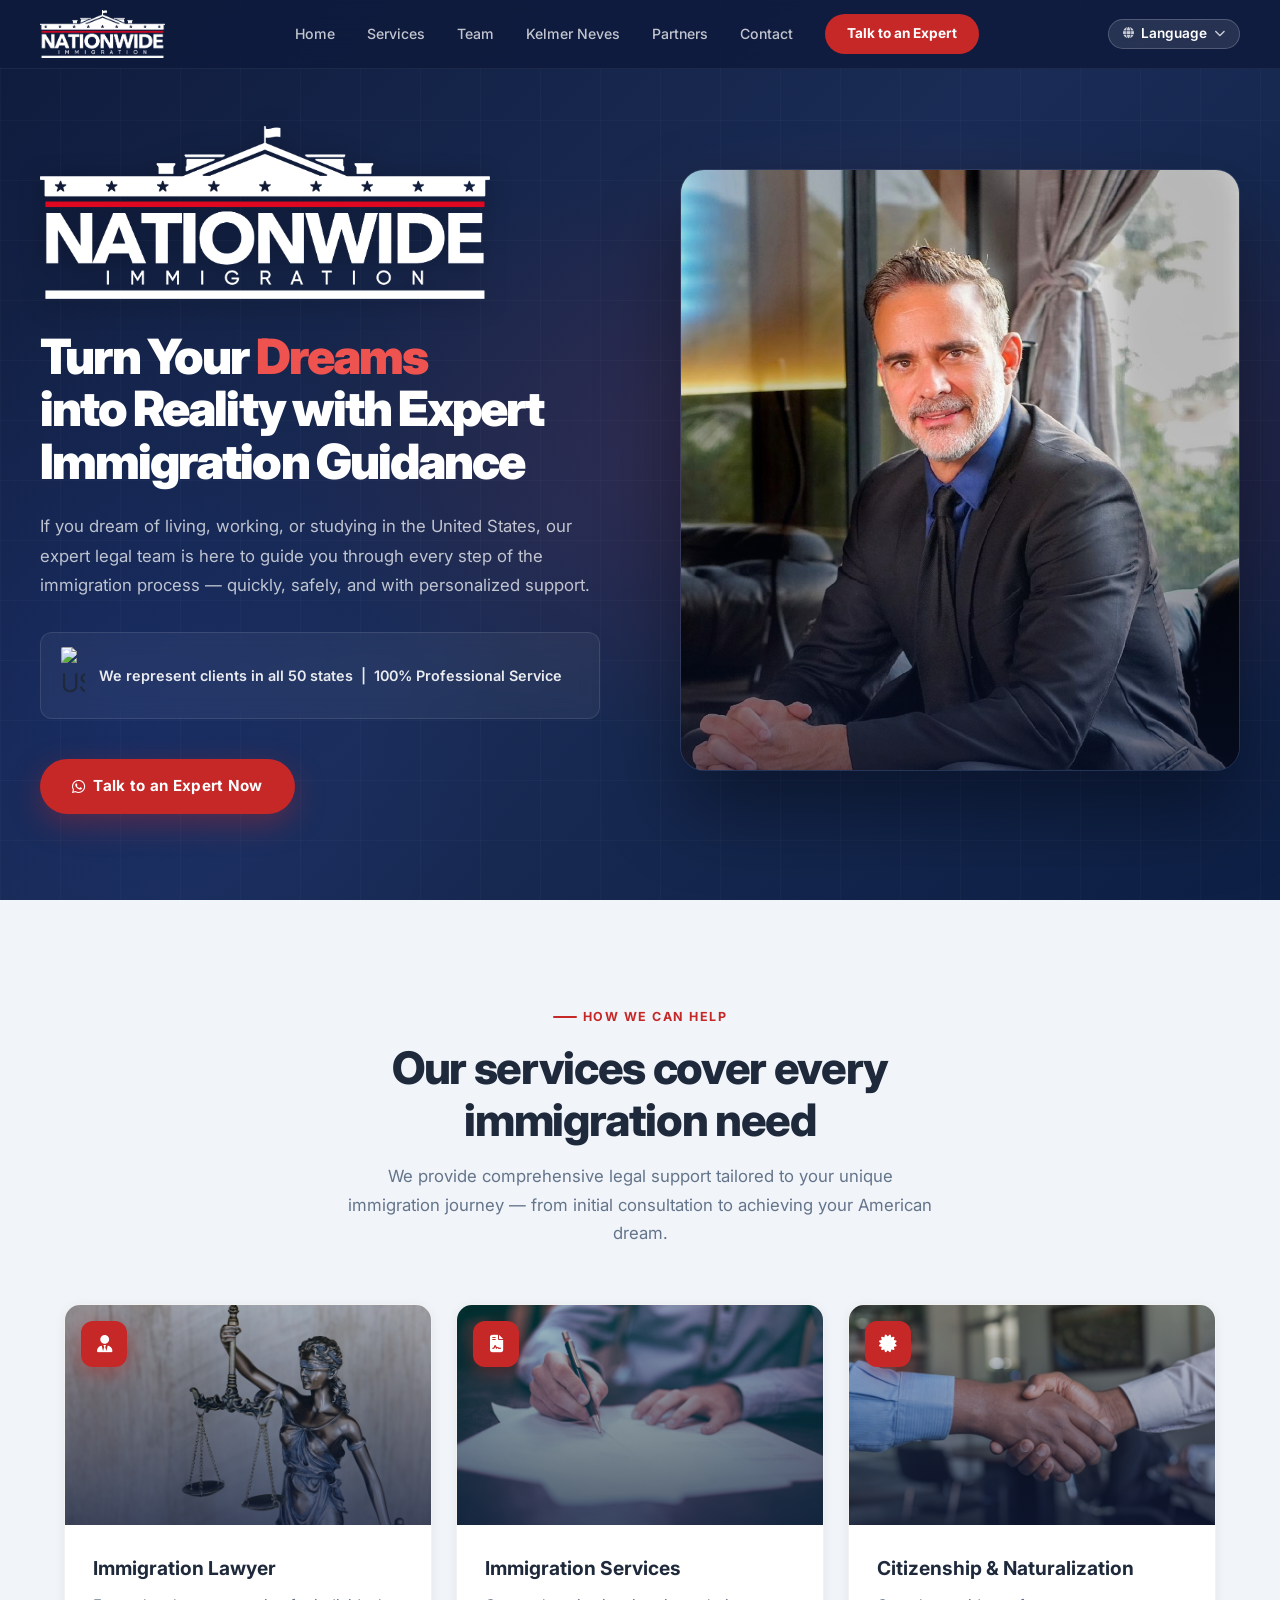
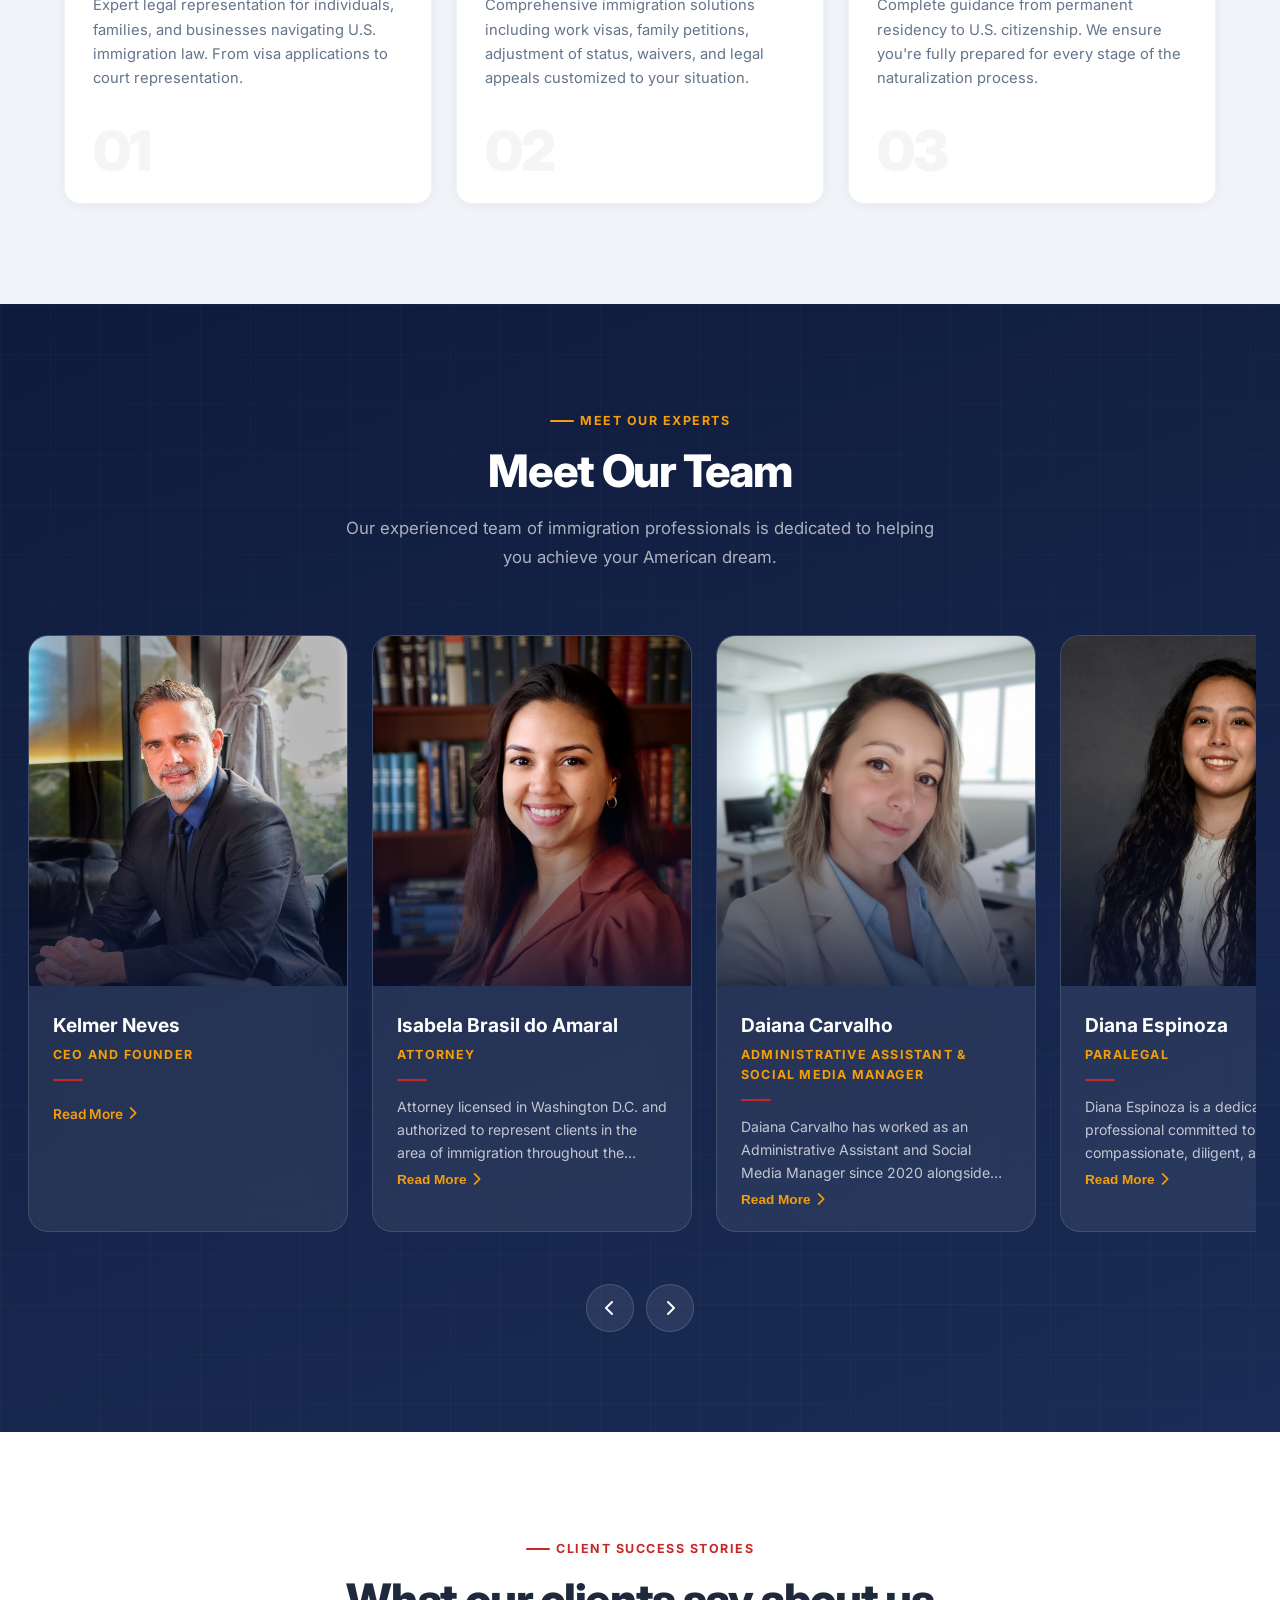
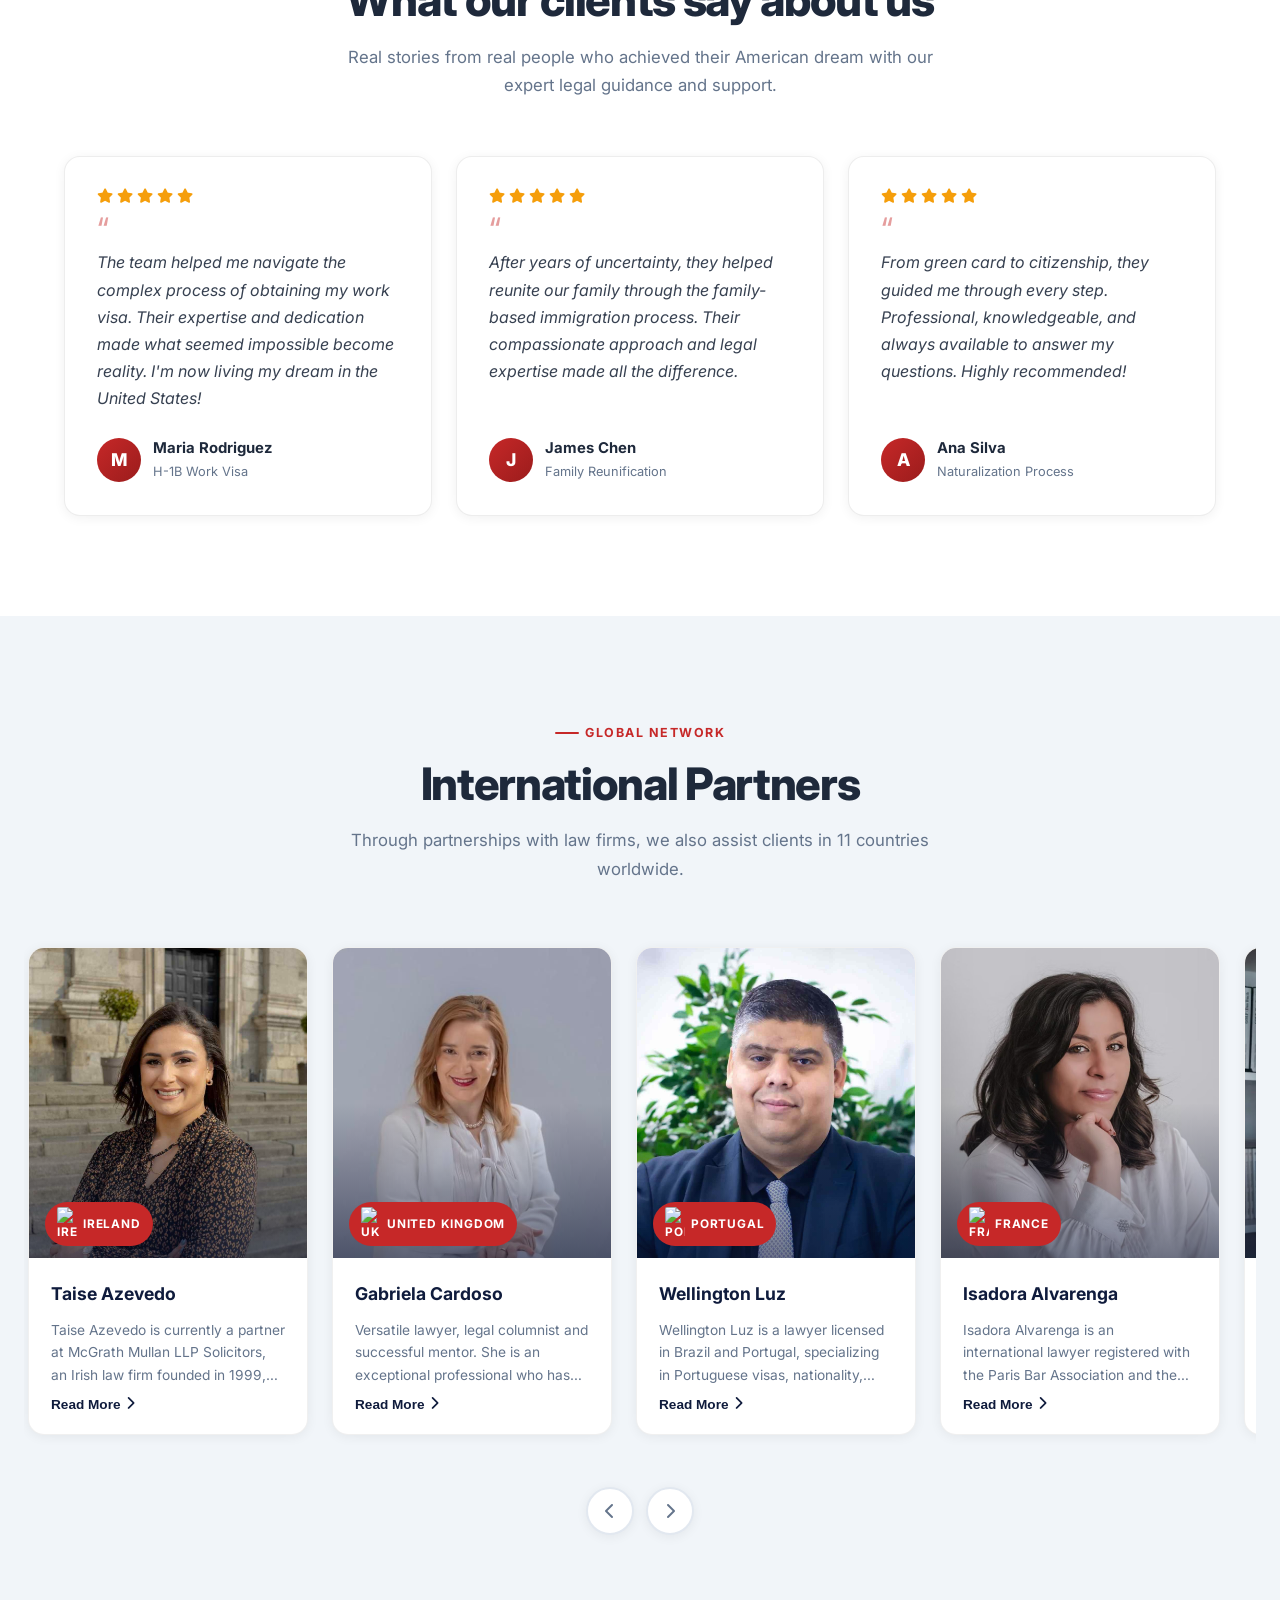
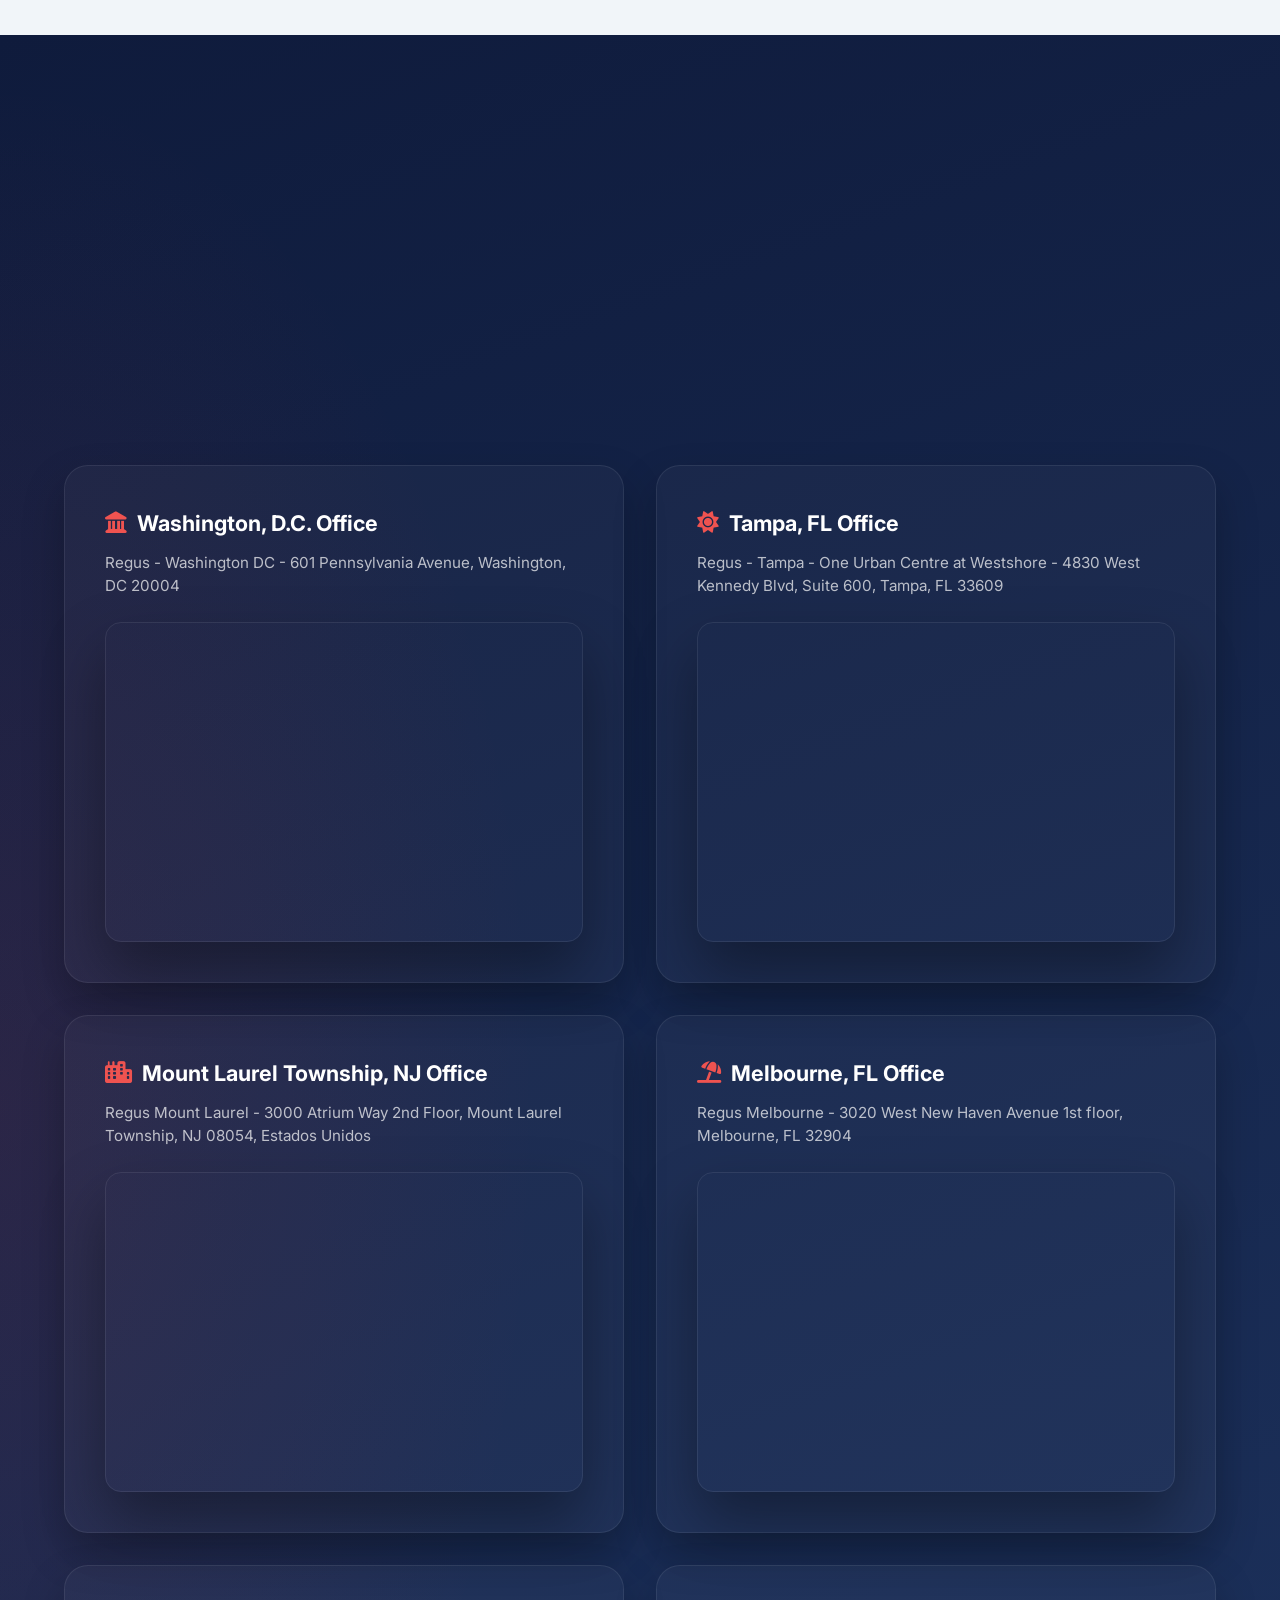
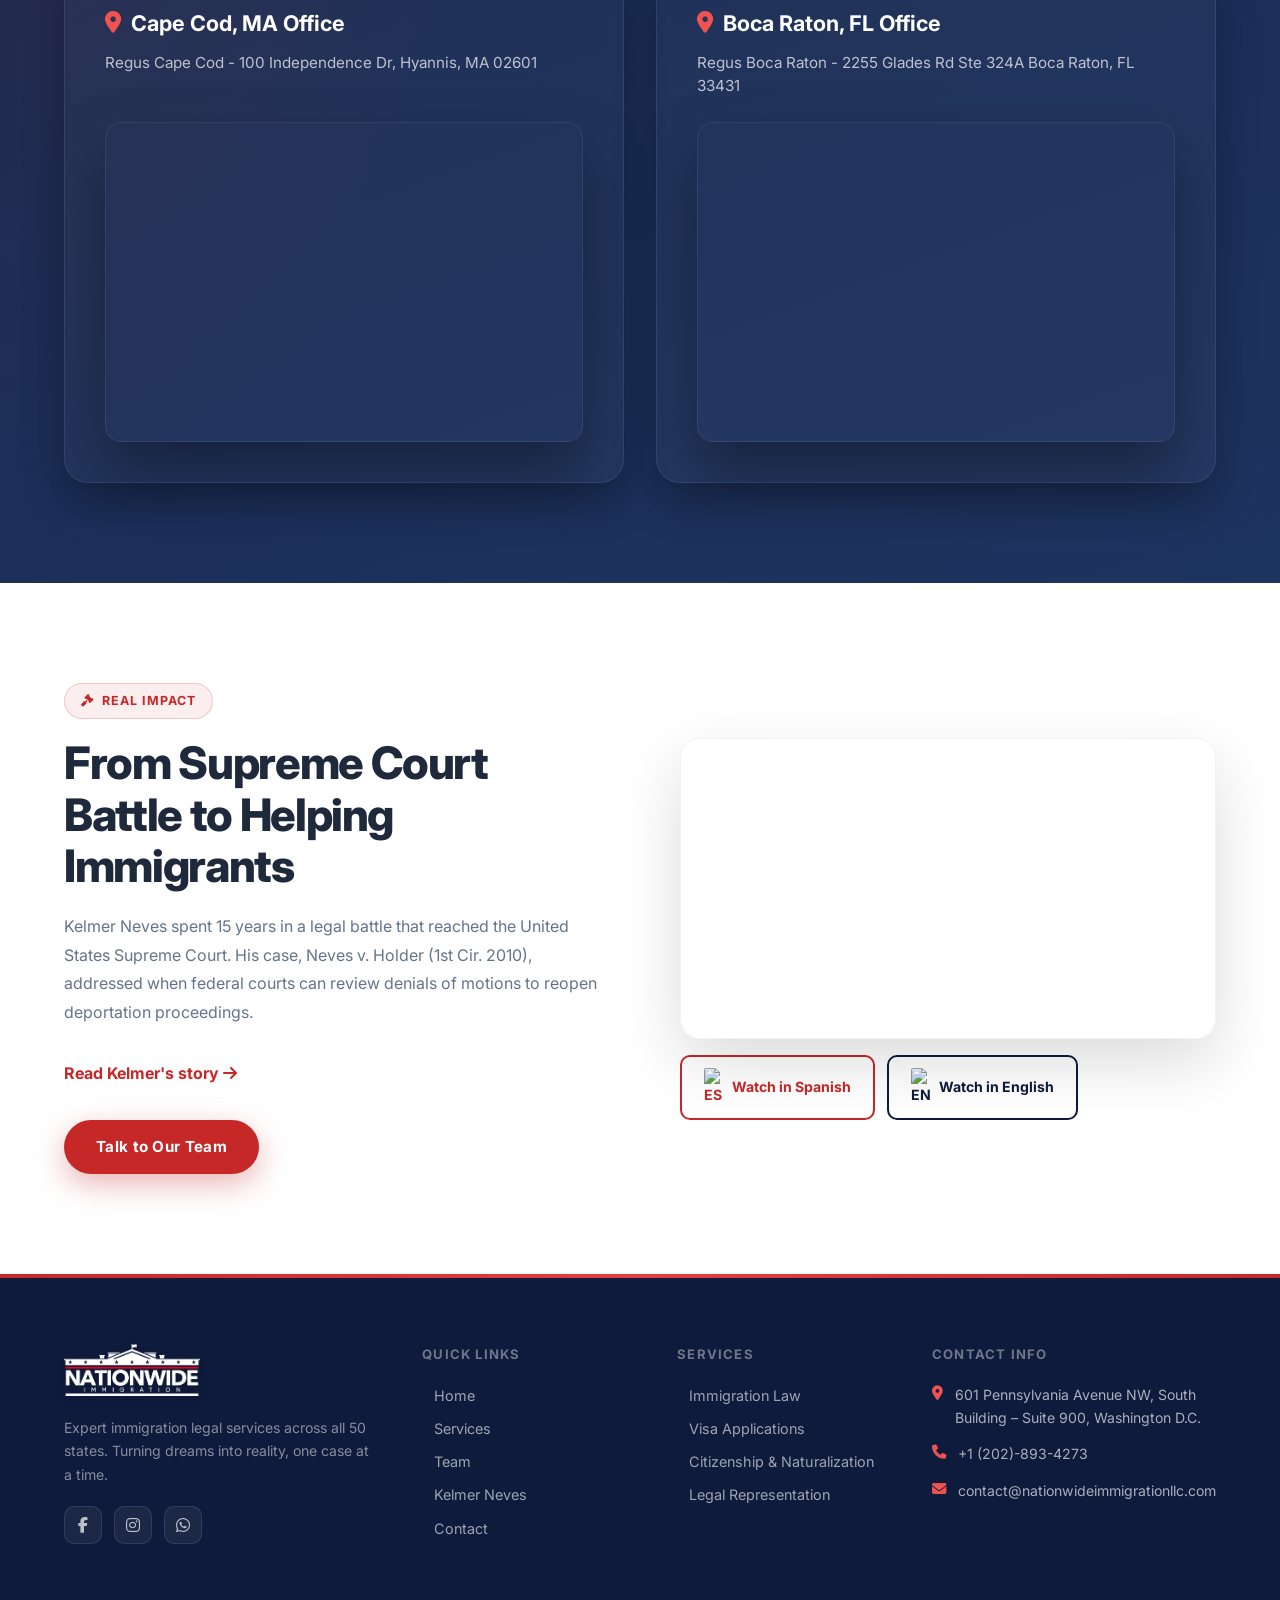
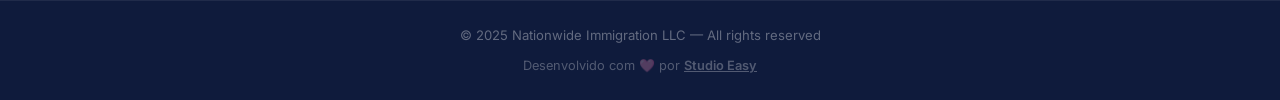
==== index.html @ 5fd37ba3 "Add files via upload" ====
<!DOCTYPE html>
<html lang="en">

<head>
  <meta charset="UTF-8">
  <!-- Meta Pixel Code -->
  <script>
    !function (f, b, e, v, n, t, s) {
      if (f.fbq) return; n = f.fbq = function () {
        n.callMethod ?
        n.callMethod.apply(n, arguments) : n.queue.push(arguments)
      };
      if (!f._fbq) f._fbq = n; n.push = n; n.loaded = !0; n.version = '2.0';
      n.queue = []; t = b.createElement(e); t.async = !0;
      t.src = v; s = b.getElementsByTagName(e)[0];
      s.parentNode.insertBefore(t, s)
    }(window, document, 'script',
      'https://connect.facebook.net/en_US/fbevents.js');
    fbq('init', '1195165865561232');
    fbq('track', 'PageView');
  </script>
  <!-- End Meta Pixel Code -->
  <!-- Google Tag Manager -->
  <script>(function (w, d, s, l, i) {
      w[l] = w[l] || []; w[l].push({
        'gtm.start':
          new Date().getTime(), event: 'gtm.js'
      }); var f = d.getElementsByTagName(s)[0],
        j = d.createElement(s), dl = l != 'dataLayer' ? '&l=' + l : ''; j.async = true; j.src =
          'https://www.googletagmanager.com/gtm.js?id=' + i + dl; f.parentNode.insertBefore(j, f);
    })(window, document, 'script', 'dataLayer', 'GTM-P5R3N7TF');</script>
  <!-- End Google Tag Manager -->
  <meta name="viewport" content="width=device-width, initial-scale=1.0">
  <title>Nationwide Immigration LLC</title>
  <link rel="preconnect" href="https://fonts.googleapis.com">
  <link rel="preconnect" href="https://fonts.gstatic.com" crossorigin>
  <link href="https://fonts.googleapis.com/css2?family=Inter:wght@300;400;500;600;700;800;900&display=swap"
    rel="stylesheet">
  <link rel="stylesheet" href="https://cdnjs.cloudflare.com/ajax/libs/font-awesome/6.5.0/css/all.min.css">

  <style>
    /* ─── RESET & BASE ─────────────────────────────────── */
    *,
    *::before,
    *::after {
      box-sizing: border-box;
      margin: 0;
      padding: 0;
    }

    :root {
      --red: #C62828;
      --red-dark: #9B1C1C;
      --red-light: #EF5350;
      --navy: #0F1B3C;
      --navy-mid: #1E3A5F;
      --slate: #1E293B;
      --muted: #64748B;
      --light: #F1F5F9;
      --white: #FFFFFF;
      --gold: #F59E0B;
      --radius: 16px;
      --shadow-sm: 0 2px 12px rgba(0, 0, 0, .06);
      --shadow-md: 0 8px 32px rgba(0, 0, 0, .10);
      --shadow-lg: 0 24px 64px rgba(0, 0, 0, .14);
      --transition: .35s cubic-bezier(.4, 0, .2, 1);
    }

    html {
      scroll-behavior: smooth;
    }

    body {
      font-family: 'Inter', sans-serif;
      background: var(--white);
      color: var(--slate);
      line-height: 1.6;
      -webkit-font-smoothing: antialiased;
    }

    img {
      display: block;
      max-width: 100%;
    }

    a {
      color: inherit;
      text-decoration: none;
    }

    ul {
      list-style: none;
    }

    /* ─── UTILITY ──────────────────────────────────────── */
    .container {
      max-width: 1200px;
      margin: 0 auto;
      padding: 0 24px;
    }

    .container--wide {
      max-width: 1400px;
      margin: 0 auto;
      padding: 0 24px;
    }

    .pill-label {
      display: inline-flex;
      align-items: center;
      gap: 6px;
      font-size: .78rem;
      font-weight: 700;
      letter-spacing: 1.5px;
      text-transform: uppercase;
      color: var(--red);
      margin-bottom: 1rem;
    }

    .pill-label::before {
      content: '';
      width: 24px;
      height: 2px;
      background: var(--red);
      border-radius: 2px;
    }

    .section-title {
      font-size: clamp(2rem, 4vw, 2.8rem);
      font-weight: 800;
      color: var(--slate);
      line-height: 1.15;
      letter-spacing: -.03em;
    }

    .section-title--white {
      color: var(--white);
    }

    .section-body {
      font-size: 1.05rem;
      color: var(--muted);
      line-height: 1.7;
      max-width: 600px;
    }

    /* ─── NAV ──────────────────────────────────────────── */
    .nav {
      position: fixed;
      top: 0;
      left: 0;
      right: 0;
      z-index: 100;
      padding: 0 24px;
      background: rgba(15, 27, 60, .85);
      backdrop-filter: blur(20px);
      -webkit-backdrop-filter: blur(20px);
      border-bottom: 1px solid rgba(255, 255, 255, .06);
      transition: var(--transition);
    }

    .nav__inner {
      max-width: 1200px;
      margin: 0 auto;
      display: flex;
      align-items: center;
      justify-content: space-between;
      height: 68px;
    }

    .nav__logo {
      font-size: 1.05rem;
      font-weight: 800;
      color: var(--white);
      letter-spacing: -.02em;
    }

    .nav__logo span {
      color: var(--red-light);
    }

    .nav__links {
      display: flex;
      align-items: center;
      gap: 2rem;
    }

    .nav__links a {
      font-size: .88rem;
      font-weight: 500;
      color: rgba(255, 255, 255, .75);
      transition: color .2s;
    }

    .nav__links a:hover {
      color: var(--white);
    }

    /* Translation Dropdown */
    #google_translate_element,
    .skiptranslate {
      display: none !important;
    }

    body {
      top: 0 !important;
    }

    .hero__logo {
      max-width: 450px;
      margin-bottom: 2rem;
      filter: drop-shadow(0 4px 12px rgba(0, 0, 0, 0.3));
      animation: fadeInDown 0.8s ease-out;
    }

    /* ── Language dropdown ─────────────────────────────── */
    .flag-icon {
      width: 20px;
      height: auto;
      vertical-align: middle;
      border-radius: 2px;
    }

    @keyframes fadeInDown {
      from {
        opacity: 0;
        transform: translateY(-10px);
      }

      to {
        opacity: 1;
        transform: translateY(0);
      }
    }

    .lang-dropdown {
      position: relative;
    }

    .lang-dropdown__toggle {
      background: rgba(255, 255, 255, .1);
      border: 1px solid rgba(255, 255, 255, .2);
      color: #fff;
      padding: 7px 14px;
      border-radius: 50px;
      font-family: inherit;
      font-size: 0.85rem;
      font-weight: 600;
      cursor: pointer;
      display: flex;
      align-items: center;
      gap: 7px;
      transition: all 0.2s;
      line-height: 1;
      white-space: nowrap;
    }

    .lang-dropdown__toggle:hover {
      background: rgba(255, 255, 255, .22);
    }

    .lang-dropdown__toggle i {
      font-size: .7rem;
      opacity: .75;
      transition: transform .2s;
    }

    .lang-dropdown.open .lang-dropdown__toggle i {
      transform: rotate(180deg);
    }

    .lang-dropdown__menu {
      display: none;
      position: absolute;
      top: calc(100% + 10px);
      right: 0;
      background: rgba(15, 27, 60, .96);
      backdrop-filter: blur(20px);
      border: 1px solid rgba(255, 255, 255, .12);
      border-radius: 14px;
      padding: 8px;
      min-width: 160px;
      box-shadow: 0 16px 40px rgba(0, 0, 0, .35);
      z-index: 200;
      animation: fadeInDown .2s ease;
    }

    .lang-dropdown.open .lang-dropdown__menu {
      display: block;
    }

    .lang-flag-btn {
      background: none;
      border: none;
      color: #fff;
      padding: 9px 12px;
      border-radius: 10px;
      font-family: inherit;
      font-size: 0.85rem;
      font-weight: 600;
      cursor: pointer;
      display: flex;
      align-items: center;
      gap: 9px;
      transition: background .15s;
      line-height: 1;
      width: 100%;
      text-align: left;
      white-space: nowrap;
    }

    .lang-flag-btn:hover {
      background: rgba(255, 255, 255, .12);
    }

    .lang-flag-btn.active {
      background: rgba(255, 255, 255, .18);
    }

    .nav__cta {
      background: var(--red);
      color: var(--white) !important;
      padding: 9px 22px;
      border-radius: 50px;
      font-weight: 700 !important;
      font-size: .85rem !important;
      transition: background .2s, transform .2s !important;
    }

    .nav__cta:hover {
      background: var(--red-dark) !important;
      transform: translateY(-1px);
    }

    @media (max-width: 768px) {
      .nav__links {
        display: none;
      }

      .nav__inner {
        padding: 0 10px;
        justify-content: space-between;
        position: relative;
      }

      .nav__logo {
        position: relative !important;
        left: auto !important;
        top: auto !important;
        transform: none !important;
        opacity: 1 !important;
        pointer-events: auto !important;
        display: flex !important;
        align-items: center;
        justify-content: flex-start;
      }

      .nav__logo img {
        height: 40px !important;
      }

      .lang-dropdown__menu {
        right: 0;
        left: auto;
      }
    }

    /* ─── HERO ─────────────────────────────────────────── */
    .hero {
      min-height: 100vh;
      background: linear-gradient(135deg, var(--navy) 0%, #1A2C55 50%, #0D1F44 100%);
      display: flex;
      flex-direction: column;
      justify-content: center;
      position: relative;
      overflow: hidden;
      padding: 100px 24px 60px;
    }

    /* animated gradient mesh */
    .hero::before {
      content: '';
      position: absolute;
      inset: 0;
      background:
        radial-gradient(ellipse 80% 60% at 70% 50%, rgba(198, 40, 40, .18) 0%, transparent 60%),
        radial-gradient(ellipse 50% 80% at 10% 80%, rgba(30, 64, 175, .2) 0%, transparent 60%);
      pointer-events: none;
    }

    /* grid lines */
    .hero::after {
      content: '';
      position: absolute;
      inset: 0;
      background-image:
        linear-gradient(rgba(255, 255, 255, .025) 1px, transparent 1px),
        linear-gradient(90deg, rgba(255, 255, 255, .025) 1px, transparent 1px);
      background-size: 60px 60px;
      pointer-events: none;
    }

    .hero__inner {
      max-width: 1200px;
      margin: 0 auto;
      display: grid;
      grid-template-columns: 1fr 1fr;
      gap: 5rem;
      align-items: center;
      position: relative;
      z-index: 2;
      width: 100%;
    }

    .hero__badge {
      display: inline-flex;
      align-items: center;
      gap: 10px;
      padding: 8px 18px;
      background: rgba(255, 255, 255, .06);
      border: 1px solid rgba(255, 255, 255, .12);
      border-radius: 50px;
      color: rgba(255, 255, 255, .8);
      font-size: .8rem;
      font-weight: 600;
      letter-spacing: .5px;
      margin-bottom: 1.5rem;
      backdrop-filter: blur(10px);
    }

    .hero__badge-dot {
      width: 8px;
      height: 8px;
      background: #4ADE80;
      border-radius: 50%;
      box-shadow: 0 0 0 3px rgba(74, 222, 128, .25);
      animation: pulse-dot 2s ease-in-out infinite;
    }

    @keyframes pulse-dot {

      0%,
      100% {
        box-shadow: 0 0 0 3px rgba(74, 222, 128, .25);
      }

      50% {
        box-shadow: 0 0 0 6px rgba(74, 222, 128, .1);
      }
    }

    .hero__title {
      font-size: clamp(2.1rem, 3.8vw, 3.2rem);
      font-weight: 900;
      line-height: 1.08;
      letter-spacing: -.04em;
      color: var(--white);
      margin-bottom: 1.5rem;
    }

    .hero__title .hl {
      color: var(--red-light);
    }

    .hero__desc {
      font-size: 1.05rem;
      color: rgba(255, 255, 255, .72);
      line-height: 1.75;
      max-width: 560px;
      margin-bottom: 2rem;
    }

    .hero__info-strip {
      display: flex;
      align-items: center;
      gap: 14px;
      padding: 14px 20px;
      background: rgba(255, 255, 255, .05);
      border: 1px solid rgba(255, 255, 255, .1);
      border-radius: 12px;
      margin-bottom: 2.5rem;
      backdrop-filter: blur(10px);
    }

    .hero__info-icon {
      font-size: 1.6rem;
      flex-shrink: 0;
    }

    .hero__info-text {
      font-size: .9rem;
      font-weight: 600;
      color: rgba(255, 255, 255, .9);
    }

    .hero__cta-row {
      display: flex;
      gap: 1rem;
      flex-wrap: wrap;
      align-items: center;
    }

    .btn {
      display: inline-flex;
      align-items: center;
      gap: 8px;
      padding: 15px 32px;
      border-radius: 50px;
      font-weight: 700;
      font-size: .95rem;
      letter-spacing: .3px;
      transition: var(--transition);
      cursor: pointer;
      border: none;
    }

    .btn--primary {
      background: var(--red);
      color: var(--white);
      box-shadow: 0 10px 30px rgba(198, 40, 40, .35);
    }

    .btn--primary:hover {
      background: var(--red-dark);
      transform: translateY(-2px);
      box-shadow: 0 16px 40px rgba(198, 40, 40, .45);
    }

    /* image side */
    .hero__visual {
      position: relative;
      animation: fadeSlideRight .9s .2s both ease-out;
    }

    @keyframes fadeSlideRight {
      from {
        opacity: 0;
        transform: translateX(40px);
      }

      to {
        opacity: 1;
        transform: translateX(0);
      }
    }

    .hero__img-wrap {
      border-radius: 24px;
      overflow: hidden;
      position: relative;
      box-shadow: 0 40px 80px rgba(0, 0, 0, .4);
      border: 1px solid rgba(255, 255, 255, .08);
    }

    .hero__img-wrap::after {
      content: '';
      position: absolute;
      inset: 0;
      background: linear-gradient(180deg, transparent 50%, rgba(10, 20, 50, .6) 100%);
      pointer-events: none;
    }

    .hero__img {
      width: 100%;
      height: 600px;
      object-fit: cover;
      object-position: center top;
    }

    /* floating stats cards */
    .hero__stat {
      position: absolute;
      background: rgba(255, 255, 255, .95);
      backdrop-filter: blur(12px);
      border-radius: 14px;
      padding: 14px 20px;
      box-shadow: 0 20px 40px rgba(0, 0, 0, .25);
      display: flex;
      align-items: center;
      gap: 12px;
    }

    .hero__stat--1 {
      bottom: 30px;
      left: -30px;
    }

    .hero__stat--2 {
      top: 40px;
      right: -20px;
    }

    .hero__stat-icon {
      width: 42px;
      height: 42px;
      border-radius: 10px;
      background: linear-gradient(135deg, var(--red), var(--red-dark));
      display: flex;
      align-items: center;
      justify-content: center;
      color: white;
      font-size: 1.1rem;
      flex-shrink: 0;
    }

    .hero__stat-num {
      font-size: 1.3rem;
      font-weight: 800;
      color: var(--slate);
      line-height: 1;
    }

    .hero__stat-label {
      font-size: .75rem;
      font-weight: 500;
      color: var(--muted);
    }

    @media (max-width: 1024px) {
      .hero__inner {
        grid-template-columns: 1fr;
        gap: 3rem;
        text-align: center;
      }

      .hero__logo {
        margin-left: auto;
        margin-right: auto;
        max-width: 280px;
      }

      .hero__desc {
        max-width: 100%;
      }

      .hero__cta-row {
        justify-content: center;
      }

      .hero__info-strip {
        text-align: left;
      }

      .hero__stat--1,
      .hero__stat--2 {
        display: none;
      }
    }

    @media (max-width: 640px) {
      .hero__img {
        height: 380px;
      }
    }

    /* ─── SERVICES ─────────────────────────────────────── */
    .services {
      padding: 100px 0;
      background: var(--light);
    }

    .services__header {
      text-align: center;
      margin-bottom: 56px;
    }

    .services__header .section-body {
      margin: 1rem auto 0;
    }

    .services__grid {
      display: grid;
      grid-template-columns: repeat(3, 1fr);
      gap: 24px;
    }

    .service-card {
      background: var(--white);
      border-radius: var(--radius);
      overflow: hidden;
      position: relative;
      box-shadow: var(--shadow-sm);
      border: 1px solid rgba(0, 0, 0, .05);
      transition: var(--transition);
      display: flex;
      flex-direction: column;
    }

    .service-card:hover {
      transform: translateY(-6px);
      box-shadow: var(--shadow-lg);
    }

    .service-card__img-wrap {
      position: relative;
      height: 220px;
      overflow: hidden;
    }

    .service-card__img-wrap img {
      width: 100%;
      height: 100%;
      object-fit: cover;
      transition: transform .5s ease;
    }

    .service-card:hover .service-card__img-wrap img {
      transform: scale(1.06);
    }

    .service-card__img-overlay {
      position: absolute;
      inset: 0;
      background: linear-gradient(180deg, rgba(15, 27, 60, .15) 0%, rgba(15, 27, 60, .7) 100%);
    }

    /* icon in corner of image */
    .service-card__badge {
      position: absolute;
      top: 16px;
      left: 16px;
      width: 46px;
      height: 46px;
      background: var(--red);
      border-radius: 12px;
      display: flex;
      align-items: center;
      justify-content: center;
      color: white;
      font-size: 1.1rem;
      box-shadow: 0 6px 20px rgba(198, 40, 40, .4);
    }

    .service-card__body {
      padding: 28px 28px 32px;
      flex: 1;
    }

    .service-card__title {
      font-size: 1.2rem;
      font-weight: 700;
      color: var(--slate);
      margin-bottom: 10px;
    }

    .service-card__desc {
      font-size: .92rem;
      color: var(--muted);
      line-height: 1.65;
    }

    .service-card__footer {
      padding: 0 28px 24px;
      display: flex;
      align-items: center;
      justify-content: space-between;
    }

    .service-card__link {
      font-size: .85rem;
      font-weight: 700;
      color: var(--red);
      display: flex;
      align-items: center;
      gap: 6px;
      transition: gap .2s;
    }

    .service-card:hover .service-card__link {
      gap: 10px;
    }

    .service-card__num {
      font-size: 3.5rem;
      font-weight: 900;
      color: rgba(0, 0, 0, .04);
      line-height: 1;
      letter-spacing: -.04em;
    }

    @media (max-width: 900px) {
      .services__grid {
        grid-template-columns: 1fr;
      }
    }

    @media (min-width: 640px) and (max-width: 900px) {
      .services__grid {
        grid-template-columns: 1fr 1fr;
      }
    }

    /* ─── TEAM ─────────────────────────────────────────── */
    .team {
      padding: 100px 0;
      background: linear-gradient(160deg, var(--navy) 0%, #1A2C55 100%);
      position: relative;
      overflow: hidden;
    }

    .team::before {
      content: '';
      position: absolute;
      inset: 0;
      background-image:
        linear-gradient(rgba(255, 255, 255, .02) 1px, transparent 1px),
        linear-gradient(90deg, rgba(255, 255, 255, .02) 1px, transparent 1px);
      background-size: 50px 50px;
      pointer-events: none;
    }

    .team__header {
      text-align: center;
      margin-bottom: 56px;
      position: relative;
      z-index: 2;
    }

    .team__header .pill-label {
      color: var(--gold);
    }

    .team__header .pill-label::before {
      background: var(--gold);
    }

    .team__header .section-body {
      color: rgba(255, 255, 255, .65);
      margin: 1rem auto 0;
    }

    .team__track-wrap {
      position: relative;
      z-index: 2;
    }

    .team__track {
      display: flex;
      gap: 24px;
      overflow-x: auto;
      padding: 8px 4px 20px;
      scroll-behavior: smooth;
      scrollbar-width: none;
      -ms-overflow-style: none;
    }

    .team__track::-webkit-scrollbar {
      display: none;
    }

    .team-card {
      min-width: 320px;
      background: rgba(255, 255, 255, .07);
      border: 1px solid rgba(255, 255, 255, .12);
      border-radius: 20px;
      overflow: hidden;
      transition: var(--transition);
      backdrop-filter: blur(16px);
    }

    .team-card:hover {
      background: rgba(255, 255, 255, .11);
      transform: translateY(-6px);
      box-shadow: 0 30px 60px rgba(0, 0, 0, .3);
    }

    .team-card__photo-wrap {
      position: relative;
      overflow: hidden;
    }

    .team-card__photo {
      width: 100%;
      height: 350px;
      object-fit: cover;
      object-position: center top;
      transition: transform .5s ease;
    }

    .team-card:hover .team-card__photo {
      transform: scale(1.05);
    }

    .team-card__photo-overlay {
      position: absolute;
      inset: 0;
      background: linear-gradient(180deg, transparent 40%, rgba(10, 20, 50, .8) 100%);
    }

    .team-card__body {
      padding: 24px;
    }

    .team-card__name {
      font-size: 1.2rem;
      font-weight: 700;
      color: var(--white);
      margin-bottom: 4px;
    }

    .team-card__role {
      font-size: .78rem;
      font-weight: 700;
      color: var(--gold);
      text-transform: uppercase;
      letter-spacing: 1.2px;
      margin-bottom: 14px;
    }

    .team-card__divider {
      width: 30px;
      height: 2px;
      background: var(--red);
      border-radius: 2px;
      margin-bottom: 14px;
    }

    .team-card__desc {
      font-size: .88rem;
      color: rgba(255, 255, 255, .72);
      line-height: 1.65;
    }

    .team-card__desc .description-short {
      display: none;
    }

    .team-card__desc .description-full {
      display: -webkit-box;
      -webkit-line-clamp: 3;
      -webkit-box-orient: vertical;
      overflow: hidden;
    }

    .team-card__desc.expanded .description-full {
      display: block;
      -webkit-line-clamp: unset;
      overflow: visible;
    }

    .read-more-btn {
      background: none;
      border: none;
      color: var(--gold);
      cursor: pointer;
      font-weight: 600;
      font-size: .85rem;
      padding: 8px 0 0;
      display: flex;
      align-items: center;
      gap: 5px;
      transition: gap .2s;
    }

    .read-more-btn:hover {
      gap: 8px;
    }

    .team__controls {
      display: flex;
      justify-content: center;
      gap: 12px;
      margin-top: 32px;
      position: relative;
      z-index: 2;
    }

    .carousel-btn {
      width: 48px;
      height: 48px;
      background: rgba(255, 255, 255, .08);
      border: 1px solid rgba(255, 255, 255, .15);
      border-radius: 50%;
      color: white;
      cursor: pointer;
      display: flex;
      align-items: center;
      justify-content: center;
      transition: var(--transition);
      font-size: 1rem;
    }

    .carousel-btn:hover {
      background: var(--gold);
      color: var(--navy);
      border-color: var(--gold);
      transform: scale(1.08);
    }

    /* ─── TESTIMONIALS ─────────────────────────────────── */
    .testimonials {
      padding: 100px 0;
      background: var(--white);
    }

    .testimonials__header {
      text-align: center;
      margin-bottom: 56px;
    }

    .testimonials__header .section-body {
      margin: 1rem auto 0;
    }

    .testimonials__grid {
      display: grid;
      grid-template-columns: repeat(3, 1fr);
      gap: 24px;
    }

    .testi-card {
      background: var(--white);
      border: 1px solid rgba(0, 0, 0, .07);
      border-radius: var(--radius);
      padding: 32px;
      display: flex;
      flex-direction: column;
      box-shadow: var(--shadow-sm);
      transition: var(--transition);
      position: relative;
      overflow: hidden;
    }

    .testi-card::before {
      content: '';
      position: absolute;
      top: 0;
      left: 0;
      right: 0;
      height: 3px;
      background: linear-gradient(90deg, var(--red), var(--red-light));
      transform: scaleX(0);
      transform-origin: left;
      transition: transform .4s ease;
    }

    .testi-card:hover {
      transform: translateY(-4px);
      box-shadow: var(--shadow-md);
    }

    .testi-card:hover::before {
      transform: scaleX(1);
    }

    .testi-card__stars {
      display: flex;
      gap: 4px;
      margin-bottom: 20px;
    }

    .testi-card__stars i {
      color: var(--gold);
      font-size: .9rem;
    }

    .testi-card__quote {
      font-size: 1rem;
      color: #374151;
      line-height: 1.7;
      font-style: italic;
      flex: 1;
      margin-bottom: 24px;
    }

    .testi-card__quote::before {
      content: '\201C';
      color: var(--red);
      font-size: 2.2rem;
      line-height: .4;
      font-style: normal;
      display: block;
      margin-bottom: 12px;
      opacity: .45;
    }

    .testi-card__author {
      display: flex;
      align-items: center;
      gap: 12px;
    }

    .testi-card__avatar {
      width: 44px;
      height: 44px;
      border-radius: 50%;
      background: linear-gradient(135deg, var(--red), var(--red-dark));
      display: flex;
      align-items: center;
      justify-content: center;
      color: white;
      font-weight: 800;
      font-size: 1.1rem;
      flex-shrink: 0;
    }

    .testi-card__name {
      font-weight: 700;
      font-size: .93rem;
      color: var(--slate);
    }

    .testi-card__case {
      font-size: .8rem;
      color: var(--muted);
      margin-top: 2px;
    }

    @media (max-width: 900px) {
      .testimonials__grid {
        grid-template-columns: 1fr;
      }
    }

    @media (min-width: 600px) and (max-width: 900px) {
      .testimonials__grid {
        grid-template-columns: 1fr 1fr;
      }
    }

    /* ─── PARTNERS ─────────────────────────────────────── */
    .partners {
      padding: 100px 0;
      background: var(--light);
    }

    .partners__header {
      text-align: center;
      margin-bottom: 56px;
    }

    .partners__header .section-body {
      margin: 1rem auto 0;
    }

    .partners__track {
      display: flex;
      gap: 24px;
      overflow-x: auto;
      padding: 8px 4px 20px;
      scroll-behavior: smooth;
      scrollbar-width: none;
      -ms-overflow-style: none;
    }

    .partners__track::-webkit-scrollbar {
      display: none;
    }

    .partner-card {
      min-width: 280px;
      background: var(--white);
      border-radius: var(--radius);
      overflow: hidden;
      border: 1px solid rgba(0, 0, 0, .06);
      box-shadow: var(--shadow-sm);
      transition: var(--transition);
    }

    .partner-card:hover {
      transform: translateY(-6px);
      box-shadow: var(--shadow-lg);
    }

    .partner-card__img-wrap {
      position: relative;
      overflow: hidden;
    }

    .partner-card__img {
      width: 100%;
      height: 310px;
      object-fit: cover;
      object-position: center top;
      transition: transform .5s ease;
    }

    .partner-card:hover .partner-card__img {
      transform: scale(1.05);
    }

    .partner-card__img-overlay {
      position: absolute;
      inset: 0;
      background: linear-gradient(180deg, transparent 50%, rgba(10, 20, 50, .55) 100%);
    }

    .partner-card__country {
      position: absolute;
      bottom: 12px;
      left: 16px;
      display: flex;
      align-items: center;
      gap: 6px;
      background: var(--red);
      color: white;
      font-size: .74rem;
      font-weight: 700;
      text-transform: uppercase;
      letter-spacing: .8px;
      padding: 5px 12px;
      border-radius: 50px;
    }

    .partner-card__body {
      padding: 22px;
    }

    .partner-card__name {
      font-size: 1.1rem;
      font-weight: 700;
      color: var(--navy);
      margin-bottom: 10px;
    }

    .partner-card__desc {
      font-size: .86rem;
      color: var(--muted);
      line-height: 1.65;
    }

    .partner-card__desc .description-short {
      display: none;
    }

    .partner-card__desc .description-full {
      display: -webkit-box;
      -webkit-line-clamp: 3;
      -webkit-box-orient: vertical;
      overflow: hidden;
    }

    .partner-card__desc.expanded .description-full {
      display: block;
      -webkit-line-clamp: unset;
      overflow: visible;
    }

    .partner-card .read-more-btn {
      color: var(--navy);
      padding-top: 10px;
    }

    .partner-card .read-more-btn:hover {
      color: var(--red);
    }

    .partners__controls {
      display: flex;
      justify-content: center;
      gap: 12px;
      margin-top: 32px;
    }

    .carousel-control-btn {
      width: 48px;
      height: 48px;
      background: var(--white);
      border: 2px solid #E2E8F0;
      border-radius: 50%;
      color: var(--muted);
      cursor: pointer;
      display: flex;
      align-items: center;
      justify-content: center;
      font-size: 1rem;
      transition: var(--transition);
      box-shadow: var(--shadow-sm);
    }

    .carousel-control-btn:hover {
      background: var(--navy);
      color: white;
      border-color: var(--navy);
      transform: scale(1.08);
    }

    /* ─── LOCATION ─────────────────────────────────────── */
    .location {
      padding: 100px 0;
      background: linear-gradient(160deg, var(--navy) 0%, #1E3460 100%);
      position: relative;
      overflow: hidden;
    }

    .location::before {
      content: '';
      position: absolute;
      inset: 0;
      background: radial-gradient(ellipse 70% 80% at 0% 50%, rgba(198, 40, 40, .12) 0%, transparent 60%);
      pointer-events: none;
    }

    .location__intro {
      text-align: center;
      max-width: 800px;
      margin: 0 auto 4rem auto;
      position: relative;
      z-index: 2;
    }

    .location__pill {
      color: var(--gold);
      margin-bottom: .8rem;
    }

    .location__pill::before {
      background: var(--gold);
    }

    .location__title {
      font-size: clamp(1.8rem, 3vw, 2.6rem);
      font-weight: 800;
      color: var(--white);
      line-height: 1.2;
      letter-spacing: -.03em;
      margin-bottom: 1rem;
    }

    .location__desc-main {
      color: rgba(255, 255, 255, .7);
      font-size: 1.05rem;
      line-height: 1.7;
      margin-bottom: 1.5rem;
    }

    .location__actions {
      display: flex;
      justify-content: center;
      margin-top: 1.5rem;
    }

    .location__grid {
      display: grid;
      grid-template-columns: 1fr 1fr;
      gap: 2rem;
      position: relative;
      z-index: 2;
    }

    .office-card {
      background: rgba(255, 255, 255, 0.03);
      border: 1px solid rgba(255, 255, 255, 0.08);
      border-radius: 24px;
      padding: 2.5rem;
      display: flex;
      flex-direction: column;
      gap: 1.5rem;
      box-shadow: 0 20px 40px rgba(0, 0, 0, 0.25);
      transition: transform 0.3s ease, border-color 0.3s ease, box-shadow 0.3s ease;
    }

    .office-card:hover {
      transform: translateY(-5px);
      border-color: rgba(198, 40, 40, 0.4);
      box-shadow: 0 25px 50px rgba(198, 40, 40, 0.15);
    }

    .office-card__info {
      display: flex;
      flex-direction: column;
      gap: 0.75rem;
    }

    .office-card__title {
      font-size: 1.35rem;
      font-weight: 700;
      color: var(--white);
      display: flex;
      align-items: center;
      gap: 0.6rem;
    }

    .office-card__title i {
      color: var(--red-light);
    }

    .office-card__address {
      color: rgba(255, 255, 255, 0.7);
      font-size: 0.95rem;
      line-height: 1.5;
    }

    .map-wrap {
      border-radius: 20px;
      overflow: hidden;
      box-shadow: 0 30px 60px rgba(0, 0, 0, .35);
      border: 1px solid rgba(255, 255, 255, .08);
      height: 420px;
    }

    .map-wrap iframe {
      width: 100%;
      height: 100%;
      border: 0;
      display: block;
    }

    .office-card .map-wrap {
      height: 320px;
      margin-top: auto;
      border-radius: 16px;
    }

    @media (max-width: 1100px) {
      .location__grid {
        grid-template-columns: 1fr 1fr;
      }
    }

    @media (max-width: 768px) {
      .location__grid {
        grid-template-columns: 1fr;
      }

      .office-card {
        padding: 1.8rem;
      }
    }

    /* ─── KELMER STORY ─────────────────────────────────── */
    .story {
      padding: 100px 0;
      background: var(--white);
    }

    .story__inner {
      display: grid;
      grid-template-columns: 1fr 1fr;
      gap: 5rem;
      align-items: center;
    }

    .story__badge {
      display: inline-flex;
      align-items: center;
      gap: 8px;
      background: rgba(198, 40, 40, .08);
      border: 1px solid rgba(198, 40, 40, .2);
      color: var(--red);
      font-size: .78rem;
      font-weight: 700;
      letter-spacing: 1px;
      text-transform: uppercase;
      padding: 7px 16px;
      border-radius: 50px;
      margin-bottom: 1.2rem;
    }

    .story__title {
      font-size: clamp(2rem, 3.5vw, 2.8rem);
      font-weight: 800;
      line-height: 1.15;
      letter-spacing: -.03em;
      color: var(--slate);
      margin-bottom: 1.2rem;
    }

    .story__text {
      font-size: 1rem;
      color: var(--muted);
      line-height: 1.8;
      margin-bottom: 2rem;
    }

    .story__video-wrap {
      border-radius: 20px;
      overflow: hidden;
      box-shadow: var(--shadow-lg);
      position: relative;
      aspect-ratio: 16/9;
      margin-bottom: 16px;
      border: 1px solid rgba(0, 0, 0, .05);
    }

    .story__video-wrap iframe {
      width: 100%;
      height: 100%;
      border: 0;
      display: block;
    }

    .story__lang-btns {
      display: flex;
      gap: 12px;
      flex-wrap: wrap;
    }

    .lang-btn {
      display: inline-flex;
      align-items: center;
      gap: 8px;
      padding: 11px 22px;
      border-radius: 10px;
      font-size: .88rem;
      font-weight: 700;
      border: 2px solid;
      transition: var(--transition);
    }

    .lang-btn--es {
      border-color: var(--red);
      color: var(--red);
    }

    .lang-btn--es:hover {
      background: var(--red);
      color: white;
      box-shadow: 0 8px 24px rgba(198, 40, 40, .3);
      transform: translateY(-2px);
    }

    .lang-btn--en {
      border-color: var(--navy);
      color: var(--navy);
    }

    .lang-btn--en:hover {
      background: var(--navy);
      color: white;
      box-shadow: 0 8px 24px rgba(15, 27, 60, .25);
      transform: translateY(-2px);
    }

    @media (max-width: 900px) {
      .story__inner {
        grid-template-columns: 1fr;
        gap: 3rem;
      }
    }

    /* ─── FOOTER ───────────────────────────────────────── */
    .footer {
      background: var(--navy);
      color: var(--white);
      padding: 70px 0 0;
      position: relative;
      overflow: hidden;
    }

    .footer::before {
      content: '';
      position: absolute;
      top: 0;
      left: 0;
      right: 0;
      height: 4px;
      background: linear-gradient(90deg, var(--red), #E53E3E, var(--red));
    }

    .footer__grid {
      display: grid;
      grid-template-columns: 1.5fr 1fr 1fr 1.2fr;
      gap: 3rem;
      margin-bottom: 56px;
    }

    .footer__brand {
      margin-bottom: 1.2rem;
    }

    .footer__brand-name {
      font-size: 1.15rem;
      font-weight: 800;
      color: var(--white);
      letter-spacing: -.02em;
      margin-bottom: 10px;
    }

    .footer__brand-name span {
      color: var(--red-light);
    }

    .footer__brand-desc {
      font-size: .88rem;
      color: rgba(255, 255, 255, .5);
      line-height: 1.65;
    }

    .footer__social {
      display: flex;
      gap: 12px;
      margin-top: 20px;
    }

    .footer__social a {
      width: 38px;
      height: 38px;
      background: rgba(255, 255, 255, .06);
      border: 1px solid rgba(255, 255, 255, .1);
      border-radius: 10px;
      display: flex;
      align-items: center;
      justify-content: center;
      color: rgba(255, 255, 255, .7);
      font-size: 1rem;
      transition: var(--transition);
    }

    .footer__social a:hover {
      background: var(--red);
      border-color: var(--red);
      color: white;
      transform: translateY(-2px);
    }

    .footer__col-title {
      font-size: .82rem;
      font-weight: 700;
      text-transform: uppercase;
      letter-spacing: 1.2px;
      color: rgba(255, 255, 255, .4);
      margin-bottom: 1.2rem;
    }

    .footer__links {
      display: flex;
      flex-direction: column;
      gap: 10px;
    }

    .footer__links a {
      font-size: .9rem;
      color: rgba(255, 255, 255, .6);
      transition: color .2s;
      display: flex;
      align-items: center;
      gap: 6px;
    }

    .footer__links a::before {
      content: '';
      width: 6px;
      height: 6px;
      border-radius: 50%;
      background: var(--red);
      opacity: 0;
      flex-shrink: 0;
      transition: opacity .2s;
    }

    .footer__links a:hover {
      color: white;
    }

    .footer__links a:hover::before {
      opacity: 1;
    }

    .footer__contact {
      display: flex;
      flex-direction: column;
      gap: 14px;
    }

    .footer__contact-item {
      display: flex;
      align-items: flex-start;
      gap: 12px;
      font-size: .88rem;
      color: rgba(255, 255, 255, .65);
      line-height: 1.6;
    }

    .footer__contact-item i {
      color: var(--red-light);
      font-size: .9rem;
      margin-top: 2px;
      flex-shrink: 0;
    }

    .footer__bottom {
      border-top: 1px solid rgba(255, 255, 255, .07);
      padding: 24px;
      text-align: center;
      font-size: .82rem;
      color: rgba(255, 255, 255, .35);
    }

    @media (max-width: 900px) {
      .footer__grid {
        grid-template-columns: 1fr 1fr;
        gap: 2rem;
      }
    }

    @media (max-width: 560px) {
      .footer__grid {
        grid-template-columns: 1fr;
      }
    }

    /* ─── SECTION DIVIDER / SHAPES ────────────────────── */
    .shape-divider {
      position: absolute;
      bottom: 0;
      left: 0;
      width: 100%;
      overflow: hidden;
      line-height: 0;
      transform: rotate(180deg);
    }

    .shape-divider svg {
      display: block;
    }

    /* ─── SCROLL REVEAL ────────────────────────────────── */
    .reveal {
      opacity: 0;
      transform: translateY(24px);
      transition: opacity .6s ease, transform .6s ease;
    }

    .reveal.visible {
      opacity: 1;
      transform: translateY(0);
    }
  </style>
</head>

<body>
  <!-- Google Tag Manager (noscript) -->
  <noscript><iframe src="https://www.googletagmanager.com/ns.html?id=GTM-P5R3N7TF" height="0" width="0"
      style="display:none;visibility:hidden"></iframe></noscript>
  <!-- End Google Tag Manager (noscript) -->

  <!-- Meta Pixel Code (noscript) -->
  <noscript><img height="1" width="1" style="display:none"
      src="https://www.facebook.com/tr?id=1195165865561232&ev=PageView&noscript=1" /></noscript>
  <!-- End Meta Pixel Code (noscript) -->

  <!-- ── NAV ──────────────────────────────────────────── -->
  <nav class="nav" id="mainNav">
    <div class="nav__inner">
      <a href="#home" class="nav__logo" id="navLogo"
        style="display:flex;align-items:center;opacity:0;pointer-events:none;transition:opacity 0.3s;"><img
          src="./assets/logo-claro-JfPpapNI.png" alt="Nationwide Immigration LLC" style="height: 48px; width: auto;"></a>
      <div class="nav__links">
        <a href="#home">Home</a>
        <a href="#services">Services</a>
        <a href="#team">Team</a>
        <a href="kelmer-neves/" class="kelmer-link">Kelmer Neves</a>
        <a href="#partners">Partners</a>
        <a href="#contact">Contact</a>
        <a href="https://api.whatsapp.com/send/?phone=12028934273&text=Ol%C3%A1%2C%20vim%20pelo%20site%20e%20gostaria%20de%20mais%20informa%C3%A7%C3%B5es%20sobre%20os%20servi%C3%A7os%20da%20Nationwide%20Immigration.&type=phone_number&app_absent=0"
          target="_blank" class="nav__cta">Talk to an Expert</a>
      </div>

      <div class="lang-dropdown" id="langDropdown">
        <button class="lang-dropdown__toggle" id="langDropdownToggle" onclick="toggleLangDropdown(event)">
          <i class="fas fa-globe"></i> Language <i class="fas fa-chevron-down"></i>
        </button>
        <div class="lang-dropdown__menu" id="langDropdownMenu">
          <button class="lang-flag-btn" id="langBtn-en"
            onclick="doGTranslate('en');closeLangDropdown();return false;"><img src="https://flagcdn.com/w20/us.png"
              class="flag-icon" alt="EN"> English</button>
          <button class="lang-flag-btn" id="langBtn-pt"
            onclick="doGTranslate('pt');closeLangDropdown();return false;"><img src="https://flagcdn.com/w20/br.png"
              class="flag-icon" alt="PT"> Português</button>
          <button class="lang-flag-btn" id="langBtn-es"
            onclick="doGTranslate('es');closeLangDropdown();return false;"><img src="https://flagcdn.com/w20/es.png"
              class="flag-icon" alt="ES"> Español</button>
          <button class="lang-flag-btn" id="langBtn-ko"
            onclick="doGTranslate('ko');closeLangDropdown();return false;"><img src="https://flagcdn.com/w20/kr.png"
              class="flag-icon" alt="KO"> 한국어</button>
          <button class="lang-flag-btn" id="langBtn-uk"
            onclick="doGTranslate('uk');closeLangDropdown();return false;"><img src="https://flagcdn.com/w20/ua.png"
              class="flag-icon" alt="UK"> Українська</button>
          <button class="lang-flag-btn" id="langBtn-ru"
            onclick="doGTranslate('ru');closeLangDropdown();return false;"><img src="https://flagcdn.com/w20/ru.png"
              class="flag-icon" alt="RU"> Русский</button>
        </div>
      </div>
    </div>
  </nav>


  <!-- ── HERO ─────────────────────────────────────────── -->
  <section id="home" class="hero">
    <div class="hero__inner">

      <div class="hero__content">
        <img src="./assets/logo-claro-JfPpapNI.png" alt="Nationwide Immigration LLC" class="hero__logo">

        <h1 class="hero__title">
          Turn Your <span class="hl">Dreams</span><br>into Reality with Expert<br>Immigration Guidance
        </h1>

        <p class="hero__desc">
          If you dream of living, working, or studying in the United States, our expert legal team is here to guide you
          through every step of the immigration process — quickly, safely, and with personalized support.
        </p>

        <div class="hero__info-strip">
          <div class="hero__info-icon"><img src="https://flagcdn.com/w40/us.png" style="width:24px; border-radius:2px;"
              alt="USA"></div>
          <div class="hero__info-text">We represent clients in all 50 states &nbsp;|&nbsp; 100% Professional Service
          </div>
        </div>

        <div class="hero__cta-row">
          <a href="https://api.whatsapp.com/send/?phone=12028934273&text=Ol%C3%A1%2C%20vim%20pelo%20site%20e%20gostaria%20de%20mais%20informa%C3%A7%C3%B5es%20sobre%20os%20servi%C3%A7os%20da%20Nationwide%20Immigration.&type=phone_number&app_absent=0"
            target="_blank" class="btn btn--primary">
            <i class="fab fa-whatsapp"></i> Talk to an Expert Now
          </a>
        </div>
      </div>

      <div class="hero__visual">
        <div class="hero__img-wrap">
          <img src="./assets/Design-sem-nome-26-CDtKVci0.png" alt="Immigration Expert" class="hero__img">
          <div class="hero__img-overlay"></div>
        </div>


      </div>

    </div>
  </section>


  <!-- ── SERVICES ─────────────────────────────────────── -->
  <section id="services" class="services">
    <div class="container">
      <div class="services__header reveal">
        <div class="pill-label">How We Can Help</div>
        <h2 class="section-title">Our services cover every<br>immigration need</h2>
        <p class="section-body">We provide comprehensive legal support tailored to your unique immigration journey —
          from initial consultation to achieving your American dream.</p>
      </div>

      <div class="services__grid">

        <div class="service-card reveal">
          <div class="service-card__img-wrap">
            <img src="./assets/photo-1589829545856-d10d557cf95f-BclKU2pF.jpg" alt="Immigration Lawyer">
            <div class="service-card__img-overlay"></div>
            <div class="service-card__badge"><i class="fas fa-user-tie"></i></div>
          </div>
          <div class="service-card__body">
            <h3 class="service-card__title">Immigration Lawyer</h3>
            <p class="service-card__desc">Expert legal representation for individuals, families, and businesses
              navigating U.S. immigration law. From visa applications to court representation.</p>
          </div>
          <div class="service-card__footer">
            <span class="service-card__num">01</span>
          </div>
        </div>

        <div class="service-card reveal">
          <div class="service-card__img-wrap">
            <img src="./assets/photo-1450101499163-c8848c66ca85-DFZ8oHeE.jpg" alt="Immigration Services">
            <div class="service-card__img-overlay"></div>
            <div class="service-card__badge"><i class="fas fa-file-contract"></i></div>
          </div>
          <div class="service-card__body">
            <h3 class="service-card__title">Immigration Services</h3>
            <p class="service-card__desc">Comprehensive immigration solutions including work visas, family petitions,
              adjustment of status, waivers, and legal appeals customized to your situation.</p>
          </div>
          <div class="service-card__footer">
            <span class="service-card__num">02</span>
          </div>
        </div>

        <div class="service-card reveal">
          <div class="service-card__img-wrap">
            <img src="./assets/photo-1521791136064-7986c2920216-CQXqHBzQ.jpg" alt="Citizenship">
            <div class="service-card__img-overlay"></div>
            <div class="service-card__badge"><i class="fas fa-certificate"></i></div>
          </div>
          <div class="service-card__body">
            <h3 class="service-card__title">Citizenship &amp; Naturalization</h3>
            <p class="service-card__desc">Complete guidance from permanent residency to U.S. citizenship. We ensure
              you're fully prepared for every stage of the naturalization process.</p>
          </div>
          <div class="service-card__footer">
            <span class="service-card__num">03</span>
          </div>
        </div>

      </div>
    </div>
  </section>


  <!-- ── TEAM ──────────────────────────────────────────── -->
  <section id="team" class="team">
    <div class="container--wide">
      <div class="team__header reveal">
        <div class="pill-label">Meet Our Experts</div>
        <h2 class="section-title section-title--white">Meet Our Team</h2>
        <p class="section-body">Our experienced team of immigration professionals is dedicated to helping you achieve
          your American dream.</p>
      </div>

      <div class="team__track-wrap">
        <div class="team__track" id="teamCarousel">

          <div class="team-card">
            <div class="team-card__photo-wrap">
              <img src="./assets/Design-sem-nome-26-CDtKVci0.png" alt="Kelmer Neves" class="team-card__photo">
              <div class="team-card__photo-overlay"></div>
            </div>
            <div class="team-card__body">
              <div class="team-card__name">Kelmer Neves</div>
              <div class="team-card__role">CEO and Founder</div>
              <div class="team-card__divider"></div>
              <div class="team-card__desc">
                <span class="description-short">Born in Cabo Frio, Rio de Janeiro, in 1976, Kelmer Neves immigrated to
                  the United States in 1999 and fought his case for 15 years (Neves v. Holder). He became a U.S. citizen
                  in 2019 and speaks English, Portuguese and Spanish.</span>
                <a class="read-more-btn kelmer-link" href="kelmer-neves/">Read More <i
                    class="fas fa-chevron-right"></i></a>
              </div>
            </div>
          </div>

          <div class="team-card isabela-card" data-gender="female">
            <div class="team-card__photo-wrap">
              <img src="./assets/WhatsApp-Image-2025-06-13-at-19.18.20-Co4E6ac6.jpeg" alt="Isabela Brasil do Amaral"
                class="team-card__photo">
              <div class="team-card__photo-overlay"></div>
            </div>
            <div class="team-card__body">
              <div class="team-card__name isabela-name">Isabela Brasil do Amaral</div>
              <div class="team-card__role isabela-role">Attorney</div>
              <div class="team-card__divider"></div>
              <div class="team-card__desc">
                <span class="description-short isabela-short">Attorney licensed in Washington D.C. and authorized to
                  represent clients in the area of immigration throughout the United States...</span>
                <span class="description-full isabela-full">Attorney licensed in Washington D.C. and authorized to
                  represent clients in the area of immigration throughout the United States. Isabela obtained her
                  bachelor's degree in law from UniChristys University in Fortaleza, Ceará and her master's degree from
                  the University of Dayton, Ohio.</span>
                <button class="read-more-btn" onclick="toggleDescription(this)">Read More <i
                    class="fas fa-chevron-right"></i></button>
              </div>
            </div>
          </div>

          <div class="team-card">
            <div class="team-card__photo-wrap">
              <img src="./assets/daiana-Cdcmc2Z7.jpeg" alt="Daiana Carvalho" class="team-card__photo"
                style="object-position: center 30%;">
              <div class="team-card__photo-overlay"></div>
            </div>
            <div class="team-card__body">
              <div class="team-card__name">Daiana Carvalho</div>
              <div class="team-card__role">Administrative Assistant &amp; Social Media Manager</div>
              <div class="team-card__divider"></div>
              <div class="team-card__desc">
                <span class="description-short">Daiana has worked as an Administrative Assistant and Social Media
                  Manager since 2020 alongside Kelmer Neves...</span>
                <span class="description-full">Daiana Carvalho has worked as an Administrative Assistant and Social
                  Media Manager since 2020 alongside Kelmer Neves. Over the years, she has actively collaborated with
                  the administrative and operational sectors, always valuing organization and agility in the company's
                  internal processes and social media. She works on planning, creating and managing publications,
                  campaigns and interactions on our digital channels, with the aim of strengthening the company's online
                  presence and contributing to the growth of our results. She specializes in customer service and works
                  to provide efficient and agile customer service. She is responsible for providing administrative
                  support, organizing internal documents and ensuring that processes and forms occur in an organized and
                  effective manner, thus contributing to the smooth running of the company. Daiana takes care of each
                  client, closely monitoring each stage of the immigration process.</span>
                <button class="read-more-btn" onclick="toggleDescription(this)">Read More <i
                    class="fas fa-chevron-right"></i></button>
              </div>
            </div>
          </div>

          <div class="team-card">
            <div class="team-card__photo-wrap">
              <img src="./assets/dianaespinoza-DC_gofhg.jpeg" alt="Diana Espinoza" class="team-card__photo">
              <div class="team-card__photo-overlay"></div>
            </div>
            <div class="team-card__body">
              <div class="team-card__name">Diana Espinoza</div>
              <div class="team-card__role">Paralegal</div>
              <div class="team-card__divider"></div>
              <div class="team-card__desc">
                <span class="description-short">Diana Espinoza is a dedicated legal professional committed to providing
                  compassionate, diligent, and effective representation to every client she serves...</span>
                <span class="description-full">Diana Espinoza is a dedicated legal professional committed to providing
                  compassionate, diligent, and effective representation to every client she serves. She holds two
                  bachelor's degrees in Public Service and Public Policy and in Justice Studies, earned in just four
                  years, and is pursuing a Master's degree in Public Policy to further strengthen her advocacy and
                  analytical skills. As the daughter of immigrants from Mexico, Diana was raised with a deep
                  appreciation for hard work, perseverance, and integrity. These values shape her approach to the law
                  and fuel her passion for civil rights, immigrant justice, and political advocacy. Diana understands
                  that legal challenges can be deeply personal and often overwhelming. She is committed to guiding
                  clients with empathy, clarity, and unwavering dedication, ensuring they feel supported and informed in
                  every step of the legal process. Her work is driven not only by a strong academic foundation, but by a
                  genuine desire to make a meaningful difference in the lives of those she represents.</span>
                <button class="read-more-btn" onclick="toggleDescription(this)">Read More <i
                    class="fas fa-chevron-right"></i></button>
              </div>
            </div>
          </div>

          <div class="team-card" data-gender="female">
            <div class="team-card__photo-wrap">
              <img src="./assets/Lei-yX3laZFd.jpeg" alt="Leidiene Maciel" class="team-card__photo">
              <div class="team-card__photo-overlay"></div>
            </div>
            <div class="team-card__body">
              <div class="team-card__name">Leidiene Maciel</div>
              <div class="team-card__role">Paralegal</div>
              <div class="team-card__divider"></div>
              <div class="team-card__desc">
                <span class="description-short">Leidiene Maciel is a dedicated paralegal with a passion for immigration
                  law and a strong commitment to helping individuals and families navigate the complexities of the U.S.
                  immigration system...</span>
                <span class="description-full">Leidiene Maciel is a dedicated paralegal with a passion for immigration
                  law and a strong commitment to helping individuals and families navigate the complexities of the U.S.
                  immigration system. With hands-on experience in immigration matters and exceptional attention to
                  detail, she provides legal support with professionalism, empathy, and integrity. Her experience
                  includes family-based petitions, adjustment of status applications, asylum cases, humanitarian visas,
                  VAWA petitions, SIJS matters, and other immigration-related processes. Fluent in Portuguese, English,
                  and Spanish, Leidiene effectively communicates with clients from diverse backgrounds and is committed
                  to ensuring they feel informed, supported, and understood throughout their legal journey. She believes
                  that every immigration case represents a unique life story and deserves personalized, compassionate
                  assistance. Her mission is to provide knowledgeable guidance and human-centered support, empowering
                  clients through every step of the immigration process.</span>
                <button class="read-more-btn" onclick="toggleDescription(this)">Read More <i
                    class="fas fa-chevron-right"></i></button>
              </div>
            </div>
          </div>

          <div class="team-card" data-gender="female">
            <div class="team-card__photo-wrap">
              <img src="./assets/Maria%20Claudia-Yfaw2xrB.jpeg" alt="Maria Claudia de Souza" class="team-card__photo">
              <div class="team-card__photo-overlay"></div>
            </div>
            <div class="team-card__body">
              <div class="team-card__name">Maria Claudia de Souza</div>
              <div class="team-card__role">Paralegal</div>
              <div class="team-card__divider"></div>
              <div class="team-card__desc">
                <span class="description-short">Maria Claudia de Souza is a dedicated paralegal with a passion for helping individuals and families navigate the U.S. immigration system. Originally from Brazil, she has spent many years assisting...</span>
                <span class="description-full">Maria Claudia de Souza is a dedicated paralegal with a passion for helping individuals and families navigate the U.S. immigration system. Originally from Brazil, she has spent many years assisting clients from diverse backgrounds with immigration matters, document preparation, translations, and case management.<br><br>As the founder of Ledger Life Solutions, Maria has built a reputation for providing compassionate, personalized support while guiding clients through complex legal processes. She is currently pursuing a degree in Legal Studies to further strengthen her legal knowledge and advocacy skills.<br><br>Fluent in English, Portuguese, and Spanish, Maria understands the challenges immigrants face because she has worked closely with individuals and families from diverse cultural backgrounds throughout her career. She believes every client deserves to be treated with dignity, respect, and honesty, and she is committed to ensuring they feel informed and supported every step of the way.<br><br>Maria’s combination of practical experience, dedication to client service, multilingual communication skills, and commitment to continued education allows her to provide exceptional support to attorneys and meaningful assistance to those seeking a better future in the U.S.</span>
                <button class="read-more-btn" onclick="toggleDescription(this)">Read More <i
                    class="fas fa-chevron-right"></i></button>
              </div>
            </div>
          </div>

          <div class="team-card" data-gender="female">
            <div class="team-card__photo-wrap">
              <img src="./assets/Jeniffer%20Rabello%20Doxsey-TRXc1YqO.jpeg" alt="Jeniffer Rabello Doxsey" class="team-card__photo">
              <div class="team-card__photo-overlay"></div>
            </div>
            <div class="team-card__body">
              <div class="team-card__name">Jeniffer Rabello Doxsey</div>
              <div class="team-card__role">Paralegal</div>
              <div class="team-card__divider"></div>
              <div class="team-card__desc">
                <span class="description-short">Jeniffer Rabello Doxsey is a lawyer and a graduate of Multivix University. She holds a specialization in Civil Procedural Law and is currently pursuing...</span>
                <span class="description-full">Jeniffer Rabello Doxsey is a lawyer and a graduate of Multivix University. She holds a specialization in Civil Procedural Law and is currently pursuing a Master of Laws (LL.M.) in International Law at Suffolk University Law School in Boston, Massachusetts.<br><br>Admitted to the Bar (OAB) in 2012, she continued her family's legacy by taking over the law firm, establishing a practice grounded in ethics, technical excellence, and a commitment to providing personalized, client-centered service.<br><br>Passionate about the legal profession, she believes that the law is a powerful tool for transforming lives, protecting rights, and promoting justice. Throughout her career, she has found that seeking legal solutions and advocating for her clients' interests is not merely a profession, but a true life purpose.<br><br>Characterized by dedication, responsibility, and a commitment to continuous professional development, Jeniffer combines the experience gained in Brazil with the international perspective developed during her studies in the United States. This enables her to provide strategic, up-to-date legal services focused on achieving results.<br><br>Her primary commitment is to use the law as an instrument of transformation, security, and justice for every individual who places their trust in her work.</span>
                <button class="read-more-btn" onclick="toggleDescription(this)">Read More <i
                    class="fas fa-chevron-right"></i></button>
              </div>
            </div>
          </div>

          <div class="team-card" data-gender="male">
            <div class="team-card__photo-wrap">
              <img src="./assets/Felipe%20Gallo-CSqqx2BH.jpeg" alt="Felipe Gallo" class="team-card__photo">
              <div class="team-card__photo-overlay"></div>
            </div>
            <div class="team-card__body">
              <div class="team-card__name">Felipe Gallo</div>
              <div class="team-card__role">Paralegal</div>
              <div class="team-card__divider"></div>
              <div class="team-card__desc">
                <span class="description-short">Felipe Gallo is a lawyer licensed in Brazil with over 20 years of experience. A graduate of the Rio de Janeiro State University (UERJ) Law School, he practices...</span>
                <span class="description-full">Felipe Gallo is a lawyer licensed in Brazil with over 20 years of experience. A graduate of the Rio de Janeiro State University (UERJ) Law School, he practices immigration law and specializes in EB-1 and EB-2 NIW visa petitions. Additionally, he has extensive experience in civil, real estate, corporate, and family law matters in Brazil.</span>
                <button class="read-more-btn" onclick="toggleDescription(this)">Read More <i
                    class="fas fa-chevron-right"></i></button>
              </div>
            </div>
          </div>

          <div class="team-card">
            <div class="team-card__photo-wrap">
              <img src="./assets/kyuinlee2-CpTJb2fR.jpeg" alt="KyuIn Lee" class="team-card__photo">
              <div class="team-card__photo-overlay"></div>
            </div>
            <div class="team-card__body">
              <div class="team-card__name">KyuIn Lee</div>
              <div class="team-card__role">Paralegal</div>
              <div class="team-card__divider"></div>
              <div class="team-card__desc">
                <span class="description-short">KyuIn Lee grew up watching her first generation immigrant parents
                  navigate the U.S. immigration system her entire childhood...</span>
                <span class="description-full">KyuIn Lee grew up watching her first generation immigrant parents
                  navigate the U.S. immigration system her entire childhood. Filing paperwork, studying for the
                  citizenship test, waiting, hoping, all while trying to raise a family in a new country, they were able
                  to achieve their goal, but KyuIn never lost sight of the hardships she witnessed her family go
                  through. This personal, direct experience led her to develop a strong passion in studying law. Raised
                  in southern Georgia and spending her teens in southern California, KyuIn came of age in diverse
                  immigrant and multi-cultural communities. She witnessed families’ troubles with the fear of
                  deportation, language barriers, and bureaucratic confusion kept neighbors from accessing basic rights.
                  At the same time, her family extends beyond South Korea. Having Korean-Guatemalan relatives in
                  Guatemala taught her that immigration is shared across the globe. Such experiences drive her
                  commitment and passion to help keep the law precise and just. KyuIn is a double major in Law, Public
                  Policy, and Society, and in Religious Studies, and intends to transfer to the University of Chicago
                  upon completing her two associates. Her academic work is rooted in questions of justice, belonging,
                  and institutional change. She brings prior experience with legal paperwork, equipping her with
                  necessary skills. Above all, KyuIn is driven by ambition and empathy. Her goal is to help others do
                  what her parents had the privilege of doing.</span>
                <button class="read-more-btn" onclick="toggleDescription(this)">Read More <i
                    class="fas fa-chevron-right"></i></button>
              </div>
            </div>
          </div>


          <div class="team-card">
            <div class="team-card__photo-wrap">
              <img src="./assets/Maksym%20Budiy-P_Mu_kyL.jpeg" alt="Maksym Budiy" class="team-card__photo">
              <div class="team-card__photo-overlay"></div>
            </div>
            <div class="team-card__body">
              <div class="team-card__name">Maksym Budiy</div>
              <div class="team-card__role">Paralegal</div>
              <div class="team-card__divider"></div>
              <div class="team-card__desc">
                <span class="description-short">Maksym Budiy is a highly motivated paralegal with a strong commitment to
                  justice and a deep understanding of the challenges faced by immigrants navigating the U.S. legal
                  system...</span>
                <span class="description-full">Maksym Budiy is a highly motivated paralegal with a strong commitment to
                  justice and a deep understanding of the challenges faced by immigrants navigating the U.S. legal
                  system. Drawing on his own experience as an immigrant, Maksym brings a unique perspective and genuine
                  empathy to his work. He is dedicated to providing thorough, accurate, and compassionate support to
                  every client, ensuring they feel informed and confident throughout each step of their immigration
                  journey.</span>
                <button class="read-more-btn" onclick="toggleDescription(this)">Read More <i
                    class="fas fa-chevron-right"></i></button>
              </div>
            </div>
          </div>





          <div class="team-card">
            <div class="team-card__photo-wrap">
              <img src="./assets/Kyrylo%20Busorgin-B9O-AHyx.jpeg" alt="Kyrylo Busorgin" class="team-card__photo">
              <div class="team-card__photo-overlay"></div>
            </div>
            <div class="team-card__body">
              <div class="team-card__name">Kyrylo Busorgin</div>
              <div class="team-card__role">Paralegal</div>
              <div class="team-card__divider"></div>
              <div class="team-card__desc">
                <span class="description-short">As a first-generation asylee from Ukraine, Kyrylo Busorgin is deeply
                  committed to helping newcomers navigate the U.S. immigration process...</span>
                <span class="description-full">As a first-generation asylee from Ukraine, Kyrylo Busorgin is deeply
                  committed to helping newcomers navigate the U.S. immigration process. Drawing on his own experience
                  completing rigorous paperwork, preparing for interviews, and navigating the various requirements of
                  the immigration system as a young adult, he brings a personal perspective and genuine empathy to his
                  work. This commitment is reflected in his studies as a pre-law student at Emory University in Atlanta,
                  GA, where he is pursuing Bachelor’s degrees in History and Philosophy, Politics, and Law (PPL).
                  Understanding that every immigration journey is deeply personal and often complex, he is dedicated to
                  providing holistic support that helps clients feel informed and confident throughout every stage of
                  the process.</span>
                <button class="read-more-btn" onclick="toggleDescription(this)">Read More <i
                    class="fas fa-chevron-right"></i></button>
              </div>
            </div>
          </div>

        </div>
      </div>

      <div class="team__controls">
        <button class="carousel-btn" onclick="scrollCarousel('left')"><i class="fas fa-chevron-left"></i></button>
        <button class="carousel-btn" onclick="scrollCarousel('right')"><i class="fas fa-chevron-right"></i></button>
      </div>
    </div>
  </section>


  <!-- ── TESTIMONIALS ──────────────────────────────────── -->
  <section id="testimonials" class="testimonials">
    <div class="container">
      <div class="testimonials__header reveal">
        <div class="pill-label">Client Success Stories</div>
        <h2 class="section-title">What our clients say about us</h2>
        <p class="section-body">Real stories from real people who achieved their American dream with our expert legal
          guidance and support.</p>
      </div>

      <div class="testimonials__grid">

        <div class="testi-card reveal">
          <div class="testi-card__stars">
            <i class="fas fa-star"></i><i class="fas fa-star"></i><i class="fas fa-star"></i>
            <i class="fas fa-star"></i><i class="fas fa-star"></i>
          </div>
          <p class="testi-card__quote">The team helped me navigate the complex process of obtaining my work visa. Their
            expertise and dedication made what seemed impossible become reality. I'm now living my dream in the United
            States!</p>
          <div class="testi-card__author">
            <div class="testi-card__avatar">M</div>
            <div>
              <div class="testi-card__name">Maria Rodriguez</div>
              <div class="testi-card__case">H-1B Work Visa</div>
            </div>
          </div>
        </div>

        <div class="testi-card reveal">
          <div class="testi-card__stars">
            <i class="fas fa-star"></i><i class="fas fa-star"></i><i class="fas fa-star"></i>
            <i class="fas fa-star"></i><i class="fas fa-star"></i>
          </div>
          <p class="testi-card__quote">After years of uncertainty, they helped reunite our family through the
            family-based immigration process. Their compassionate approach and legal expertise made all the difference.
          </p>
          <div class="testi-card__author">
            <div class="testi-card__avatar">J</div>
            <div>
              <div class="testi-card__name">James Chen</div>
              <div class="testi-card__case">Family Reunification</div>
            </div>
          </div>
        </div>

        <div class="testi-card reveal">
          <div class="testi-card__stars">
            <i class="fas fa-star"></i><i class="fas fa-star"></i><i class="fas fa-star"></i>
            <i class="fas fa-star"></i><i class="fas fa-star"></i>
          </div>
          <p class="testi-card__quote">From green card to citizenship, they guided me through every step. Professional,
            knowledgeable, and always available to answer my questions. Highly recommended!</p>
          <div class="testi-card__author">
            <div class="testi-card__avatar">A</div>
            <div>
              <div class="testi-card__name">Ana Silva</div>
              <div class="testi-card__case">Naturalization Process</div>
            </div>
          </div>
        </div>

      </div>
    </div>
  </section>


  <!-- ── PARTNERS ──────────────────────────────────────── -->
  <section id="partners" class="partners">
    <div class="container--wide">
      <div class="partners__header reveal">
        <div class="pill-label">Global Network</div>
        <h2 class="section-title">International Partners</h2>
        <p class="section-body">Through partnerships with law firms, we also assist clients in 11 countries worldwide.
        </p>
      </div>

      <div class="partners__track" id="partnersCarousel">

        <div class="partner-card" data-gender="female">
          <div class="partner-card__img-wrap">
            <img src="./assets/Design-sem-nome-Bwp5nS_j.jpg" alt="Taise Azevedo" class="partner-card__img">
            <div class="partner-card__img-overlay"></div>
            <div class="partner-card__country"><img src="https://flagcdn.com/w20/ie.png" class="flag-icon"
                alt="Ireland"> Ireland</div>
          </div>
          <div class="partner-card__body">
            <div class="partner-card__name">Taise Azevedo</div>
            <div class="partner-card__desc">
              <span class="description-short">Taise Azevedo is currently a partner at McGrath Mullan LLP Solicitors, an
                Irish law firm founded in 1999, which has become a cornerstone of legal expertise in Dublin...</span>
              <span class="description-full">Taise Azevedo is currently a partner at McGrath Mullan LLP Solicitors, an
                Irish law firm founded in 1999, which has become a cornerstone of legal expertise in Dublin. The firm
                offers a comprehensive range of legal services in both private and commercial law. With a team of ten
                experienced solicitors, they specialise in areas such as Immigration Law, Personal Injury, Commercial
                Property, Family Law, and Probate. Taise is a qualified lawyer in Brazil since 2017, in Portugal since
                2020, in Ireland since 2021 and in England and Wales since 2023. Taise specialises in Immigration Law.
                She is the Director of the Brazilian Lawyers Association (ABA) in Ireland since 2022. She is more than
                happy to discuss any immigration matters with clients in English or Portuguese. Taise is also the
                co-founder of a mentorship programme that assists other Brazilian lawyers to practise in Ireland and
                Europe (Passaporte Jurídico).</span>
              <button class="read-more-btn" onclick="togglePartnerDescription(this)">Read More <i
                  class="fas fa-chevron-right"></i></button>
            </div>
          </div>
        </div>

        <div class="partner-card" data-gender="female">
          <div class="partner-card__img-wrap">
            <img src="./assets/Design-sem-nome-24-Ck_dI7Fx.png" alt="Gabriela Cardoso" class="partner-card__img">
            <div class="partner-card__img-overlay"></div>
            <div class="partner-card__country"><img src="https://flagcdn.com/w20/gb.png" class="flag-icon" alt="UK">
              United Kingdom</div>
          </div>
          <div class="partner-card__body">
            <div class="partner-card__name">Gabriela Cardoso</div>
            <div class="partner-card__desc">
              <span class="description-short">Versatile lawyer, legal columnist and successful mentor with degrees in
                Business Administration, Accounting and Law in Brazil, also working in the United Kingdom...</span>
              <span class="description-full">Versatile lawyer, legal columnist and successful mentor. She is an
                exceptional professional who has paved a remarkable path in her career. With an impressive academic
                background, she holds degrees in Business Administration, Accounting and Law in Brazil. In addition, she
                works as a lawyer in the United Kingdom, standing out in the areas of Family and Succession Law, as well
                as in the English real estate market, where she is also a successful investor. Her constant search for
                improvement led her to obtain a postgraduate degree in Real Estate Law, further deepening her knowledge
                in an area crucial to her professional and investment activities. In addition to her achievements in the
                legal and real estate world, she is a legal columnist for Wise Magazine and Fama Magazine, contributing
                relevant analysis and content to the legal field. She also plays a key role as a mentor to lawyers who
                wish to follow in her footsteps and practice in Europe and the United Kingdom. Her guidance and
                experience are invaluable to those seeking to expand their careers internationally. In short, she is a
                versatile lawyer who excels in several areas of law, including family law, inheritance law, real estate
                law and immigration law. Her journey of success is inspiring, and her dedication to mentoring other
                professionals is commendable. She is an exemplary figure in the legal world and continues to leave a
                positive mark wherever she goes.</span>
              <button class="read-more-btn" onclick="togglePartnerDescription(this)">Read More <i
                  class="fas fa-chevron-right"></i></button>
            </div>
          </div>
        </div>

        <div class="partner-card">
          <div class="partner-card__img-wrap">
            <img src="./assets/Design-sem-nome-1-DBGmWyOJ.jpg" alt="Wellington Luz" class="partner-card__img">
            <div class="partner-card__img-overlay"></div>
            <div class="partner-card__country"><img src="https://flagcdn.com/w20/pt.png" class="flag-icon"
                alt="Portugal"> Portugal</div>
          </div>
          <div class="partner-card__body">
            <div class="partner-card__name">Wellington Luz</div>
            <div class="partner-card__desc">
              <span class="description-short">Wellington Luz is a lawyer licensed in Brazil and Portugal, specializing
                in Portuguese visas, nationality, marriage transcription, and immigrant legalization...</span>
              <span class="description-full">Wellington Luz is a lawyer licensed in Brazil and Portugal, specializing in
                Portuguese visas, nationality, marriage transcription, and immigrant legalization. His firm operates
                internationally, assisting clients with legal processes across borders.</span>
              <button class="read-more-btn" onclick="togglePartnerDescription(this)">Read More <i
                  class="fas fa-chevron-right"></i></button>
            </div>
          </div>
        </div>

        <div class="partner-card">
          <div class="partner-card__img-wrap">
            <img src="./assets/Design-sem-nome-22-B1570M6V.png" alt="Isadora Alvarenga" class="partner-card__img">
            <div class="partner-card__img-overlay"></div>
            <div class="partner-card__country"><img src="https://flagcdn.com/w20/fr.png" class="flag-icon" alt="France">
              France</div>
          </div>
          <div class="partner-card__body">
            <div class="partner-card__name">Isadora Alvarenga</div>
            <div class="partner-card__desc">
              <span class="description-short">Isadora Alvarenga is an international lawyer registered with the Paris Bar
                Association and the São Paulo Bar Association...</span>
              <span class="description-full">Isadora Alvarenga is an international lawyer registered with the Paris Bar
                Association and the São Paulo Bar Association. With a law degree from the University of São Paulo (USP)
                and a master's degree from the Sorbonne University, she has solid experience in both the Brazilian and
                French legal systems, and has also worked on cases of international importance. After working for
                renowned law firms in Paris and São Paulo, in 2021, Isadora founded her own firm in the heart of Paris,
                with the aim of offering personalized legal services to the Brazilian community and foreigners living in
                France. Her work stands out for its human approach and in-depth knowledge of transnational legal issues.
                Her practice focuses mainly on the areas of Foreigners' Law and Family Law. Among the services she
                offers are applications for visas and residence permits (titres de séjour), regularization processes,
                challenges to obligations to leave French territory, urgent measures and appeals in immigration cases,
                as well as divorce proceedings, custody disputes and alimony. Fluent in French, English and Portuguese,
                Isadora's mission is to make the law more accessible, clear and effective for her clients.</span>
              <button class="read-more-btn" onclick="togglePartnerDescription(this)">Read More <i
                  class="fas fa-chevron-right"></i></button>
            </div>
          </div>
        </div>

        <div class="partner-card">
          <div class="partner-card__img-wrap">
            <img src="./assets/Design-sem-nome-36-yFJ8VMa3.png" alt="Luciano Carrasqueira" class="partner-card__img">
            <div class="partner-card__img-overlay"></div>
            <div class="partner-card__country"><img src="https://flagcdn.com/w20/de.png" class="flag-icon"
                alt="Germany"> Germany</div>
          </div>
          <div class="partner-card__body">
            <div class="partner-card__name">Luciano Carrasqueira</div>
            <div class="partner-card__desc">
              <span class="description-short">Attorney Luciano Carrasqueira, licensed in Germany, Brazil, and Portugal,
                practices international, immigration, and labor law...</span>
              <span class="description-full">Attorney Luciano Carrasqueira, licensed in Germany, Brazil, and Portugal,
                practices international, immigration, and labor law. Since 2020, he has headed Kanzlei Carrasqueira, a
                Hamburg-based legal boutique focused on serving Brazilians and Portuguese-speaking clients in Europe, as
                well as German companies with interests in Brazil.</span>
              <button class="read-more-btn" onclick="togglePartnerDescription(this)">Read More <i
                  class="fas fa-chevron-right"></i></button>
            </div>
          </div>
        </div>

        <div class="partner-card">
          <div class="partner-card__img-wrap">
            <img src="./assets/Design-sem-nome-34-BAb22bk-.png" alt="Priscilla de Bruyn" class="partner-card__img">
            <div class="partner-card__img-overlay"></div>
            <div class="partner-card__country"><img src="https://flagcdn.com/w20/nl.png" class="flag-icon"
                alt="Netherlands"> Netherlands</div>
          </div>
          <div class="partner-card__body">
            <div class="partner-card__name">Priscilla de Bruyn</div>
            <div class="partner-card__desc">
              <span class="description-short">Priscilla de Bruyn is a lawyer licensed in Brazil and Portugal, with
                international experience in immigration and European law...</span>
              <span class="description-full">Priscilla de Bruyn is a lawyer licensed in Brazil and Portugal, with
                international experience in immigration and European law, having lived and worked in Brazil, the US, the
                UK, and the Netherlands. She is the founder of Lex Brasil Advogados and Lex Braxis, consultancy firms
                specializing in European law and immigration, guiding Brazilians and foreigners who wish to live, work,
                or establish businesses in the Netherlands and Portugal. With expertise in Technology Law and Data
                Privacy, and holding international certifications (CIPP/E, CIPM, FIP, CSPO), she combines global
                experience and a multicultural perspective to provide personalized and efficient legal solutions. She is
                pleased to assist clients with immigration matters in English, Portuguese, and Spanish.</span>
              <button class="read-more-btn" onclick="togglePartnerDescription(this)">Read More <i
                  class="fas fa-chevron-right"></i></button>
            </div>
          </div>
        </div>

        <div class="partner-card">
          <div class="partner-card__img-wrap">
            <img src="./assets/Design-sem-nome-23-DajsXjrz.png" alt="Raffaella Lauricella" class="partner-card__img">
            <div class="partner-card__img-overlay"></div>
            <div class="partner-card__country"><img src="https://flagcdn.com/w20/it.png" class="flag-icon" alt="Italy">
              Italy</div>
          </div>
          <div class="partner-card__body">
            <div class="partner-card__name">Raffaella Lauricella</div>
            <div class="partner-card__desc">
              <span class="description-short">Raffaella is a lawyer with consolidated experience in administrative law,
                military law, family law and immigration...</span>
              <span class="description-full">Raffaella is a lawyer with consolidated experience in administrative law,
                military law, family law and immigration. After a solid legal education and years of practice alongside
                public entities, companies and individuals, she have built a law firm oriented towards excellence, where
                precision, confidentiality and strategy are at the heart of every assignment. During her career, she has
                supported institutions such as ANCI, represented members of the Armed Forces in high-profile cases and
                provided assistance in delicate family and international mobility matters. She also offers targeted
                advice to public figures and institutional figures, taking care of every legal aspect with attention to
                reputational and personal implications. She works with a solid network of collaborators and
                professionals, ensuring timely and complete legal support throughout the national territory and in
                Europe. Her goal? To offer tailor-made solutions that don't just respond to a problem, but anticipate
                it.</span>
              <button class="read-more-btn" onclick="togglePartnerDescription(this)">Read More <i
                  class="fas fa-chevron-right"></i></button>
            </div>
          </div>
        </div>

        <div class="partner-card">
          <div class="partner-card__img-wrap">
            <img src="./assets/WhatsApp-Image-2025-06-12-at-20.25.57-CPse7NG1.jpeg" alt="Monica Fernandes"
              class="partner-card__img">
            <div class="partner-card__img-overlay"></div>
            <div class="partner-card__country"><img src="https://flagcdn.com/w20/au.png" class="flag-icon"
                alt="Australia"> Australia</div>
          </div>
          <div class="partner-card__body">
            <div class="partner-card__name">Monica Fernandes</div>
            <div class="partner-card__desc">
              <span class="description-short">Monica is a legal practitioner admitted to the Supreme Court of Queensland
                and the High Court of Australia...</span>
              <span class="description-full">Monica is a legal practitioner admitted to the Supreme Court of Queensland
                and the High Court of Australia. She holds a Bachelor of Laws (Honours), a Graduate Diploma of Legal
                Practice, a Graduate Certificate in Migration Law, as well as a Bachelor of Marketing and a Master's
                Degree in Marketing Communications. Monica is a solicitor associate with the firm. Monica acts in
                criminal legal matters in the Queensland Magistrates Court and instructs in District Court matters and
                in family law matters in the Federal Circuit and Family Court of Australia. Her experience includes
                prison visits, attending clients on arrest, bail submissions as well as commercial matters. Monica is
                also a registered migration agent (MARN 1463596) and an esteemed member of the Migration Institute of
                Australia and the Queensland Law Society. Since 2004, she has been dedicated to the field of Migration
                Law. Her expertise encompasses a wide range of Australian visa applications, including
                employer-sponsored visas, partner visas, family visas, general skilled migration visas, graduate visas,
                citizenship applications, student visas and court appeals.</span>
              <button class="read-more-btn" onclick="togglePartnerDescription(this)">Read More <i
                  class="fas fa-chevron-right"></i></button>
            </div>
          </div>
        </div>

        <div class="partner-card">
          <div class="partner-card__img-wrap">
            <img src="./assets/Design-sem-nome-3-BhjbNlXA.jpg" alt="Tetsuya Lida" class="partner-card__img">
            <div class="partner-card__img-overlay"></div>
            <div class="partner-card__country"><img src="https://flagcdn.com/w20/jp.png" class="flag-icon" alt="Japan">
              Japan</div>
          </div>
          <div class="partner-card__body">
            <div class="partner-card__name">Tetsuya Lida</div>
            <div class="partner-card__desc">
              <span class="description-short">After studying law at Waseda University, he worked in two Tokyo-based law
                firms. In 2004 he founded In Control Legal Support Services...</span>
              <span class="description-full">After studying law at Waseda University, he worked in two Tokyo-based law
                firms. In 2004. He founded In Control Legal Support Services, which focuses on legal support services
                for foreign businesses launching and managing businesses in Japan. He has assisted more than 500 foreign
                businesses in setting up subsidiaries/branches in Japan, acquiring various business licenses, and
                represented more than 10 thousands foreign nationals in obtaining a work visa. He is an advisor of
                foreign business support departments of some governmental/non-profit organizations, and also acts as a
                local director or representative in Japan for many foreign-owned subsidiaries/branches.</span>
              <button class="read-more-btn" onclick="togglePartnerDescription(this)">Read More <i
                  class="fas fa-chevron-right"></i></button>
            </div>
          </div>
        </div>

        <div class="partner-card" data-gender="female">
          <div class="partner-card__img-wrap">
            <img src="./assets/Design-sem-nome-33-Beylf_M-.png" alt="Patricia Martins" class="partner-card__img">
            <div class="partner-card__img-overlay"></div>
            <div class="partner-card__country"><img src="https://flagcdn.com/w20/ca.png" class="flag-icon" alt="Canada">
              Canada</div>
          </div>
          <div class="partner-card__body">
            <div class="partner-card__name">Patricia Martins</div>
            <div class="partner-card__desc">
              <span class="description-short">Licensed Brazilian lawyer registered with the Brazilian Bar Association
                (OAB) in 1994, with over 30 years of legal experience...</span>
              <span class="description-full">Patricia Martins Pereira — Licensed Brazilian lawyer registered with the
                Brazilian Bar Association (OAB) in 1994, with over 30 years of legal experience. She works as an
                International Legal Consultant in Canada, registered with the Canadian Bar Association in the province
                of Ontario, and with the Law Society of Canada since 2017. Patricia earned her Bachelor of Laws degree
                from the Catholic University of Goiânia - Goiás, an MBA (Master of Business Administration) from the
                Getulio Vargas Foundation, Goiânia, a postgraduate degree in the Immigration Consultant Certification
                Program from Humber College Toronto - Canada, and a postgraduate degree in the Paralegal Certification
                Program.</span>
              <button class="read-more-btn" onclick="togglePartnerDescription(this)">Read More <i
                  class="fas fa-chevron-right"></i></button>
            </div>
          </div>
        </div>

        <div class="partner-card">
          <div class="partner-card__img-wrap">
            <img src="./assets/Frame-22-1-ClTqhqrl.jpg" alt="Christiane Cavalcante" class="partner-card__img">
            <div class="partner-card__img-overlay"></div>
            <div class="partner-card__country"><img src="https://flagcdn.com/w20/es.png" class="flag-icon" alt="Spain">
              Spain</div>
          </div>
          <div class="partner-card__body">
            <div class="partner-card__name">Christiane Cavalcante</div>
            <div class="partner-card__desc">
              <span class="description-short">Christiane Cavalcante is a lawyer specializing in Immigration Law,
                focusing on residency, regularization, and mobility processes for Brazilians and foreigners in
                Spain...</span>
              <span class="description-full">Christiane Cavalcante is a lawyer specializing in Immigration Law, focusing
                on residency, regularization, and mobility processes for Brazilians and foreigners in Spain. With solid
                legal experience, strategic vision, and a humanized approach, she advises individuals and families at
                all stages of the immigration process, offering legal security, planning, and personalized solutions.
                She actively participates in international congresses and legislative updates, keeping her practice
                aligned with the constant changes in immigration law. Her work is guided by ethics, technical
                excellence, and a commitment to transforming life projects into real achievements, and her purpose is to
                provide legal peace of mind to those who choose to start over in another country.</span>
              <button class="read-more-btn" onclick="togglePartnerDescription(this)">Read More <i
                  class="fas fa-chevron-right"></i></button>
            </div>
          </div>
        </div>


      </div>

      <div class="partners__controls">
        <button class="carousel-control-btn" onclick="scrollPartnersCarousel('left')"><i
            class="fas fa-chevron-left"></i></button>
        <button class="carousel-control-btn" onclick="scrollPartnersCarousel('right')"><i
            class="fas fa-chevron-right"></i></button>
      </div>
    </div>
  </section>


  <section id="contact" class="location">
    <div class="container">

      <div class="location__intro reveal">
        <div class="pill-label location__pill">Our Offices</div>
        <h2 class="location__title">
          <i class="fas fa-map-marked-alt" style="color:var(--red-light);margin-right:.4rem;"></i>
          Visit Our U.S. Offices or Connect Online
        </h2>
        <p class="location__desc-main">Get personalized support in a comfortable, accessible environment — online or in
          person. Whether you prefer a face-to-face meeting at one of our offices or a virtual consultation, our team is
          ready to guide you wherever you are.</p>

        <div class="location__actions">
          <a href="https://api.whatsapp.com/send/?phone=12028934273&text=Ol%C3%A1%2C%20vim%20pelo%20site%20e%20gostaria%20de%20mais%20informa%C3%A7%C3%B5es%20sobre%20os%20servi%C3%A7os%20da%20Nationwide%20Immigration.&type=phone_number&app_absent=0"
            target="_blank" class="btn btn--primary">
            <i class="fab fa-whatsapp"></i> Schedule Your Consultation
          </a>
        </div>
      </div>

      <div class="location__grid">
        <!-- Office 1: Washington, D.C. -->
        <div class="office-card reveal">
          <div class="office-card__info">
            <h3 class="office-card__title">
              <i class="fas fa-landmark"></i> Washington, D.C. Office
            </h3>
            <p class="office-card__address">
              Regus - Washington DC - 601 Pennsylvania Avenue, Washington, DC 20004
            </p>
          </div>
          <div class="map-wrap">
            <iframe
              src="https://www.google.com/maps/embed?pb=!1m18!1m12!1m3!1d3105.341382856451!2d-77.02306728818625!3d38.893307971607015!2m3!1f0!2f0!3f0!3m2!1i1024!2i768!4f13.1!3m3!1m2!1s0x89b7b7cf31fc192f%3A0xb4d02f09e57a0dc1!2sRegus%20-%20Washington%20DC%20-%20601%20Pennsylvania%20Avenue!5e0!3m2!1spt-BR!2sbr!4v1749903561127!5m2!1spt-BR!2sbr"
              allowfullscreen="" loading="lazy" referrerpolicy="no-referrer-when-downgrade">
            </iframe>
          </div>
        </div>

        <!-- Office 2: Tampa, FL -->
        <div class="office-card reveal">
          <div class="office-card__info">
            <h3 class="office-card__title">
              <i class="fas fa-sun"></i> Tampa, FL Office
            </h3>
            <p class="office-card__address">
              Regus - Tampa - One Urban Centre at Westshore - 4830 West Kennedy Blvd, Suite 600, Tampa, FL 33609
            </p>
          </div>
          <div class="map-wrap">
            <iframe
              src="https://www.google.com/maps/embed?pb=!1m18!1m12!1m3!1d3524.398696884639!2d-82.52735762392762!3d27.94639991275997!2m3!1f0!2f0!3f0!3m2!1i1024!2i768!4f13.1!3m3!1m2!1s0x88c2c1c69994c653%3A0x6b447833214472f8!2sRegus%20-%20Tampa%2C%20One%20Urban%20Centre!5e0!3m2!1sen!2sus!4v1719324000000!5m2!1sen!2sus"
              allowfullscreen="" loading="lazy" referrerpolicy="no-referrer-when-downgrade">
            </iframe>
          </div>
        </div>

        <!-- Office 3: New Jersey -->
        <div class="office-card reveal">
          <div class="office-card__info">
            <h3 class="office-card__title">
              <i class="fas fa-city"></i> Mount Laurel Township, NJ Office
            </h3>
            <p class="office-card__address">
              Regus Mount Laurel - 3000 Atrium Way 2nd Floor, Mount Laurel Township, NJ 08054, Estados Unidos
            </p>
          </div>
          <div class="map-wrap">
            <iframe
              src="https://maps.google.com/maps?q=Regus%20Mount%20Laurel%20-%203000%20Atrium%20Way%2C%20Mt%20Laurel%20Township%2C%20NJ%2008054&t=&z=15&ie=UTF8&iwloc=&output=embed"
              allowfullscreen="" loading="lazy" referrerpolicy="no-referrer-when-downgrade">
            </iframe>
          </div>
        </div>

        <!-- Office 4: Melbourne, FL -->
        <div class="office-card reveal">
          <div class="office-card__info">
            <h3 class="office-card__title">
              <i class="fas fa-umbrella-beach"></i> Melbourne, FL Office
            </h3>
            <p class="office-card__address">
              Regus Melbourne - 3020 West New Haven Avenue 1st floor, Melbourne, FL 32904
            </p>
          </div>
          <div class="map-wrap">
            <iframe
              src="https://maps.google.com/maps?q=Regus%20Melbourne%20-%203020%20West%20New%20Haven%20Avenue%201st%20floor%2C%20Melbourne%2C%20FL%2032904&t=&z=15&ie=UTF8&iwloc=&output=embed"
              allowfullscreen="" loading="lazy" referrerpolicy="no-referrer-when-downgrade">
            </iframe>
          </div>
        </div>

        <!-- Office 5: Cape Cod, MA -->
        <div class="office-card reveal">
          <div class="office-card__info">
            <h3 class="office-card__title">
              <i class="fas fa-map-marker-alt"></i> Cape Cod, MA Office
            </h3>
            <p class="office-card__address">
              Regus Cape Cod - 100 Independence Dr, Hyannis, MA 02601
            </p>
          </div>
          <div class="map-wrap">
            <iframe
              src="https://maps.google.com/maps?q=100%20Independence%20Dr%2C%20Hyannis%2C%20MA%2002601&t=&z=15&ie=UTF8&iwloc=&output=embed"
              allowfullscreen="" loading="lazy" referrerpolicy="no-referrer-when-downgrade">
            </iframe>
          </div>
        </div>

        <!-- Office 6: Boca Raton, FL -->
        <div class="office-card reveal">
          <div class="office-card__info">
            <h3 class="office-card__title">
              <i class="fas fa-map-marker-alt"></i> Boca Raton, FL Office
            </h3>
            <p class="office-card__address">
              Regus Boca Raton - 2255 Glades Rd Ste 324A Boca Raton, FL 33431
            </p>
          </div>
          <div class="map-wrap">
            <iframe
              src="https://maps.google.com/maps?q=Regus%20Boca%20Raton%20-%202255%20Glades%20Rd%20Ste%20324A%20Boca%20Raton%2C%20FL%2033431&t=&z=15&ie=UTF8&iwloc=&output=embed"
              allowfullscreen="" loading="lazy" referrerpolicy="no-referrer-when-downgrade">
            </iframe>
          </div>
        </div>
      </div>

    </div>
  </section>


  <!-- ── STORY ─────────────────────────────────────────── -->
  <section class="story">
    <div class="container">
      <div class="story__inner">

        <div class="reveal">
          <div class="story__badge"><i class="fas fa-gavel"></i> Real Impact</div>
          <h2 class="story__title">From Supreme Court Battle to Helping Immigrants</h2>
          <p class="story__text">
            Kelmer Neves spent 15 years in a legal battle that reached the United States Supreme Court. His case,
            Neves v. Holder (1st Cir. 2010), addressed when federal courts can review denials of motions to reopen
            deportation proceedings.
          </p>
          <p class="story__text"><a href="kelmer-neves/" class="kelmer-link"
              style="color: var(--red); font-weight: 700;">Read Kelmer's story <i class="fas fa-arrow-right"></i></a></p>
          <a href="https://api.whatsapp.com/send/?phone=12028934273&text=Ol%C3%A1%2C%20vim%20pelo%20site%20e%20gostaria%20de%20mais%20informa%C3%A7%C3%B5es%20sobre%20os%20servi%C3%A7os%20da%20Nationwide%20Immigration.&type=phone_number&app_absent=0"
            target="_blank" class="btn btn--primary">
            Talk to Our Team
          </a>
        </div>

        <div class="reveal">
          <div class="story__video-wrap">
            <iframe src="https://www.youtube.com/embed/M-wQv9rGqvM?si=qzkKCS5bVSJzVpdT"
              title="Kelmer Neves Immigration Documentary"
              allow="accelerometer; autoplay; clipboard-write; encrypted-media; gyroscope; picture-in-picture; web-share"
              allowfullscreen></iframe>
          </div>
          <div class="story__lang-btns">
            <a href="https://www.youtube.com/watch?v=_vkMVYUb8Fg" target="_blank" class="lang-btn lang-btn--es">
              <img src="https://flagcdn.com/w20/es.png" class="flag-icon" alt="ES"> Watch in Spanish
            </a>
            <a href="https://www.youtube.com/watch?v=xyqzn3drIlQ" target="_blank" class="lang-btn lang-btn--en">
              <img src="https://flagcdn.com/w20/us.png" class="flag-icon" alt="EN"> Watch in English
            </a>
          </div>
        </div>

      </div>
    </div>
  </section>


  <!-- ── FOOTER ─────────────────────────────────────────── -->
  <footer class="footer">
    <div class="container">
      <div class="footer__grid">

        <div>
          <div class="footer__brand">
            <img src="./assets/logo-claro-JfPpapNI.png" alt="Nationwide Immigration LLC"
              style="height: 52px; width: auto; margin-bottom: 20px; filter: drop-shadow(0 2px 4px rgba(0,0,0,0.2));">
            <p class="footer__brand-desc">Expert immigration legal services across all 50 states. Turning dreams into
              reality, one case at a time.</p>
          </div>
          <div class="footer__social">
            <a href="https://www.facebook.com/imigrantespelomundo" target="_blank"><i class="fab fa-facebook-f"></i></a>
            <a href="https://www.instagram.com/nationwideimmigrationllc/" target="_blank"><i
                class="fab fa-instagram"></i></a>
            <a href="https://api.whatsapp.com/send/?phone=12028934273" target="_blank"><i
                class="fab fa-whatsapp"></i></a>
          </div>
        </div>

        <div>
          <div class="footer__col-title">Quick Links</div>
          <ul class="footer__links">
            <li><a href="#home">Home</a></li>
            <li><a href="#services">Services</a></li>
            <li><a href="#team">Team</a></li>
            <li><a href="kelmer-neves/" class="kelmer-link">Kelmer Neves</a></li>
            <li><a href="#contact">Contact</a></li>
          </ul>
        </div>

        <div>
          <div class="footer__col-title">Services</div>
          <ul class="footer__links">
            <li><a href="#">Immigration Law</a></li>
            <li><a href="#">Visa Applications</a></li>
            <li><a href="#">Citizenship &amp; Naturalization</a></li>
            <li><a href="#">Legal Representation</a></li>
          </ul>
        </div>

        <div>
          <div class="footer__col-title">Contact Info</div>
          <div class="footer__contact">
            <div class="footer__contact-item">
              <i class="fas fa-map-marker-alt"></i>
              <span>601 Pennsylvania Avenue NW, South Building – Suite 900, Washington D.C.</span>
            </div>
            <div class="footer__contact-item">
              <i class="fas fa-phone"></i>
              <span>+1 (202)-893-4273</span>
            </div>
            <div class="footer__contact-item">
              <i class="fas fa-envelope"></i>
              <span>contact@nationwideimmigrationllc.com</span>
            </div>
          </div>
        </div>

      </div>
    </div>
    <div class="footer__bottom">
      <div>&copy; 2025 Nationwide Immigration LLC — All rights reserved</div>
      <div style="margin-top: 10px; font-size: 0.8rem; opacity: 0.8;">
        Desenvolvido com 🩷 por <a href="https://studioeasy.com.br/" target="_blank"
          style="text-decoration: underline; font-weight: 600;">Studio Easy</a>
      </div>
    </div>
  </footer>


  <!-- ── SCRIPTS ────────────────────────────────────────── -->
  <script>
    // Language dropdown toggle
    function toggleLangDropdown(e) {
      e.stopPropagation();
      document.getElementById('langDropdown').classList.toggle('open');
    }
    function closeLangDropdown() {
      document.getElementById('langDropdown').classList.remove('open');
    }
    document.addEventListener('click', function (e) {
      const dd = document.getElementById('langDropdown');
      if (dd && !dd.contains(e.target)) dd.classList.remove('open');
    });

    // Highlight active language button
    (function () {
      const cookie = document.cookie.split('; ').find(r => r.startsWith('googtrans='));
      let activeLang = 'en';
      if (cookie) {
        const m = cookie.match(/\/en\/([a-z]+)/);
        if (m) activeLang = m[1];
      }
      document.addEventListener('DOMContentLoaded', function () {
        const btn = document.getElementById('langBtn-' + activeLang);
        if (btn) btn.classList.add('active');
      });
    })();
    // Toggle read more/less for team cards
    function toggleDescription(btn) {
      const desc = btn.closest('.team-card__desc') || btn.parentElement;
      const isExpanded = desc.classList.toggle('expanded');
      btn.innerHTML = isExpanded
        ? 'Read Less <i class="fas fa-chevron-up"></i>'
        : 'Read More <i class="fas fa-chevron-right"></i>';
    }

    // Toggle read more/less for partner cards
    function togglePartnerDescription(btn) {
      const desc = btn.closest('.partner-card__desc') || btn.parentElement;
      const isExpanded = desc.classList.toggle('expanded');
      btn.innerHTML = isExpanded
        ? 'Read Less <i class="fas fa-chevron-up"></i>'
        : 'Read More <i class="fas fa-chevron-right"></i>';
    }

    // Team carousel
    function scrollCarousel(dir) {
      const el = document.getElementById('teamCarousel');
      el.scrollBy({ left: dir === 'left' ? -344 : 344, behavior: 'smooth' });
    }

    // Partners carousel
    function scrollPartnersCarousel(dir) {
      const el = document.getElementById('partnersCarousel');
      el.scrollBy({ left: dir === 'left' ? -304 : 304, behavior: 'smooth' });
    }

    // Scroll reveal
    const observer = new IntersectionObserver((entries) => {
      entries.forEach(e => { if (e.isIntersecting) e.target.classList.add('visible'); });
    }, { threshold: 0.12 });
    document.querySelectorAll('.reveal').forEach(el => observer.observe(el));



    // Gender correction for PT
    function fixGender() {
      const cookie = document.cookie.split('; ').find(row => row.startsWith('googtrans='));
      const holdsPT = cookie && cookie.includes('/pt');

      if (holdsPT) {
        document.querySelectorAll('[data-gender="female"]').forEach(card => {
          // Fix team card roles: Advogado → Advogada
          const role = card.querySelector('.team-card__role');
          if (role && role.textContent.includes('Advogado')) {
            role.textContent = role.textContent.replace('Advogado', 'Advogada');
          }

          // Fix partner card descriptions: Advogado → Advogada, advogado → advogada
          const pDesc = card.querySelector('.partner-card__desc');
          if (pDesc) {
            const walker = document.createTreeWalker(pDesc, NodeFilter.SHOW_TEXT, null, false);
            let node;
            while (node = walker.nextNode()) {
              node.textContent = node.textContent
                .replace(/\bAdvogado\b/g, 'Advogada')
                .replace(/\badvogado\b/g, 'advogada')
                .replace(/\bsócio\b/gi, function (match) {
                  return match[0] === match[0].toUpperCase() ? 'Sócia' : 'sócia';
                });
            }
          }

          // Also fix partner card name area for role text
          const pBody = card.querySelector('.partner-card__body');
          if (pBody) {
            const walker2 = document.createTreeWalker(pBody, NodeFilter.SHOW_TEXT, null, false);
            let node2;
            while (node2 = walker2.nextNode()) {
              node2.textContent = node2.textContent
                .replace(/\bAdvogado\b/g, 'Advogada')
                .replace(/\badvogado\b/g, 'advogada')
                .replace(/\bsócio\b/gi, function (match) {
                  return match[0] === match[0].toUpperCase() ? 'Sócia' : 'sócia';
                });
            }
          }
        });
      }
    }

    // Fix Isabela's card text for Portuguese (female gender)
    const ISABELA_TRANSLATIONS = {
      en: {
        name: 'Isabela Brasil do Amaral',
        role: 'Attorney',
        short: 'Attorney licensed in Washington D.C. and authorized to represent clients in the area of immigration throughout the United States...',
        full: 'Attorney licensed in Washington D.C. and authorized to represent clients in the area of immigration throughout the United States. Isabela obtained her bachelor\'s degree in law from UniChristys University in Fortaleza, Ceará and her master\'s degree from the University of Dayton, Ohio.'
      },
      pt: {
        name: 'Isabela Brasil do Amaral',
        role: 'Advogada',
        short: 'Advogada licenciada em Washington D.C. e autorizada a representar clientes na área de imigração em todo os Estados Unidos...',
        full: 'Advogada licenciada em Washington D.C. e autorizada a representar clientes na área de imigração em todo os Estados Unidos. Isabela obteve sua graduação em direito pela Universidade UniChristus em Fortaleza, Ceará, e seu mestrado pela Universidade de Dayton, Ohio.'
      },
      es: {
        name: 'Isabela Brasil do Amaral',
        role: 'Abogada',
        short: 'Abogada licenciada en Washington D.C. y autorizada para representar clientes en el área de inmigración en todos los Estados Unidos...',
        full: 'Abogada licenciada en Washington D.C. y autorizada para representar clientes en el área de inmigración en todos los Estados Unidos. Isabela obtuvo su licenciatura en derecho por la Universidad UniChristus en Fortaleza, Ceará, y su maestría por la Universidad de Dayton, Ohio.'
      }
    };

    function fixIsabela() {
      const cookie = document.cookie.split('; ').find(r => r.startsWith('googtrans='));
      let lang = 'en';
      if (cookie) {
        const m = cookie.match(/\/en\/([a-z]+)/);
        if (m) lang = m[1];
      }
      const t = ISABELA_TRANSLATIONS[lang] || ISABELA_TRANSLATIONS['en'];
      const nameEl = document.querySelector('.isabela-name');
      const roleEl = document.querySelector('.isabela-role');
      const shortEl = document.querySelector('.isabela-short');
      const fullEl = document.querySelector('.isabela-full');
      if (nameEl) nameEl.textContent = t.name;
      if (roleEl) roleEl.textContent = t.role;
      if (shortEl) shortEl.textContent = t.short;
      if (fullEl) fullEl.textContent = t.full;
    }

    // Links "Kelmer Neves": PT e ES têm página fixa própria (as outras línguas usam a página em inglês)
    function fixKelmerLinks() {
      const cookie = document.cookie.split('; ').find(r => r.startsWith('googtrans='));
      const m = cookie && cookie.match(/\/en\/([a-z]+)/);
      const lang = m ? m[1] : 'en';
      const path = (lang === 'pt' || lang === 'es') ? lang + '/kelmer-neves/' : 'kelmer-neves/';
      document.querySelectorAll('.kelmer-link').forEach(a => {
        a.setAttribute('href', path);
        a.classList.add('notranslate');
      });
    }
    document.addEventListener('DOMContentLoaded', fixKelmerLinks);

    // Run once on load — no MutationObserver needed because doGTranslate()
    // always calls window.location.reload(), so the page is fresh on every
    // language switch and DOMContentLoaded fires again.
    document.addEventListener('DOMContentLoaded', () => {
      fixIsabela();
      fixGender();
    });

    // Update Nav on scroll
    window.addEventListener('scroll', () => {
      const nav = document.getElementById('mainNav');
      const navLogo = document.getElementById('navLogo');
      const isScrolled = window.scrollY > 120;

      nav.style.background = isScrolled ? 'rgba(15,27,60,.98)' : 'rgba(15,27,60,.85)';
      nav.style.backdropFilter = isScrolled ? 'blur(10px)' : 'blur(20px)';

      if (navLogo) {
        const isMobile = window.innerWidth <= 768;
        navLogo.style.opacity = isScrolled ? '1' : '0';
        navLogo.style.pointerEvents = isScrolled ? 'auto' : 'none';

        if (isMobile) {
          // For mobile, maintain normal position
          navLogo.style.transform = isScrolled ? 'translateX(0)' : 'translateX(-10px)';
        } else {
          // For desktop, use the original slide-in effect
          navLogo.style.transform = isScrolled ? 'translateX(0)' : 'translateX(-20px)';
        }
      }
    });
  </script>

  <div id="google_translate_element"></div>
  <script type="text/javascript">
    function googleTranslateElementInit() {
      new google.translate.TranslateElement({ pageLanguage: 'en', includedLanguages: 'en,pt,es,fa,ko,ar,uk,gu,zh-CN,ru', autoDisplay: false }, 'google_translate_element');
    }
    function doGTranslate(lang) {
      if (lang === 'en') {
        document.cookie = "googtrans=; expires=Thu, 01 Jan 1970 00:00:00 UTC; path=/;";
        if (window.location.hostname) document.cookie = "googtrans=; expires=Thu, 01 Jan 1970 00:00:00 UTC; path=/; domain=" + window.location.hostname;
      } else {
        document.cookie = "googtrans=/en/" + lang + "; path=/";
        if (window.location.hostname) document.cookie = "googtrans=/en/" + lang + "; path=/; domain=" + window.location.hostname;
      }
      window.location.reload();
    }
  </script>
  <script type="text/javascript"
    src="https://translate.google.com/translate_a/element.js?cb=googleTranslateElementInit"></script>
</body>

</html>
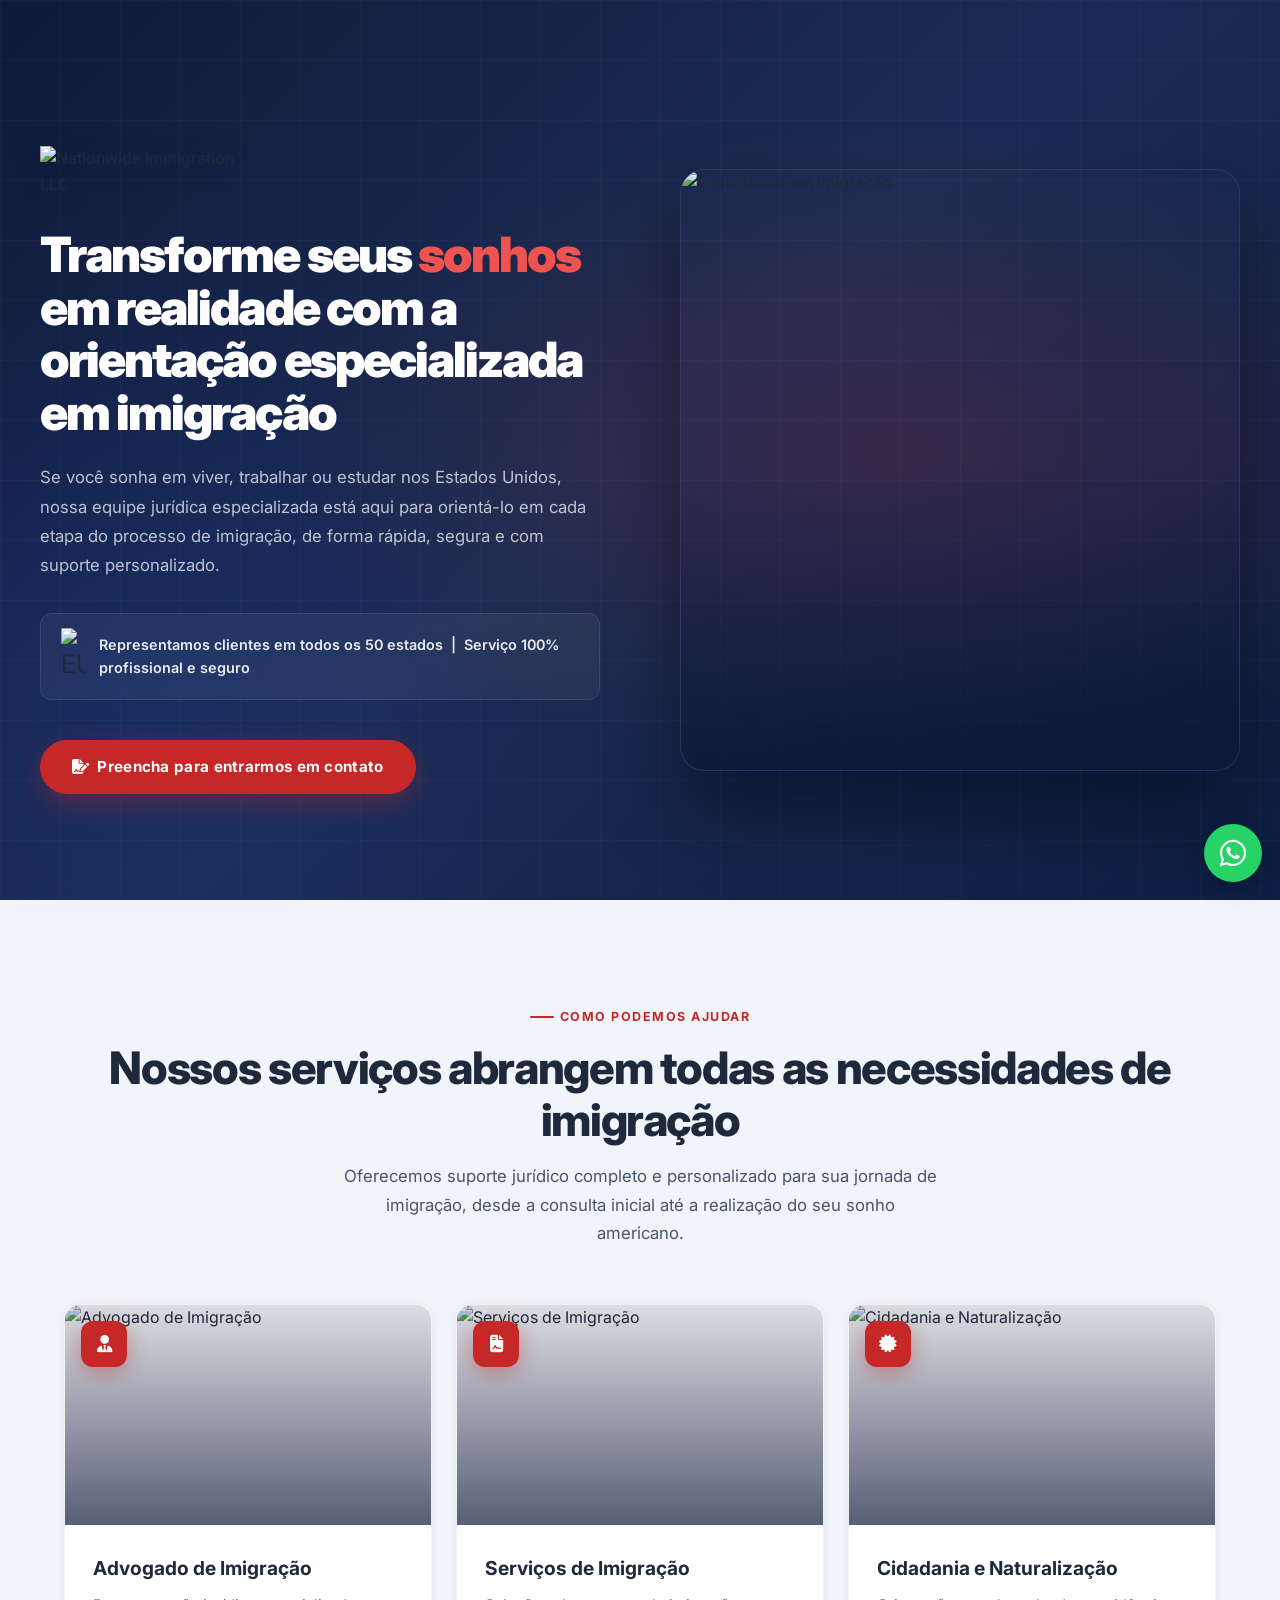
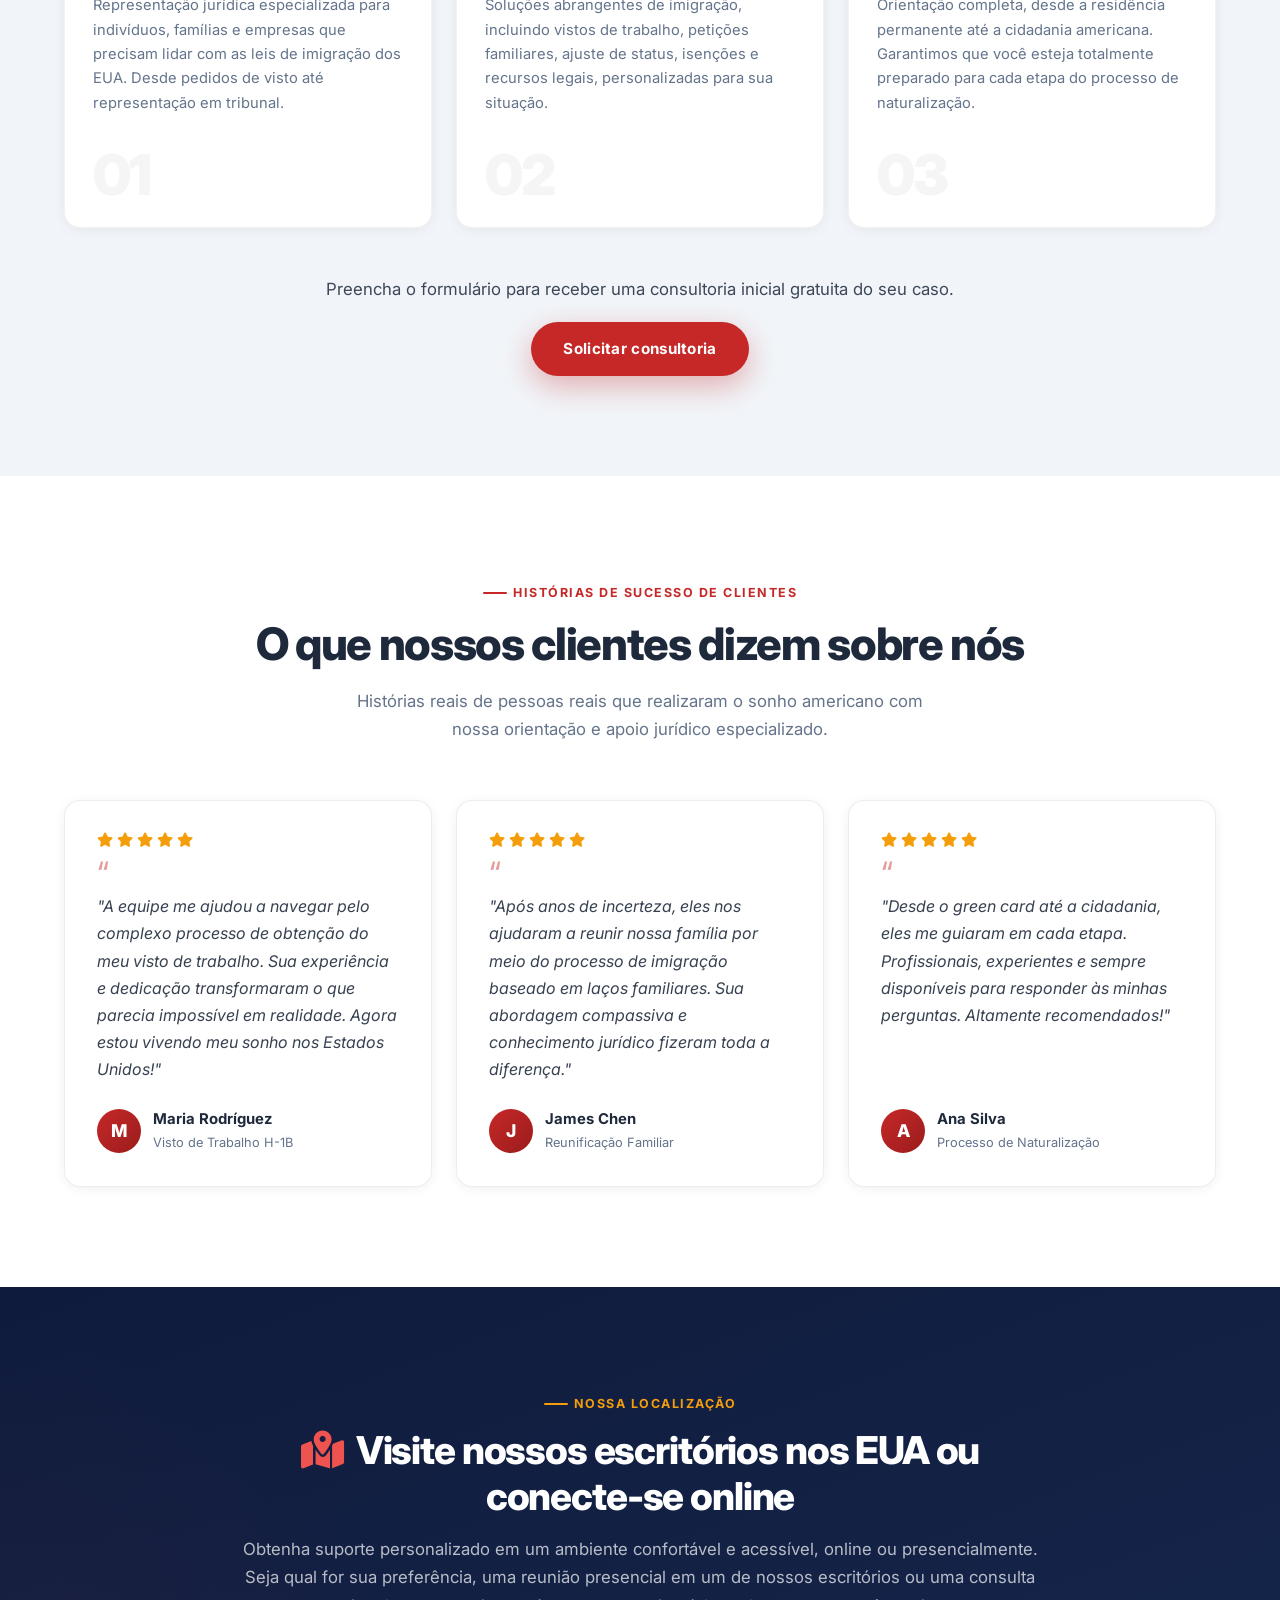
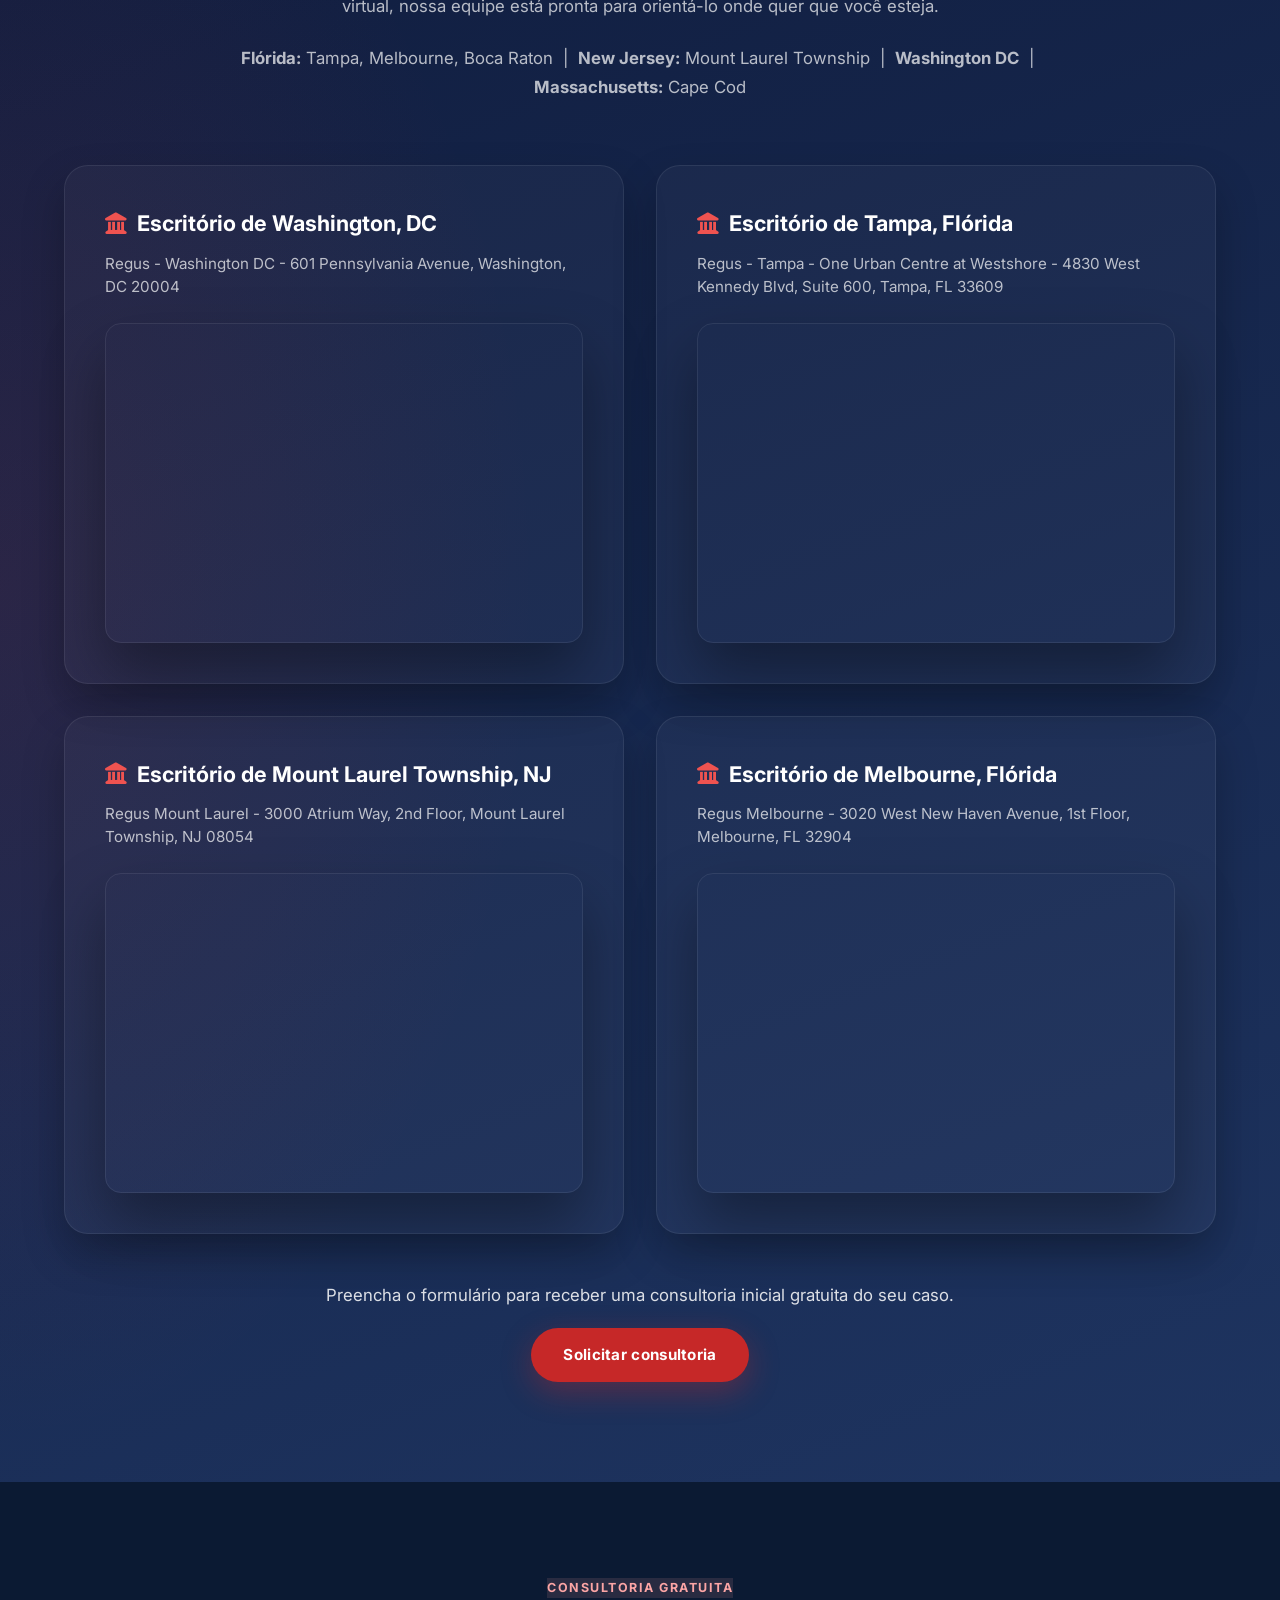
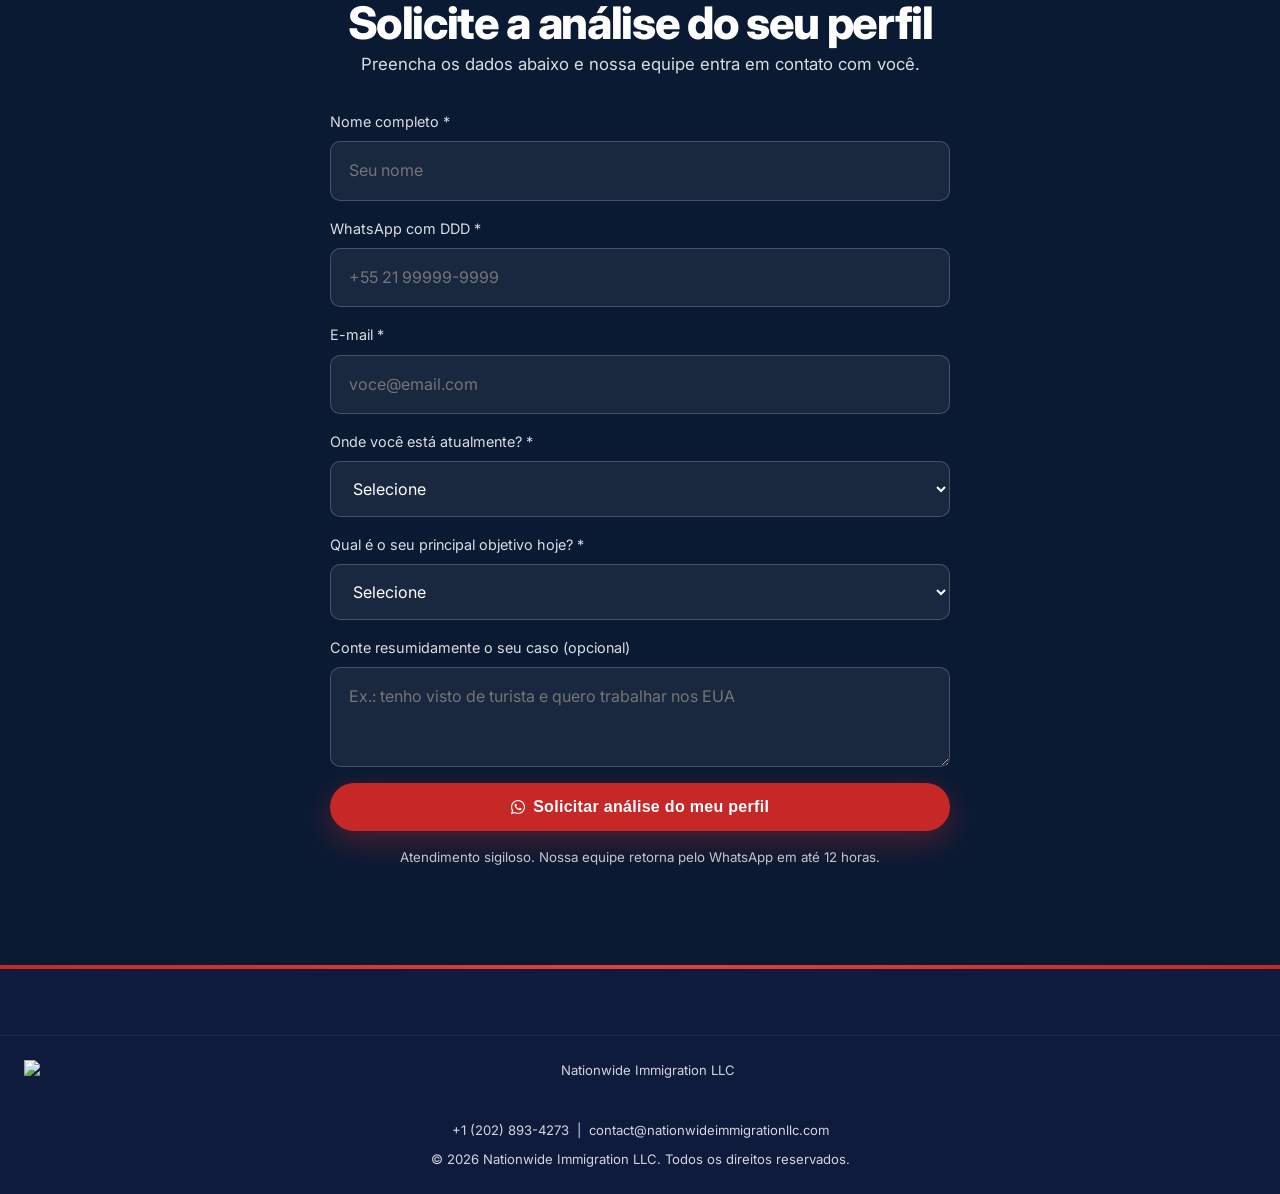
==== commit a5eb8f3b: "Add files via upload" ====
--- a/index.html
+++ b/index.html
@@ -1,3045 +1,1761 @@
-<!DOCTYPE html>
-<html lang="en">
-
-<head>
-  <meta charset="UTF-8">
-  <!-- Meta Pixel Code -->
-  <script>
-    !function (f, b, e, v, n, t, s) {
-      if (f.fbq) return; n = f.fbq = function () {
-        n.callMethod ?
-        n.callMethod.apply(n, arguments) : n.queue.push(arguments)
-      };
-      if (!f._fbq) f._fbq = n; n.push = n; n.loaded = !0; n.version = '2.0';
-      n.queue = []; t = b.createElement(e); t.async = !0;
-      t.src = v; s = b.getElementsByTagName(e)[0];
-      s.parentNode.insertBefore(t, s)
-    }(window, document, 'script',
-      'https://connect.facebook.net/en_US/fbevents.js');
-    fbq('init', '1195165865561232');
-    fbq('track', 'PageView');
-  </script>
-  <!-- End Meta Pixel Code -->
-  <!-- Google Tag Manager -->
-  <script>(function (w, d, s, l, i) {
-      w[l] = w[l] || []; w[l].push({
-        'gtm.start':
-          new Date().getTime(), event: 'gtm.js'
-      }); var f = d.getElementsByTagName(s)[0],
-        j = d.createElement(s), dl = l != 'dataLayer' ? '&l=' + l : ''; j.async = true; j.src =
-          'https://www.googletagmanager.com/gtm.js?id=' + i + dl; f.parentNode.insertBefore(j, f);
-    })(window, document, 'script', 'dataLayer', 'GTM-P5R3N7TF');</script>
-  <!-- End Google Tag Manager -->
-  <meta name="viewport" content="width=device-width, initial-scale=1.0">
-  <title>Nationwide Immigration LLC</title>
-  <link rel="preconnect" href="https://fonts.googleapis.com">
-  <link rel="preconnect" href="https://fonts.gstatic.com" crossorigin>
-  <link href="https://fonts.googleapis.com/css2?family=Inter:wght@300;400;500;600;700;800;900&display=swap"
-    rel="stylesheet">
-  <link rel="stylesheet" href="https://cdnjs.cloudflare.com/ajax/libs/font-awesome/6.5.0/css/all.min.css">
-
-  <style>
-    /* ─── RESET & BASE ─────────────────────────────────── */
-    *,
-    *::before,
-    *::after {
-      box-sizing: border-box;
-      margin: 0;
-      padding: 0;
-    }
-
-    :root {
-      --red: #C62828;
-      --red-dark: #9B1C1C;
-      --red-light: #EF5350;
-      --navy: #0F1B3C;
-      --navy-mid: #1E3A5F;
-      --slate: #1E293B;
-      --muted: #64748B;
-      --light: #F1F5F9;
-      --white: #FFFFFF;
-      --gold: #F59E0B;
-      --radius: 16px;
-      --shadow-sm: 0 2px 12px rgba(0, 0, 0, .06);
-      --shadow-md: 0 8px 32px rgba(0, 0, 0, .10);
-      --shadow-lg: 0 24px 64px rgba(0, 0, 0, .14);
-      --transition: .35s cubic-bezier(.4, 0, .2, 1);
-    }
-
-    html {
-      scroll-behavior: smooth;
-    }
-
-    body {
-      font-family: 'Inter', sans-serif;
-      background: var(--white);
-      color: var(--slate);
-      line-height: 1.6;
-      -webkit-font-smoothing: antialiased;
-    }
-
-    img {
-      display: block;
-      max-width: 100%;
-    }
-
-    a {
-      color: inherit;
-      text-decoration: none;
-    }
-
-    ul {
-      list-style: none;
-    }
-
-    /* ─── UTILITY ──────────────────────────────────────── */
-    .container {
-      max-width: 1200px;
-      margin: 0 auto;
-      padding: 0 24px;
-    }
-
-    .container--wide {
-      max-width: 1400px;
-      margin: 0 auto;
-      padding: 0 24px;
-    }
-
-    .pill-label {
-      display: inline-flex;
-      align-items: center;
-      gap: 6px;
-      font-size: .78rem;
-      font-weight: 700;
-      letter-spacing: 1.5px;
-      text-transform: uppercase;
-      color: var(--red);
-      margin-bottom: 1rem;
-    }
-
-    .pill-label::before {
-      content: '';
-      width: 24px;
-      height: 2px;
-      background: var(--red);
-      border-radius: 2px;
-    }
-
-    .section-title {
-      font-size: clamp(2rem, 4vw, 2.8rem);
-      font-weight: 800;
-      color: var(--slate);
-      line-height: 1.15;
-      letter-spacing: -.03em;
-    }
-
-    .section-title--white {
-      color: var(--white);
-    }
-
-    .section-body {
-      font-size: 1.05rem;
-      color: var(--muted);
-      line-height: 1.7;
-      max-width: 600px;
-    }
-
-    /* ─── NAV ──────────────────────────────────────────── */
-    .nav {
-      position: fixed;
-      top: 0;
-      left: 0;
-      right: 0;
-      z-index: 100;
-      padding: 0 24px;
-      background: rgba(15, 27, 60, .85);
-      backdrop-filter: blur(20px);
-      -webkit-backdrop-filter: blur(20px);
-      border-bottom: 1px solid rgba(255, 255, 255, .06);
-      transition: var(--transition);
-    }
-
-    .nav__inner {
-      max-width: 1200px;
-      margin: 0 auto;
-      display: flex;
-      align-items: center;
-      justify-content: space-between;
-      height: 68px;
-    }
-
-    .nav__logo {
-      font-size: 1.05rem;
-      font-weight: 800;
-      color: var(--white);
-      letter-spacing: -.02em;
-    }
-
-    .nav__logo span {
-      color: var(--red-light);
-    }
-
-    .nav__links {
-      display: flex;
-      align-items: center;
-      gap: 2rem;
-    }
-
-    .nav__links a {
-      font-size: .88rem;
-      font-weight: 500;
-      color: rgba(255, 255, 255, .75);
-      transition: color .2s;
-    }
-
-    .nav__links a:hover {
-      color: var(--white);
-    }
-
-    /* Translation Dropdown */
-    #google_translate_element,
-    .skiptranslate {
-      display: none !important;
-    }
-
-    body {
-      top: 0 !important;
-    }
-
-    .hero__logo {
-      max-width: 450px;
-      margin-bottom: 2rem;
-      filter: drop-shadow(0 4px 12px rgba(0, 0, 0, 0.3));
-      animation: fadeInDown 0.8s ease-out;
-    }
-
-    /* ── Language dropdown ─────────────────────────────── */
-    .flag-icon {
-      width: 20px;
-      height: auto;
-      vertical-align: middle;
-      border-radius: 2px;
-    }
-
-    @keyframes fadeInDown {
-      from {
-        opacity: 0;
-        transform: translateY(-10px);
-      }
-
-      to {
-        opacity: 1;
-        transform: translateY(0);
-      }
-    }
-
-    .lang-dropdown {
-      position: relative;
-    }
-
-    .lang-dropdown__toggle {
-      background: rgba(255, 255, 255, .1);
-      border: 1px solid rgba(255, 255, 255, .2);
-      color: #fff;
-      padding: 7px 14px;
-      border-radius: 50px;
-      font-family: inherit;
-      font-size: 0.85rem;
-      font-weight: 600;
-      cursor: pointer;
-      display: flex;
-      align-items: center;
-      gap: 7px;
-      transition: all 0.2s;
-      line-height: 1;
-      white-space: nowrap;
-    }
-
-    .lang-dropdown__toggle:hover {
-      background: rgba(255, 255, 255, .22);
-    }
-
-    .lang-dropdown__toggle i {
-      font-size: .7rem;
-      opacity: .75;
-      transition: transform .2s;
-    }
-
-    .lang-dropdown.open .lang-dropdown__toggle i {
-      transform: rotate(180deg);
-    }
-
-    .lang-dropdown__menu {
-      display: none;
-      position: absolute;
-      top: calc(100% + 10px);
-      right: 0;
-      background: rgba(15, 27, 60, .96);
-      backdrop-filter: blur(20px);
-      border: 1px solid rgba(255, 255, 255, .12);
-      border-radius: 14px;
-      padding: 8px;
-      min-width: 160px;
-      box-shadow: 0 16px 40px rgba(0, 0, 0, .35);
-      z-index: 200;
-      animation: fadeInDown .2s ease;
-    }
-
-    .lang-dropdown.open .lang-dropdown__menu {
-      display: block;
-    }
-
-    .lang-flag-btn {
-      background: none;
-      border: none;
-      color: #fff;
-      padding: 9px 12px;
-      border-radius: 10px;
-      font-family: inherit;
-      font-size: 0.85rem;
-      font-weight: 600;
-      cursor: pointer;
-      display: flex;
-      align-items: center;
-      gap: 9px;
-      transition: background .15s;
-      line-height: 1;
-      width: 100%;
-      text-align: left;
-      white-space: nowrap;
-    }
-
-    .lang-flag-btn:hover {
-      background: rgba(255, 255, 255, .12);
-    }
-
-    .lang-flag-btn.active {
-      background: rgba(255, 255, 255, .18);
-    }
-
-    .nav__cta {
-      background: var(--red);
-      color: var(--white) !important;
-      padding: 9px 22px;
-      border-radius: 50px;
-      font-weight: 700 !important;
-      font-size: .85rem !important;
-      transition: background .2s, transform .2s !important;
-    }
-
-    .nav__cta:hover {
-      background: var(--red-dark) !important;
-      transform: translateY(-1px);
-    }
-
-    @media (max-width: 768px) {
-      .nav__links {
-        display: none;
-      }
-
-      .nav__inner {
-        padding: 0 10px;
-        justify-content: space-between;
-        position: relative;
-      }
-
-      .nav__logo {
-        position: relative !important;
-        left: auto !important;
-        top: auto !important;
-        transform: none !important;
-        opacity: 1 !important;
-        pointer-events: auto !important;
-        display: flex !important;
-        align-items: center;
-        justify-content: flex-start;
-      }
-
-      .nav__logo img {
-        height: 40px !important;
-      }
-
-      .lang-dropdown__menu {
-        right: 0;
-        left: auto;
-      }
-    }
-
-    /* ─── HERO ─────────────────────────────────────────── */
-    .hero {
-      min-height: 100vh;
-      background: linear-gradient(135deg, var(--navy) 0%, #1A2C55 50%, #0D1F44 100%);
-      display: flex;
-      flex-direction: column;
-      justify-content: center;
-      position: relative;
-      overflow: hidden;
-      padding: 100px 24px 60px;
-    }
-
-    /* animated gradient mesh */
-    .hero::before {
-      content: '';
-      position: absolute;
-      inset: 0;
-      background:
-        radial-gradient(ellipse 80% 60% at 70% 50%, rgba(198, 40, 40, .18) 0%, transparent 60%),
-        radial-gradient(ellipse 50% 80% at 10% 80%, rgba(30, 64, 175, .2) 0%, transparent 60%);
-      pointer-events: none;
-    }
-
-    /* grid lines */
-    .hero::after {
-      content: '';
-      position: absolute;
-      inset: 0;
-      background-image:
-        linear-gradient(rgba(255, 255, 255, .025) 1px, transparent 1px),
-        linear-gradient(90deg, rgba(255, 255, 255, .025) 1px, transparent 1px);
-      background-size: 60px 60px;
-      pointer-events: none;
-    }
-
-    .hero__inner {
-      max-width: 1200px;
-      margin: 0 auto;
-      display: grid;
-      grid-template-columns: 1fr 1fr;
-      gap: 5rem;
-      align-items: center;
-      position: relative;
-      z-index: 2;
-      width: 100%;
-    }
-
-    .hero__badge {
-      display: inline-flex;
-      align-items: center;
-      gap: 10px;
-      padding: 8px 18px;
-      background: rgba(255, 255, 255, .06);
-      border: 1px solid rgba(255, 255, 255, .12);
-      border-radius: 50px;
-      color: rgba(255, 255, 255, .8);
-      font-size: .8rem;
-      font-weight: 600;
-      letter-spacing: .5px;
-      margin-bottom: 1.5rem;
-      backdrop-filter: blur(10px);
-    }
-
-    .hero__badge-dot {
-      width: 8px;
-      height: 8px;
-      background: #4ADE80;
-      border-radius: 50%;
-      box-shadow: 0 0 0 3px rgba(74, 222, 128, .25);
-      animation: pulse-dot 2s ease-in-out infinite;
-    }
-
-    @keyframes pulse-dot {
-
-      0%,
-      100% {
-        box-shadow: 0 0 0 3px rgba(74, 222, 128, .25);
-      }
-
-      50% {
-        box-shadow: 0 0 0 6px rgba(74, 222, 128, .1);
-      }
-    }
-
-    .hero__title {
-      font-size: clamp(2.1rem, 3.8vw, 3.2rem);
-      font-weight: 900;
-      line-height: 1.08;
-      letter-spacing: -.04em;
-      color: var(--white);
-      margin-bottom: 1.5rem;
-    }
-
-    .hero__title .hl {
-      color: var(--red-light);
-    }
-
-    .hero__desc {
-      font-size: 1.05rem;
-      color: rgba(255, 255, 255, .72);
-      line-height: 1.75;
-      max-width: 560px;
-      margin-bottom: 2rem;
-    }
-
-    .hero__info-strip {
-      display: flex;
-      align-items: center;
-      gap: 14px;
-      padding: 14px 20px;
-      background: rgba(255, 255, 255, .05);
-      border: 1px solid rgba(255, 255, 255, .1);
-      border-radius: 12px;
-      margin-bottom: 2.5rem;
-      backdrop-filter: blur(10px);
-    }
-
-    .hero__info-icon {
-      font-size: 1.6rem;
-      flex-shrink: 0;
-    }
-
-    .hero__info-text {
-      font-size: .9rem;
-      font-weight: 600;
-      color: rgba(255, 255, 255, .9);
-    }
-
-    .hero__cta-row {
-      display: flex;
-      gap: 1rem;
-      flex-wrap: wrap;
-      align-items: center;
-    }
-
-    .btn {
-      display: inline-flex;
-      align-items: center;
-      gap: 8px;
-      padding: 15px 32px;
-      border-radius: 50px;
-      font-weight: 700;
-      font-size: .95rem;
-      letter-spacing: .3px;
-      transition: var(--transition);
-      cursor: pointer;
-      border: none;
-    }
-
-    .btn--primary {
-      background: var(--red);
-      color: var(--white);
-      box-shadow: 0 10px 30px rgba(198, 40, 40, .35);
-    }
-
-    .btn--primary:hover {
-      background: var(--red-dark);
-      transform: translateY(-2px);
-      box-shadow: 0 16px 40px rgba(198, 40, 40, .45);
-    }
-
-    /* image side */
-    .hero__visual {
-      position: relative;
-      animation: fadeSlideRight .9s .2s both ease-out;
-    }
-
-    @keyframes fadeSlideRight {
-      from {
-        opacity: 0;
-        transform: translateX(40px);
-      }
-
-      to {
-        opacity: 1;
-        transform: translateX(0);
-      }
-    }
-
-    .hero__img-wrap {
-      border-radius: 24px;
-      overflow: hidden;
-      position: relative;
-      box-shadow: 0 40px 80px rgba(0, 0, 0, .4);
-      border: 1px solid rgba(255, 255, 255, .08);
-    }
-
-    .hero__img-wrap::after {
-      content: '';
-      position: absolute;
-      inset: 0;
-      background: linear-gradient(180deg, transparent 50%, rgba(10, 20, 50, .6) 100%);
-      pointer-events: none;
-    }
-
-    .hero__img {
-      width: 100%;
-      height: 600px;
-      object-fit: cover;
-      object-position: center top;
-    }
-
-    /* floating stats cards */
-    .hero__stat {
-      position: absolute;
-      background: rgba(255, 255, 255, .95);
-      backdrop-filter: blur(12px);
-      border-radius: 14px;
-      padding: 14px 20px;
-      box-shadow: 0 20px 40px rgba(0, 0, 0, .25);
-      display: flex;
-      align-items: center;
-      gap: 12px;
-    }
-
-    .hero__stat--1 {
-      bottom: 30px;
-      left: -30px;
-    }
-
-    .hero__stat--2 {
-      top: 40px;
-      right: -20px;
-    }
-
-    .hero__stat-icon {
-      width: 42px;
-      height: 42px;
-      border-radius: 10px;
-      background: linear-gradient(135deg, var(--red), var(--red-dark));
-      display: flex;
-      align-items: center;
-      justify-content: center;
-      color: white;
-      font-size: 1.1rem;
-      flex-shrink: 0;
-    }
-
-    .hero__stat-num {
-      font-size: 1.3rem;
-      font-weight: 800;
-      color: var(--slate);
-      line-height: 1;
-    }
-
-    .hero__stat-label {
-      font-size: .75rem;
-      font-weight: 500;
-      color: var(--muted);
-    }
-
-    @media (max-width: 1024px) {
-      .hero__inner {
-        grid-template-columns: 1fr;
-        gap: 3rem;
-        text-align: center;
-      }
-
-      .hero__logo {
-        margin-left: auto;
-        margin-right: auto;
-        max-width: 280px;
-      }
-
-      .hero__desc {
-        max-width: 100%;
-      }
-
-      .hero__cta-row {
-        justify-content: center;
-      }
-
-      .hero__info-strip {
-        text-align: left;
-      }
-
-      .hero__stat--1,
-      .hero__stat--2 {
-        display: none;
-      }
-    }
-
-    @media (max-width: 640px) {
-      .hero__img {
-        height: 380px;
-      }
-    }
-
-    /* ─── SERVICES ─────────────────────────────────────── */
-    .services {
-      padding: 100px 0;
-      background: var(--light);
-    }
-
-    .services__header {
-      text-align: center;
-      margin-bottom: 56px;
-    }
-
-    .services__header .section-body {
-      margin: 1rem auto 0;
-    }
-
-    .services__grid {
-      display: grid;
-      grid-template-columns: repeat(3, 1fr);
-      gap: 24px;
-    }
-
-    .service-card {
-      background: var(--white);
-      border-radius: var(--radius);
-      overflow: hidden;
-      position: relative;
-      box-shadow: var(--shadow-sm);
-      border: 1px solid rgba(0, 0, 0, .05);
-      transition: var(--transition);
-      display: flex;
-      flex-direction: column;
-    }
-
-    .service-card:hover {
-      transform: translateY(-6px);
-      box-shadow: var(--shadow-lg);
-    }
-
-    .service-card__img-wrap {
-      position: relative;
-      height: 220px;
-      overflow: hidden;
-    }
-
-    .service-card__img-wrap img {
-      width: 100%;
-      height: 100%;
-      object-fit: cover;
-      transition: transform .5s ease;
-    }
-
-    .service-card:hover .service-card__img-wrap img {
-      transform: scale(1.06);
-    }
-
-    .service-card__img-overlay {
-      position: absolute;
-      inset: 0;
-      background: linear-gradient(180deg, rgba(15, 27, 60, .15) 0%, rgba(15, 27, 60, .7) 100%);
-    }
-
-    /* icon in corner of image */
-    .service-card__badge {
-      position: absolute;
-      top: 16px;
-      left: 16px;
-      width: 46px;
-      height: 46px;
-      background: var(--red);
-      border-radius: 12px;
-      display: flex;
-      align-items: center;
-      justify-content: center;
-      color: white;
-      font-size: 1.1rem;
-      box-shadow: 0 6px 20px rgba(198, 40, 40, .4);
-    }
-
-    .service-card__body {
-      padding: 28px 28px 32px;
-      flex: 1;
-    }
-
-    .service-card__title {
-      font-size: 1.2rem;
-      font-weight: 700;
-      color: var(--slate);
-      margin-bottom: 10px;
-    }
-
-    .service-card__desc {
-      font-size: .92rem;
-      color: var(--muted);
-      line-height: 1.65;
-    }
-
-    .service-card__footer {
-      padding: 0 28px 24px;
-      display: flex;
-      align-items: center;
-      justify-content: space-between;
-    }
-
-    .service-card__link {
-      font-size: .85rem;
-      font-weight: 700;
-      color: var(--red);
-      display: flex;
-      align-items: center;
-      gap: 6px;
-      transition: gap .2s;
-    }
-
-    .service-card:hover .service-card__link {
-      gap: 10px;
-    }
-
-    .service-card__num {
-      font-size: 3.5rem;
-      font-weight: 900;
-      color: rgba(0, 0, 0, .04);
-      line-height: 1;
-      letter-spacing: -.04em;
-    }
-
-    @media (max-width: 900px) {
-      .services__grid {
-        grid-template-columns: 1fr;
-      }
-    }
-
-    @media (min-width: 640px) and (max-width: 900px) {
-      .services__grid {
-        grid-template-columns: 1fr 1fr;
-      }
-    }
-
-    /* ─── TEAM ─────────────────────────────────────────── */
-    .team {
-      padding: 100px 0;
-      background: linear-gradient(160deg, var(--navy) 0%, #1A2C55 100%);
-      position: relative;
-      overflow: hidden;
-    }
-
-    .team::before {
-      content: '';
-      position: absolute;
-      inset: 0;
-      background-image:
-        linear-gradient(rgba(255, 255, 255, .02) 1px, transparent 1px),
-        linear-gradient(90deg, rgba(255, 255, 255, .02) 1px, transparent 1px);
-      background-size: 50px 50px;
-      pointer-events: none;
-    }
-
-    .team__header {
-      text-align: center;
-      margin-bottom: 56px;
-      position: relative;
-      z-index: 2;
-    }
-
-    .team__header .pill-label {
-      color: var(--gold);
-    }
-
-    .team__header .pill-label::before {
-      background: var(--gold);
-    }
-
-    .team__header .section-body {
-      color: rgba(255, 255, 255, .65);
-      margin: 1rem auto 0;
-    }
-
-    .team__track-wrap {
-      position: relative;
-      z-index: 2;
-    }
-
-    .team__track {
-      display: flex;
-      gap: 24px;
-      overflow-x: auto;
-      padding: 8px 4px 20px;
-      scroll-behavior: smooth;
-      scrollbar-width: none;
-      -ms-overflow-style: none;
-    }
-
-    .team__track::-webkit-scrollbar {
-      display: none;
-    }
-
-    .team-card {
-      min-width: 320px;
-      background: rgba(255, 255, 255, .07);
-      border: 1px solid rgba(255, 255, 255, .12);
-      border-radius: 20px;
-      overflow: hidden;
-      transition: var(--transition);
-      backdrop-filter: blur(16px);
-    }
-
-    .team-card:hover {
-      background: rgba(255, 255, 255, .11);
-      transform: translateY(-6px);
-      box-shadow: 0 30px 60px rgba(0, 0, 0, .3);
-    }
-
-    .team-card__photo-wrap {
-      position: relative;
-      overflow: hidden;
-    }
-
-    .team-card__photo {
-      width: 100%;
-      height: 350px;
-      object-fit: cover;
-      object-position: center top;
-      transition: transform .5s ease;
-    }
-
-    .team-card:hover .team-card__photo {
-      transform: scale(1.05);
-    }
-
-    .team-card__photo-overlay {
-      position: absolute;
-      inset: 0;
-      background: linear-gradient(180deg, transparent 40%, rgba(10, 20, 50, .8) 100%);
-    }
-
-    .team-card__body {
-      padding: 24px;
-    }
-
-    .team-card__name {
-      font-size: 1.2rem;
-      font-weight: 700;
-      color: var(--white);
-      margin-bottom: 4px;
-    }
-
-    .team-card__role {
-      font-size: .78rem;
-      font-weight: 700;
-      color: var(--gold);
-      text-transform: uppercase;
-      letter-spacing: 1.2px;
-      margin-bottom: 14px;
-    }
-
-    .team-card__divider {
-      width: 30px;
-      height: 2px;
-      background: var(--red);
-      border-radius: 2px;
-      margin-bottom: 14px;
-    }
-
-    .team-card__desc {
-      font-size: .88rem;
-      color: rgba(255, 255, 255, .72);
-      line-height: 1.65;
-    }
-
-    .team-card__desc .description-short {
-      display: none;
-    }
-
-    .team-card__desc .description-full {
-      display: -webkit-box;
-      -webkit-line-clamp: 3;
-      -webkit-box-orient: vertical;
-      overflow: hidden;
-    }
-
-    .team-card__desc.expanded .description-full {
-      display: block;
-      -webkit-line-clamp: unset;
-      overflow: visible;
-    }
-
-    .read-more-btn {
-      background: none;
-      border: none;
-      color: var(--gold);
-      cursor: pointer;
-      font-weight: 600;
-      font-size: .85rem;
-      padding: 8px 0 0;
-      display: flex;
-      align-items: center;
-      gap: 5px;
-      transition: gap .2s;
-    }
-
-    .read-more-btn:hover {
-      gap: 8px;
-    }
-
-    .team__controls {
-      display: flex;
-      justify-content: center;
-      gap: 12px;
-      margin-top: 32px;
-      position: relative;
-      z-index: 2;
-    }
-
-    .carousel-btn {
-      width: 48px;
-      height: 48px;
-      background: rgba(255, 255, 255, .08);
-      border: 1px solid rgba(255, 255, 255, .15);
-      border-radius: 50%;
-      color: white;
-      cursor: pointer;
-      display: flex;
-      align-items: center;
-      justify-content: center;
-      transition: var(--transition);
-      font-size: 1rem;
-    }
-
-    .carousel-btn:hover {
-      background: var(--gold);
-      color: var(--navy);
-      border-color: var(--gold);
-      transform: scale(1.08);
-    }
-
-    /* ─── TESTIMONIALS ─────────────────────────────────── */
-    .testimonials {
-      padding: 100px 0;
-      background: var(--white);
-    }
-
-    .testimonials__header {
-      text-align: center;
-      margin-bottom: 56px;
-    }
-
-    .testimonials__header .section-body {
-      margin: 1rem auto 0;
-    }
-
-    .testimonials__grid {
-      display: grid;
-      grid-template-columns: repeat(3, 1fr);
-      gap: 24px;
-    }
-
-    .testi-card {
-      background: var(--white);
-      border: 1px solid rgba(0, 0, 0, .07);
-      border-radius: var(--radius);
-      padding: 32px;
-      display: flex;
-      flex-direction: column;
-      box-shadow: var(--shadow-sm);
-      transition: var(--transition);
-      position: relative;
-      overflow: hidden;
-    }
-
-    .testi-card::before {
-      content: '';
-      position: absolute;
-      top: 0;
-      left: 0;
-      right: 0;
-      height: 3px;
-      background: linear-gradient(90deg, var(--red), var(--red-light));
-      transform: scaleX(0);
-      transform-origin: left;
-      transition: transform .4s ease;
-    }
-
-    .testi-card:hover {
-      transform: translateY(-4px);
-      box-shadow: var(--shadow-md);
-    }
-
-    .testi-card:hover::before {
-      transform: scaleX(1);
-    }
-
-    .testi-card__stars {
-      display: flex;
-      gap: 4px;
-      margin-bottom: 20px;
-    }
-
-    .testi-card__stars i {
-      color: var(--gold);
-      font-size: .9rem;
-    }
-
-    .testi-card__quote {
-      font-size: 1rem;
-      color: #374151;
-      line-height: 1.7;
-      font-style: italic;
-      flex: 1;
-      margin-bottom: 24px;
-    }
-
-    .testi-card__quote::before {
-      content: '\201C';
-      color: var(--red);
-      font-size: 2.2rem;
-      line-height: .4;
-      font-style: normal;
-      display: block;
-      margin-bottom: 12px;
-      opacity: .45;
-    }
-
-    .testi-card__author {
-      display: flex;
-      align-items: center;
-      gap: 12px;
-    }
-
-    .testi-card__avatar {
-      width: 44px;
-      height: 44px;
-      border-radius: 50%;
-      background: linear-gradient(135deg, var(--red), var(--red-dark));
-      display: flex;
-      align-items: center;
-      justify-content: center;
-      color: white;
-      font-weight: 800;
-      font-size: 1.1rem;
-      flex-shrink: 0;
-    }
-
-    .testi-card__name {
-      font-weight: 700;
-      font-size: .93rem;
-      color: var(--slate);
-    }
-
-    .testi-card__case {
-      font-size: .8rem;
-      color: var(--muted);
-      margin-top: 2px;
-    }
-
-    @media (max-width: 900px) {
-      .testimonials__grid {
-        grid-template-columns: 1fr;
-      }
-    }
-
-    @media (min-width: 600px) and (max-width: 900px) {
-      .testimonials__grid {
-        grid-template-columns: 1fr 1fr;
-      }
-    }
-
-    /* ─── PARTNERS ─────────────────────────────────────── */
-    .partners {
-      padding: 100px 0;
-      background: var(--light);
-    }
-
-    .partners__header {
-      text-align: center;
-      margin-bottom: 56px;
-    }
-
-    .partners__header .section-body {
-      margin: 1rem auto 0;
-    }
-
-    .partners__track {
-      display: flex;
-      gap: 24px;
-      overflow-x: auto;
-      padding: 8px 4px 20px;
-      scroll-behavior: smooth;
-      scrollbar-width: none;
-      -ms-overflow-style: none;
-    }
-
-    .partners__track::-webkit-scrollbar {
-      display: none;
-    }
-
-    .partner-card {
-      min-width: 280px;
-      background: var(--white);
-      border-radius: var(--radius);
-      overflow: hidden;
-      border: 1px solid rgba(0, 0, 0, .06);
-      box-shadow: var(--shadow-sm);
-      transition: var(--transition);
-    }
-
-    .partner-card:hover {
-      transform: translateY(-6px);
-      box-shadow: var(--shadow-lg);
-    }
-
-    .partner-card__img-wrap {
-      position: relative;
-      overflow: hidden;
-    }
-
-    .partner-card__img {
-      width: 100%;
-      height: 310px;
-      object-fit: cover;
-      object-position: center top;
-      transition: transform .5s ease;
-    }
-
-    .partner-card:hover .partner-card__img {
-      transform: scale(1.05);
-    }
-
-    .partner-card__img-overlay {
-      position: absolute;
-      inset: 0;
-      background: linear-gradient(180deg, transparent 50%, rgba(10, 20, 50, .55) 100%);
-    }
-
-    .partner-card__country {
-      position: absolute;
-      bottom: 12px;
-      left: 16px;
-      display: flex;
-      align-items: center;
-      gap: 6px;
-      background: var(--red);
-      color: white;
-      font-size: .74rem;
-      font-weight: 700;
-      text-transform: uppercase;
-      letter-spacing: .8px;
-      padding: 5px 12px;
-      border-radius: 50px;
-    }
-
-    .partner-card__body {
-      padding: 22px;
-    }
-
-    .partner-card__name {
-      font-size: 1.1rem;
-      font-weight: 700;
-      color: var(--navy);
-      margin-bottom: 10px;
-    }
-
-    .partner-card__desc {
-      font-size: .86rem;
-      color: var(--muted);
-      line-height: 1.65;
-    }
-
-    .partner-card__desc .description-short {
-      display: none;
-    }
-
-    .partner-card__desc .description-full {
-      display: -webkit-box;
-      -webkit-line-clamp: 3;
-      -webkit-box-orient: vertical;
-      overflow: hidden;
-    }
-
-    .partner-card__desc.expanded .description-full {
-      display: block;
-      -webkit-line-clamp: unset;
-      overflow: visible;
-    }
-
-    .partner-card .read-more-btn {
-      color: var(--navy);
-      padding-top: 10px;
-    }
-
-    .partner-card .read-more-btn:hover {
-      color: var(--red);
-    }
-
-    .partners__controls {
-      display: flex;
-      justify-content: center;
-      gap: 12px;
-      margin-top: 32px;
-    }
-
-    .carousel-control-btn {
-      width: 48px;
-      height: 48px;
-      background: var(--white);
-      border: 2px solid #E2E8F0;
-      border-radius: 50%;
-      color: var(--muted);
-      cursor: pointer;
-      display: flex;
-      align-items: center;
-      justify-content: center;
-      font-size: 1rem;
-      transition: var(--transition);
-      box-shadow: var(--shadow-sm);
-    }
-
-    .carousel-control-btn:hover {
-      background: var(--navy);
-      color: white;
-      border-color: var(--navy);
-      transform: scale(1.08);
-    }
-
-    /* ─── LOCATION ─────────────────────────────────────── */
-    .location {
-      padding: 100px 0;
-      background: linear-gradient(160deg, var(--navy) 0%, #1E3460 100%);
-      position: relative;
-      overflow: hidden;
-    }
-
-    .location::before {
-      content: '';
-      position: absolute;
-      inset: 0;
-      background: radial-gradient(ellipse 70% 80% at 0% 50%, rgba(198, 40, 40, .12) 0%, transparent 60%);
-      pointer-events: none;
-    }
-
-    .location__intro {
-      text-align: center;
-      max-width: 800px;
-      margin: 0 auto 4rem auto;
-      position: relative;
-      z-index: 2;
-    }
-
-    .location__pill {
-      color: var(--gold);
-      margin-bottom: .8rem;
-    }
-
-    .location__pill::before {
-      background: var(--gold);
-    }
-
-    .location__title {
-      font-size: clamp(1.8rem, 3vw, 2.6rem);
-      font-weight: 800;
-      color: var(--white);
-      line-height: 1.2;
-      letter-spacing: -.03em;
-      margin-bottom: 1rem;
-    }
-
-    .location__desc-main {
-      color: rgba(255, 255, 255, .7);
-      font-size: 1.05rem;
-      line-height: 1.7;
-      margin-bottom: 1.5rem;
-    }
-
-    .location__actions {
-      display: flex;
-      justify-content: center;
-      margin-top: 1.5rem;
-    }
-
-    .location__grid {
-      display: grid;
-      grid-template-columns: 1fr 1fr;
-      gap: 2rem;
-      position: relative;
-      z-index: 2;
-    }
-
-    .office-card {
-      background: rgba(255, 255, 255, 0.03);
-      border: 1px solid rgba(255, 255, 255, 0.08);
-      border-radius: 24px;
-      padding: 2.5rem;
-      display: flex;
-      flex-direction: column;
-      gap: 1.5rem;
-      box-shadow: 0 20px 40px rgba(0, 0, 0, 0.25);
-      transition: transform 0.3s ease, border-color 0.3s ease, box-shadow 0.3s ease;
-    }
-
-    .office-card:hover {
-      transform: translateY(-5px);
-      border-color: rgba(198, 40, 40, 0.4);
-      box-shadow: 0 25px 50px rgba(198, 40, 40, 0.15);
-    }
-
-    .office-card__info {
-      display: flex;
-      flex-direction: column;
-      gap: 0.75rem;
-    }
-
-    .office-card__title {
-      font-size: 1.35rem;
-      font-weight: 700;
-      color: var(--white);
-      display: flex;
-      align-items: center;
-      gap: 0.6rem;
-    }
-
-    .office-card__title i {
-      color: var(--red-light);
-    }
-
-    .office-card__address {
-      color: rgba(255, 255, 255, 0.7);
-      font-size: 0.95rem;
-      line-height: 1.5;
-    }
-
-    .map-wrap {
-      border-radius: 20px;
-      overflow: hidden;
-      box-shadow: 0 30px 60px rgba(0, 0, 0, .35);
-      border: 1px solid rgba(255, 255, 255, .08);
-      height: 420px;
-    }
-
-    .map-wrap iframe {
-      width: 100%;
-      height: 100%;
-      border: 0;
-      display: block;
-    }
-
-    .office-card .map-wrap {
-      height: 320px;
-      margin-top: auto;
-      border-radius: 16px;
-    }
-
-    @media (max-width: 1100px) {
-      .location__grid {
-        grid-template-columns: 1fr 1fr;
-      }
-    }
-
-    @media (max-width: 768px) {
-      .location__grid {
-        grid-template-columns: 1fr;
-      }
-
-      .office-card {
-        padding: 1.8rem;
-      }
-    }
-
-    /* ─── KELMER STORY ─────────────────────────────────── */
-    .story {
-      padding: 100px 0;
-      background: var(--white);
-    }
-
-    .story__inner {
-      display: grid;
-      grid-template-columns: 1fr 1fr;
-      gap: 5rem;
-      align-items: center;
-    }
-
-    .story__badge {
-      display: inline-flex;
-      align-items: center;
-      gap: 8px;
-      background: rgba(198, 40, 40, .08);
-      border: 1px solid rgba(198, 40, 40, .2);
-      color: var(--red);
-      font-size: .78rem;
-      font-weight: 700;
-      letter-spacing: 1px;
-      text-transform: uppercase;
-      padding: 7px 16px;
-      border-radius: 50px;
-      margin-bottom: 1.2rem;
-    }
-
-    .story__title {
-      font-size: clamp(2rem, 3.5vw, 2.8rem);
-      font-weight: 800;
-      line-height: 1.15;
-      letter-spacing: -.03em;
-      color: var(--slate);
-      margin-bottom: 1.2rem;
-    }
-
-    .story__text {
-      font-size: 1rem;
-      color: var(--muted);
-      line-height: 1.8;
-      margin-bottom: 2rem;
-    }
-
-    .story__video-wrap {
-      border-radius: 20px;
-      overflow: hidden;
-      box-shadow: var(--shadow-lg);
-      position: relative;
-      aspect-ratio: 16/9;
-      margin-bottom: 16px;
-      border: 1px solid rgba(0, 0, 0, .05);
-    }
-
-    .story__video-wrap iframe {
-      width: 100%;
-      height: 100%;
-      border: 0;
-      display: block;
-    }
-
-    .story__lang-btns {
-      display: flex;
-      gap: 12px;
-      flex-wrap: wrap;
-    }
-
-    .lang-btn {
-      display: inline-flex;
-      align-items: center;
-      gap: 8px;
-      padding: 11px 22px;
-      border-radius: 10px;
-      font-size: .88rem;
-      font-weight: 700;
-      border: 2px solid;
-      transition: var(--transition);
-    }
-
-    .lang-btn--es {
-      border-color: var(--red);
-      color: var(--red);
-    }
-
-    .lang-btn--es:hover {
-      background: var(--red);
-      color: white;
-      box-shadow: 0 8px 24px rgba(198, 40, 40, .3);
-      transform: translateY(-2px);
-    }
-
-    .lang-btn--en {
-      border-color: var(--navy);
-      color: var(--navy);
-    }
-
-    .lang-btn--en:hover {
-      background: var(--navy);
-      color: white;
-      box-shadow: 0 8px 24px rgba(15, 27, 60, .25);
-      transform: translateY(-2px);
-    }
-
-    @media (max-width: 900px) {
-      .story__inner {
-        grid-template-columns: 1fr;
-        gap: 3rem;
-      }
-    }
-
-    /* ─── FOOTER ───────────────────────────────────────── */
-    .footer {
-      background: var(--navy);
-      color: var(--white);
-      padding: 70px 0 0;
-      position: relative;
-      overflow: hidden;
-    }
-
-    .footer::before {
-      content: '';
-      position: absolute;
-      top: 0;
-      left: 0;
-      right: 0;
-      height: 4px;
-      background: linear-gradient(90deg, var(--red), #E53E3E, var(--red));
-    }
-
-    .footer__grid {
-      display: grid;
-      grid-template-columns: 1.5fr 1fr 1fr 1.2fr;
-      gap: 3rem;
-      margin-bottom: 56px;
-    }
-
-    .footer__brand {
-      margin-bottom: 1.2rem;
-    }
-
-    .footer__brand-name {
-      font-size: 1.15rem;
-      font-weight: 800;
-      color: var(--white);
-      letter-spacing: -.02em;
-      margin-bottom: 10px;
-    }
-
-    .footer__brand-name span {
-      color: var(--red-light);
-    }
-
-    .footer__brand-desc {
-      font-size: .88rem;
-      color: rgba(255, 255, 255, .5);
-      line-height: 1.65;
-    }
-
-    .footer__social {
-      display: flex;
-      gap: 12px;
-      margin-top: 20px;
-    }
-
-    .footer__social a {
-      width: 38px;
-      height: 38px;
-      background: rgba(255, 255, 255, .06);
-      border: 1px solid rgba(255, 255, 255, .1);
-      border-radius: 10px;
-      display: flex;
-      align-items: center;
-      justify-content: center;
-      color: rgba(255, 255, 255, .7);
-      font-size: 1rem;
-      transition: var(--transition);
-    }
-
-    .footer__social a:hover {
-      background: var(--red);
-      border-color: var(--red);
-      color: white;
-      transform: translateY(-2px);
-    }
-
-    .footer__col-title {
-      font-size: .82rem;
-      font-weight: 700;
-      text-transform: uppercase;
-      letter-spacing: 1.2px;
-      color: rgba(255, 255, 255, .4);
-      margin-bottom: 1.2rem;
-    }
-
-    .footer__links {
-      display: flex;
-      flex-direction: column;
-      gap: 10px;
-    }
-
-    .footer__links a {
-      font-size: .9rem;
-      color: rgba(255, 255, 255, .6);
-      transition: color .2s;
-      display: flex;
-      align-items: center;
-      gap: 6px;
-    }
-
-    .footer__links a::before {
-      content: '';
-      width: 6px;
-      height: 6px;
-      border-radius: 50%;
-      background: var(--red);
-      opacity: 0;
-      flex-shrink: 0;
-      transition: opacity .2s;
-    }
-
-    .footer__links a:hover {
-      color: white;
-    }
-
-    .footer__links a:hover::before {
-      opacity: 1;
-    }
-
-    .footer__contact {
-      display: flex;
-      flex-direction: column;
-      gap: 14px;
-    }
-
-    .footer__contact-item {
-      display: flex;
-      align-items: flex-start;
-      gap: 12px;
-      font-size: .88rem;
-      color: rgba(255, 255, 255, .65);
-      line-height: 1.6;
-    }
-
-    .footer__contact-item i {
-      color: var(--red-light);
-      font-size: .9rem;
-      margin-top: 2px;
-      flex-shrink: 0;
-    }
-
-    .footer__bottom {
-      border-top: 1px solid rgba(255, 255, 255, .07);
-      padding: 24px;
-      text-align: center;
-      font-size: .82rem;
-      color: rgba(255, 255, 255, .35);
-    }
-
-    @media (max-width: 900px) {
-      .footer__grid {
-        grid-template-columns: 1fr 1fr;
-        gap: 2rem;
-      }
-    }
-
-    @media (max-width: 560px) {
-      .footer__grid {
-        grid-template-columns: 1fr;
-      }
-    }
-
-    /* ─── SECTION DIVIDER / SHAPES ────────────────────── */
-    .shape-divider {
-      position: absolute;
-      bottom: 0;
-      left: 0;
-      width: 100%;
-      overflow: hidden;
-      line-height: 0;
-      transform: rotate(180deg);
-    }
-
-    .shape-divider svg {
-      display: block;
-    }
-
-    /* ─── SCROLL REVEAL ────────────────────────────────── */
-    .reveal {
-      opacity: 0;
-      transform: translateY(24px);
-      transition: opacity .6s ease, transform .6s ease;
-    }
-
-    .reveal.visible {
-      opacity: 1;
-      transform: translateY(0);
-    }
-  </style>
-</head>
-
-<body>
-  <!-- Google Tag Manager (noscript) -->
-  <noscript><iframe src="https://www.googletagmanager.com/ns.html?id=GTM-P5R3N7TF" height="0" width="0"
-      style="display:none;visibility:hidden"></iframe></noscript>
-  <!-- End Google Tag Manager (noscript) -->
-
-  <!-- Meta Pixel Code (noscript) -->
-  <noscript><img height="1" width="1" style="display:none"
-      src="https://www.facebook.com/tr?id=1195165865561232&ev=PageView&noscript=1" /></noscript>
-  <!-- End Meta Pixel Code (noscript) -->
-
-  <!-- ── NAV ──────────────────────────────────────────── -->
-  <nav class="nav" id="mainNav">
-    <div class="nav__inner">
-      <a href="#home" class="nav__logo" id="navLogo"
-        style="display:flex;align-items:center;opacity:0;pointer-events:none;transition:opacity 0.3s;"><img
-          src="./assets/logo-claro-JfPpapNI.png" alt="Nationwide Immigration LLC" style="height: 48px; width: auto;"></a>
-      <div class="nav__links">
-        <a href="#home">Home</a>
-        <a href="#services">Services</a>
-        <a href="#team">Team</a>
-        <a href="kelmer-neves/" class="kelmer-link">Kelmer Neves</a>
-        <a href="#partners">Partners</a>
-        <a href="#contact">Contact</a>
-        <a href="https://api.whatsapp.com/send/?phone=12028934273&text=Ol%C3%A1%2C%20vim%20pelo%20site%20e%20gostaria%20de%20mais%20informa%C3%A7%C3%B5es%20sobre%20os%20servi%C3%A7os%20da%20Nationwide%20Immigration.&type=phone_number&app_absent=0"
-          target="_blank" class="nav__cta">Talk to an Expert</a>
-      </div>
-
-      <div class="lang-dropdown" id="langDropdown">
-        <button class="lang-dropdown__toggle" id="langDropdownToggle" onclick="toggleLangDropdown(event)">
-          <i class="fas fa-globe"></i> Language <i class="fas fa-chevron-down"></i>
-        </button>
-        <div class="lang-dropdown__menu" id="langDropdownMenu">
-          <button class="lang-flag-btn" id="langBtn-en"
-            onclick="doGTranslate('en');closeLangDropdown();return false;"><img src="https://flagcdn.com/w20/us.png"
-              class="flag-icon" alt="EN"> English</button>
-          <button class="lang-flag-btn" id="langBtn-pt"
-            onclick="doGTranslate('pt');closeLangDropdown();return false;"><img src="https://flagcdn.com/w20/br.png"
-              class="flag-icon" alt="PT"> Português</button>
-          <button class="lang-flag-btn" id="langBtn-es"
-            onclick="doGTranslate('es');closeLangDropdown();return false;"><img src="https://flagcdn.com/w20/es.png"
-              class="flag-icon" alt="ES"> Español</button>
-          <button class="lang-flag-btn" id="langBtn-ko"
-            onclick="doGTranslate('ko');closeLangDropdown();return false;"><img src="https://flagcdn.com/w20/kr.png"
-              class="flag-icon" alt="KO"> 한국어</button>
-          <button class="lang-flag-btn" id="langBtn-uk"
-            onclick="doGTranslate('uk');closeLangDropdown();return false;"><img src="https://flagcdn.com/w20/ua.png"
-              class="flag-icon" alt="UK"> Українська</button>
-          <button class="lang-flag-btn" id="langBtn-ru"
-            onclick="doGTranslate('ru');closeLangDropdown();return false;"><img src="https://flagcdn.com/w20/ru.png"
-              class="flag-icon" alt="RU"> Русский</button>
-        </div>
-      </div>
-    </div>
-  </nav>
-
-
-  <!-- ── HERO ─────────────────────────────────────────── -->
-  <section id="home" class="hero">
-    <div class="hero__inner">
-
-      <div class="hero__content">
-        <img src="./assets/logo-claro-JfPpapNI.png" alt="Nationwide Immigration LLC" class="hero__logo">
-
-        <h1 class="hero__title">
-          Turn Your <span class="hl">Dreams</span><br>into Reality with Expert<br>Immigration Guidance
-        </h1>
-
-        <p class="hero__desc">
-          If you dream of living, working, or studying in the United States, our expert legal team is here to guide you
-          through every step of the immigration process — quickly, safely, and with personalized support.
-        </p>
-
-        <div class="hero__info-strip">
-          <div class="hero__info-icon"><img src="https://flagcdn.com/w40/us.png" style="width:24px; border-radius:2px;"
-              alt="USA"></div>
-          <div class="hero__info-text">We represent clients in all 50 states &nbsp;|&nbsp; 100% Professional Service
-          </div>
-        </div>
-
-        <div class="hero__cta-row">
-          <a href="https://api.whatsapp.com/send/?phone=12028934273&text=Ol%C3%A1%2C%20vim%20pelo%20site%20e%20gostaria%20de%20mais%20informa%C3%A7%C3%B5es%20sobre%20os%20servi%C3%A7os%20da%20Nationwide%20Immigration.&type=phone_number&app_absent=0"
-            target="_blank" class="btn btn--primary">
-            <i class="fab fa-whatsapp"></i> Talk to an Expert Now
-          </a>
-        </div>
-      </div>
-
-      <div class="hero__visual">
-        <div class="hero__img-wrap">
-          <img src="./assets/Design-sem-nome-26-CDtKVci0.png" alt="Immigration Expert" class="hero__img">
-          <div class="hero__img-overlay"></div>
-        </div>
-
-
-      </div>
-
-    </div>
-  </section>
-
-
-  <!-- ── SERVICES ─────────────────────────────────────── -->
-  <section id="services" class="services">
-    <div class="container">
-      <div class="services__header reveal">
-        <div class="pill-label">How We Can Help</div>
-        <h2 class="section-title">Our services cover every<br>immigration need</h2>
-        <p class="section-body">We provide comprehensive legal support tailored to your unique immigration journey —
-          from initial consultation to achieving your American dream.</p>
-      </div>
-
-      <div class="services__grid">
-
-        <div class="service-card reveal">
-          <div class="service-card__img-wrap">
-            <img src="./assets/photo-1589829545856-d10d557cf95f-BclKU2pF.jpg" alt="Immigration Lawyer">
-            <div class="service-card__img-overlay"></div>
-            <div class="service-card__badge"><i class="fas fa-user-tie"></i></div>
-          </div>
-          <div class="service-card__body">
-            <h3 class="service-card__title">Immigration Lawyer</h3>
-            <p class="service-card__desc">Expert legal representation for individuals, families, and businesses
-              navigating U.S. immigration law. From visa applications to court representation.</p>
-          </div>
-          <div class="service-card__footer">
-            <span class="service-card__num">01</span>
-          </div>
-        </div>
-
-        <div class="service-card reveal">
-          <div class="service-card__img-wrap">
-            <img src="./assets/photo-1450101499163-c8848c66ca85-DFZ8oHeE.jpg" alt="Immigration Services">
-            <div class="service-card__img-overlay"></div>
-            <div class="service-card__badge"><i class="fas fa-file-contract"></i></div>
-          </div>
-          <div class="service-card__body">
-            <h3 class="service-card__title">Immigration Services</h3>
-            <p class="service-card__desc">Comprehensive immigration solutions including work visas, family petitions,
-              adjustment of status, waivers, and legal appeals customized to your situation.</p>
-          </div>
-          <div class="service-card__footer">
-            <span class="service-card__num">02</span>
-          </div>
-        </div>
-
-        <div class="service-card reveal">
-          <div class="service-card__img-wrap">
-            <img src="./assets/photo-1521791136064-7986c2920216-CQXqHBzQ.jpg" alt="Citizenship">
-            <div class="service-card__img-overlay"></div>
-            <div class="service-card__badge"><i class="fas fa-certificate"></i></div>
-          </div>
-          <div class="service-card__body">
-            <h3 class="service-card__title">Citizenship &amp; Naturalization</h3>
-            <p class="service-card__desc">Complete guidance from permanent residency to U.S. citizenship. We ensure
-              you're fully prepared for every stage of the naturalization process.</p>
-          </div>
-          <div class="service-card__footer">
-            <span class="service-card__num">03</span>
-          </div>
-        </div>
-
-      </div>
-    </div>
-  </section>
-
-
-  <!-- ── TEAM ──────────────────────────────────────────── -->
-  <section id="team" class="team">
-    <div class="container--wide">
-      <div class="team__header reveal">
-        <div class="pill-label">Meet Our Experts</div>
-        <h2 class="section-title section-title--white">Meet Our Team</h2>
-        <p class="section-body">Our experienced team of immigration professionals is dedicated to helping you achieve
-          your American dream.</p>
-      </div>
-
-      <div class="team__track-wrap">
-        <div class="team__track" id="teamCarousel">
-
-          <div class="team-card">
-            <div class="team-card__photo-wrap">
-              <img src="./assets/Design-sem-nome-26-CDtKVci0.png" alt="Kelmer Neves" class="team-card__photo">
-              <div class="team-card__photo-overlay"></div>
-            </div>
-            <div class="team-card__body">
-              <div class="team-card__name">Kelmer Neves</div>
-              <div class="team-card__role">CEO and Founder</div>
-              <div class="team-card__divider"></div>
-              <div class="team-card__desc">
-                <span class="description-short">Born in Cabo Frio, Rio de Janeiro, in 1976, Kelmer Neves immigrated to
-                  the United States in 1999 and fought his case for 15 years (Neves v. Holder). He became a U.S. citizen
-                  in 2019 and speaks English, Portuguese and Spanish.</span>
-                <a class="read-more-btn kelmer-link" href="kelmer-neves/">Read More <i
-                    class="fas fa-chevron-right"></i></a>
-              </div>
-            </div>
-          </div>
-
-          <div class="team-card isabela-card" data-gender="female">
-            <div class="team-card__photo-wrap">
-              <img src="./assets/WhatsApp-Image-2025-06-13-at-19.18.20-Co4E6ac6.jpeg" alt="Isabela Brasil do Amaral"
-                class="team-card__photo">
-              <div class="team-card__photo-overlay"></div>
-            </div>
-            <div class="team-card__body">
-              <div class="team-card__name isabela-name">Isabela Brasil do Amaral</div>
-              <div class="team-card__role isabela-role">Attorney</div>
-              <div class="team-card__divider"></div>
-              <div class="team-card__desc">
-                <span class="description-short isabela-short">Attorney licensed in Washington D.C. and authorized to
-                  represent clients in the area of immigration throughout the United States...</span>
-                <span class="description-full isabela-full">Attorney licensed in Washington D.C. and authorized to
-                  represent clients in the area of immigration throughout the United States. Isabela obtained her
-                  bachelor's degree in law from UniChristys University in Fortaleza, Ceará and her master's degree from
-                  the University of Dayton, Ohio.</span>
-                <button class="read-more-btn" onclick="toggleDescription(this)">Read More <i
-                    class="fas fa-chevron-right"></i></button>
-              </div>
-            </div>
-          </div>
-
-          <div class="team-card">
-            <div class="team-card__photo-wrap">
-              <img src="./assets/daiana-Cdcmc2Z7.jpeg" alt="Daiana Carvalho" class="team-card__photo"
-                style="object-position: center 30%;">
-              <div class="team-card__photo-overlay"></div>
-            </div>
-            <div class="team-card__body">
-              <div class="team-card__name">Daiana Carvalho</div>
-              <div class="team-card__role">Administrative Assistant &amp; Social Media Manager</div>
-              <div class="team-card__divider"></div>
-              <div class="team-card__desc">
-                <span class="description-short">Daiana has worked as an Administrative Assistant and Social Media
-                  Manager since 2020 alongside Kelmer Neves...</span>
-                <span class="description-full">Daiana Carvalho has worked as an Administrative Assistant and Social
-                  Media Manager since 2020 alongside Kelmer Neves. Over the years, she has actively collaborated with
-                  the administrative and operational sectors, always valuing organization and agility in the company's
-                  internal processes and social media. She works on planning, creating and managing publications,
-                  campaigns and interactions on our digital channels, with the aim of strengthening the company's online
-                  presence and contributing to the growth of our results. She specializes in customer service and works
-                  to provide efficient and agile customer service. She is responsible for providing administrative
-                  support, organizing internal documents and ensuring that processes and forms occur in an organized and
-                  effective manner, thus contributing to the smooth running of the company. Daiana takes care of each
-                  client, closely monitoring each stage of the immigration process.</span>
-                <button class="read-more-btn" onclick="toggleDescription(this)">Read More <i
-                    class="fas fa-chevron-right"></i></button>
-              </div>
-            </div>
-          </div>
-
-          <div class="team-card">
-            <div class="team-card__photo-wrap">
-              <img src="./assets/dianaespinoza-DC_gofhg.jpeg" alt="Diana Espinoza" class="team-card__photo">
-              <div class="team-card__photo-overlay"></div>
-            </div>
-            <div class="team-card__body">
-              <div class="team-card__name">Diana Espinoza</div>
-              <div class="team-card__role">Paralegal</div>
-              <div class="team-card__divider"></div>
-              <div class="team-card__desc">
-                <span class="description-short">Diana Espinoza is a dedicated legal professional committed to providing
-                  compassionate, diligent, and effective representation to every client she serves...</span>
-                <span class="description-full">Diana Espinoza is a dedicated legal professional committed to providing
-                  compassionate, diligent, and effective representation to every client she serves. She holds two
-                  bachelor's degrees in Public Service and Public Policy and in Justice Studies, earned in just four
-                  years, and is pursuing a Master's degree in Public Policy to further strengthen her advocacy and
-                  analytical skills. As the daughter of immigrants from Mexico, Diana was raised with a deep
-                  appreciation for hard work, perseverance, and integrity. These values shape her approach to the law
-                  and fuel her passion for civil rights, immigrant justice, and political advocacy. Diana understands
-                  that legal challenges can be deeply personal and often overwhelming. She is committed to guiding
-                  clients with empathy, clarity, and unwavering dedication, ensuring they feel supported and informed in
-                  every step of the legal process. Her work is driven not only by a strong academic foundation, but by a
-                  genuine desire to make a meaningful difference in the lives of those she represents.</span>
-                <button class="read-more-btn" onclick="toggleDescription(this)">Read More <i
-                    class="fas fa-chevron-right"></i></button>
-              </div>
-            </div>
-          </div>
-
-          <div class="team-card" data-gender="female">
-            <div class="team-card__photo-wrap">
-              <img src="./assets/Lei-yX3laZFd.jpeg" alt="Leidiene Maciel" class="team-card__photo">
-              <div class="team-card__photo-overlay"></div>
-            </div>
-            <div class="team-card__body">
-              <div class="team-card__name">Leidiene Maciel</div>
-              <div class="team-card__role">Paralegal</div>
-              <div class="team-card__divider"></div>
-              <div class="team-card__desc">
-                <span class="description-short">Leidiene Maciel is a dedicated paralegal with a passion for immigration
-                  law and a strong commitment to helping individuals and families navigate the complexities of the U.S.
-                  immigration system...</span>
-                <span class="description-full">Leidiene Maciel is a dedicated paralegal with a passion for immigration
-                  law and a strong commitment to helping individuals and families navigate the complexities of the U.S.
-                  immigration system. With hands-on experience in immigration matters and exceptional attention to
-                  detail, she provides legal support with professionalism, empathy, and integrity. Her experience
-                  includes family-based petitions, adjustment of status applications, asylum cases, humanitarian visas,
-                  VAWA petitions, SIJS matters, and other immigration-related processes. Fluent in Portuguese, English,
-                  and Spanish, Leidiene effectively communicates with clients from diverse backgrounds and is committed
-                  to ensuring they feel informed, supported, and understood throughout their legal journey. She believes
-                  that every immigration case represents a unique life story and deserves personalized, compassionate
-                  assistance. Her mission is to provide knowledgeable guidance and human-centered support, empowering
-                  clients through every step of the immigration process.</span>
-                <button class="read-more-btn" onclick="toggleDescription(this)">Read More <i
-                    class="fas fa-chevron-right"></i></button>
-              </div>
-            </div>
-          </div>
-
-          <div class="team-card" data-gender="female">
-            <div class="team-card__photo-wrap">
-              <img src="./assets/Maria%20Claudia-Yfaw2xrB.jpeg" alt="Maria Claudia de Souza" class="team-card__photo">
-              <div class="team-card__photo-overlay"></div>
-            </div>
-            <div class="team-card__body">
-              <div class="team-card__name">Maria Claudia de Souza</div>
-              <div class="team-card__role">Paralegal</div>
-              <div class="team-card__divider"></div>
-              <div class="team-card__desc">
-                <span class="description-short">Maria Claudia de Souza is a dedicated paralegal with a passion for helping individuals and families navigate the U.S. immigration system. Originally from Brazil, she has spent many years assisting...</span>
-                <span class="description-full">Maria Claudia de Souza is a dedicated paralegal with a passion for helping individuals and families navigate the U.S. immigration system. Originally from Brazil, she has spent many years assisting clients from diverse backgrounds with immigration matters, document preparation, translations, and case management.<br><br>As the founder of Ledger Life Solutions, Maria has built a reputation for providing compassionate, personalized support while guiding clients through complex legal processes. She is currently pursuing a degree in Legal Studies to further strengthen her legal knowledge and advocacy skills.<br><br>Fluent in English, Portuguese, and Spanish, Maria understands the challenges immigrants face because she has worked closely with individuals and families from diverse cultural backgrounds throughout her career. She believes every client deserves to be treated with dignity, respect, and honesty, and she is committed to ensuring they feel informed and supported every step of the way.<br><br>Maria’s combination of practical experience, dedication to client service, multilingual communication skills, and commitment to continued education allows her to provide exceptional support to attorneys and meaningful assistance to those seeking a better future in the U.S.</span>
-                <button class="read-more-btn" onclick="toggleDescription(this)">Read More <i
-                    class="fas fa-chevron-right"></i></button>
-              </div>
-            </div>
-          </div>
-
-          <div class="team-card" data-gender="female">
-            <div class="team-card__photo-wrap">
-              <img src="./assets/Jeniffer%20Rabello%20Doxsey-TRXc1YqO.jpeg" alt="Jeniffer Rabello Doxsey" class="team-card__photo">
-              <div class="team-card__photo-overlay"></div>
-            </div>
-            <div class="team-card__body">
-              <div class="team-card__name">Jeniffer Rabello Doxsey</div>
-              <div class="team-card__role">Paralegal</div>
-              <div class="team-card__divider"></div>
-              <div class="team-card__desc">
-                <span class="description-short">Jeniffer Rabello Doxsey is a lawyer and a graduate of Multivix University. She holds a specialization in Civil Procedural Law and is currently pursuing...</span>
-                <span class="description-full">Jeniffer Rabello Doxsey is a lawyer and a graduate of Multivix University. She holds a specialization in Civil Procedural Law and is currently pursuing a Master of Laws (LL.M.) in International Law at Suffolk University Law School in Boston, Massachusetts.<br><br>Admitted to the Bar (OAB) in 2012, she continued her family's legacy by taking over the law firm, establishing a practice grounded in ethics, technical excellence, and a commitment to providing personalized, client-centered service.<br><br>Passionate about the legal profession, she believes that the law is a powerful tool for transforming lives, protecting rights, and promoting justice. Throughout her career, she has found that seeking legal solutions and advocating for her clients' interests is not merely a profession, but a true life purpose.<br><br>Characterized by dedication, responsibility, and a commitment to continuous professional development, Jeniffer combines the experience gained in Brazil with the international perspective developed during her studies in the United States. This enables her to provide strategic, up-to-date legal services focused on achieving results.<br><br>Her primary commitment is to use the law as an instrument of transformation, security, and justice for every individual who places their trust in her work.</span>
-                <button class="read-more-btn" onclick="toggleDescription(this)">Read More <i
-                    class="fas fa-chevron-right"></i></button>
-              </div>
-            </div>
-          </div>
-
-          <div class="team-card" data-gender="male">
-            <div class="team-card__photo-wrap">
-              <img src="./assets/Felipe%20Gallo-CSqqx2BH.jpeg" alt="Felipe Gallo" class="team-card__photo">
-              <div class="team-card__photo-overlay"></div>
-            </div>
-            <div class="team-card__body">
-              <div class="team-card__name">Felipe Gallo</div>
-              <div class="team-card__role">Paralegal</div>
-              <div class="team-card__divider"></div>
-              <div class="team-card__desc">
-                <span class="description-short">Felipe Gallo is a lawyer licensed in Brazil with over 20 years of experience. A graduate of the Rio de Janeiro State University (UERJ) Law School, he practices...</span>
-                <span class="description-full">Felipe Gallo is a lawyer licensed in Brazil with over 20 years of experience. A graduate of the Rio de Janeiro State University (UERJ) Law School, he practices immigration law and specializes in EB-1 and EB-2 NIW visa petitions. Additionally, he has extensive experience in civil, real estate, corporate, and family law matters in Brazil.</span>
-                <button class="read-more-btn" onclick="toggleDescription(this)">Read More <i
-                    class="fas fa-chevron-right"></i></button>
-              </div>
-            </div>
-          </div>
-
-          <div class="team-card">
-            <div class="team-card__photo-wrap">
-              <img src="./assets/kyuinlee2-CpTJb2fR.jpeg" alt="KyuIn Lee" class="team-card__photo">
-              <div class="team-card__photo-overlay"></div>
-            </div>
-            <div class="team-card__body">
-              <div class="team-card__name">KyuIn Lee</div>
-              <div class="team-card__role">Paralegal</div>
-              <div class="team-card__divider"></div>
-              <div class="team-card__desc">
-                <span class="description-short">KyuIn Lee grew up watching her first generation immigrant parents
-                  navigate the U.S. immigration system her entire childhood...</span>
-                <span class="description-full">KyuIn Lee grew up watching her first generation immigrant parents
-                  navigate the U.S. immigration system her entire childhood. Filing paperwork, studying for the
-                  citizenship test, waiting, hoping, all while trying to raise a family in a new country, they were able
-                  to achieve their goal, but KyuIn never lost sight of the hardships she witnessed her family go
-                  through. This personal, direct experience led her to develop a strong passion in studying law. Raised
-                  in southern Georgia and spending her teens in southern California, KyuIn came of age in diverse
-                  immigrant and multi-cultural communities. She witnessed families’ troubles with the fear of
-                  deportation, language barriers, and bureaucratic confusion kept neighbors from accessing basic rights.
-                  At the same time, her family extends beyond South Korea. Having Korean-Guatemalan relatives in
-                  Guatemala taught her that immigration is shared across the globe. Such experiences drive her
-                  commitment and passion to help keep the law precise and just. KyuIn is a double major in Law, Public
-                  Policy, and Society, and in Religious Studies, and intends to transfer to the University of Chicago
-                  upon completing her two associates. Her academic work is rooted in questions of justice, belonging,
-                  and institutional change. She brings prior experience with legal paperwork, equipping her with
-                  necessary skills. Above all, KyuIn is driven by ambition and empathy. Her goal is to help others do
-                  what her parents had the privilege of doing.</span>
-                <button class="read-more-btn" onclick="toggleDescription(this)">Read More <i
-                    class="fas fa-chevron-right"></i></button>
-              </div>
-            </div>
-          </div>
-
-
-          <div class="team-card">
-            <div class="team-card__photo-wrap">
-              <img src="./assets/Maksym%20Budiy-P_Mu_kyL.jpeg" alt="Maksym Budiy" class="team-card__photo">
-              <div class="team-card__photo-overlay"></div>
-            </div>
-            <div class="team-card__body">
-              <div class="team-card__name">Maksym Budiy</div>
-              <div class="team-card__role">Paralegal</div>
-              <div class="team-card__divider"></div>
-              <div class="team-card__desc">
-                <span class="description-short">Maksym Budiy is a highly motivated paralegal with a strong commitment to
-                  justice and a deep understanding of the challenges faced by immigrants navigating the U.S. legal
-                  system...</span>
-                <span class="description-full">Maksym Budiy is a highly motivated paralegal with a strong commitment to
-                  justice and a deep understanding of the challenges faced by immigrants navigating the U.S. legal
-                  system. Drawing on his own experience as an immigrant, Maksym brings a unique perspective and genuine
-                  empathy to his work. He is dedicated to providing thorough, accurate, and compassionate support to
-                  every client, ensuring they feel informed and confident throughout each step of their immigration
-                  journey.</span>
-                <button class="read-more-btn" onclick="toggleDescription(this)">Read More <i
-                    class="fas fa-chevron-right"></i></button>
-              </div>
-            </div>
-          </div>
-
-
-
-
-
-          <div class="team-card">
-            <div class="team-card__photo-wrap">
-              <img src="./assets/Kyrylo%20Busorgin-B9O-AHyx.jpeg" alt="Kyrylo Busorgin" class="team-card__photo">
-              <div class="team-card__photo-overlay"></div>
-            </div>
-            <div class="team-card__body">
-              <div class="team-card__name">Kyrylo Busorgin</div>
-              <div class="team-card__role">Paralegal</div>
-              <div class="team-card__divider"></div>
-              <div class="team-card__desc">
-                <span class="description-short">As a first-generation asylee from Ukraine, Kyrylo Busorgin is deeply
-                  committed to helping newcomers navigate the U.S. immigration process...</span>
-                <span class="description-full">As a first-generation asylee from Ukraine, Kyrylo Busorgin is deeply
-                  committed to helping newcomers navigate the U.S. immigration process. Drawing on his own experience
-                  completing rigorous paperwork, preparing for interviews, and navigating the various requirements of
-                  the immigration system as a young adult, he brings a personal perspective and genuine empathy to his
-                  work. This commitment is reflected in his studies as a pre-law student at Emory University in Atlanta,
-                  GA, where he is pursuing Bachelor’s degrees in History and Philosophy, Politics, and Law (PPL).
-                  Understanding that every immigration journey is deeply personal and often complex, he is dedicated to
-                  providing holistic support that helps clients feel informed and confident throughout every stage of
-                  the process.</span>
-                <button class="read-more-btn" onclick="toggleDescription(this)">Read More <i
-                    class="fas fa-chevron-right"></i></button>
-              </div>
-            </div>
-          </div>
-
-        </div>
-      </div>
-
-      <div class="team__controls">
-        <button class="carousel-btn" onclick="scrollCarousel('left')"><i class="fas fa-chevron-left"></i></button>
-        <button class="carousel-btn" onclick="scrollCarousel('right')"><i class="fas fa-chevron-right"></i></button>
-      </div>
-    </div>
-  </section>
-
-
-  <!-- ── TESTIMONIALS ──────────────────────────────────── -->
-  <section id="testimonials" class="testimonials">
-    <div class="container">
-      <div class="testimonials__header reveal">
-        <div class="pill-label">Client Success Stories</div>
-        <h2 class="section-title">What our clients say about us</h2>
-        <p class="section-body">Real stories from real people who achieved their American dream with our expert legal
-          guidance and support.</p>
-      </div>
-
-      <div class="testimonials__grid">
-
-        <div class="testi-card reveal">
-          <div class="testi-card__stars">
-            <i class="fas fa-star"></i><i class="fas fa-star"></i><i class="fas fa-star"></i>
-            <i class="fas fa-star"></i><i class="fas fa-star"></i>
-          </div>
-          <p class="testi-card__quote">The team helped me navigate the complex process of obtaining my work visa. Their
-            expertise and dedication made what seemed impossible become reality. I'm now living my dream in the United
-            States!</p>
-          <div class="testi-card__author">
-            <div class="testi-card__avatar">M</div>
-            <div>
-              <div class="testi-card__name">Maria Rodriguez</div>
-              <div class="testi-card__case">H-1B Work Visa</div>
-            </div>
-          </div>
-        </div>
-
-        <div class="testi-card reveal">
-          <div class="testi-card__stars">
-            <i class="fas fa-star"></i><i class="fas fa-star"></i><i class="fas fa-star"></i>
-            <i class="fas fa-star"></i><i class="fas fa-star"></i>
-          </div>
-          <p class="testi-card__quote">After years of uncertainty, they helped reunite our family through the
-            family-based immigration process. Their compassionate approach and legal expertise made all the difference.
-          </p>
-          <div class="testi-card__author">
-            <div class="testi-card__avatar">J</div>
-            <div>
-              <div class="testi-card__name">James Chen</div>
-              <div class="testi-card__case">Family Reunification</div>
-            </div>
-          </div>
-        </div>
-
-        <div class="testi-card reveal">
-          <div class="testi-card__stars">
-            <i class="fas fa-star"></i><i class="fas fa-star"></i><i class="fas fa-star"></i>
-            <i class="fas fa-star"></i><i class="fas fa-star"></i>
-          </div>
-          <p class="testi-card__quote">From green card to citizenship, they guided me through every step. Professional,
-            knowledgeable, and always available to answer my questions. Highly recommended!</p>
-          <div class="testi-card__author">
-            <div class="testi-card__avatar">A</div>
-            <div>
-              <div class="testi-card__name">Ana Silva</div>
-              <div class="testi-card__case">Naturalization Process</div>
-            </div>
-          </div>
-        </div>
-
-      </div>
-    </div>
-  </section>
-
-
-  <!-- ── PARTNERS ──────────────────────────────────────── -->
-  <section id="partners" class="partners">
-    <div class="container--wide">
-      <div class="partners__header reveal">
-        <div class="pill-label">Global Network</div>
-        <h2 class="section-title">International Partners</h2>
-        <p class="section-body">Through partnerships with law firms, we also assist clients in 11 countries worldwide.
-        </p>
-      </div>
-
-      <div class="partners__track" id="partnersCarousel">
-
-        <div class="partner-card" data-gender="female">
-          <div class="partner-card__img-wrap">
-            <img src="./assets/Design-sem-nome-Bwp5nS_j.jpg" alt="Taise Azevedo" class="partner-card__img">
-            <div class="partner-card__img-overlay"></div>
-            <div class="partner-card__country"><img src="https://flagcdn.com/w20/ie.png" class="flag-icon"
-                alt="Ireland"> Ireland</div>
-          </div>
-          <div class="partner-card__body">
-            <div class="partner-card__name">Taise Azevedo</div>
-            <div class="partner-card__desc">
-              <span class="description-short">Taise Azevedo is currently a partner at McGrath Mullan LLP Solicitors, an
-                Irish law firm founded in 1999, which has become a cornerstone of legal expertise in Dublin...</span>
-              <span class="description-full">Taise Azevedo is currently a partner at McGrath Mullan LLP Solicitors, an
-                Irish law firm founded in 1999, which has become a cornerstone of legal expertise in Dublin. The firm
-                offers a comprehensive range of legal services in both private and commercial law. With a team of ten
-                experienced solicitors, they specialise in areas such as Immigration Law, Personal Injury, Commercial
-                Property, Family Law, and Probate. Taise is a qualified lawyer in Brazil since 2017, in Portugal since
-                2020, in Ireland since 2021 and in England and Wales since 2023. Taise specialises in Immigration Law.
-                She is the Director of the Brazilian Lawyers Association (ABA) in Ireland since 2022. She is more than
-                happy to discuss any immigration matters with clients in English or Portuguese. Taise is also the
-                co-founder of a mentorship programme that assists other Brazilian lawyers to practise in Ireland and
-                Europe (Passaporte Jurídico).</span>
-              <button class="read-more-btn" onclick="togglePartnerDescription(this)">Read More <i
-                  class="fas fa-chevron-right"></i></button>
-            </div>
-          </div>
-        </div>
-
-        <div class="partner-card" data-gender="female">
-          <div class="partner-card__img-wrap">
-            <img src="./assets/Design-sem-nome-24-Ck_dI7Fx.png" alt="Gabriela Cardoso" class="partner-card__img">
-            <div class="partner-card__img-overlay"></div>
-            <div class="partner-card__country"><img src="https://flagcdn.com/w20/gb.png" class="flag-icon" alt="UK">
-              United Kingdom</div>
-          </div>
-          <div class="partner-card__body">
-            <div class="partner-card__name">Gabriela Cardoso</div>
-            <div class="partner-card__desc">
-              <span class="description-short">Versatile lawyer, legal columnist and successful mentor with degrees in
-                Business Administration, Accounting and Law in Brazil, also working in the United Kingdom...</span>
-              <span class="description-full">Versatile lawyer, legal columnist and successful mentor. She is an
-                exceptional professional who has paved a remarkable path in her career. With an impressive academic
-                background, she holds degrees in Business Administration, Accounting and Law in Brazil. In addition, she
-                works as a lawyer in the United Kingdom, standing out in the areas of Family and Succession Law, as well
-                as in the English real estate market, where she is also a successful investor. Her constant search for
-                improvement led her to obtain a postgraduate degree in Real Estate Law, further deepening her knowledge
-                in an area crucial to her professional and investment activities. In addition to her achievements in the
-                legal and real estate world, she is a legal columnist for Wise Magazine and Fama Magazine, contributing
-                relevant analysis and content to the legal field. She also plays a key role as a mentor to lawyers who
-                wish to follow in her footsteps and practice in Europe and the United Kingdom. Her guidance and
-                experience are invaluable to those seeking to expand their careers internationally. In short, she is a
-                versatile lawyer who excels in several areas of law, including family law, inheritance law, real estate
-                law and immigration law. Her journey of success is inspiring, and her dedication to mentoring other
-                professionals is commendable. She is an exemplary figure in the legal world and continues to leave a
-                positive mark wherever she goes.</span>
-              <button class="read-more-btn" onclick="togglePartnerDescription(this)">Read More <i
-                  class="fas fa-chevron-right"></i></button>
-            </div>
-          </div>
-        </div>
-
-        <div class="partner-card">
-          <div class="partner-card__img-wrap">
-            <img src="./assets/Design-sem-nome-1-DBGmWyOJ.jpg" alt="Wellington Luz" class="partner-card__img">
-            <div class="partner-card__img-overlay"></div>
-            <div class="partner-card__country"><img src="https://flagcdn.com/w20/pt.png" class="flag-icon"
-                alt="Portugal"> Portugal</div>
-          </div>
-          <div class="partner-card__body">
-            <div class="partner-card__name">Wellington Luz</div>
-            <div class="partner-card__desc">
-              <span class="description-short">Wellington Luz is a lawyer licensed in Brazil and Portugal, specializing
-                in Portuguese visas, nationality, marriage transcription, and immigrant legalization...</span>
-              <span class="description-full">Wellington Luz is a lawyer licensed in Brazil and Portugal, specializing in
-                Portuguese visas, nationality, marriage transcription, and immigrant legalization. His firm operates
-                internationally, assisting clients with legal processes across borders.</span>
-              <button class="read-more-btn" onclick="togglePartnerDescription(this)">Read More <i
-                  class="fas fa-chevron-right"></i></button>
-            </div>
-          </div>
-        </div>
-
-        <div class="partner-card">
-          <div class="partner-card__img-wrap">
-            <img src="./assets/Design-sem-nome-22-B1570M6V.png" alt="Isadora Alvarenga" class="partner-card__img">
-            <div class="partner-card__img-overlay"></div>
-            <div class="partner-card__country"><img src="https://flagcdn.com/w20/fr.png" class="flag-icon" alt="France">
-              France</div>
-          </div>
-          <div class="partner-card__body">
-            <div class="partner-card__name">Isadora Alvarenga</div>
-            <div class="partner-card__desc">
-              <span class="description-short">Isadora Alvarenga is an international lawyer registered with the Paris Bar
-                Association and the São Paulo Bar Association...</span>
-              <span class="description-full">Isadora Alvarenga is an international lawyer registered with the Paris Bar
-                Association and the São Paulo Bar Association. With a law degree from the University of São Paulo (USP)
-                and a master's degree from the Sorbonne University, she has solid experience in both the Brazilian and
-                French legal systems, and has also worked on cases of international importance. After working for
-                renowned law firms in Paris and São Paulo, in 2021, Isadora founded her own firm in the heart of Paris,
-                with the aim of offering personalized legal services to the Brazilian community and foreigners living in
-                France. Her work stands out for its human approach and in-depth knowledge of transnational legal issues.
-                Her practice focuses mainly on the areas of Foreigners' Law and Family Law. Among the services she
-                offers are applications for visas and residence permits (titres de séjour), regularization processes,
-                challenges to obligations to leave French territory, urgent measures and appeals in immigration cases,
-                as well as divorce proceedings, custody disputes and alimony. Fluent in French, English and Portuguese,
-                Isadora's mission is to make the law more accessible, clear and effective for her clients.</span>
-              <button class="read-more-btn" onclick="togglePartnerDescription(this)">Read More <i
-                  class="fas fa-chevron-right"></i></button>
-            </div>
-          </div>
-        </div>
-
-        <div class="partner-card">
-          <div class="partner-card__img-wrap">
-            <img src="./assets/Design-sem-nome-36-yFJ8VMa3.png" alt="Luciano Carrasqueira" class="partner-card__img">
-            <div class="partner-card__img-overlay"></div>
-            <div class="partner-card__country"><img src="https://flagcdn.com/w20/de.png" class="flag-icon"
-                alt="Germany"> Germany</div>
-          </div>
-          <div class="partner-card__body">
-            <div class="partner-card__name">Luciano Carrasqueira</div>
-            <div class="partner-card__desc">
-              <span class="description-short">Attorney Luciano Carrasqueira, licensed in Germany, Brazil, and Portugal,
-                practices international, immigration, and labor law...</span>
-              <span class="description-full">Attorney Luciano Carrasqueira, licensed in Germany, Brazil, and Portugal,
-                practices international, immigration, and labor law. Since 2020, he has headed Kanzlei Carrasqueira, a
-                Hamburg-based legal boutique focused on serving Brazilians and Portuguese-speaking clients in Europe, as
-                well as German companies with interests in Brazil.</span>
-              <button class="read-more-btn" onclick="togglePartnerDescription(this)">Read More <i
-                  class="fas fa-chevron-right"></i></button>
-            </div>
-          </div>
-        </div>
-
-        <div class="partner-card">
-          <div class="partner-card__img-wrap">
-            <img src="./assets/Design-sem-nome-34-BAb22bk-.png" alt="Priscilla de Bruyn" class="partner-card__img">
-            <div class="partner-card__img-overlay"></div>
-            <div class="partner-card__country"><img src="https://flagcdn.com/w20/nl.png" class="flag-icon"
-                alt="Netherlands"> Netherlands</div>
-          </div>
-          <div class="partner-card__body">
-            <div class="partner-card__name">Priscilla de Bruyn</div>
-            <div class="partner-card__desc">
-              <span class="description-short">Priscilla de Bruyn is a lawyer licensed in Brazil and Portugal, with
-                international experience in immigration and European law...</span>
-              <span class="description-full">Priscilla de Bruyn is a lawyer licensed in Brazil and Portugal, with
-                international experience in immigration and European law, having lived and worked in Brazil, the US, the
-                UK, and the Netherlands. She is the founder of Lex Brasil Advogados and Lex Braxis, consultancy firms
-                specializing in European law and immigration, guiding Brazilians and foreigners who wish to live, work,
-                or establish businesses in the Netherlands and Portugal. With expertise in Technology Law and Data
-                Privacy, and holding international certifications (CIPP/E, CIPM, FIP, CSPO), she combines global
-                experience and a multicultural perspective to provide personalized and efficient legal solutions. She is
-                pleased to assist clients with immigration matters in English, Portuguese, and Spanish.</span>
-              <button class="read-more-btn" onclick="togglePartnerDescription(this)">Read More <i
-                  class="fas fa-chevron-right"></i></button>
-            </div>
-          </div>
-        </div>
-
-        <div class="partner-card">
-          <div class="partner-card__img-wrap">
-            <img src="./assets/Design-sem-nome-23-DajsXjrz.png" alt="Raffaella Lauricella" class="partner-card__img">
-            <div class="partner-card__img-overlay"></div>
-            <div class="partner-card__country"><img src="https://flagcdn.com/w20/it.png" class="flag-icon" alt="Italy">
-              Italy</div>
-          </div>
-          <div class="partner-card__body">
-            <div class="partner-card__name">Raffaella Lauricella</div>
-            <div class="partner-card__desc">
-              <span class="description-short">Raffaella is a lawyer with consolidated experience in administrative law,
-                military law, family law and immigration...</span>
-              <span class="description-full">Raffaella is a lawyer with consolidated experience in administrative law,
-                military law, family law and immigration. After a solid legal education and years of practice alongside
-                public entities, companies and individuals, she have built a law firm oriented towards excellence, where
-                precision, confidentiality and strategy are at the heart of every assignment. During her career, she has
-                supported institutions such as ANCI, represented members of the Armed Forces in high-profile cases and
-                provided assistance in delicate family and international mobility matters. She also offers targeted
-                advice to public figures and institutional figures, taking care of every legal aspect with attention to
-                reputational and personal implications. She works with a solid network of collaborators and
-                professionals, ensuring timely and complete legal support throughout the national territory and in
-                Europe. Her goal? To offer tailor-made solutions that don't just respond to a problem, but anticipate
-                it.</span>
-              <button class="read-more-btn" onclick="togglePartnerDescription(this)">Read More <i
-                  class="fas fa-chevron-right"></i></button>
-            </div>
-          </div>
-        </div>
-
-        <div class="partner-card">
-          <div class="partner-card__img-wrap">
-            <img src="./assets/WhatsApp-Image-2025-06-12-at-20.25.57-CPse7NG1.jpeg" alt="Monica Fernandes"
-              class="partner-card__img">
-            <div class="partner-card__img-overlay"></div>
-            <div class="partner-card__country"><img src="https://flagcdn.com/w20/au.png" class="flag-icon"
-                alt="Australia"> Australia</div>
-          </div>
-          <div class="partner-card__body">
-            <div class="partner-card__name">Monica Fernandes</div>
-            <div class="partner-card__desc">
-              <span class="description-short">Monica is a legal practitioner admitted to the Supreme Court of Queensland
-                and the High Court of Australia...</span>
-              <span class="description-full">Monica is a legal practitioner admitted to the Supreme Court of Queensland
-                and the High Court of Australia. She holds a Bachelor of Laws (Honours), a Graduate Diploma of Legal
-                Practice, a Graduate Certificate in Migration Law, as well as a Bachelor of Marketing and a Master's
-                Degree in Marketing Communications. Monica is a solicitor associate with the firm. Monica acts in
-                criminal legal matters in the Queensland Magistrates Court and instructs in District Court matters and
-                in family law matters in the Federal Circuit and Family Court of Australia. Her experience includes
-                prison visits, attending clients on arrest, bail submissions as well as commercial matters. Monica is
-                also a registered migration agent (MARN 1463596) and an esteemed member of the Migration Institute of
-                Australia and the Queensland Law Society. Since 2004, she has been dedicated to the field of Migration
-                Law. Her expertise encompasses a wide range of Australian visa applications, including
-                employer-sponsored visas, partner visas, family visas, general skilled migration visas, graduate visas,
-                citizenship applications, student visas and court appeals.</span>
-              <button class="read-more-btn" onclick="togglePartnerDescription(this)">Read More <i
-                  class="fas fa-chevron-right"></i></button>
-            </div>
-          </div>
-        </div>
-
-        <div class="partner-card">
-          <div class="partner-card__img-wrap">
-            <img src="./assets/Design-sem-nome-3-BhjbNlXA.jpg" alt="Tetsuya Lida" class="partner-card__img">
-            <div class="partner-card__img-overlay"></div>
-            <div class="partner-card__country"><img src="https://flagcdn.com/w20/jp.png" class="flag-icon" alt="Japan">
-              Japan</div>
-          </div>
-          <div class="partner-card__body">
-            <div class="partner-card__name">Tetsuya Lida</div>
-            <div class="partner-card__desc">
-              <span class="description-short">After studying law at Waseda University, he worked in two Tokyo-based law
-                firms. In 2004 he founded In Control Legal Support Services...</span>
-              <span class="description-full">After studying law at Waseda University, he worked in two Tokyo-based law
-                firms. In 2004. He founded In Control Legal Support Services, which focuses on legal support services
-                for foreign businesses launching and managing businesses in Japan. He has assisted more than 500 foreign
-                businesses in setting up subsidiaries/branches in Japan, acquiring various business licenses, and
-                represented more than 10 thousands foreign nationals in obtaining a work visa. He is an advisor of
-                foreign business support departments of some governmental/non-profit organizations, and also acts as a
-                local director or representative in Japan for many foreign-owned subsidiaries/branches.</span>
-              <button class="read-more-btn" onclick="togglePartnerDescription(this)">Read More <i
-                  class="fas fa-chevron-right"></i></button>
-            </div>
-          </div>
-        </div>
-
-        <div class="partner-card" data-gender="female">
-          <div class="partner-card__img-wrap">
-            <img src="./assets/Design-sem-nome-33-Beylf_M-.png" alt="Patricia Martins" class="partner-card__img">
-            <div class="partner-card__img-overlay"></div>
-            <div class="partner-card__country"><img src="https://flagcdn.com/w20/ca.png" class="flag-icon" alt="Canada">
-              Canada</div>
-          </div>
-          <div class="partner-card__body">
-            <div class="partner-card__name">Patricia Martins</div>
-            <div class="partner-card__desc">
-              <span class="description-short">Licensed Brazilian lawyer registered with the Brazilian Bar Association
-                (OAB) in 1994, with over 30 years of legal experience...</span>
-              <span class="description-full">Patricia Martins Pereira — Licensed Brazilian lawyer registered with the
-                Brazilian Bar Association (OAB) in 1994, with over 30 years of legal experience. She works as an
-                International Legal Consultant in Canada, registered with the Canadian Bar Association in the province
-                of Ontario, and with the Law Society of Canada since 2017. Patricia earned her Bachelor of Laws degree
-                from the Catholic University of Goiânia - Goiás, an MBA (Master of Business Administration) from the
-                Getulio Vargas Foundation, Goiânia, a postgraduate degree in the Immigration Consultant Certification
-                Program from Humber College Toronto - Canada, and a postgraduate degree in the Paralegal Certification
-                Program.</span>
-              <button class="read-more-btn" onclick="togglePartnerDescription(this)">Read More <i
-                  class="fas fa-chevron-right"></i></button>
-            </div>
-          </div>
-        </div>
-
-        <div class="partner-card">
-          <div class="partner-card__img-wrap">
-            <img src="./assets/Frame-22-1-ClTqhqrl.jpg" alt="Christiane Cavalcante" class="partner-card__img">
-            <div class="partner-card__img-overlay"></div>
-            <div class="partner-card__country"><img src="https://flagcdn.com/w20/es.png" class="flag-icon" alt="Spain">
-              Spain</div>
-          </div>
-          <div class="partner-card__body">
-            <div class="partner-card__name">Christiane Cavalcante</div>
-            <div class="partner-card__desc">
-              <span class="description-short">Christiane Cavalcante is a lawyer specializing in Immigration Law,
-                focusing on residency, regularization, and mobility processes for Brazilians and foreigners in
-                Spain...</span>
-              <span class="description-full">Christiane Cavalcante is a lawyer specializing in Immigration Law, focusing
-                on residency, regularization, and mobility processes for Brazilians and foreigners in Spain. With solid
-                legal experience, strategic vision, and a humanized approach, she advises individuals and families at
-                all stages of the immigration process, offering legal security, planning, and personalized solutions.
-                She actively participates in international congresses and legislative updates, keeping her practice
-                aligned with the constant changes in immigration law. Her work is guided by ethics, technical
-                excellence, and a commitment to transforming life projects into real achievements, and her purpose is to
-                provide legal peace of mind to those who choose to start over in another country.</span>
-              <button class="read-more-btn" onclick="togglePartnerDescription(this)">Read More <i
-                  class="fas fa-chevron-right"></i></button>
-            </div>
-          </div>
-        </div>
-
-
-      </div>
-
-      <div class="partners__controls">
-        <button class="carousel-control-btn" onclick="scrollPartnersCarousel('left')"><i
-            class="fas fa-chevron-left"></i></button>
-        <button class="carousel-control-btn" onclick="scrollPartnersCarousel('right')"><i
-            class="fas fa-chevron-right"></i></button>
-      </div>
-    </div>
-  </section>
-
-
-  <section id="contact" class="location">
-    <div class="container">
-
-      <div class="location__intro reveal">
-        <div class="pill-label location__pill">Our Offices</div>
-        <h2 class="location__title">
-          <i class="fas fa-map-marked-alt" style="color:var(--red-light);margin-right:.4rem;"></i>
-          Visit Our U.S. Offices or Connect Online
-        </h2>
-        <p class="location__desc-main">Get personalized support in a comfortable, accessible environment — online or in
-          person. Whether you prefer a face-to-face meeting at one of our offices or a virtual consultation, our team is
-          ready to guide you wherever you are.</p>
-
-        <div class="location__actions">
-          <a href="https://api.whatsapp.com/send/?phone=12028934273&text=Ol%C3%A1%2C%20vim%20pelo%20site%20e%20gostaria%20de%20mais%20informa%C3%A7%C3%B5es%20sobre%20os%20servi%C3%A7os%20da%20Nationwide%20Immigration.&type=phone_number&app_absent=0"
-            target="_blank" class="btn btn--primary">
-            <i class="fab fa-whatsapp"></i> Schedule Your Consultation
-          </a>
-        </div>
-      </div>
-
-      <div class="location__grid">
-        <!-- Office 1: Washington, D.C. -->
-        <div class="office-card reveal">
-          <div class="office-card__info">
-            <h3 class="office-card__title">
-              <i class="fas fa-landmark"></i> Washington, D.C. Office
-            </h3>
-            <p class="office-card__address">
-              Regus - Washington DC - 601 Pennsylvania Avenue, Washington, DC 20004
-            </p>
-          </div>
-          <div class="map-wrap">
-            <iframe
-              src="https://www.google.com/maps/embed?pb=!1m18!1m12!1m3!1d3105.341382856451!2d-77.02306728818625!3d38.893307971607015!2m3!1f0!2f0!3f0!3m2!1i1024!2i768!4f13.1!3m3!1m2!1s0x89b7b7cf31fc192f%3A0xb4d02f09e57a0dc1!2sRegus%20-%20Washington%20DC%20-%20601%20Pennsylvania%20Avenue!5e0!3m2!1spt-BR!2sbr!4v1749903561127!5m2!1spt-BR!2sbr"
-              allowfullscreen="" loading="lazy" referrerpolicy="no-referrer-when-downgrade">
-            </iframe>
-          </div>
-        </div>
-
-        <!-- Office 2: Tampa, FL -->
-        <div class="office-card reveal">
-          <div class="office-card__info">
-            <h3 class="office-card__title">
-              <i class="fas fa-sun"></i> Tampa, FL Office
-            </h3>
-            <p class="office-card__address">
-              Regus - Tampa - One Urban Centre at Westshore - 4830 West Kennedy Blvd, Suite 600, Tampa, FL 33609
-            </p>
-          </div>
-          <div class="map-wrap">
-            <iframe
-              src="https://www.google.com/maps/embed?pb=!1m18!1m12!1m3!1d3524.398696884639!2d-82.52735762392762!3d27.94639991275997!2m3!1f0!2f0!3f0!3m2!1i1024!2i768!4f13.1!3m3!1m2!1s0x88c2c1c69994c653%3A0x6b447833214472f8!2sRegus%20-%20Tampa%2C%20One%20Urban%20Centre!5e0!3m2!1sen!2sus!4v1719324000000!5m2!1sen!2sus"
-              allowfullscreen="" loading="lazy" referrerpolicy="no-referrer-when-downgrade">
-            </iframe>
-          </div>
-        </div>
-
-        <!-- Office 3: New Jersey -->
-        <div class="office-card reveal">
-          <div class="office-card__info">
-            <h3 class="office-card__title">
-              <i class="fas fa-city"></i> Mount Laurel Township, NJ Office
-            </h3>
-            <p class="office-card__address">
-              Regus Mount Laurel - 3000 Atrium Way 2nd Floor, Mount Laurel Township, NJ 08054, Estados Unidos
-            </p>
-          </div>
-          <div class="map-wrap">
-            <iframe
-              src="https://maps.google.com/maps?q=Regus%20Mount%20Laurel%20-%203000%20Atrium%20Way%2C%20Mt%20Laurel%20Township%2C%20NJ%2008054&t=&z=15&ie=UTF8&iwloc=&output=embed"
-              allowfullscreen="" loading="lazy" referrerpolicy="no-referrer-when-downgrade">
-            </iframe>
-          </div>
-        </div>
-
-        <!-- Office 4: Melbourne, FL -->
-        <div class="office-card reveal">
-          <div class="office-card__info">
-            <h3 class="office-card__title">
-              <i class="fas fa-umbrella-beach"></i> Melbourne, FL Office
-            </h3>
-            <p class="office-card__address">
-              Regus Melbourne - 3020 West New Haven Avenue 1st floor, Melbourne, FL 32904
-            </p>
-          </div>
-          <div class="map-wrap">
-            <iframe
-              src="https://maps.google.com/maps?q=Regus%20Melbourne%20-%203020%20West%20New%20Haven%20Avenue%201st%20floor%2C%20Melbourne%2C%20FL%2032904&t=&z=15&ie=UTF8&iwloc=&output=embed"
-              allowfullscreen="" loading="lazy" referrerpolicy="no-referrer-when-downgrade">
-            </iframe>
-          </div>
-        </div>
-
-        <!-- Office 5: Cape Cod, MA -->
-        <div class="office-card reveal">
-          <div class="office-card__info">
-            <h3 class="office-card__title">
-              <i class="fas fa-map-marker-alt"></i> Cape Cod, MA Office
-            </h3>
-            <p class="office-card__address">
-              Regus Cape Cod - 100 Independence Dr, Hyannis, MA 02601
-            </p>
-          </div>
-          <div class="map-wrap">
-            <iframe
-              src="https://maps.google.com/maps?q=100%20Independence%20Dr%2C%20Hyannis%2C%20MA%2002601&t=&z=15&ie=UTF8&iwloc=&output=embed"
-              allowfullscreen="" loading="lazy" referrerpolicy="no-referrer-when-downgrade">
-            </iframe>
-          </div>
-        </div>
-
-        <!-- Office 6: Boca Raton, FL -->
-        <div class="office-card reveal">
-          <div class="office-card__info">
-            <h3 class="office-card__title">
-              <i class="fas fa-map-marker-alt"></i> Boca Raton, FL Office
-            </h3>
-            <p class="office-card__address">
-              Regus Boca Raton - 2255 Glades Rd Ste 324A Boca Raton, FL 33431
-            </p>
-          </div>
-          <div class="map-wrap">
-            <iframe
-              src="https://maps.google.com/maps?q=Regus%20Boca%20Raton%20-%202255%20Glades%20Rd%20Ste%20324A%20Boca%20Raton%2C%20FL%2033431&t=&z=15&ie=UTF8&iwloc=&output=embed"
-              allowfullscreen="" loading="lazy" referrerpolicy="no-referrer-when-downgrade">
-            </iframe>
-          </div>
-        </div>
-      </div>
-
-    </div>
-  </section>
-
-
-  <!-- ── STORY ─────────────────────────────────────────── -->
-  <section class="story">
-    <div class="container">
-      <div class="story__inner">
-
-        <div class="reveal">
-          <div class="story__badge"><i class="fas fa-gavel"></i> Real Impact</div>
-          <h2 class="story__title">From Supreme Court Battle to Helping Immigrants</h2>
-          <p class="story__text">
-            Kelmer Neves spent 15 years in a legal battle that reached the United States Supreme Court. His case,
-            Neves v. Holder (1st Cir. 2010), addressed when federal courts can review denials of motions to reopen
-            deportation proceedings.
-          </p>
-          <p class="story__text"><a href="kelmer-neves/" class="kelmer-link"
-              style="color: var(--red); font-weight: 700;">Read Kelmer's story <i class="fas fa-arrow-right"></i></a></p>
-          <a href="https://api.whatsapp.com/send/?phone=12028934273&text=Ol%C3%A1%2C%20vim%20pelo%20site%20e%20gostaria%20de%20mais%20informa%C3%A7%C3%B5es%20sobre%20os%20servi%C3%A7os%20da%20Nationwide%20Immigration.&type=phone_number&app_absent=0"
-            target="_blank" class="btn btn--primary">
-            Talk to Our Team
-          </a>
-        </div>
-
-        <div class="reveal">
-          <div class="story__video-wrap">
-            <iframe src="https://www.youtube.com/embed/M-wQv9rGqvM?si=qzkKCS5bVSJzVpdT"
-              title="Kelmer Neves Immigration Documentary"
-              allow="accelerometer; autoplay; clipboard-write; encrypted-media; gyroscope; picture-in-picture; web-share"
-              allowfullscreen></iframe>
-          </div>
-          <div class="story__lang-btns">
-            <a href="https://www.youtube.com/watch?v=_vkMVYUb8Fg" target="_blank" class="lang-btn lang-btn--es">
-              <img src="https://flagcdn.com/w20/es.png" class="flag-icon" alt="ES"> Watch in Spanish
-            </a>
-            <a href="https://www.youtube.com/watch?v=xyqzn3drIlQ" target="_blank" class="lang-btn lang-btn--en">
-              <img src="https://flagcdn.com/w20/us.png" class="flag-icon" alt="EN"> Watch in English
-            </a>
-          </div>
-        </div>
-
-      </div>
-    </div>
-  </section>
-
-
-  <!-- ── FOOTER ─────────────────────────────────────────── -->
-  <footer class="footer">
-    <div class="container">
-      <div class="footer__grid">
-
-        <div>
-          <div class="footer__brand">
-            <img src="./assets/logo-claro-JfPpapNI.png" alt="Nationwide Immigration LLC"
-              style="height: 52px; width: auto; margin-bottom: 20px; filter: drop-shadow(0 2px 4px rgba(0,0,0,0.2));">
-            <p class="footer__brand-desc">Expert immigration legal services across all 50 states. Turning dreams into
-              reality, one case at a time.</p>
-          </div>
-          <div class="footer__social">
-            <a href="https://www.facebook.com/imigrantespelomundo" target="_blank"><i class="fab fa-facebook-f"></i></a>
-            <a href="https://www.instagram.com/nationwideimmigrationllc/" target="_blank"><i
-                class="fab fa-instagram"></i></a>
-            <a href="https://api.whatsapp.com/send/?phone=12028934273" target="_blank"><i
-                class="fab fa-whatsapp"></i></a>
-          </div>
-        </div>
-
-        <div>
-          <div class="footer__col-title">Quick Links</div>
-          <ul class="footer__links">
-            <li><a href="#home">Home</a></li>
-            <li><a href="#services">Services</a></li>
-            <li><a href="#team">Team</a></li>
-            <li><a href="kelmer-neves/" class="kelmer-link">Kelmer Neves</a></li>
-            <li><a href="#contact">Contact</a></li>
-          </ul>
-        </div>
-
-        <div>
-          <div class="footer__col-title">Services</div>
-          <ul class="footer__links">
-            <li><a href="#">Immigration Law</a></li>
-            <li><a href="#">Visa Applications</a></li>
-            <li><a href="#">Citizenship &amp; Naturalization</a></li>
-            <li><a href="#">Legal Representation</a></li>
-          </ul>
-        </div>
-
-        <div>
-          <div class="footer__col-title">Contact Info</div>
-          <div class="footer__contact">
-            <div class="footer__contact-item">
-              <i class="fas fa-map-marker-alt"></i>
-              <span>601 Pennsylvania Avenue NW, South Building – Suite 900, Washington D.C.</span>
-            </div>
-            <div class="footer__contact-item">
-              <i class="fas fa-phone"></i>
-              <span>+1 (202)-893-4273</span>
-            </div>
-            <div class="footer__contact-item">
-              <i class="fas fa-envelope"></i>
-              <span>contact@nationwideimmigrationllc.com</span>
-            </div>
-          </div>
-        </div>
-
-      </div>
-    </div>
-    <div class="footer__bottom">
-      <div>&copy; 2025 Nationwide Immigration LLC — All rights reserved</div>
-      <div style="margin-top: 10px; font-size: 0.8rem; opacity: 0.8;">
-        Desenvolvido com 🩷 por <a href="https://studioeasy.com.br/" target="_blank"
-          style="text-decoration: underline; font-weight: 600;">Studio Easy</a>
-      </div>
-    </div>
-  </footer>
-
-
-  <!-- ── SCRIPTS ────────────────────────────────────────── -->
-  <script>
-    // Language dropdown toggle
-    function toggleLangDropdown(e) {
-      e.stopPropagation();
-      document.getElementById('langDropdown').classList.toggle('open');
-    }
-    function closeLangDropdown() {
-      document.getElementById('langDropdown').classList.remove('open');
-    }
-    document.addEventListener('click', function (e) {
-      const dd = document.getElementById('langDropdown');
-      if (dd && !dd.contains(e.target)) dd.classList.remove('open');
-    });
-
-    // Highlight active language button
-    (function () {
-      const cookie = document.cookie.split('; ').find(r => r.startsWith('googtrans='));
-      let activeLang = 'en';
-      if (cookie) {
-        const m = cookie.match(/\/en\/([a-z]+)/);
-        if (m) activeLang = m[1];
-      }
-      document.addEventListener('DOMContentLoaded', function () {
-        const btn = document.getElementById('langBtn-' + activeLang);
-        if (btn) btn.classList.add('active');
-      });
-    })();
-    // Toggle read more/less for team cards
-    function toggleDescription(btn) {
-      const desc = btn.closest('.team-card__desc') || btn.parentElement;
-      const isExpanded = desc.classList.toggle('expanded');
-      btn.innerHTML = isExpanded
-        ? 'Read Less <i class="fas fa-chevron-up"></i>'
-        : 'Read More <i class="fas fa-chevron-right"></i>';
-    }
-
-    // Toggle read more/less for partner cards
-    function togglePartnerDescription(btn) {
-      const desc = btn.closest('.partner-card__desc') || btn.parentElement;
-      const isExpanded = desc.classList.toggle('expanded');
-      btn.innerHTML = isExpanded
-        ? 'Read Less <i class="fas fa-chevron-up"></i>'
-        : 'Read More <i class="fas fa-chevron-right"></i>';
-    }
-
-    // Team carousel
-    function scrollCarousel(dir) {
-      const el = document.getElementById('teamCarousel');
-      el.scrollBy({ left: dir === 'left' ? -344 : 344, behavior: 'smooth' });
-    }
-
-    // Partners carousel
-    function scrollPartnersCarousel(dir) {
-      const el = document.getElementById('partnersCarousel');
-      el.scrollBy({ left: dir === 'left' ? -304 : 304, behavior: 'smooth' });
-    }
-
-    // Scroll reveal
-    const observer = new IntersectionObserver((entries) => {
-      entries.forEach(e => { if (e.isIntersecting) e.target.classList.add('visible'); });
-    }, { threshold: 0.12 });
-    document.querySelectorAll('.reveal').forEach(el => observer.observe(el));
-
-
-
-    // Gender correction for PT
-    function fixGender() {
-      const cookie = document.cookie.split('; ').find(row => row.startsWith('googtrans='));
-      const holdsPT = cookie && cookie.includes('/pt');
-
-      if (holdsPT) {
-        document.querySelectorAll('[data-gender="female"]').forEach(card => {
-          // Fix team card roles: Advogado → Advogada
-          const role = card.querySelector('.team-card__role');
-          if (role && role.textContent.includes('Advogado')) {
-            role.textContent = role.textContent.replace('Advogado', 'Advogada');
-          }
-
-          // Fix partner card descriptions: Advogado → Advogada, advogado → advogada
-          const pDesc = card.querySelector('.partner-card__desc');
-          if (pDesc) {
-            const walker = document.createTreeWalker(pDesc, NodeFilter.SHOW_TEXT, null, false);
-            let node;
-            while (node = walker.nextNode()) {
-              node.textContent = node.textContent
-                .replace(/\bAdvogado\b/g, 'Advogada')
-                .replace(/\badvogado\b/g, 'advogada')
-                .replace(/\bsócio\b/gi, function (match) {
-                  return match[0] === match[0].toUpperCase() ? 'Sócia' : 'sócia';
-                });
-            }
-          }
-
-          // Also fix partner card name area for role text
-          const pBody = card.querySelector('.partner-card__body');
-          if (pBody) {
-            const walker2 = document.createTreeWalker(pBody, NodeFilter.SHOW_TEXT, null, false);
-            let node2;
-            while (node2 = walker2.nextNode()) {
-              node2.textContent = node2.textContent
-                .replace(/\bAdvogado\b/g, 'Advogada')
-                .replace(/\badvogado\b/g, 'advogada')
-                .replace(/\bsócio\b/gi, function (match) {
-                  return match[0] === match[0].toUpperCase() ? 'Sócia' : 'sócia';
-                });
-            }
-          }
-        });
-      }
-    }
-
-    // Fix Isabela's card text for Portuguese (female gender)
-    const ISABELA_TRANSLATIONS = {
-      en: {
-        name: 'Isabela Brasil do Amaral',
-        role: 'Attorney',
-        short: 'Attorney licensed in Washington D.C. and authorized to represent clients in the area of immigration throughout the United States...',
-        full: 'Attorney licensed in Washington D.C. and authorized to represent clients in the area of immigration throughout the United States. Isabela obtained her bachelor\'s degree in law from UniChristys University in Fortaleza, Ceará and her master\'s degree from the University of Dayton, Ohio.'
-      },
-      pt: {
-        name: 'Isabela Brasil do Amaral',
-        role: 'Advogada',
-        short: 'Advogada licenciada em Washington D.C. e autorizada a representar clientes na área de imigração em todo os Estados Unidos...',
-        full: 'Advogada licenciada em Washington D.C. e autorizada a representar clientes na área de imigração em todo os Estados Unidos. Isabela obteve sua graduação em direito pela Universidade UniChristus em Fortaleza, Ceará, e seu mestrado pela Universidade de Dayton, Ohio.'
-      },
-      es: {
-        name: 'Isabela Brasil do Amaral',
-        role: 'Abogada',
-        short: 'Abogada licenciada en Washington D.C. y autorizada para representar clientes en el área de inmigración en todos los Estados Unidos...',
-        full: 'Abogada licenciada en Washington D.C. y autorizada para representar clientes en el área de inmigración en todos los Estados Unidos. Isabela obtuvo su licenciatura en derecho por la Universidad UniChristus en Fortaleza, Ceará, y su maestría por la Universidad de Dayton, Ohio.'
-      }
-    };
-
-    function fixIsabela() {
-      const cookie = document.cookie.split('; ').find(r => r.startsWith('googtrans='));
-      let lang = 'en';
-      if (cookie) {
-        const m = cookie.match(/\/en\/([a-z]+)/);
-        if (m) lang = m[1];
-      }
-      const t = ISABELA_TRANSLATIONS[lang] || ISABELA_TRANSLATIONS['en'];
-      const nameEl = document.querySelector('.isabela-name');
-      const roleEl = document.querySelector('.isabela-role');
-      const shortEl = document.querySelector('.isabela-short');
-      const fullEl = document.querySelector('.isabela-full');
-      if (nameEl) nameEl.textContent = t.name;
-      if (roleEl) roleEl.textContent = t.role;
-      if (shortEl) shortEl.textContent = t.short;
-      if (fullEl) fullEl.textContent = t.full;
-    }
-
-    // Links "Kelmer Neves": PT e ES têm página fixa própria (as outras línguas usam a página em inglês)
-    function fixKelmerLinks() {
-      const cookie = document.cookie.split('; ').find(r => r.startsWith('googtrans='));
-      const m = cookie && cookie.match(/\/en\/([a-z]+)/);
-      const lang = m ? m[1] : 'en';
-      const path = (lang === 'pt' || lang === 'es') ? lang + '/kelmer-neves/' : 'kelmer-neves/';
-      document.querySelectorAll('.kelmer-link').forEach(a => {
-        a.setAttribute('href', path);
-        a.classList.add('notranslate');
-      });
-    }
-    document.addEventListener('DOMContentLoaded', fixKelmerLinks);
-
-    // Run once on load — no MutationObserver needed because doGTranslate()
-    // always calls window.location.reload(), so the page is fresh on every
-    // language switch and DOMContentLoaded fires again.
-    document.addEventListener('DOMContentLoaded', () => {
-      fixIsabela();
-      fixGender();
-    });
-
-    // Update Nav on scroll
-    window.addEventListener('scroll', () => {
-      const nav = document.getElementById('mainNav');
-      const navLogo = document.getElementById('navLogo');
-      const isScrolled = window.scrollY > 120;
-
-      nav.style.background = isScrolled ? 'rgba(15,27,60,.98)' : 'rgba(15,27,60,.85)';
-      nav.style.backdropFilter = isScrolled ? 'blur(10px)' : 'blur(20px)';
-
-      if (navLogo) {
-        const isMobile = window.innerWidth <= 768;
-        navLogo.style.opacity = isScrolled ? '1' : '0';
-        navLogo.style.pointerEvents = isScrolled ? 'auto' : 'none';
-
-        if (isMobile) {
-          // For mobile, maintain normal position
-          navLogo.style.transform = isScrolled ? 'translateX(0)' : 'translateX(-10px)';
-        } else {
-          // For desktop, use the original slide-in effect
-          navLogo.style.transform = isScrolled ? 'translateX(0)' : 'translateX(-20px)';
-        }
-      }
-    });
-  </script>
-
-  <div id="google_translate_element"></div>
-  <script type="text/javascript">
-    function googleTranslateElementInit() {
-      new google.translate.TranslateElement({ pageLanguage: 'en', includedLanguages: 'en,pt,es,fa,ko,ar,uk,gu,zh-CN,ru', autoDisplay: false }, 'google_translate_element');
-    }
-    function doGTranslate(lang) {
-      if (lang === 'en') {
-        document.cookie = "googtrans=; expires=Thu, 01 Jan 1970 00:00:00 UTC; path=/;";
-        if (window.location.hostname) document.cookie = "googtrans=; expires=Thu, 01 Jan 1970 00:00:00 UTC; path=/; domain=" + window.location.hostname;
-      } else {
-        document.cookie = "googtrans=/en/" + lang + "; path=/";
-        if (window.location.hostname) document.cookie = "googtrans=/en/" + lang + "; path=/; domain=" + window.location.hostname;
-      }
-      window.location.reload();
-    }
-  </script>
-  <script type="text/javascript"
-    src="https://translate.google.com/translate_a/element.js?cb=googleTranslateElementInit"></script>
-</body>
-
-</html>+<!DOCTYPE html>
+<html lang="pt-BR"><head><meta charset="UTF-8">
+<!-- Meta Pixel Code -->
+  <script>
+    !function (f, b, e, v, n, t, s) {
+      if (f.fbq) return; n = f.fbq = function () {
+        n.callMethod ?
+        n.callMethod.apply(n, arguments) : n.queue.push(arguments)
+      };
+      if (!f._fbq) f._fbq = n; n.push = n; n.loaded = !0; n.version = '2.0';
+      n.queue = []; t = b.createElement(e); t.async = !0;
+      t.src = v; s = b.getElementsByTagName(e)[0];
+      s.parentNode.insertBefore(t, s)
+    }(window, document, 'script',
+      'https://connect.facebook.net/en_US/fbevents.js');
+    fbq('init', '1195165865561232');
+    fbq('track', 'PageView');
+  </script>
+  <!-- End Meta Pixel Code -->
+  <!-- Google Tag Manager -->
+  <script>(function (w, d, s, l, i) {
+      w[l] = w[l] || []; w[l].push({
+        'gtm.start':
+          new Date().getTime(), event: 'gtm.js'
+      }); var f = d.getElementsByTagName(s)[0],
+        j = d.createElement(s), dl = l != 'dataLayer' ? '&l=' + l : ''; j.async = true; j.src =
+          'https://www.googletagmanager.com/gtm.js?id=' + i + dl; f.parentNode.insertBefore(j, f);
+    })(window, document, 'script', 'dataLayer', 'GTM-P5R3N7TF');</script>
+  <!-- End Google Tag Manager -->
+<meta name="viewport" content="width=device-width, initial-scale=1.0">
+<title>Nationwide Immigration | Consultoria gratuita em imigração</title>
+<meta name="description" content="Orientação jurídica especializada em imigração nos EUA. Atendemos clientes nos 50 estados. Solicite sua consultoria inicial gratuita.">
+<link rel="preconnect" href="https://fonts.googleapis.com"><link rel="preconnect" href="https://fonts.gstatic.com" crossorigin>
+<link href="https://fonts.googleapis.com/css2?family=Inter:wght@300;400;500;600;700;800;900&display=swap" rel="stylesheet">
+<link rel="stylesheet" href="https://cdnjs.cloudflare.com/ajax/libs/font-awesome/6.5.0/css/all.min.css">
+<style>
+    /* ─── RESET & BASE ─────────────────────────────────── */
+    *,
+    *::before,
+    *::after {
+      box-sizing: border-box;
+      margin: 0;
+      padding: 0;
+    }
+
+    :root {
+      --red: #C62828;
+      --red-dark: #9B1C1C;
+      --red-light: #EF5350;
+      --navy: #0F1B3C;
+      --navy-mid: #1E3A5F;
+      --slate: #1E293B;
+      --muted: #64748B;
+      --light: #F1F5F9;
+      --white: #FFFFFF;
+      --gold: #F59E0B;
+      --radius: 16px;
+      --shadow-sm: 0 2px 12px rgba(0, 0, 0, .06);
+      --shadow-md: 0 8px 32px rgba(0, 0, 0, .10);
+      --shadow-lg: 0 24px 64px rgba(0, 0, 0, .14);
+      --transition: .35s cubic-bezier(.4, 0, .2, 1);
+    }
+
+    html {
+      scroll-behavior: smooth;
+    }
+
+    body {
+      font-family: 'Inter', sans-serif;
+      background: var(--white);
+      color: var(--slate);
+      line-height: 1.6;
+      -webkit-font-smoothing: antialiased;
+    }
+
+    img {
+      display: block;
+      max-width: 100%;
+    }
+
+    a {
+      color: inherit;
+      text-decoration: none;
+    }
+
+    ul {
+      list-style: none;
+    }
+
+    /* ─── UTILITY ──────────────────────────────────────── */
+    .container {
+      max-width: 1200px;
+      margin: 0 auto;
+      padding: 0 24px;
+    }
+
+    .container--wide {
+      max-width: 1400px;
+      margin: 0 auto;
+      padding: 0 24px;
+    }
+
+    .pill-label {
+      display: inline-flex;
+      align-items: center;
+      gap: 6px;
+      font-size: .78rem;
+      font-weight: 700;
+      letter-spacing: 1.5px;
+      text-transform: uppercase;
+      color: var(--red);
+      margin-bottom: 1rem;
+    }
+
+    .pill-label::before {
+      content: '';
+      width: 24px;
+      height: 2px;
+      background: var(--red);
+      border-radius: 2px;
+    }
+
+    .section-title {
+      font-size: clamp(2rem, 4vw, 2.8rem);
+      font-weight: 800;
+      color: var(--slate);
+      line-height: 1.15;
+      letter-spacing: -.03em;
+    }
+
+    .section-title--white {
+      color: var(--white);
+    }
+
+    .section-body {
+      font-size: 1.05rem;
+      color: var(--muted);
+      line-height: 1.7;
+      max-width: 600px;
+    }
+
+    /* ─── NAV ──────────────────────────────────────────── */
+    .nav {
+      position: fixed;
+      top: 0;
+      left: 0;
+      right: 0;
+      z-index: 100;
+      padding: 0 24px;
+      background: rgba(15, 27, 60, .85);
+      backdrop-filter: blur(20px);
+      -webkit-backdrop-filter: blur(20px);
+      border-bottom: 1px solid rgba(255, 255, 255, .06);
+      transition: var(--transition);
+    }
+
+    .nav__inner {
+      max-width: 1200px;
+      margin: 0 auto;
+      display: flex;
+      align-items: center;
+      justify-content: space-between;
+      height: 68px;
+    }
+
+    .nav__logo {
+      font-size: 1.05rem;
+      font-weight: 800;
+      color: var(--white);
+      letter-spacing: -.02em;
+    }
+
+    .nav__logo span {
+      color: var(--red-light);
+    }
+
+    .nav__links {
+      display: flex;
+      align-items: center;
+      gap: 2rem;
+    }
+
+    .nav__links a {
+      font-size: .88rem;
+      font-weight: 500;
+      color: rgba(255, 255, 255, .75);
+      transition: color .2s;
+    }
+
+    .nav__links a:hover {
+      color: var(--white);
+    }
+
+    /* Translation Dropdown */
+    #google_translate_element,
+    .skiptranslate {
+      display: none !important;
+    }
+
+    body {
+      top: 0 !important;
+    }
+
+    .hero__logo {
+      max-width: 450px;
+      margin-bottom: 2rem;
+      filter: drop-shadow(0 4px 12px rgba(0, 0, 0, 0.3));
+      animation: fadeInDown 0.8s ease-out;
+    }
+
+    /* ── Language dropdown ─────────────────────────────── */
+    .flag-icon {
+      width: 20px;
+      height: auto;
+      vertical-align: middle;
+      border-radius: 2px;
+    }
+
+    @keyframes fadeInDown {
+      from {
+        opacity: 0;
+        transform: translateY(-10px);
+      }
+
+      to {
+        opacity: 1;
+        transform: translateY(0);
+      }
+    }
+
+    /* Seletor de idioma: três botões sempre visíveis (mesmo visual das páginas do Kelmer) */
+    .lang-switch {
+      display: flex;
+      gap: 4px;
+      margin-left: 1.2rem;
+    }
+
+    .lang-flag-btn {
+      background: none;
+      border: none;
+      color: rgba(255, 255, 255, .65);
+      padding: 6px 10px;
+      border-radius: 8px;
+      font-family: inherit;
+      font-size: .78rem;
+      font-weight: 600;
+      cursor: pointer;
+      display: inline-flex;
+      align-items: center;
+      gap: 6px;
+      transition: background .15s, color .15s;
+      line-height: 1;
+      white-space: nowrap;
+    }
+
+    .lang-flag-btn:hover {
+      color: #fff;
+      background: rgba(255, 255, 255, .06);
+    }
+
+    .lang-flag-btn.active {
+      color: #fff;
+      background: rgba(255, 255, 255, .12);
+    }
+
+    .nav__cta {
+      background: var(--red);
+      color: var(--white) !important;
+      padding: 9px 22px;
+      border-radius: 50px;
+      font-weight: 700 !important;
+      font-size: .85rem !important;
+      transition: background .2s, transform .2s !important;
+    }
+
+    .nav__cta:hover {
+      background: var(--red-dark) !important;
+      transform: translateY(-1px);
+    }
+
+    @media (max-width: 768px) {
+      .nav__links {
+        display: none;
+      }
+
+      .nav__inner {
+        padding: 0 10px;
+        justify-content: space-between;
+        position: relative;
+      }
+
+      .nav__logo {
+        position: relative !important;
+        left: auto !important;
+        top: auto !important;
+        transform: none !important;
+        opacity: 1 !important;
+        pointer-events: auto !important;
+        display: flex !important;
+        align-items: center;
+        justify-content: flex-start;
+      }
+
+      .nav__logo img {
+        height: 40px !important;
+      }
+
+      /* No celular, só as bandeiras */
+      .lang-flag-btn span {
+        display: none;
+      }
+
+      .lang-flag-btn {
+        padding: 6px 7px;
+      }
+
+      .lang-flag-btn .flag-icon {
+        width: 22px;
+      }
+    }
+
+    /* ─── HERO ─────────────────────────────────────────── */
+    .hero {
+      min-height: 100vh;
+      background: linear-gradient(135deg, var(--navy) 0%, #1A2C55 50%, #0D1F44 100%);
+      display: flex;
+      flex-direction: column;
+      justify-content: center;
+      position: relative;
+      overflow: hidden;
+      padding: 100px 24px 60px;
+    }
+
+    /* animated gradient mesh */
+    .hero::before {
+      content: '';
+      position: absolute;
+      inset: 0;
+      background:
+        radial-gradient(ellipse 80% 60% at 70% 50%, rgba(198, 40, 40, .18) 0%, transparent 60%),
+        radial-gradient(ellipse 50% 80% at 10% 80%, rgba(30, 64, 175, .2) 0%, transparent 60%);
+      pointer-events: none;
+    }
+
+    /* grid lines */
+    .hero::after {
+      content: '';
+      position: absolute;
+      inset: 0;
+      background-image:
+        linear-gradient(rgba(255, 255, 255, .025) 1px, transparent 1px),
+        linear-gradient(90deg, rgba(255, 255, 255, .025) 1px, transparent 1px);
+      background-size: 60px 60px;
+      pointer-events: none;
+    }
+
+    .hero__inner {
+      max-width: 1200px;
+      margin: 0 auto;
+      display: grid;
+      grid-template-columns: 1fr 1fr;
+      gap: 5rem;
+      align-items: center;
+      position: relative;
+      z-index: 2;
+      width: 100%;
+    }
+
+    .hero__badge {
+      display: inline-flex;
+      align-items: center;
+      gap: 10px;
+      padding: 8px 18px;
+      background: rgba(255, 255, 255, .06);
+      border: 1px solid rgba(255, 255, 255, .12);
+      border-radius: 50px;
+      color: rgba(255, 255, 255, .8);
+      font-size: .8rem;
+      font-weight: 600;
+      letter-spacing: .5px;
+      margin-bottom: 1.5rem;
+      backdrop-filter: blur(10px);
+    }
+
+    .hero__badge-dot {
+      width: 8px;
+      height: 8px;
+      background: #4ADE80;
+      border-radius: 50%;
+      box-shadow: 0 0 0 3px rgba(74, 222, 128, .25);
+      animation: pulse-dot 2s ease-in-out infinite;
+    }
+
+    @keyframes pulse-dot {
+
+      0%,
+      100% {
+        box-shadow: 0 0 0 3px rgba(74, 222, 128, .25);
+      }
+
+      50% {
+        box-shadow: 0 0 0 6px rgba(74, 222, 128, .1);
+      }
+    }
+
+    .hero__title {
+      font-size: clamp(2.1rem, 3.8vw, 3.2rem);
+      font-weight: 900;
+      line-height: 1.08;
+      letter-spacing: -.04em;
+      color: var(--white);
+      margin-bottom: 1.5rem;
+    }
+
+    .hero__title .hl {
+      color: var(--red-light);
+    }
+
+    .hero__desc {
+      font-size: 1.05rem;
+      color: rgba(255, 255, 255, .72);
+      line-height: 1.75;
+      max-width: 560px;
+      margin-bottom: 2rem;
+    }
+
+    .hero__info-strip {
+      display: flex;
+      align-items: center;
+      gap: 14px;
+      padding: 14px 20px;
+      background: rgba(255, 255, 255, .05);
+      border: 1px solid rgba(255, 255, 255, .1);
+      border-radius: 12px;
+      margin-bottom: 2.5rem;
+      backdrop-filter: blur(10px);
+    }
+
+    .hero__info-icon {
+      font-size: 1.6rem;
+      flex-shrink: 0;
+    }
+
+    .hero__info-text {
+      font-size: .9rem;
+      font-weight: 600;
+      color: rgba(255, 255, 255, .9);
+    }
+
+    .hero__cta-row {
+      display: flex;
+      gap: 1rem;
+      flex-wrap: wrap;
+      align-items: center;
+    }
+
+    .btn {
+      display: inline-flex;
+      align-items: center;
+      gap: 8px;
+      padding: 15px 32px;
+      border-radius: 50px;
+      font-weight: 700;
+      font-size: .95rem;
+      letter-spacing: .3px;
+      transition: var(--transition);
+      cursor: pointer;
+      border: none;
+    }
+
+    .btn--primary {
+      background: var(--red);
+      color: var(--white);
+      box-shadow: 0 10px 30px rgba(198, 40, 40, .35);
+    }
+
+    .btn--primary:hover {
+      background: var(--red-dark);
+      transform: translateY(-2px);
+      box-shadow: 0 16px 40px rgba(198, 40, 40, .45);
+    }
+
+    /* image side */
+    .hero__visual {
+      position: relative;
+      animation: fadeSlideRight .9s .2s both ease-out;
+    }
+
+    @keyframes fadeSlideRight {
+      from {
+        opacity: 0;
+        transform: translateX(40px);
+      }
+
+      to {
+        opacity: 1;
+        transform: translateX(0);
+      }
+    }
+
+    .hero__img-wrap {
+      border-radius: 24px;
+      overflow: hidden;
+      position: relative;
+      box-shadow: 0 40px 80px rgba(0, 0, 0, .4);
+      border: 1px solid rgba(255, 255, 255, .08);
+    }
+
+    .hero__img-wrap::after {
+      content: '';
+      position: absolute;
+      inset: 0;
+      background: linear-gradient(180deg, transparent 50%, rgba(10, 20, 50, .6) 100%);
+      pointer-events: none;
+    }
+
+    .hero__img {
+      width: 100%;
+      height: 600px;
+      object-fit: cover;
+      object-position: center top;
+    }
+
+    /* floating stats cards */
+    .hero__stat {
+      position: absolute;
+      background: rgba(255, 255, 255, .95);
+      backdrop-filter: blur(12px);
+      border-radius: 14px;
+      padding: 14px 20px;
+      box-shadow: 0 20px 40px rgba(0, 0, 0, .25);
+      display: flex;
+      align-items: center;
+      gap: 12px;
+    }
+
+    .hero__stat--1 {
+      bottom: 30px;
+      left: -30px;
+    }
+
+    .hero__stat--2 {
+      top: 40px;
+      right: -20px;
+    }
+
+    .hero__stat-icon {
+      width: 42px;
+      height: 42px;
+      border-radius: 10px;
+      background: linear-gradient(135deg, var(--red), var(--red-dark));
+      display: flex;
+      align-items: center;
+      justify-content: center;
+      color: white;
+      font-size: 1.1rem;
+      flex-shrink: 0;
+    }
+
+    .hero__stat-num {
+      font-size: 1.3rem;
+      font-weight: 800;
+      color: var(--slate);
+      line-height: 1;
+    }
+
+    .hero__stat-label {
+      font-size: .75rem;
+      font-weight: 500;
+      color: var(--muted);
+    }
+
+    @media (max-width: 1024px) {
+      .hero__inner {
+        grid-template-columns: 1fr;
+        gap: 3rem;
+        text-align: center;
+      }
+
+      .hero__logo {
+        margin-left: auto;
+        margin-right: auto;
+        max-width: 280px;
+      }
+
+      .hero__desc {
+        max-width: 100%;
+      }
+
+      .hero__cta-row {
+        justify-content: center;
+      }
+
+      .hero__info-strip {
+        text-align: left;
+      }
+
+      .hero__stat--1,
+      .hero__stat--2 {
+        display: none;
+      }
+    }
+
+    @media (max-width: 640px) {
+      .hero__img {
+        height: 380px;
+      }
+    }
+
+    /* ─── SERVICES ─────────────────────────────────────── */
+    .services {
+      padding: 100px 0;
+      background: var(--light);
+    }
+
+    .services__header {
+      text-align: center;
+      margin-bottom: 56px;
+    }
+
+    .services__header .section-body {
+      margin: 1rem auto 0;
+    }
+
+    .services__grid {
+      display: grid;
+      grid-template-columns: repeat(3, 1fr);
+      gap: 24px;
+    }
+
+    .service-card {
+      background: var(--white);
+      border-radius: var(--radius);
+      overflow: hidden;
+      position: relative;
+      box-shadow: var(--shadow-sm);
+      border: 1px solid rgba(0, 0, 0, .05);
+      transition: var(--transition);
+      display: flex;
+      flex-direction: column;
+    }
+
+    .service-card:hover {
+      transform: translateY(-6px);
+      box-shadow: var(--shadow-lg);
+    }
+
+    .service-card__img-wrap {
+      position: relative;
+      height: 220px;
+      overflow: hidden;
+    }
+
+    .service-card__img-wrap img {
+      width: 100%;
+      height: 100%;
+      object-fit: cover;
+      transition: transform .5s ease;
+    }
+
+    .service-card:hover .service-card__img-wrap img {
+      transform: scale(1.06);
+    }
+
+    .service-card__img-overlay {
+      position: absolute;
+      inset: 0;
+      background: linear-gradient(180deg, rgba(15, 27, 60, .15) 0%, rgba(15, 27, 60, .7) 100%);
+    }
+
+    /* icon in corner of image */
+    .service-card__badge {
+      position: absolute;
+      top: 16px;
+      left: 16px;
+      width: 46px;
+      height: 46px;
+      background: var(--red);
+      border-radius: 12px;
+      display: flex;
+      align-items: center;
+      justify-content: center;
+      color: white;
+      font-size: 1.1rem;
+      box-shadow: 0 6px 20px rgba(198, 40, 40, .4);
+    }
+
+    .service-card__body {
+      padding: 28px 28px 32px;
+      flex: 1;
+    }
+
+    .service-card__title {
+      font-size: 1.2rem;
+      font-weight: 700;
+      color: var(--slate);
+      margin-bottom: 10px;
+    }
+
+    .service-card__desc {
+      font-size: .92rem;
+      color: var(--muted);
+      line-height: 1.65;
+    }
+
+    .service-card__footer {
+      padding: 0 28px 24px;
+      display: flex;
+      align-items: center;
+      justify-content: space-between;
+    }
+
+    .service-card__link {
+      font-size: .85rem;
+      font-weight: 700;
+      color: var(--red);
+      display: flex;
+      align-items: center;
+      gap: 6px;
+      transition: gap .2s;
+    }
+
+    .service-card:hover .service-card__link {
+      gap: 10px;
+    }
+
+    .service-card__num {
+      font-size: 3.5rem;
+      font-weight: 900;
+      color: rgba(0, 0, 0, .04);
+      line-height: 1;
+      letter-spacing: -.04em;
+    }
+
+    @media (max-width: 900px) {
+      .services__grid {
+        grid-template-columns: 1fr;
+      }
+    }
+
+    @media (min-width: 640px) and (max-width: 900px) {
+      .services__grid {
+        grid-template-columns: 1fr 1fr;
+      }
+    }
+
+    /* ─── TEAM ─────────────────────────────────────────── */
+    .team {
+      padding: 100px 0;
+      background: linear-gradient(160deg, var(--navy) 0%, #1A2C55 100%);
+      position: relative;
+      overflow: hidden;
+    }
+
+    .team::before {
+      content: '';
+      position: absolute;
+      inset: 0;
+      background-image:
+        linear-gradient(rgba(255, 255, 255, .02) 1px, transparent 1px),
+        linear-gradient(90deg, rgba(255, 255, 255, .02) 1px, transparent 1px);
+      background-size: 50px 50px;
+      pointer-events: none;
+    }
+
+    .team__header {
+      text-align: center;
+      margin-bottom: 56px;
+      position: relative;
+      z-index: 2;
+    }
+
+    .team__header .pill-label {
+      color: var(--gold);
+    }
+
+    .team__header .pill-label::before {
+      background: var(--gold);
+    }
+
+    .team__header .section-body {
+      color: rgba(255, 255, 255, .65);
+      margin: 1rem auto 0;
+    }
+
+    .team__track-wrap {
+      position: relative;
+      z-index: 2;
+    }
+
+    .team__track {
+      display: flex;
+      gap: 24px;
+      overflow-x: auto;
+      padding: 8px 4px 20px;
+      scroll-behavior: smooth;
+      scrollbar-width: none;
+      -ms-overflow-style: none;
+    }
+
+    .team__track::-webkit-scrollbar {
+      display: none;
+    }
+
+    .team-card {
+      min-width: 320px;
+      background: rgba(255, 255, 255, .07);
+      border: 1px solid rgba(255, 255, 255, .12);
+      border-radius: 20px;
+      overflow: hidden;
+      transition: var(--transition);
+      backdrop-filter: blur(16px);
+    }
+
+    .team-card:hover {
+      background: rgba(255, 255, 255, .11);
+      transform: translateY(-6px);
+      box-shadow: 0 30px 60px rgba(0, 0, 0, .3);
+    }
+
+    .team-card__photo-wrap {
+      position: relative;
+      overflow: hidden;
+    }
+
+    .team-card__photo {
+      width: 100%;
+      height: 350px;
+      object-fit: cover;
+      object-position: center top;
+      transition: transform .5s ease;
+    }
+
+    .team-card:hover .team-card__photo {
+      transform: scale(1.05);
+    }
+
+    .team-card__photo-overlay {
+      position: absolute;
+      inset: 0;
+      background: linear-gradient(180deg, transparent 40%, rgba(10, 20, 50, .8) 100%);
+    }
+
+    .team-card__body {
+      padding: 24px;
+    }
+
+    .team-card__name {
+      font-size: 1.2rem;
+      font-weight: 700;
+      color: var(--white);
+      margin-bottom: 4px;
+    }
+
+    .team-card__role {
+      font-size: .78rem;
+      font-weight: 700;
+      color: var(--gold);
+      text-transform: uppercase;
+      letter-spacing: 1.2px;
+      margin-bottom: 14px;
+    }
+
+    .team-card__divider {
+      width: 30px;
+      height: 2px;
+      background: var(--red);
+      border-radius: 2px;
+      margin-bottom: 14px;
+    }
+
+    .team-card__desc {
+      font-size: .88rem;
+      color: rgba(255, 255, 255, .72);
+      line-height: 1.65;
+    }
+
+    .team-card__desc .description-short {
+      display: none;
+    }
+
+    .team-card__desc .description-full {
+      display: -webkit-box;
+      -webkit-line-clamp: 3;
+      -webkit-box-orient: vertical;
+      overflow: hidden;
+    }
+
+    .team-card__desc.expanded .description-full {
+      display: block;
+      -webkit-line-clamp: unset;
+      overflow: visible;
+    }
+
+    .read-more-btn {
+      background: none;
+      border: none;
+      color: var(--gold);
+      cursor: pointer;
+      font-weight: 600;
+      font-size: .85rem;
+      padding: 8px 0 0;
+      display: flex;
+      align-items: center;
+      gap: 5px;
+      transition: gap .2s;
+    }
+
+    .read-more-btn:hover {
+      gap: 8px;
+    }
+
+    .team__controls {
+      display: flex;
+      justify-content: center;
+      gap: 12px;
+      margin-top: 32px;
+      position: relative;
+      z-index: 2;
+    }
+
+    .carousel-btn {
+      width: 48px;
+      height: 48px;
+      background: rgba(255, 255, 255, .08);
+      border: 1px solid rgba(255, 255, 255, .15);
+      border-radius: 50%;
+      color: white;
+      cursor: pointer;
+      display: flex;
+      align-items: center;
+      justify-content: center;
+      transition: var(--transition);
+      font-size: 1rem;
+    }
+
+    .carousel-btn:hover {
+      background: var(--gold);
+      color: var(--navy);
+      border-color: var(--gold);
+      transform: scale(1.08);
+    }
+
+    /* ─── TESTIMONIALS ─────────────────────────────────── */
+    .testimonials {
+      padding: 100px 0;
+      background: var(--white);
+    }
+
+    .testimonials__header {
+      text-align: center;
+      margin-bottom: 56px;
+    }
+
+    .testimonials__header .section-body {
+      margin: 1rem auto 0;
+    }
+
+    .testimonials__grid {
+      display: grid;
+      grid-template-columns: repeat(3, 1fr);
+      gap: 24px;
+    }
+
+    .testi-card {
+      background: var(--white);
+      border: 1px solid rgba(0, 0, 0, .07);
+      border-radius: var(--radius);
+      padding: 32px;
+      display: flex;
+      flex-direction: column;
+      box-shadow: var(--shadow-sm);
+      transition: var(--transition);
+      position: relative;
+      overflow: hidden;
+    }
+
+    .testi-card::before {
+      content: '';
+      position: absolute;
+      top: 0;
+      left: 0;
+      right: 0;
+      height: 3px;
+      background: linear-gradient(90deg, var(--red), var(--red-light));
+      transform: scaleX(0);
+      transform-origin: left;
+      transition: transform .4s ease;
+    }
+
+    .testi-card:hover {
+      transform: translateY(-4px);
+      box-shadow: var(--shadow-md);
+    }
+
+    .testi-card:hover::before {
+      transform: scaleX(1);
+    }
+
+    .testi-card__stars {
+      display: flex;
+      gap: 4px;
+      margin-bottom: 20px;
+    }
+
+    .testi-card__stars i {
+      color: var(--gold);
+      font-size: .9rem;
+    }
+
+    .testi-card__quote {
+      font-size: 1rem;
+      color: #374151;
+      line-height: 1.7;
+      font-style: italic;
+      flex: 1;
+      margin-bottom: 24px;
+    }
+
+    .testi-card__quote::before {
+      content: '\201C';
+      color: var(--red);
+      font-size: 2.2rem;
+      line-height: .4;
+      font-style: normal;
+      display: block;
+      margin-bottom: 12px;
+      opacity: .45;
+    }
+
+    .testi-card__author {
+      display: flex;
+      align-items: center;
+      gap: 12px;
+    }
+
+    .testi-card__avatar {
+      width: 44px;
+      height: 44px;
+      border-radius: 50%;
+      background: linear-gradient(135deg, var(--red), var(--red-dark));
+      display: flex;
+      align-items: center;
+      justify-content: center;
+      color: white;
+      font-weight: 800;
+      font-size: 1.1rem;
+      flex-shrink: 0;
+    }
+
+    .testi-card__name {
+      font-weight: 700;
+      font-size: .93rem;
+      color: var(--slate);
+    }
+
+    .testi-card__case {
+      font-size: .8rem;
+      color: var(--muted);
+      margin-top: 2px;
+    }
+
+    @media (max-width: 900px) {
+      .testimonials__grid {
+        grid-template-columns: 1fr;
+      }
+    }
+
+    @media (min-width: 600px) and (max-width: 900px) {
+      .testimonials__grid {
+        grid-template-columns: 1fr 1fr;
+      }
+    }
+
+    /* ─── PARTNERS ─────────────────────────────────────── */
+    .partners {
+      padding: 100px 0;
+      background: var(--light);
+    }
+
+    .partners__header {
+      text-align: center;
+      margin-bottom: 56px;
+    }
+
+    .partners__header .section-body {
+      margin: 1rem auto 0;
+    }
+
+    .partners__track {
+      display: flex;
+      gap: 24px;
+      overflow-x: auto;
+      padding: 8px 4px 20px;
+      scroll-behavior: smooth;
+      scrollbar-width: none;
+      -ms-overflow-style: none;
+    }
+
+    .partners__track::-webkit-scrollbar {
+      display: none;
+    }
+
+    .partner-card {
+      min-width: 280px;
+      background: var(--white);
+      border-radius: var(--radius);
+      overflow: hidden;
+      border: 1px solid rgba(0, 0, 0, .06);
+      box-shadow: var(--shadow-sm);
+      transition: var(--transition);
+    }
+
+    .partner-card:hover {
+      transform: translateY(-6px);
+      box-shadow: var(--shadow-lg);
+    }
+
+    .partner-card__img-wrap {
+      position: relative;
+      overflow: hidden;
+    }
+
+    .partner-card__img {
+      width: 100%;
+      height: 310px;
+      object-fit: cover;
+      object-position: center top;
+      transition: transform .5s ease;
+    }
+
+    .partner-card:hover .partner-card__img {
+      transform: scale(1.05);
+    }
+
+    .partner-card__img-overlay {
+      position: absolute;
+      inset: 0;
+      background: linear-gradient(180deg, transparent 50%, rgba(10, 20, 50, .55) 100%);
+    }
+
+    .partner-card__country {
+      position: absolute;
+      bottom: 12px;
+      left: 16px;
+      display: flex;
+      align-items: center;
+      gap: 6px;
+      background: var(--red);
+      color: white;
+      font-size: .74rem;
+      font-weight: 700;
+      text-transform: uppercase;
+      letter-spacing: .8px;
+      padding: 5px 12px;
+      border-radius: 50px;
+    }
+
+    .partner-card__body {
+      padding: 22px;
+    }
+
+    .partner-card__name {
+      font-size: 1.1rem;
+      font-weight: 700;
+      color: var(--navy);
+      margin-bottom: 10px;
+    }
+
+    .partner-card__desc {
+      font-size: .86rem;
+      color: var(--muted);
+      line-height: 1.65;
+    }
+
+    .partner-card__desc .description-short {
+      display: none;
+    }
+
+    .partner-card__desc .description-full {
+      display: -webkit-box;
+      -webkit-line-clamp: 3;
+      -webkit-box-orient: vertical;
+      overflow: hidden;
+    }
+
+    .partner-card__desc.expanded .description-full {
+      display: block;
+      -webkit-line-clamp: unset;
+      overflow: visible;
+    }
+
+    .partner-card .read-more-btn {
+      color: var(--navy);
+      padding-top: 10px;
+    }
+
+    .partner-card .read-more-btn:hover {
+      color: var(--red);
+    }
+
+    .partners__controls {
+      display: flex;
+      justify-content: center;
+      gap: 12px;
+      margin-top: 32px;
+    }
+
+    .carousel-control-btn {
+      width: 48px;
+      height: 48px;
+      background: var(--white);
+      border: 2px solid #E2E8F0;
+      border-radius: 50%;
+      color: var(--muted);
+      cursor: pointer;
+      display: flex;
+      align-items: center;
+      justify-content: center;
+      font-size: 1rem;
+      transition: var(--transition);
+      box-shadow: var(--shadow-sm);
+    }
+
+    .carousel-control-btn:hover {
+      background: var(--navy);
+      color: white;
+      border-color: var(--navy);
+      transform: scale(1.08);
+    }
+
+    /* ─── LOCATION ─────────────────────────────────────── */
+    .location {
+      padding: 100px 0;
+      background: linear-gradient(160deg, var(--navy) 0%, #1E3460 100%);
+      position: relative;
+      overflow: hidden;
+    }
+
+    .location::before {
+      content: '';
+      position: absolute;
+      inset: 0;
+      background: radial-gradient(ellipse 70% 80% at 0% 50%, rgba(198, 40, 40, .12) 0%, transparent 60%);
+      pointer-events: none;
+    }
+
+    .location__intro {
+      text-align: center;
+      max-width: 800px;
+      margin: 0 auto 4rem auto;
+      position: relative;
+      z-index: 2;
+    }
+
+    .location__pill {
+      color: var(--gold);
+      margin-bottom: .8rem;
+    }
+
+    .location__pill::before {
+      background: var(--gold);
+    }
+
+    .location__title {
+      font-size: clamp(1.8rem, 3vw, 2.6rem);
+      font-weight: 800;
+      color: var(--white);
+      line-height: 1.2;
+      letter-spacing: -.03em;
+      margin-bottom: 1rem;
+    }
+
+    .location__desc-main {
+      color: rgba(255, 255, 255, .7);
+      font-size: 1.05rem;
+      line-height: 1.7;
+      margin-bottom: 1.5rem;
+    }
+
+    .location__actions {
+      display: flex;
+      justify-content: center;
+      margin-top: 1.5rem;
+    }
+
+    .location__grid {
+      display: grid;
+      grid-template-columns: 1fr 1fr;
+      gap: 2rem;
+      position: relative;
+      z-index: 2;
+    }
+
+    .office-card {
+      background: rgba(255, 255, 255, 0.03);
+      border: 1px solid rgba(255, 255, 255, 0.08);
+      border-radius: 24px;
+      padding: 2.5rem;
+      display: flex;
+      flex-direction: column;
+      gap: 1.5rem;
+      box-shadow: 0 20px 40px rgba(0, 0, 0, 0.25);
+      transition: transform 0.3s ease, border-color 0.3s ease, box-shadow 0.3s ease;
+    }
+
+    .office-card:hover {
+      transform: translateY(-5px);
+      border-color: rgba(198, 40, 40, 0.4);
+      box-shadow: 0 25px 50px rgba(198, 40, 40, 0.15);
+    }
+
+    .office-card__info {
+      display: flex;
+      flex-direction: column;
+      gap: 0.75rem;
+    }
+
+    .office-card__title {
+      font-size: 1.35rem;
+      font-weight: 700;
+      color: var(--white);
+      display: flex;
+      align-items: center;
+      gap: 0.6rem;
+    }
+
+    .office-card__title i {
+      color: var(--red-light);
+    }
+
+    .office-card__address {
+      color: rgba(255, 255, 255, 0.7);
+      font-size: 0.95rem;
+      line-height: 1.5;
+    }
+
+    .map-wrap {
+      border-radius: 20px;
+      overflow: hidden;
+      box-shadow: 0 30px 60px rgba(0, 0, 0, .35);
+      border: 1px solid rgba(255, 255, 255, .08);
+      height: 420px;
+    }
+
+    .map-wrap iframe {
+      width: 100%;
+      height: 100%;
+      border: 0;
+      display: block;
+    }
+
+    .office-card .map-wrap {
+      height: 320px;
+      margin-top: auto;
+      border-radius: 16px;
+    }
+
+    @media (max-width: 1100px) {
+      .location__grid {
+        grid-template-columns: 1fr 1fr;
+      }
+    }
+
+    @media (max-width: 768px) {
+      .location__grid {
+        grid-template-columns: 1fr;
+      }
+
+      .office-card {
+        padding: 1.8rem;
+      }
+    }
+
+    /* ─── KELMER STORY ─────────────────────────────────── */
+    .story {
+      padding: 100px 0;
+      background: var(--white);
+    }
+
+    .story__inner {
+      display: grid;
+      grid-template-columns: 1fr 1fr;
+      gap: 5rem;
+      align-items: center;
+    }
+
+    .story__badge {
+      display: inline-flex;
+      align-items: center;
+      gap: 8px;
+      background: rgba(198, 40, 40, .08);
+      border: 1px solid rgba(198, 40, 40, .2);
+      color: var(--red);
+      font-size: .78rem;
+      font-weight: 700;
+      letter-spacing: 1px;
+      text-transform: uppercase;
+      padding: 7px 16px;
+      border-radius: 50px;
+      margin-bottom: 1.2rem;
+    }
+
+    .story__title {
+      font-size: clamp(2rem, 3.5vw, 2.8rem);
+      font-weight: 800;
+      line-height: 1.15;
+      letter-spacing: -.03em;
+      color: var(--slate);
+      margin-bottom: 1.2rem;
+    }
+
+    .story__text {
+      font-size: 1rem;
+      color: var(--muted);
+      line-height: 1.8;
+      margin-bottom: 2rem;
+    }
+
+    .story__video-wrap {
+      border-radius: 20px;
+      overflow: hidden;
+      box-shadow: var(--shadow-lg);
+      position: relative;
+      aspect-ratio: 16/9;
+      margin-bottom: 16px;
+      border: 1px solid rgba(0, 0, 0, .05);
+    }
+
+    .story__video-wrap iframe {
+      width: 100%;
+      height: 100%;
+      border: 0;
+      display: block;
+    }
+
+    .story__lang-btns {
+      display: flex;
+      gap: 12px;
+      flex-wrap: wrap;
+    }
+
+    .lang-btn {
+      display: inline-flex;
+      align-items: center;
+      gap: 8px;
+      padding: 11px 22px;
+      border-radius: 10px;
+      font-size: .88rem;
+      font-weight: 700;
+      border: 2px solid;
+      transition: var(--transition);
+    }
+
+    .lang-btn--es {
+      border-color: var(--red);
+      color: var(--red);
+    }
+
+    .lang-btn--es:hover {
+      background: var(--red);
+      color: white;
+      box-shadow: 0 8px 24px rgba(198, 40, 40, .3);
+      transform: translateY(-2px);
+    }
+
+    .lang-btn--en {
+      border-color: var(--navy);
+      color: var(--navy);
+    }
+
+    .lang-btn--en:hover {
+      background: var(--navy);
+      color: white;
+      box-shadow: 0 8px 24px rgba(15, 27, 60, .25);
+      transform: translateY(-2px);
+    }
+
+    @media (max-width: 900px) {
+      .story__inner {
+        grid-template-columns: 1fr;
+        gap: 3rem;
+      }
+    }
+
+    /* ─── FOOTER ───────────────────────────────────────── */
+    .footer {
+      background: var(--navy);
+      color: var(--white);
+      padding: 70px 0 0;
+      position: relative;
+      overflow: hidden;
+    }
+
+    .footer::before {
+      content: '';
+      position: absolute;
+      top: 0;
+      left: 0;
+      right: 0;
+      height: 4px;
+      background: linear-gradient(90deg, var(--red), #E53E3E, var(--red));
+    }
+
+    .footer__grid {
+      display: grid;
+      grid-template-columns: 1.5fr 1fr 1fr 1.2fr;
+      gap: 3rem;
+      margin-bottom: 56px;
+    }
+
+    .footer__brand {
+      margin-bottom: 1.2rem;
+    }
+
+    .footer__brand-name {
+      font-size: 1.15rem;
+      font-weight: 800;
+      color: var(--white);
+      letter-spacing: -.02em;
+      margin-bottom: 10px;
+    }
+
+    .footer__brand-name span {
+      color: var(--red-light);
+    }
+
+    .footer__brand-desc {
+      font-size: .88rem;
+      color: rgba(255, 255, 255, .5);
+      line-height: 1.65;
+    }
+
+    .footer__social {
+      display: flex;
+      gap: 12px;
+      margin-top: 20px;
+    }
+
+    .footer__social a {
+      width: 38px;
+      height: 38px;
+      background: rgba(255, 255, 255, .06);
+      border: 1px solid rgba(255, 255, 255, .1);
+      border-radius: 10px;
+      display: flex;
+      align-items: center;
+      justify-content: center;
+      color: rgba(255, 255, 255, .7);
+      font-size: 1rem;
+      transition: var(--transition);
+    }
+
+    .footer__social a:hover {
+      background: var(--red);
+      border-color: var(--red);
+      color: white;
+      transform: translateY(-2px);
+    }
+
+    .footer__col-title {
+      font-size: .82rem;
+      font-weight: 700;
+      text-transform: uppercase;
+      letter-spacing: 1.2px;
+      color: rgba(255, 255, 255, .4);
+      margin-bottom: 1.2rem;
+    }
+
+    .footer__links {
+      display: flex;
+      flex-direction: column;
+      gap: 10px;
+    }
+
+    .footer__links a {
+      font-size: .9rem;
+      color: rgba(255, 255, 255, .6);
+      transition: color .2s;
+      display: flex;
+      align-items: center;
+      gap: 6px;
+    }
+
+    .footer__links a::before {
+      content: '';
+      width: 6px;
+      height: 6px;
+      border-radius: 50%;
+      background: var(--red);
+      opacity: 0;
+      flex-shrink: 0;
+      transition: opacity .2s;
+    }
+
+    .footer__links a:hover {
+      color: white;
+    }
+
+    .footer__links a:hover::before {
+      opacity: 1;
+    }
+
+    .footer__contact {
+      display: flex;
+      flex-direction: column;
+      gap: 14px;
+    }
+
+    .footer__contact-item {
+      display: flex;
+      align-items: flex-start;
+      gap: 12px;
+      font-size: .88rem;
+      color: rgba(255, 255, 255, .65);
+      line-height: 1.6;
+    }
+
+    .footer__contact-item i {
+      color: var(--red-light);
+      font-size: .9rem;
+      margin-top: 2px;
+      flex-shrink: 0;
+    }
+
+    .footer__bottom {
+      border-top: 1px solid rgba(255, 255, 255, .07);
+      padding: 24px;
+      text-align: center;
+      font-size: .82rem;
+      color: rgba(255, 255, 255, .35);
+    }
+
+    @media (max-width: 900px) {
+      .footer__grid {
+        grid-template-columns: 1fr 1fr;
+        gap: 2rem;
+      }
+    }
+
+    @media (max-width: 560px) {
+      .footer__grid {
+        grid-template-columns: 1fr;
+      }
+    }
+
+    /* ─── SECTION DIVIDER / SHAPES ────────────────────── */
+    .shape-divider {
+      position: absolute;
+      bottom: 0;
+      left: 0;
+      width: 100%;
+      overflow: hidden;
+      line-height: 0;
+      transform: rotate(180deg);
+    }
+
+    .shape-divider svg {
+      display: block;
+    }
+
+    /* ─── SCROLL REVEAL ────────────────────────────────── */
+    .reveal {
+      opacity: 0;
+      transform: translateY(24px);
+      transition: opacity .6s ease, transform .6s ease;
+    }
+
+    .reveal.visible {
+      opacity: 1;
+      transform: translateY(0);
+    }
+  </style>
+<style>
+.lp-cta{text-align:center;margin-top:3rem}.lp-cta p{margin-bottom:1.2rem;font-size:1.05rem;opacity:.85}
+.lp-form-sec{padding:6rem 0;background:#0b1a33;color:#fff;scroll-margin-top:0}
+.lp-form{max-width:620px;margin:2rem auto 0;display:grid;gap:1rem}
+.lp-form label{font-size:.9rem;opacity:.85;margin-bottom:-.5rem}
+.lp-form input,.lp-form select,.lp-form textarea{width:100%;padding:1rem 1.1rem;border-radius:10px;border:1px solid rgba(255,255,255,.2);background:rgba(255,255,255,.06);color:#fff;font:inherit;font-size:16px}
+.lp-form select option{color:#000}.lp-form textarea{min-height:100px;resize:vertical}
+.lp-form .btn{justify-content:center;border:0;cursor:pointer;font-size:1rem;width:100%}
+.lp-form input:focus-visible,.lp-form select:focus-visible,.lp-form textarea:focus-visible{outline:3px solid #f87171;outline-offset:2px;border-color:#fff}
+.lp-form .touched:invalid{border-color:#f87171;background:rgba(248,113,113,.08)}
+.lp-form small{text-align:center;opacity:.75}
+.lp-form-sec .section-title,.lp-form-sec .section-body{color:#fff;text-align:center}
+.lp-wa{position:fixed;right:18px;bottom:18px;width:58px;height:58px;border-radius:50%;background:#25d366;color:#fff;display:grid;place-items:center;font-size:30px;z-index:99;box-shadow:0 6px 20px rgba(0,0,0,.25)}
+.lp-ok{display:none;text-align:center;padding:2rem;border-radius:12px;background:rgba(37,211,102,.12);margin-top:1.5rem}
+.lp-form-sec .container{text-align:center}.lp-form-sec .section-body{margin:0 auto;opacity:.85}.lp-form{text-align:left}.lp-cta .btn{display:inline-flex}.location .lp-cta p{color:rgba(255,255,255,.85);opacity:1}
+.services .section-body{color:#475569}.lp-form-sec .pill-label{color:#fca5a5;background:rgba(252,165,165,.12)}.footer__bottom,.footer__bottom div{color:rgba(255,255,255,.82)!important;opacity:1!important}
+.hero__logo{max-width:225px!important}@media(max-width:768px){.hero__logo{max-width:140px!important}}
+.reveal{opacity:1!important;transform:none!important}
+</style></head><body>
+<!-- Google Tag Manager (noscript) -->
+  <noscript><iframe src="https://www.googletagmanager.com/ns.html?id=GTM-P5R3N7TF" height="0" width="0"
+      style="display:none;visibility:hidden"></iframe></noscript>
+  <!-- End Google Tag Manager (noscript) -->
+
+  <!-- Meta Pixel Code (noscript) -->
+  <noscript><img height="1" width="1" style="display:none"
+      src="https://www.facebook.com/tr?id=1195165865561232&ev=PageView&noscript=1" /></noscript>
+  <!-- End Meta Pixel Code (noscript) -->
+
+<section id="home" class="hero"><div class="hero__inner"><div class="hero__content">
+<img src="img/logo-claro.png" alt="Nationwide Immigration LLC" class="hero__logo">
+<h1 class="hero__title">Transforme seus <span class="hl">sonhos</span> em realidade com a orientação especializada em imigração</h1>
+<p class="hero__desc">Se você sonha em viver, trabalhar ou estudar nos Estados Unidos, nossa equipe jurídica especializada está aqui para orientá-lo em cada etapa do processo de imigração, de forma rápida, segura e com suporte personalizado.</p>
+<div class="hero__info-strip"><div class="hero__info-icon"><img src="https://flagcdn.com/w40/us.png" style="width:24px;border-radius:2px" alt="EUA"></div><div class="hero__info-text">Representamos clientes em todos os 50 estados &nbsp;|&nbsp; Serviço 100% profissional e seguro</div></div>
+<div class="hero__cta-row"><a href="#form" class="btn btn--primary"><i class="fas fa-file-signature"></i> Preencha para entrarmos em contato</a></div>
+</div><div class="hero__visual"><div class="hero__img-wrap"><img src="img/Design-sem-nome-26.png" alt="Especialista em imigração" class="hero__img"><div class="hero__img-overlay"></div></div></div></div></section>
+
+<section id="services" class="services"><div class="container"><div class="services__header reveal"><div class="pill-label">Como podemos ajudar</div><h2 class="section-title">Nossos serviços abrangem todas as necessidades de imigração</h2><p class="section-body">Oferecemos suporte jurídico completo e personalizado para sua jornada de imigração, desde a consulta inicial até a realização do seu sonho americano.</p></div>
+<div class="services__grid">
+<div class="service-card reveal"><div class="service-card__img-wrap"><img src="img/photo-1589829545856-d10d557cf95f.jpg" alt="Advogado de Imigração" loading="lazy"><div class="service-card__img-overlay"></div><div class="service-card__badge"><i class="fas fa-user-tie" aria-hidden="true"></i></div></div><div class="service-card__body"><h3 class="service-card__title">Advogado de Imigração</h3><p class="service-card__desc">Representação jurídica especializada para indivíduos, famílias e empresas que precisam lidar com as leis de imigração dos EUA. Desde pedidos de visto até representação em tribunal.</p></div><div class="service-card__footer"><span class="service-card__num">01</span></div></div>
+<div class="service-card reveal"><div class="service-card__img-wrap"><img src="img/photo-1450101499163-c8848c66ca85.jpg" alt="Serviços de Imigração" loading="lazy"><div class="service-card__img-overlay"></div><div class="service-card__badge"><i class="fas fa-file-contract" aria-hidden="true"></i></div></div><div class="service-card__body"><h3 class="service-card__title">Serviços de Imigração</h3><p class="service-card__desc">Soluções abrangentes de imigração, incluindo vistos de trabalho, petições familiares, ajuste de status, isenções e recursos legais, personalizadas para sua situação.</p></div><div class="service-card__footer"><span class="service-card__num">02</span></div></div>
+<div class="service-card reveal"><div class="service-card__img-wrap"><img src="img/photo-1521791136064-7986c2920216.jpg" alt="Cidadania e Naturalização" loading="lazy"><div class="service-card__img-overlay"></div><div class="service-card__badge"><i class="fas fa-certificate" aria-hidden="true"></i></div></div><div class="service-card__body"><h3 class="service-card__title">Cidadania e Naturalização</h3><p class="service-card__desc">Orientação completa, desde a residência permanente até a cidadania americana. Garantimos que você esteja totalmente preparado para cada etapa do processo de naturalização.</p></div><div class="service-card__footer"><span class="service-card__num">03</span></div></div>
+</div><div class="lp-cta reveal"><p>Preencha o formulário para receber uma consultoria inicial gratuita do seu caso.</p><a href="#form" class="btn btn--primary">Solicitar consultoria</a></div></div></section>
+
+<section id="testimonials" class="testimonials"><div class="container"><div class="testimonials__header reveal"><div class="pill-label">Histórias de sucesso de clientes</div><h2 class="section-title">O que nossos clientes dizem sobre nós</h2><p class="section-body">Histórias reais de pessoas reais que realizaram o sonho americano com nossa orientação e apoio jurídico especializado.</p></div>
+<div class="testimonials__grid">
+<div class="testi-card reveal"><div class="testi-card__stars"><i class="fas fa-star"></i><i class="fas fa-star"></i><i class="fas fa-star"></i><i class="fas fa-star"></i><i class="fas fa-star"></i></div><p class="testi-card__quote">"A equipe me ajudou a navegar pelo complexo processo de obtenção do meu visto de trabalho. Sua experiência e dedicação transformaram o que parecia impossível em realidade. Agora estou vivendo meu sonho nos Estados Unidos!"</p><div class="testi-card__author"><div class="testi-card__avatar">M</div><div><div class="testi-card__name">Maria Rodríguez</div><div class="testi-card__case">Visto de Trabalho H-1B</div></div></div></div>
+<div class="testi-card reveal"><div class="testi-card__stars"><i class="fas fa-star"></i><i class="fas fa-star"></i><i class="fas fa-star"></i><i class="fas fa-star"></i><i class="fas fa-star"></i></div><p class="testi-card__quote">"Após anos de incerteza, eles nos ajudaram a reunir nossa família por meio do processo de imigração baseado em laços familiares. Sua abordagem compassiva e conhecimento jurídico fizeram toda a diferença."</p><div class="testi-card__author"><div class="testi-card__avatar">J</div><div><div class="testi-card__name">James Chen</div><div class="testi-card__case">Reunificação Familiar</div></div></div></div>
+<div class="testi-card reveal"><div class="testi-card__stars"><i class="fas fa-star"></i><i class="fas fa-star"></i><i class="fas fa-star"></i><i class="fas fa-star"></i><i class="fas fa-star"></i></div><p class="testi-card__quote">"Desde o green card até a cidadania, eles me guiaram em cada etapa. Profissionais, experientes e sempre disponíveis para responder às minhas perguntas. Altamente recomendados!"</p><div class="testi-card__author"><div class="testi-card__avatar">A</div><div><div class="testi-card__name">Ana Silva</div><div class="testi-card__case">Processo de Naturalização</div></div></div></div>
+</div></div></section>
+
+<section id="contact" class="location"><div class="container"><div class="location__intro reveal"><div class="pill-label location__pill">Nossa localização</div>
+<h2 class="location__title"><i class="fas fa-map-marked-alt" style="color:var(--red-light);margin-right:.4rem"></i> Visite nossos escritórios nos EUA ou conecte-se online</h2>
+<p class="location__desc-main">Obtenha suporte personalizado em um ambiente confortável e acessível, online ou presencialmente. Seja qual for sua preferência, uma reunião presencial em um de nossos escritórios ou uma consulta virtual, nossa equipe está pronta para orientá-lo onde quer que você esteja.</p>
+<p class="location__desc-main" style="margin-top:.8rem"><strong>Flórida:</strong> Tampa, Melbourne, Boca Raton &nbsp;|&nbsp; <strong>New Jersey:</strong> Mount Laurel Township &nbsp;|&nbsp; <strong>Washington DC</strong> &nbsp;|&nbsp; <strong>Massachusetts:</strong> Cape Cod</p></div>
+<div class="location__grid">
+<div class="office-card reveal"><div class="office-card__info"><h3 class="office-card__title"><i class="fas fa-landmark" aria-hidden="true"></i> Escritório de Washington, DC</h3><p class="office-card__address">Regus - Washington DC - 601 Pennsylvania Avenue, Washington, DC 20004</p></div><div class="map-wrap"><iframe title="Mapa: Escritório de Washington, DC" src="https://maps.google.com/maps?q=Regus%20-%20Washington%20DC%20-%20601%20Pennsylvania%20Avenue%2C%20Washington%2C%20DC%2020004&z=15&output=embed" loading="lazy" referrerpolicy="no-referrer-when-downgrade"></iframe></div></div>
+<div class="office-card reveal"><div class="office-card__info"><h3 class="office-card__title"><i class="fas fa-landmark" aria-hidden="true"></i> Escritório de Tampa, Flórida</h3><p class="office-card__address">Regus - Tampa - One Urban Centre at Westshore - 4830 West Kennedy Blvd, Suite 600, Tampa, FL 33609</p></div><div class="map-wrap"><iframe title="Mapa: Escritório de Tampa, Flórida" src="https://maps.google.com/maps?q=Regus%20-%20Tampa%20-%20One%20Urban%20Centre%20at%20Westshore%20-%204830%20West%20Kennedy%20Blvd%2C%20Suite%20600%2C%20Tampa%2C%20FL%2033609&z=15&output=embed" loading="lazy" referrerpolicy="no-referrer-when-downgrade"></iframe></div></div>
+<div class="office-card reveal"><div class="office-card__info"><h3 class="office-card__title"><i class="fas fa-landmark" aria-hidden="true"></i> Escritório de Mount Laurel Township, NJ</h3><p class="office-card__address">Regus Mount Laurel - 3000 Atrium Way, 2nd Floor, Mount Laurel Township, NJ 08054</p></div><div class="map-wrap"><iframe title="Mapa: Escritório de Mount Laurel Township, NJ" src="https://maps.google.com/maps?q=Regus%20Mount%20Laurel%20-%203000%20Atrium%20Way%2C%202nd%20Floor%2C%20Mount%20Laurel%20Township%2C%20NJ%2008054&z=15&output=embed" loading="lazy" referrerpolicy="no-referrer-when-downgrade"></iframe></div></div>
+<div class="office-card reveal"><div class="office-card__info"><h3 class="office-card__title"><i class="fas fa-landmark" aria-hidden="true"></i> Escritório de Melbourne, Flórida</h3><p class="office-card__address">Regus Melbourne - 3020 West New Haven Avenue, 1st Floor, Melbourne, FL 32904</p></div><div class="map-wrap"><iframe title="Mapa: Escritório de Melbourne, Flórida" src="https://maps.google.com/maps?q=Regus%20Melbourne%20-%203020%20West%20New%20Haven%20Avenue%2C%201st%20Floor%2C%20Melbourne%2C%20FL%2032904&z=15&output=embed" loading="lazy" referrerpolicy="no-referrer-when-downgrade"></iframe></div></div>
+</div><div class="lp-cta reveal"><p>Preencha o formulário para receber uma consultoria inicial gratuita do seu caso.</p><a href="#form" class="btn btn--primary">Solicitar consultoria</a></div></div></section>
+
+<section id="form" class="lp-form-sec"><div class="container"><div class="pill-label" style="margin:0 auto;display:table">Consultoria gratuita</div>
+<h2 class="section-title">Solicite a análise do seu perfil</h2><p class="section-body">Preencha os dados abaixo e nossa equipe entra em contato com você.</p>
+<form class="lp-form" id="lpForm">
+<label for="f-nome">Nome completo *</label><input id="f-nome" name="Nome" placeholder="Seu nome" required autocomplete="name">
+<label for="f-wa">WhatsApp com DDD *</label><input id="f-wa" name="WhatsApp" pattern="[0-9+()\s-]{8,}" type="tel" inputmode="numeric" placeholder="+55 21 99999-9999" required autocomplete="tel">
+<label for="f-mail">E-mail *</label><input id="f-mail" name="E-mail" type="email" placeholder="voce@email.com" required autocomplete="email">
+<label for="loc">Onde você está atualmente? *</label><select name="Localização" id="loc" required><option value="">Selecione</option><option>Já estou nos EUA</option><option>Estou no Brasil</option></select>
+<label for="uf" id="ufl" style="display:none">Em qual estado? *</label><select name="Estado" id="uf" style="display:none"><option value="">Selecione o estado</option><option>Alabama</option><option>Alasca</option><option>Arizona</option><option>Arkansas</option><option>Califórnia</option><option>Carolina do Norte</option><option>Carolina do Sul</option><option>Colorado</option><option>Connecticut</option><option>Dakota do Norte</option><option>Dakota do Sul</option><option>Delaware</option><option>Flórida</option><option>Geórgia</option><option>Havaí</option><option>Idaho</option><option>Illinois</option><option>Indiana</option><option>Iowa</option><option>Kansas</option><option>Kentucky</option><option>Louisiana</option><option>Maine</option><option>Maryland</option><option>Massachusetts</option><option>Michigan</option><option>Minnesota</option><option>Mississippi</option><option>Missouri</option><option>Montana</option><option>Nebraska</option><option>Nevada</option><option>New Hampshire</option><option>New Jersey</option><option>Nova York</option><option>Novo México</option><option>Ohio</option><option>Oklahoma</option><option>Oregon</option><option>Pensilvânia</option><option>Rhode Island</option><option>Tennessee</option><option>Texas</option><option>Utah</option><option>Vermont</option><option>Virgínia</option><option>Virgínia Ocidental</option><option>Washington</option><option>Washington DC</option><option>Wisconsin</option><option>Wyoming</option></select>
+<label for="f-obj">Qual é o seu principal objetivo hoje? *</label><select id="f-obj" name="Objetivo" required><option value="">Selecione</option><option>Morar definitivamente (Green Card / Residência)</option><option>Trabalhar ou empreender no exterior</option><option>Estudar ou fazer intercâmbio</option><option>Reunificação familiar / Casamento</option><option>Regularização ou problemas com visto atual</option><option>Ainda não sei / Preciso de orientação geral</option></select>
+<label for="f-caso">Conte resumidamente o seu caso (opcional)</label><textarea id="f-caso" name="Caso" placeholder="Ex.: tenho visto de turista e quero trabalhar nos EUA" maxlength="600"></textarea>
+<button class="btn btn--primary" type="submit"><i class="fab fa-whatsapp"></i> Solicitar análise do meu perfil</button>
+<small>Atendimento sigiloso. Nossa equipe retorna pelo WhatsApp em até 12 horas.</small>
+</form>
+<div class="lp-ok" id="lpOk"><h3>Recebemos seus dados!</h3><p>Se o WhatsApp não abriu, <a id="lpOkLink" href="https://api.whatsapp.com/send/?phone=12028934273" target="_blank" style="text-decoration:underline">clique aqui</a> para enviar sua mensagem.</p></div>
+</div></section>
+
+<footer class="footer"><div class="footer__bottom"><img src="img/logo-claro.png" alt="Nationwide Immigration LLC" style="height:46px;margin-bottom:14px"><div>+1 (202) 893-4273 &nbsp;|&nbsp; contact@nationwideimmigrationllc.com</div><div style="margin-top:8px">&copy; 2026 Nationwide Immigration LLC. Todos os direitos reservados.</div></div></footer>
+<a class="lp-wa" href="https://api.whatsapp.com/send/?phone=12028934273" target="_blank" aria-label="WhatsApp"><i class="fab fa-whatsapp"></i></a>
+<script>
+var loc=document.getElementById('loc'),uf=document.getElementById('uf');
+loc.addEventListener('change',function(){var u=this.value==='Já estou nos EUA';uf.style.display=document.getElementById('ufl').style.display=u?'':'none';uf.required=u;if(!u)uf.value='';});
+document.querySelectorAll('#lpForm input,#lpForm select').forEach(function(el){el.addEventListener('blur',function(){el.classList.add('touched')})});
+document.getElementById('lpForm').addEventListener('submit',function(e){e.preventDefault();var f=new FormData(this),t='Olá! Vim pela landing page e quero a análise do meu perfil.\n';f.forEach(function(v,k){if(v)t+='\n'+k+': '+v});
+try{fbq('track','Lead');(window.dataLayer=window.dataLayer||[]).push({event:'lp_lead'})}catch(_){}
+var url='https://api.whatsapp.com/send/?phone=12028934273&text='+encodeURIComponent(t);document.getElementById('lpOkLink').href=url;this.style.display='none';document.getElementById('lpOk').style.display='block';window.open(url,'_blank');});
+</script></body></html>
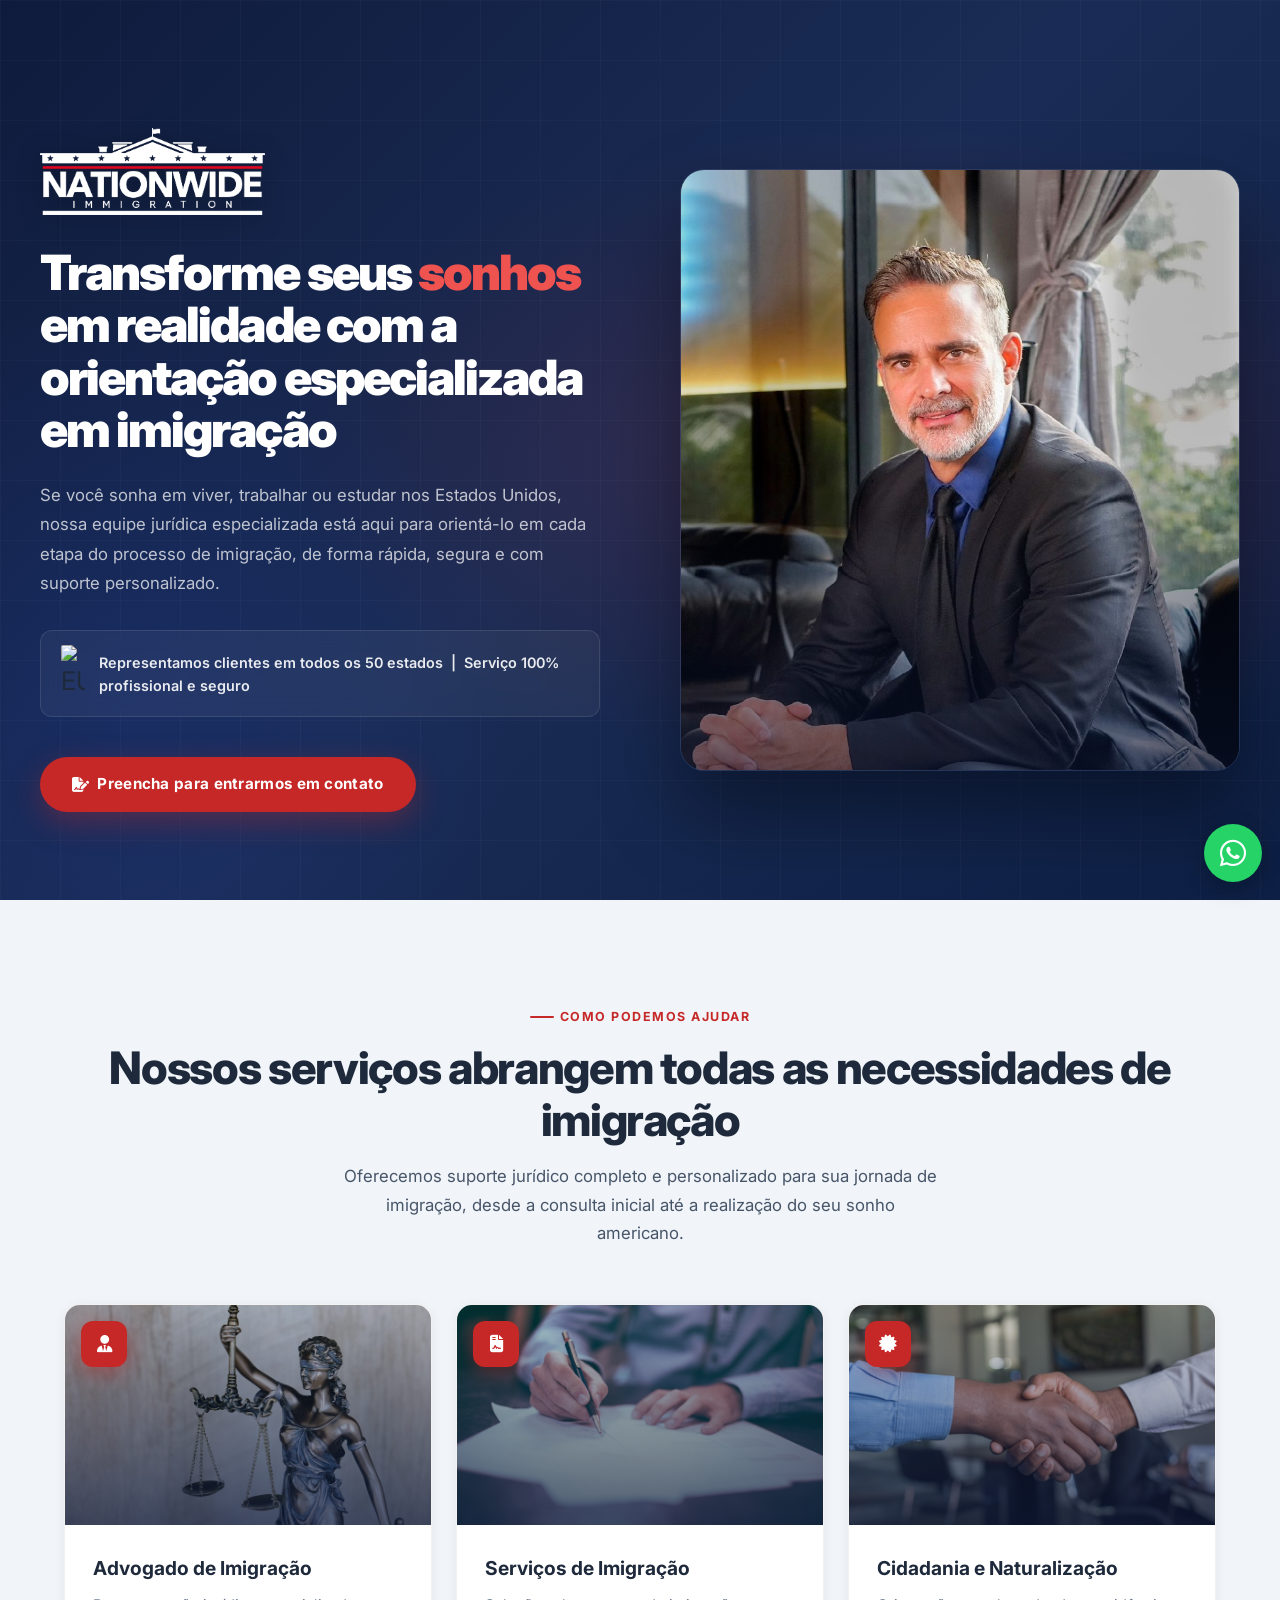
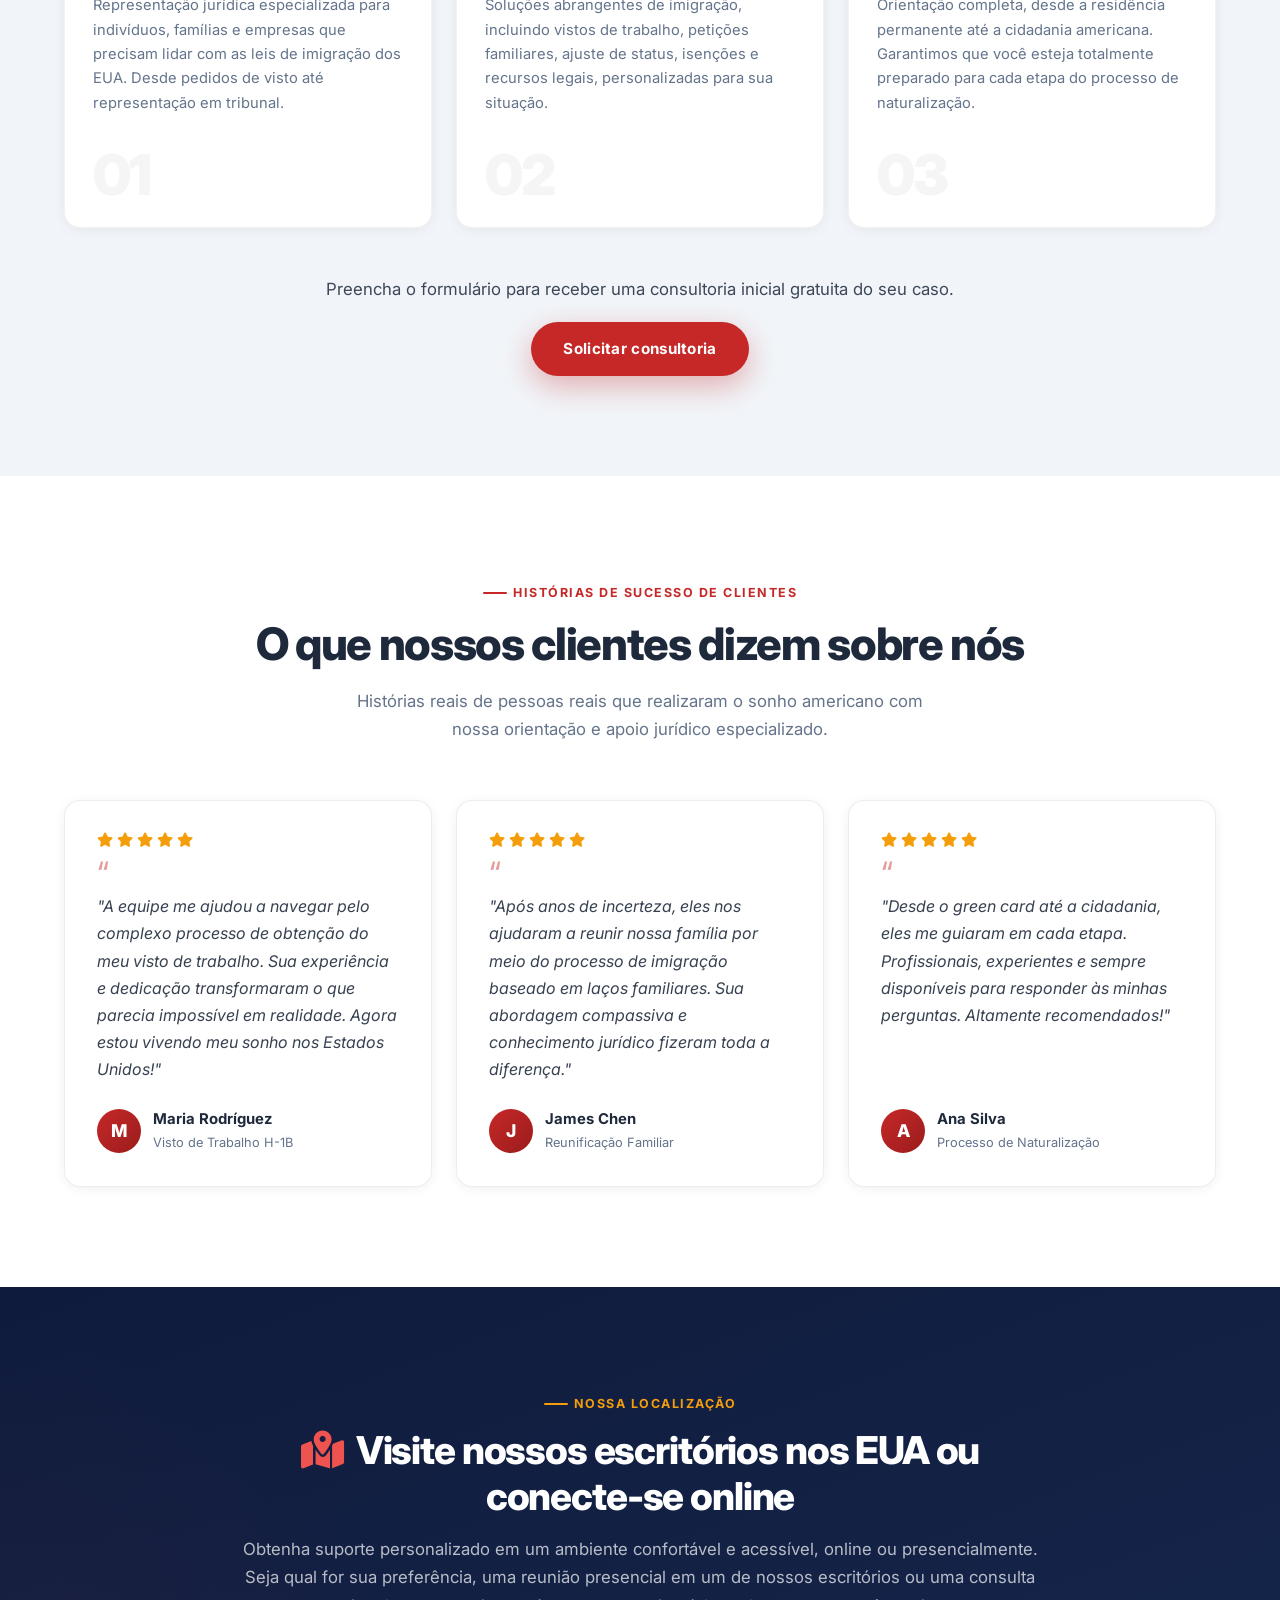
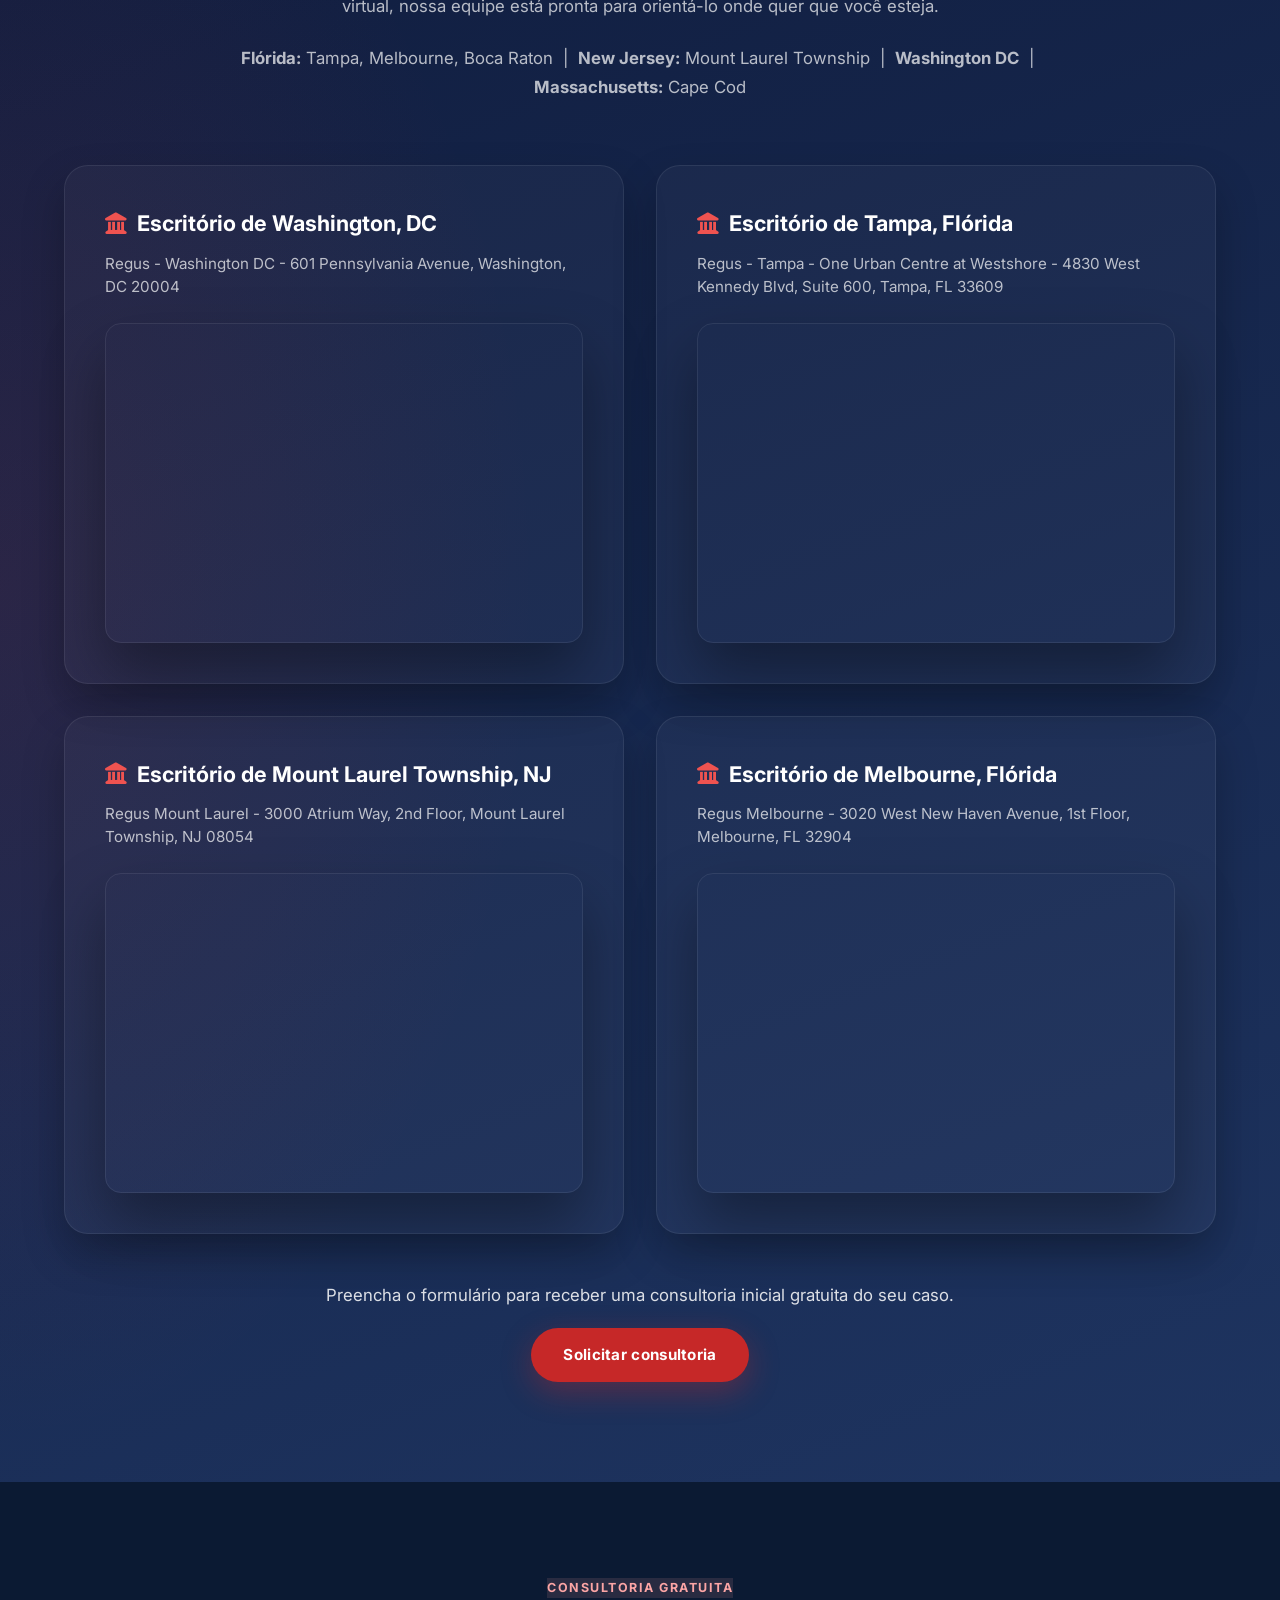
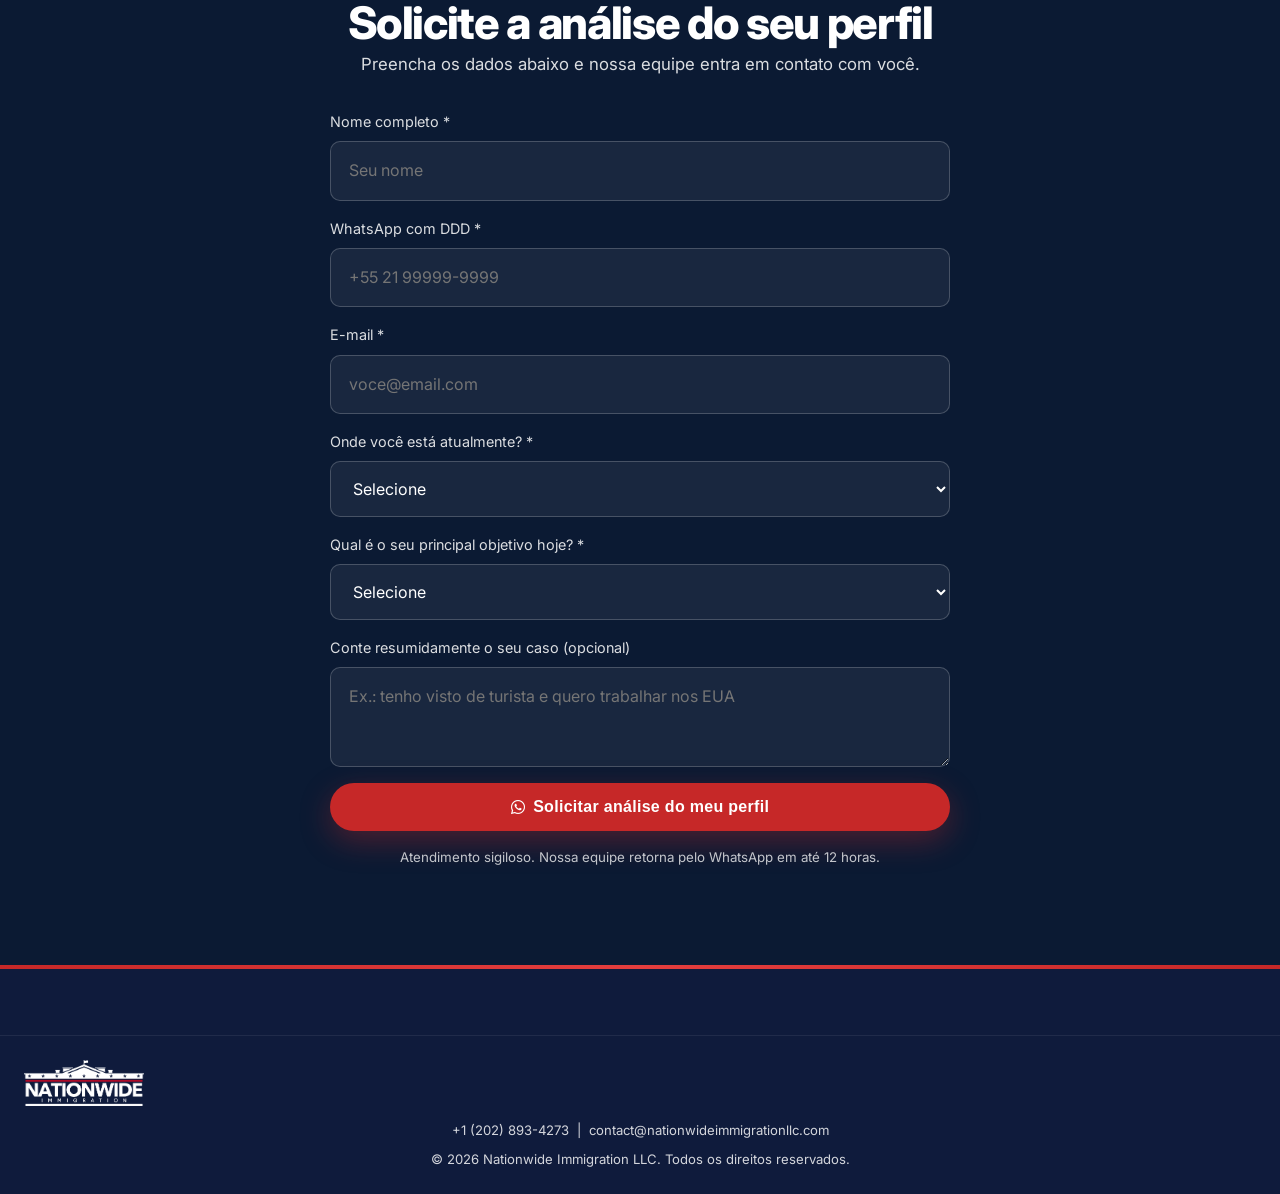
==== commit 09bfc009: "Add files via upload" ====
--- a/index.html
+++ b/index.html
@@ -1750,7 +1750,8 @@
 </div></section>
 
 <footer class="footer"><div class="footer__bottom"><img src="img/logo-claro.png" alt="Nationwide Immigration LLC" style="height:46px;margin-bottom:14px"><div>+1 (202) 893-4273 &nbsp;|&nbsp; contact@nationwideimmigrationllc.com</div><div style="margin-top:8px">&copy; 2026 Nationwide Immigration LLC. Todos os direitos reservados.</div></div></footer>
-<a class="lp-wa" href="https://api.whatsapp.com/send/?phone=12028934273" target="_blank" aria-label="WhatsApp"><i class="fab fa-whatsapp"></i></a>
+<a class="lp-wa" href="https://api.whatsapp.com/send/?phone=12028934273&text=Ol%C3%A1!%20Vim%20da%20LP%20e%20cliquei%20no%20%C3%ADcone%20do%20WhatsApp.%20Gostaria%20de%20uma%20consulta%20de%20imigra%C3%A7%C3%A3o" target="_blank" aria-label="WhatsApp"><i class="fab fa-whatsapp"></i></a>
+<script>(function(){var msgs={pt:'Olá! Vim da LP e cliquei no ícone do WhatsApp. Gostaria de uma consulta de imigração',en:"Hello! I came from the landing page and clicked the WhatsApp icon. I'd like an immigration consultation",es:'¡Hola! Vengo de la landing page y hice clic en el ícono de WhatsApp. Me gustaría una consulta de inmigración'};var l=(document.documentElement.lang||'pt').slice(0,2).toLowerCase();var m=msgs[l]||msgs.pt;var a=document.querySelector('a.lp-wa');if(a)a.href='https://api.whatsapp.com/send/?phone=12028934273&text='+encodeURIComponent(m);})();</script>
 <script>
 var loc=document.getElementById('loc'),uf=document.getElementById('uf');
 loc.addEventListener('change',function(){var u=this.value==='Já estou nos EUA';uf.style.display=document.getElementById('ufl').style.display=u?'':'none';uf.required=u;if(!u)uf.value='';});
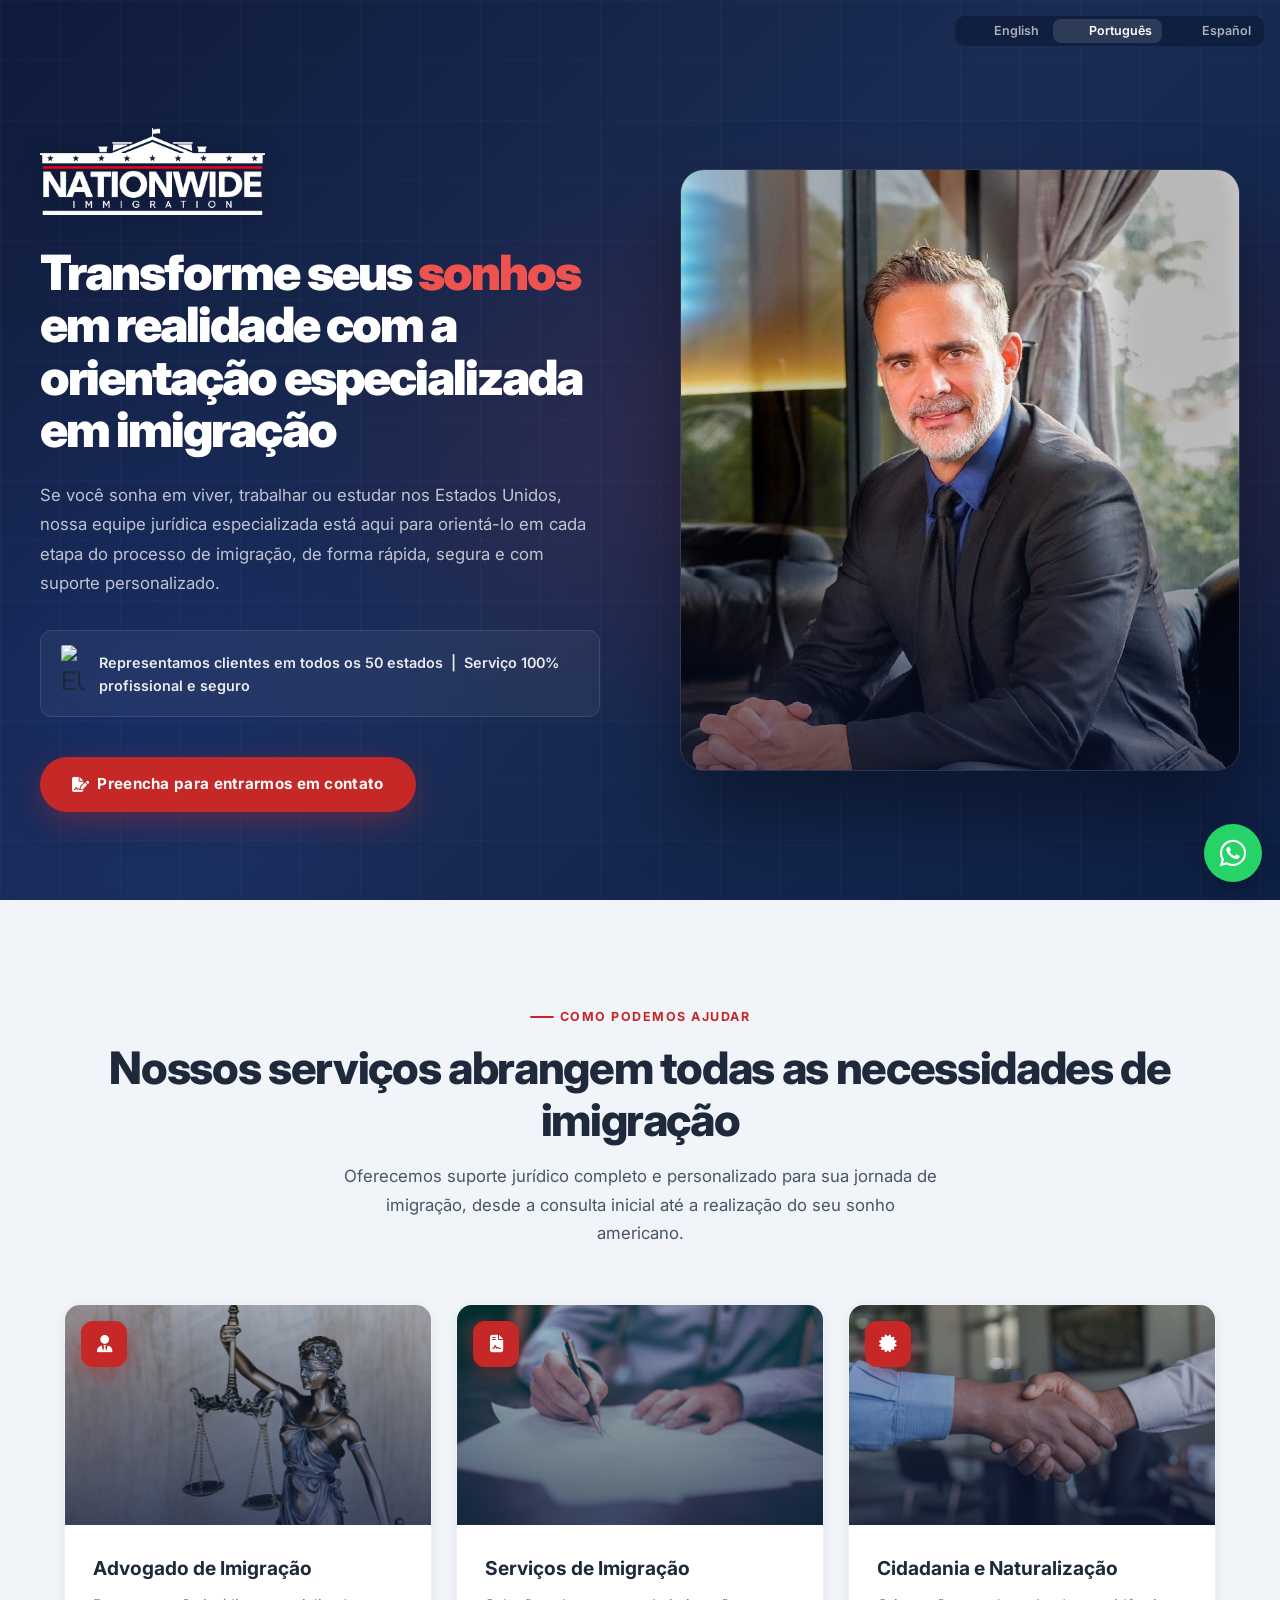
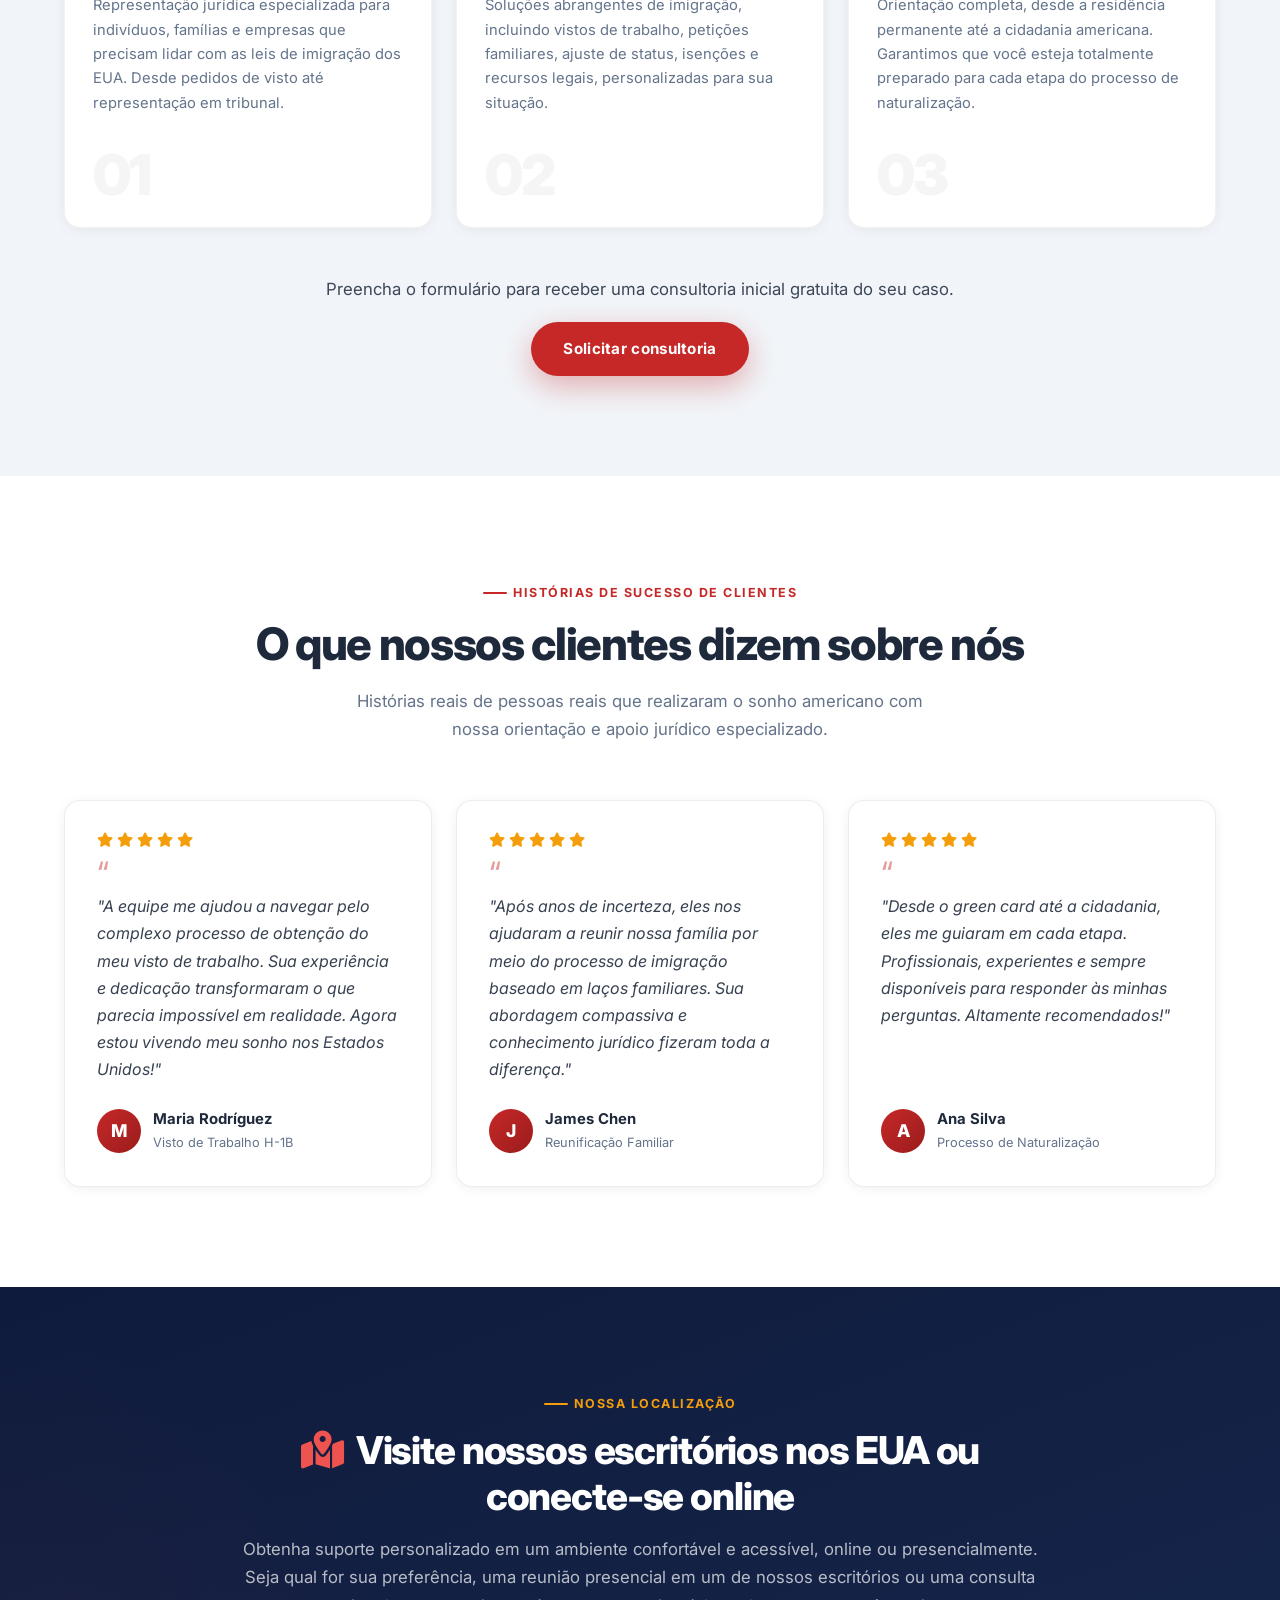
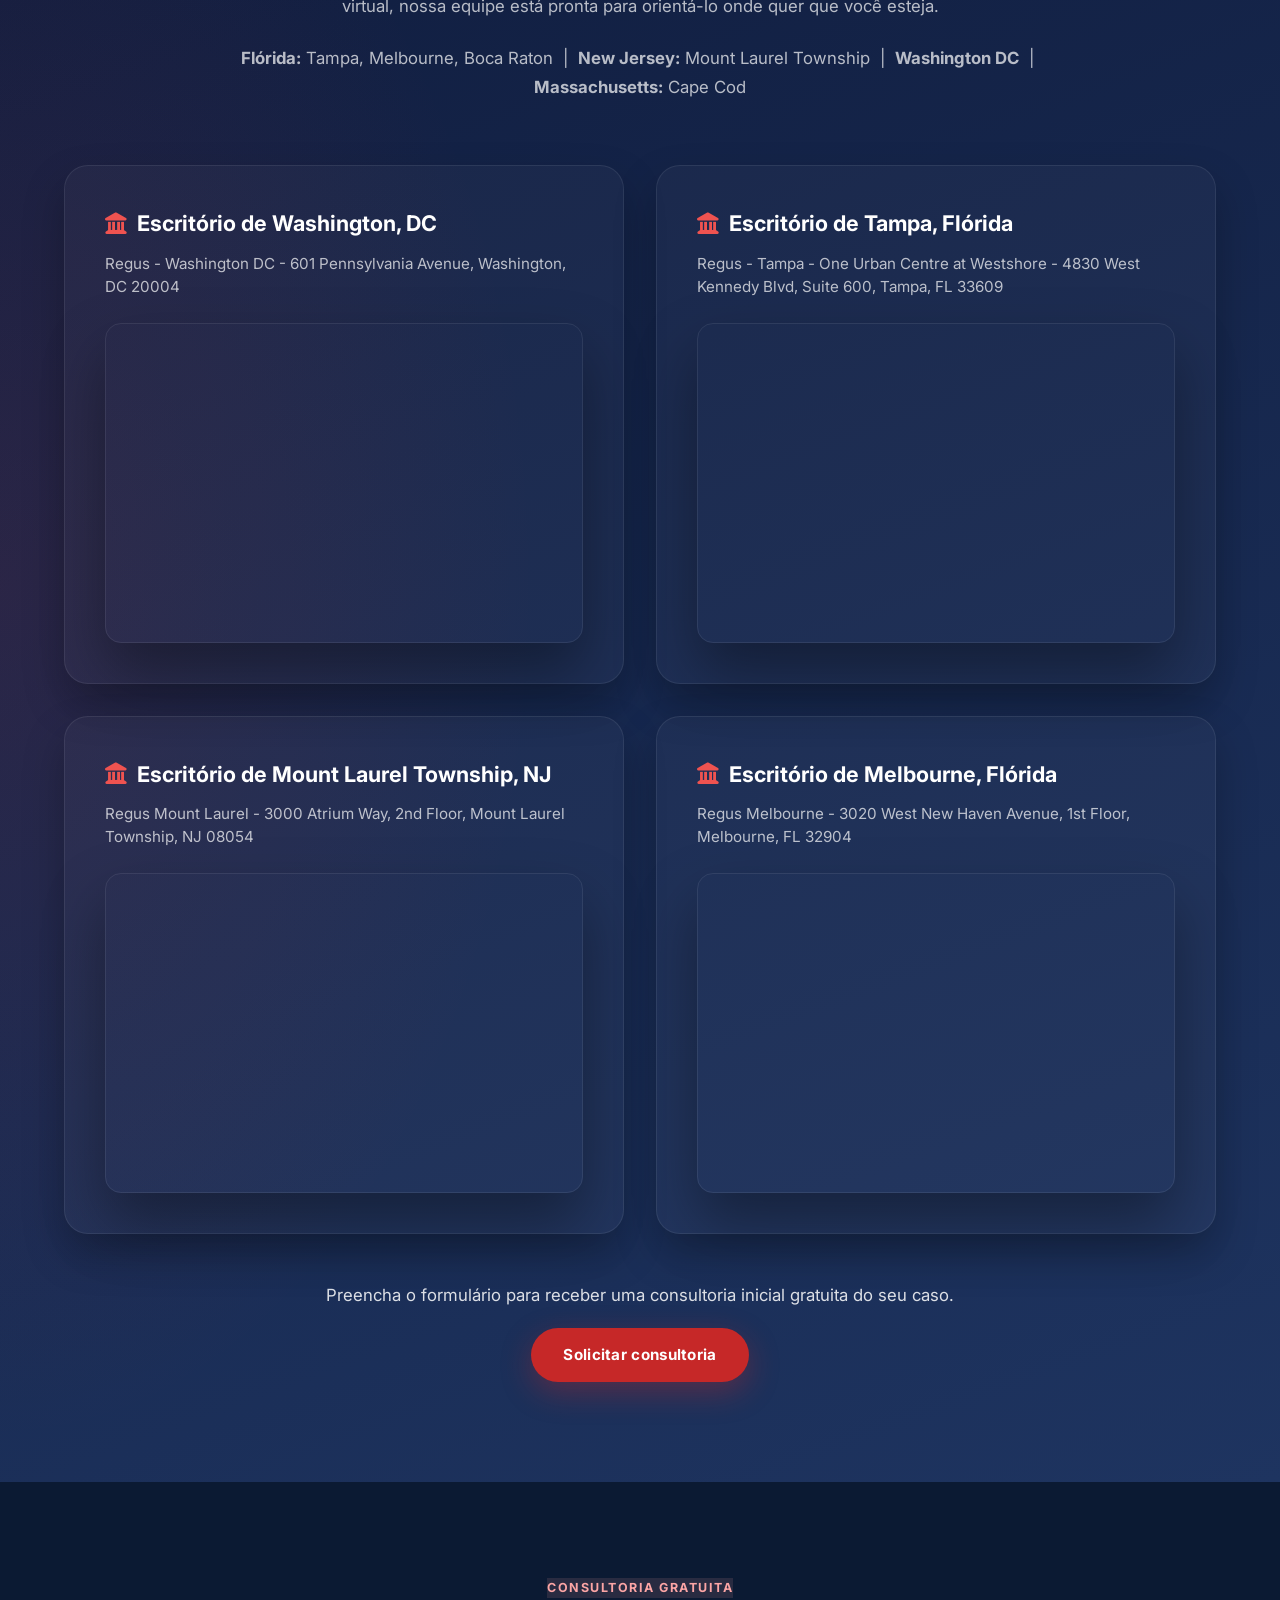
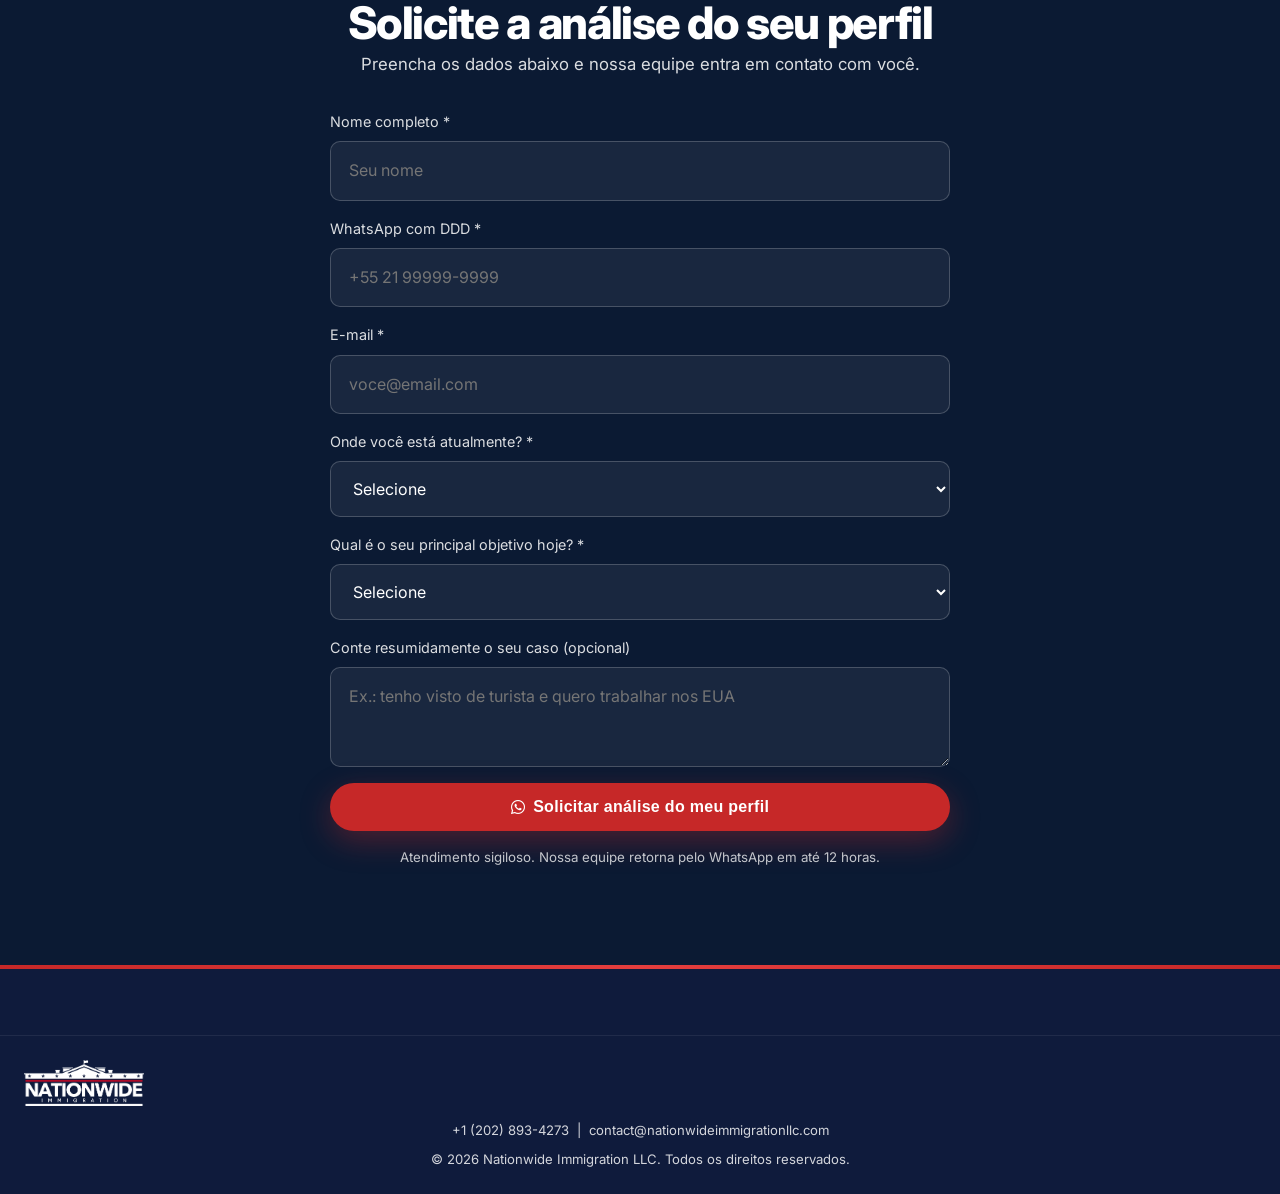
==== commit 47862ebe: "Add files via upload" ====
--- a/index.html
+++ b/index.html
@@ -1,1762 +1,1782 @@
-<!DOCTYPE html>
-<html lang="pt-BR"><head><meta charset="UTF-8">
-<!-- Meta Pixel Code -->
-  <script>
-    !function (f, b, e, v, n, t, s) {
-      if (f.fbq) return; n = f.fbq = function () {
-        n.callMethod ?
-        n.callMethod.apply(n, arguments) : n.queue.push(arguments)
-      };
-      if (!f._fbq) f._fbq = n; n.push = n; n.loaded = !0; n.version = '2.0';
-      n.queue = []; t = b.createElement(e); t.async = !0;
-      t.src = v; s = b.getElementsByTagName(e)[0];
-      s.parentNode.insertBefore(t, s)
-    }(window, document, 'script',
-      'https://connect.facebook.net/en_US/fbevents.js');
-    fbq('init', '1195165865561232');
-    fbq('track', 'PageView');
-  </script>
-  <!-- End Meta Pixel Code -->
-  <!-- Google Tag Manager -->
-  <script>(function (w, d, s, l, i) {
-      w[l] = w[l] || []; w[l].push({
-        'gtm.start':
-          new Date().getTime(), event: 'gtm.js'
-      }); var f = d.getElementsByTagName(s)[0],
-        j = d.createElement(s), dl = l != 'dataLayer' ? '&l=' + l : ''; j.async = true; j.src =
-          'https://www.googletagmanager.com/gtm.js?id=' + i + dl; f.parentNode.insertBefore(j, f);
-    })(window, document, 'script', 'dataLayer', 'GTM-P5R3N7TF');</script>
-  <!-- End Google Tag Manager -->
-<meta name="viewport" content="width=device-width, initial-scale=1.0">
-<title>Nationwide Immigration | Consultoria gratuita em imigração</title>
-<meta name="description" content="Orientação jurídica especializada em imigração nos EUA. Atendemos clientes nos 50 estados. Solicite sua consultoria inicial gratuita.">
-<link rel="preconnect" href="https://fonts.googleapis.com"><link rel="preconnect" href="https://fonts.gstatic.com" crossorigin>
-<link href="https://fonts.googleapis.com/css2?family=Inter:wght@300;400;500;600;700;800;900&display=swap" rel="stylesheet">
-<link rel="stylesheet" href="https://cdnjs.cloudflare.com/ajax/libs/font-awesome/6.5.0/css/all.min.css">
-<style>
-    /* ─── RESET & BASE ─────────────────────────────────── */
-    *,
-    *::before,
-    *::after {
-      box-sizing: border-box;
-      margin: 0;
-      padding: 0;
-    }
-
-    :root {
-      --red: #C62828;
-      --red-dark: #9B1C1C;
-      --red-light: #EF5350;
-      --navy: #0F1B3C;
-      --navy-mid: #1E3A5F;
-      --slate: #1E293B;
-      --muted: #64748B;
-      --light: #F1F5F9;
-      --white: #FFFFFF;
-      --gold: #F59E0B;
-      --radius: 16px;
-      --shadow-sm: 0 2px 12px rgba(0, 0, 0, .06);
-      --shadow-md: 0 8px 32px rgba(0, 0, 0, .10);
-      --shadow-lg: 0 24px 64px rgba(0, 0, 0, .14);
-      --transition: .35s cubic-bezier(.4, 0, .2, 1);
-    }
-
-    html {
-      scroll-behavior: smooth;
-    }
-
-    body {
-      font-family: 'Inter', sans-serif;
-      background: var(--white);
-      color: var(--slate);
-      line-height: 1.6;
-      -webkit-font-smoothing: antialiased;
-    }
-
-    img {
-      display: block;
-      max-width: 100%;
-    }
-
-    a {
-      color: inherit;
-      text-decoration: none;
-    }
-
-    ul {
-      list-style: none;
-    }
-
-    /* ─── UTILITY ──────────────────────────────────────── */
-    .container {
-      max-width: 1200px;
-      margin: 0 auto;
-      padding: 0 24px;
-    }
-
-    .container--wide {
-      max-width: 1400px;
-      margin: 0 auto;
-      padding: 0 24px;
-    }
-
-    .pill-label {
-      display: inline-flex;
-      align-items: center;
-      gap: 6px;
-      font-size: .78rem;
-      font-weight: 700;
-      letter-spacing: 1.5px;
-      text-transform: uppercase;
-      color: var(--red);
-      margin-bottom: 1rem;
-    }
-
-    .pill-label::before {
-      content: '';
-      width: 24px;
-      height: 2px;
-      background: var(--red);
-      border-radius: 2px;
-    }
-
-    .section-title {
-      font-size: clamp(2rem, 4vw, 2.8rem);
-      font-weight: 800;
-      color: var(--slate);
-      line-height: 1.15;
-      letter-spacing: -.03em;
-    }
-
-    .section-title--white {
-      color: var(--white);
-    }
-
-    .section-body {
-      font-size: 1.05rem;
-      color: var(--muted);
-      line-height: 1.7;
-      max-width: 600px;
-    }
-
-    /* ─── NAV ──────────────────────────────────────────── */
-    .nav {
-      position: fixed;
-      top: 0;
-      left: 0;
-      right: 0;
-      z-index: 100;
-      padding: 0 24px;
-      background: rgba(15, 27, 60, .85);
-      backdrop-filter: blur(20px);
-      -webkit-backdrop-filter: blur(20px);
-      border-bottom: 1px solid rgba(255, 255, 255, .06);
-      transition: var(--transition);
-    }
-
-    .nav__inner {
-      max-width: 1200px;
-      margin: 0 auto;
-      display: flex;
-      align-items: center;
-      justify-content: space-between;
-      height: 68px;
-    }
-
-    .nav__logo {
-      font-size: 1.05rem;
-      font-weight: 800;
-      color: var(--white);
-      letter-spacing: -.02em;
-    }
-
-    .nav__logo span {
-      color: var(--red-light);
-    }
-
-    .nav__links {
-      display: flex;
-      align-items: center;
-      gap: 2rem;
-    }
-
-    .nav__links a {
-      font-size: .88rem;
-      font-weight: 500;
-      color: rgba(255, 255, 255, .75);
-      transition: color .2s;
-    }
-
-    .nav__links a:hover {
-      color: var(--white);
-    }
-
-    /* Translation Dropdown */
-    #google_translate_element,
-    .skiptranslate {
-      display: none !important;
-    }
-
-    body {
-      top: 0 !important;
-    }
-
-    .hero__logo {
-      max-width: 450px;
-      margin-bottom: 2rem;
-      filter: drop-shadow(0 4px 12px rgba(0, 0, 0, 0.3));
-      animation: fadeInDown 0.8s ease-out;
-    }
-
-    /* ── Language dropdown ─────────────────────────────── */
-    .flag-icon {
-      width: 20px;
-      height: auto;
-      vertical-align: middle;
-      border-radius: 2px;
-    }
-
-    @keyframes fadeInDown {
-      from {
-        opacity: 0;
-        transform: translateY(-10px);
-      }
-
-      to {
-        opacity: 1;
-        transform: translateY(0);
-      }
-    }
-
-    /* Seletor de idioma: três botões sempre visíveis (mesmo visual das páginas do Kelmer) */
-    .lang-switch {
-      display: flex;
-      gap: 4px;
-      margin-left: 1.2rem;
-    }
-
-    .lang-flag-btn {
-      background: none;
-      border: none;
-      color: rgba(255, 255, 255, .65);
-      padding: 6px 10px;
-      border-radius: 8px;
-      font-family: inherit;
-      font-size: .78rem;
-      font-weight: 600;
-      cursor: pointer;
-      display: inline-flex;
-      align-items: center;
-      gap: 6px;
-      transition: background .15s, color .15s;
-      line-height: 1;
-      white-space: nowrap;
-    }
-
-    .lang-flag-btn:hover {
-      color: #fff;
-      background: rgba(255, 255, 255, .06);
-    }
-
-    .lang-flag-btn.active {
-      color: #fff;
-      background: rgba(255, 255, 255, .12);
-    }
-
-    .nav__cta {
-      background: var(--red);
-      color: var(--white) !important;
-      padding: 9px 22px;
-      border-radius: 50px;
-      font-weight: 700 !important;
-      font-size: .85rem !important;
-      transition: background .2s, transform .2s !important;
-    }
-
-    .nav__cta:hover {
-      background: var(--red-dark) !important;
-      transform: translateY(-1px);
-    }
-
-    @media (max-width: 768px) {
-      .nav__links {
-        display: none;
-      }
-
-      .nav__inner {
-        padding: 0 10px;
-        justify-content: space-between;
-        position: relative;
-      }
-
-      .nav__logo {
-        position: relative !important;
-        left: auto !important;
-        top: auto !important;
-        transform: none !important;
-        opacity: 1 !important;
-        pointer-events: auto !important;
-        display: flex !important;
-        align-items: center;
-        justify-content: flex-start;
-      }
-
-      .nav__logo img {
-        height: 40px !important;
-      }
-
-      /* No celular, só as bandeiras */
-      .lang-flag-btn span {
-        display: none;
-      }
-
-      .lang-flag-btn {
-        padding: 6px 7px;
-      }
-
-      .lang-flag-btn .flag-icon {
-        width: 22px;
-      }
-    }
-
-    /* ─── HERO ─────────────────────────────────────────── */
-    .hero {
-      min-height: 100vh;
-      background: linear-gradient(135deg, var(--navy) 0%, #1A2C55 50%, #0D1F44 100%);
-      display: flex;
-      flex-direction: column;
-      justify-content: center;
-      position: relative;
-      overflow: hidden;
-      padding: 100px 24px 60px;
-    }
-
-    /* animated gradient mesh */
-    .hero::before {
-      content: '';
-      position: absolute;
-      inset: 0;
-      background:
-        radial-gradient(ellipse 80% 60% at 70% 50%, rgba(198, 40, 40, .18) 0%, transparent 60%),
-        radial-gradient(ellipse 50% 80% at 10% 80%, rgba(30, 64, 175, .2) 0%, transparent 60%);
-      pointer-events: none;
-    }
-
-    /* grid lines */
-    .hero::after {
-      content: '';
-      position: absolute;
-      inset: 0;
-      background-image:
-        linear-gradient(rgba(255, 255, 255, .025) 1px, transparent 1px),
-        linear-gradient(90deg, rgba(255, 255, 255, .025) 1px, transparent 1px);
-      background-size: 60px 60px;
-      pointer-events: none;
-    }
-
-    .hero__inner {
-      max-width: 1200px;
-      margin: 0 auto;
-      display: grid;
-      grid-template-columns: 1fr 1fr;
-      gap: 5rem;
-      align-items: center;
-      position: relative;
-      z-index: 2;
-      width: 100%;
-    }
-
-    .hero__badge {
-      display: inline-flex;
-      align-items: center;
-      gap: 10px;
-      padding: 8px 18px;
-      background: rgba(255, 255, 255, .06);
-      border: 1px solid rgba(255, 255, 255, .12);
-      border-radius: 50px;
-      color: rgba(255, 255, 255, .8);
-      font-size: .8rem;
-      font-weight: 600;
-      letter-spacing: .5px;
-      margin-bottom: 1.5rem;
-      backdrop-filter: blur(10px);
-    }
-
-    .hero__badge-dot {
-      width: 8px;
-      height: 8px;
-      background: #4ADE80;
-      border-radius: 50%;
-      box-shadow: 0 0 0 3px rgba(74, 222, 128, .25);
-      animation: pulse-dot 2s ease-in-out infinite;
-    }
-
-    @keyframes pulse-dot {
-
-      0%,
-      100% {
-        box-shadow: 0 0 0 3px rgba(74, 222, 128, .25);
-      }
-
-      50% {
-        box-shadow: 0 0 0 6px rgba(74, 222, 128, .1);
-      }
-    }
-
-    .hero__title {
-      font-size: clamp(2.1rem, 3.8vw, 3.2rem);
-      font-weight: 900;
-      line-height: 1.08;
-      letter-spacing: -.04em;
-      color: var(--white);
-      margin-bottom: 1.5rem;
-    }
-
-    .hero__title .hl {
-      color: var(--red-light);
-    }
-
-    .hero__desc {
-      font-size: 1.05rem;
-      color: rgba(255, 255, 255, .72);
-      line-height: 1.75;
-      max-width: 560px;
-      margin-bottom: 2rem;
-    }
-
-    .hero__info-strip {
-      display: flex;
-      align-items: center;
-      gap: 14px;
-      padding: 14px 20px;
-      background: rgba(255, 255, 255, .05);
-      border: 1px solid rgba(255, 255, 255, .1);
-      border-radius: 12px;
-      margin-bottom: 2.5rem;
-      backdrop-filter: blur(10px);
-    }
-
-    .hero__info-icon {
-      font-size: 1.6rem;
-      flex-shrink: 0;
-    }
-
-    .hero__info-text {
-      font-size: .9rem;
-      font-weight: 600;
-      color: rgba(255, 255, 255, .9);
-    }
-
-    .hero__cta-row {
-      display: flex;
-      gap: 1rem;
-      flex-wrap: wrap;
-      align-items: center;
-    }
-
-    .btn {
-      display: inline-flex;
-      align-items: center;
-      gap: 8px;
-      padding: 15px 32px;
-      border-radius: 50px;
-      font-weight: 700;
-      font-size: .95rem;
-      letter-spacing: .3px;
-      transition: var(--transition);
-      cursor: pointer;
-      border: none;
-    }
-
-    .btn--primary {
-      background: var(--red);
-      color: var(--white);
-      box-shadow: 0 10px 30px rgba(198, 40, 40, .35);
-    }
-
-    .btn--primary:hover {
-      background: var(--red-dark);
-      transform: translateY(-2px);
-      box-shadow: 0 16px 40px rgba(198, 40, 40, .45);
-    }
-
-    /* image side */
-    .hero__visual {
-      position: relative;
-      animation: fadeSlideRight .9s .2s both ease-out;
-    }
-
-    @keyframes fadeSlideRight {
-      from {
-        opacity: 0;
-        transform: translateX(40px);
-      }
-
-      to {
-        opacity: 1;
-        transform: translateX(0);
-      }
-    }
-
-    .hero__img-wrap {
-      border-radius: 24px;
-      overflow: hidden;
-      position: relative;
-      box-shadow: 0 40px 80px rgba(0, 0, 0, .4);
-      border: 1px solid rgba(255, 255, 255, .08);
-    }
-
-    .hero__img-wrap::after {
-      content: '';
-      position: absolute;
-      inset: 0;
-      background: linear-gradient(180deg, transparent 50%, rgba(10, 20, 50, .6) 100%);
-      pointer-events: none;
-    }
-
-    .hero__img {
-      width: 100%;
-      height: 600px;
-      object-fit: cover;
-      object-position: center top;
-    }
-
-    /* floating stats cards */
-    .hero__stat {
-      position: absolute;
-      background: rgba(255, 255, 255, .95);
-      backdrop-filter: blur(12px);
-      border-radius: 14px;
-      padding: 14px 20px;
-      box-shadow: 0 20px 40px rgba(0, 0, 0, .25);
-      display: flex;
-      align-items: center;
-      gap: 12px;
-    }
-
-    .hero__stat--1 {
-      bottom: 30px;
-      left: -30px;
-    }
-
-    .hero__stat--2 {
-      top: 40px;
-      right: -20px;
-    }
-
-    .hero__stat-icon {
-      width: 42px;
-      height: 42px;
-      border-radius: 10px;
-      background: linear-gradient(135deg, var(--red), var(--red-dark));
-      display: flex;
-      align-items: center;
-      justify-content: center;
-      color: white;
-      font-size: 1.1rem;
-      flex-shrink: 0;
-    }
-
-    .hero__stat-num {
-      font-size: 1.3rem;
-      font-weight: 800;
-      color: var(--slate);
-      line-height: 1;
-    }
-
-    .hero__stat-label {
-      font-size: .75rem;
-      font-weight: 500;
-      color: var(--muted);
-    }
-
-    @media (max-width: 1024px) {
-      .hero__inner {
-        grid-template-columns: 1fr;
-        gap: 3rem;
-        text-align: center;
-      }
-
-      .hero__logo {
-        margin-left: auto;
-        margin-right: auto;
-        max-width: 280px;
-      }
-
-      .hero__desc {
-        max-width: 100%;
-      }
-
-      .hero__cta-row {
-        justify-content: center;
-      }
-
-      .hero__info-strip {
-        text-align: left;
-      }
-
-      .hero__stat--1,
-      .hero__stat--2 {
-        display: none;
-      }
-    }
-
-    @media (max-width: 640px) {
-      .hero__img {
-        height: 380px;
-      }
-    }
-
-    /* ─── SERVICES ─────────────────────────────────────── */
-    .services {
-      padding: 100px 0;
-      background: var(--light);
-    }
-
-    .services__header {
-      text-align: center;
-      margin-bottom: 56px;
-    }
-
-    .services__header .section-body {
-      margin: 1rem auto 0;
-    }
-
-    .services__grid {
-      display: grid;
-      grid-template-columns: repeat(3, 1fr);
-      gap: 24px;
-    }
-
-    .service-card {
-      background: var(--white);
-      border-radius: var(--radius);
-      overflow: hidden;
-      position: relative;
-      box-shadow: var(--shadow-sm);
-      border: 1px solid rgba(0, 0, 0, .05);
-      transition: var(--transition);
-      display: flex;
-      flex-direction: column;
-    }
-
-    .service-card:hover {
-      transform: translateY(-6px);
-      box-shadow: var(--shadow-lg);
-    }
-
-    .service-card__img-wrap {
-      position: relative;
-      height: 220px;
-      overflow: hidden;
-    }
-
-    .service-card__img-wrap img {
-      width: 100%;
-      height: 100%;
-      object-fit: cover;
-      transition: transform .5s ease;
-    }
-
-    .service-card:hover .service-card__img-wrap img {
-      transform: scale(1.06);
-    }
-
-    .service-card__img-overlay {
-      position: absolute;
-      inset: 0;
-      background: linear-gradient(180deg, rgba(15, 27, 60, .15) 0%, rgba(15, 27, 60, .7) 100%);
-    }
-
-    /* icon in corner of image */
-    .service-card__badge {
-      position: absolute;
-      top: 16px;
-      left: 16px;
-      width: 46px;
-      height: 46px;
-      background: var(--red);
-      border-radius: 12px;
-      display: flex;
-      align-items: center;
-      justify-content: center;
-      color: white;
-      font-size: 1.1rem;
-      box-shadow: 0 6px 20px rgba(198, 40, 40, .4);
-    }
-
-    .service-card__body {
-      padding: 28px 28px 32px;
-      flex: 1;
-    }
-
-    .service-card__title {
-      font-size: 1.2rem;
-      font-weight: 700;
-      color: var(--slate);
-      margin-bottom: 10px;
-    }
-
-    .service-card__desc {
-      font-size: .92rem;
-      color: var(--muted);
-      line-height: 1.65;
-    }
-
-    .service-card__footer {
-      padding: 0 28px 24px;
-      display: flex;
-      align-items: center;
-      justify-content: space-between;
-    }
-
-    .service-card__link {
-      font-size: .85rem;
-      font-weight: 700;
-      color: var(--red);
-      display: flex;
-      align-items: center;
-      gap: 6px;
-      transition: gap .2s;
-    }
-
-    .service-card:hover .service-card__link {
-      gap: 10px;
-    }
-
-    .service-card__num {
-      font-size: 3.5rem;
-      font-weight: 900;
-      color: rgba(0, 0, 0, .04);
-      line-height: 1;
-      letter-spacing: -.04em;
-    }
-
-    @media (max-width: 900px) {
-      .services__grid {
-        grid-template-columns: 1fr;
-      }
-    }
-
-    @media (min-width: 640px) and (max-width: 900px) {
-      .services__grid {
-        grid-template-columns: 1fr 1fr;
-      }
-    }
-
-    /* ─── TEAM ─────────────────────────────────────────── */
-    .team {
-      padding: 100px 0;
-      background: linear-gradient(160deg, var(--navy) 0%, #1A2C55 100%);
-      position: relative;
-      overflow: hidden;
-    }
-
-    .team::before {
-      content: '';
-      position: absolute;
-      inset: 0;
-      background-image:
-        linear-gradient(rgba(255, 255, 255, .02) 1px, transparent 1px),
-        linear-gradient(90deg, rgba(255, 255, 255, .02) 1px, transparent 1px);
-      background-size: 50px 50px;
-      pointer-events: none;
-    }
-
-    .team__header {
-      text-align: center;
-      margin-bottom: 56px;
-      position: relative;
-      z-index: 2;
-    }
-
-    .team__header .pill-label {
-      color: var(--gold);
-    }
-
-    .team__header .pill-label::before {
-      background: var(--gold);
-    }
-
-    .team__header .section-body {
-      color: rgba(255, 255, 255, .65);
-      margin: 1rem auto 0;
-    }
-
-    .team__track-wrap {
-      position: relative;
-      z-index: 2;
-    }
-
-    .team__track {
-      display: flex;
-      gap: 24px;
-      overflow-x: auto;
-      padding: 8px 4px 20px;
-      scroll-behavior: smooth;
-      scrollbar-width: none;
-      -ms-overflow-style: none;
-    }
-
-    .team__track::-webkit-scrollbar {
-      display: none;
-    }
-
-    .team-card {
-      min-width: 320px;
-      background: rgba(255, 255, 255, .07);
-      border: 1px solid rgba(255, 255, 255, .12);
-      border-radius: 20px;
-      overflow: hidden;
-      transition: var(--transition);
-      backdrop-filter: blur(16px);
-    }
-
-    .team-card:hover {
-      background: rgba(255, 255, 255, .11);
-      transform: translateY(-6px);
-      box-shadow: 0 30px 60px rgba(0, 0, 0, .3);
-    }
-
-    .team-card__photo-wrap {
-      position: relative;
-      overflow: hidden;
-    }
-
-    .team-card__photo {
-      width: 100%;
-      height: 350px;
-      object-fit: cover;
-      object-position: center top;
-      transition: transform .5s ease;
-    }
-
-    .team-card:hover .team-card__photo {
-      transform: scale(1.05);
-    }
-
-    .team-card__photo-overlay {
-      position: absolute;
-      inset: 0;
-      background: linear-gradient(180deg, transparent 40%, rgba(10, 20, 50, .8) 100%);
-    }
-
-    .team-card__body {
-      padding: 24px;
-    }
-
-    .team-card__name {
-      font-size: 1.2rem;
-      font-weight: 700;
-      color: var(--white);
-      margin-bottom: 4px;
-    }
-
-    .team-card__role {
-      font-size: .78rem;
-      font-weight: 700;
-      color: var(--gold);
-      text-transform: uppercase;
-      letter-spacing: 1.2px;
-      margin-bottom: 14px;
-    }
-
-    .team-card__divider {
-      width: 30px;
-      height: 2px;
-      background: var(--red);
-      border-radius: 2px;
-      margin-bottom: 14px;
-    }
-
-    .team-card__desc {
-      font-size: .88rem;
-      color: rgba(255, 255, 255, .72);
-      line-height: 1.65;
-    }
-
-    .team-card__desc .description-short {
-      display: none;
-    }
-
-    .team-card__desc .description-full {
-      display: -webkit-box;
-      -webkit-line-clamp: 3;
-      -webkit-box-orient: vertical;
-      overflow: hidden;
-    }
-
-    .team-card__desc.expanded .description-full {
-      display: block;
-      -webkit-line-clamp: unset;
-      overflow: visible;
-    }
-
-    .read-more-btn {
-      background: none;
-      border: none;
-      color: var(--gold);
-      cursor: pointer;
-      font-weight: 600;
-      font-size: .85rem;
-      padding: 8px 0 0;
-      display: flex;
-      align-items: center;
-      gap: 5px;
-      transition: gap .2s;
-    }
-
-    .read-more-btn:hover {
-      gap: 8px;
-    }
-
-    .team__controls {
-      display: flex;
-      justify-content: center;
-      gap: 12px;
-      margin-top: 32px;
-      position: relative;
-      z-index: 2;
-    }
-
-    .carousel-btn {
-      width: 48px;
-      height: 48px;
-      background: rgba(255, 255, 255, .08);
-      border: 1px solid rgba(255, 255, 255, .15);
-      border-radius: 50%;
-      color: white;
-      cursor: pointer;
-      display: flex;
-      align-items: center;
-      justify-content: center;
-      transition: var(--transition);
-      font-size: 1rem;
-    }
-
-    .carousel-btn:hover {
-      background: var(--gold);
-      color: var(--navy);
-      border-color: var(--gold);
-      transform: scale(1.08);
-    }
-
-    /* ─── TESTIMONIALS ─────────────────────────────────── */
-    .testimonials {
-      padding: 100px 0;
-      background: var(--white);
-    }
-
-    .testimonials__header {
-      text-align: center;
-      margin-bottom: 56px;
-    }
-
-    .testimonials__header .section-body {
-      margin: 1rem auto 0;
-    }
-
-    .testimonials__grid {
-      display: grid;
-      grid-template-columns: repeat(3, 1fr);
-      gap: 24px;
-    }
-
-    .testi-card {
-      background: var(--white);
-      border: 1px solid rgba(0, 0, 0, .07);
-      border-radius: var(--radius);
-      padding: 32px;
-      display: flex;
-      flex-direction: column;
-      box-shadow: var(--shadow-sm);
-      transition: var(--transition);
-      position: relative;
-      overflow: hidden;
-    }
-
-    .testi-card::before {
-      content: '';
-      position: absolute;
-      top: 0;
-      left: 0;
-      right: 0;
-      height: 3px;
-      background: linear-gradient(90deg, var(--red), var(--red-light));
-      transform: scaleX(0);
-      transform-origin: left;
-      transition: transform .4s ease;
-    }
-
-    .testi-card:hover {
-      transform: translateY(-4px);
-      box-shadow: var(--shadow-md);
-    }
-
-    .testi-card:hover::before {
-      transform: scaleX(1);
-    }
-
-    .testi-card__stars {
-      display: flex;
-      gap: 4px;
-      margin-bottom: 20px;
-    }
-
-    .testi-card__stars i {
-      color: var(--gold);
-      font-size: .9rem;
-    }
-
-    .testi-card__quote {
-      font-size: 1rem;
-      color: #374151;
-      line-height: 1.7;
-      font-style: italic;
-      flex: 1;
-      margin-bottom: 24px;
-    }
-
-    .testi-card__quote::before {
-      content: '\201C';
-      color: var(--red);
-      font-size: 2.2rem;
-      line-height: .4;
-      font-style: normal;
-      display: block;
-      margin-bottom: 12px;
-      opacity: .45;
-    }
-
-    .testi-card__author {
-      display: flex;
-      align-items: center;
-      gap: 12px;
-    }
-
-    .testi-card__avatar {
-      width: 44px;
-      height: 44px;
-      border-radius: 50%;
-      background: linear-gradient(135deg, var(--red), var(--red-dark));
-      display: flex;
-      align-items: center;
-      justify-content: center;
-      color: white;
-      font-weight: 800;
-      font-size: 1.1rem;
-      flex-shrink: 0;
-    }
-
-    .testi-card__name {
-      font-weight: 700;
-      font-size: .93rem;
-      color: var(--slate);
-    }
-
-    .testi-card__case {
-      font-size: .8rem;
-      color: var(--muted);
-      margin-top: 2px;
-    }
-
-    @media (max-width: 900px) {
-      .testimonials__grid {
-        grid-template-columns: 1fr;
-      }
-    }
-
-    @media (min-width: 600px) and (max-width: 900px) {
-      .testimonials__grid {
-        grid-template-columns: 1fr 1fr;
-      }
-    }
-
-    /* ─── PARTNERS ─────────────────────────────────────── */
-    .partners {
-      padding: 100px 0;
-      background: var(--light);
-    }
-
-    .partners__header {
-      text-align: center;
-      margin-bottom: 56px;
-    }
-
-    .partners__header .section-body {
-      margin: 1rem auto 0;
-    }
-
-    .partners__track {
-      display: flex;
-      gap: 24px;
-      overflow-x: auto;
-      padding: 8px 4px 20px;
-      scroll-behavior: smooth;
-      scrollbar-width: none;
-      -ms-overflow-style: none;
-    }
-
-    .partners__track::-webkit-scrollbar {
-      display: none;
-    }
-
-    .partner-card {
-      min-width: 280px;
-      background: var(--white);
-      border-radius: var(--radius);
-      overflow: hidden;
-      border: 1px solid rgba(0, 0, 0, .06);
-      box-shadow: var(--shadow-sm);
-      transition: var(--transition);
-    }
-
-    .partner-card:hover {
-      transform: translateY(-6px);
-      box-shadow: var(--shadow-lg);
-    }
-
-    .partner-card__img-wrap {
-      position: relative;
-      overflow: hidden;
-    }
-
-    .partner-card__img {
-      width: 100%;
-      height: 310px;
-      object-fit: cover;
-      object-position: center top;
-      transition: transform .5s ease;
-    }
-
-    .partner-card:hover .partner-card__img {
-      transform: scale(1.05);
-    }
-
-    .partner-card__img-overlay {
-      position: absolute;
-      inset: 0;
-      background: linear-gradient(180deg, transparent 50%, rgba(10, 20, 50, .55) 100%);
-    }
-
-    .partner-card__country {
-      position: absolute;
-      bottom: 12px;
-      left: 16px;
-      display: flex;
-      align-items: center;
-      gap: 6px;
-      background: var(--red);
-      color: white;
-      font-size: .74rem;
-      font-weight: 700;
-      text-transform: uppercase;
-      letter-spacing: .8px;
-      padding: 5px 12px;
-      border-radius: 50px;
-    }
-
-    .partner-card__body {
-      padding: 22px;
-    }
-
-    .partner-card__name {
-      font-size: 1.1rem;
-      font-weight: 700;
-      color: var(--navy);
-      margin-bottom: 10px;
-    }
-
-    .partner-card__desc {
-      font-size: .86rem;
-      color: var(--muted);
-      line-height: 1.65;
-    }
-
-    .partner-card__desc .description-short {
-      display: none;
-    }
-
-    .partner-card__desc .description-full {
-      display: -webkit-box;
-      -webkit-line-clamp: 3;
-      -webkit-box-orient: vertical;
-      overflow: hidden;
-    }
-
-    .partner-card__desc.expanded .description-full {
-      display: block;
-      -webkit-line-clamp: unset;
-      overflow: visible;
-    }
-
-    .partner-card .read-more-btn {
-      color: var(--navy);
-      padding-top: 10px;
-    }
-
-    .partner-card .read-more-btn:hover {
-      color: var(--red);
-    }
-
-    .partners__controls {
-      display: flex;
-      justify-content: center;
-      gap: 12px;
-      margin-top: 32px;
-    }
-
-    .carousel-control-btn {
-      width: 48px;
-      height: 48px;
-      background: var(--white);
-      border: 2px solid #E2E8F0;
-      border-radius: 50%;
-      color: var(--muted);
-      cursor: pointer;
-      display: flex;
-      align-items: center;
-      justify-content: center;
-      font-size: 1rem;
-      transition: var(--transition);
-      box-shadow: var(--shadow-sm);
-    }
-
-    .carousel-control-btn:hover {
-      background: var(--navy);
-      color: white;
-      border-color: var(--navy);
-      transform: scale(1.08);
-    }
-
-    /* ─── LOCATION ─────────────────────────────────────── */
-    .location {
-      padding: 100px 0;
-      background: linear-gradient(160deg, var(--navy) 0%, #1E3460 100%);
-      position: relative;
-      overflow: hidden;
-    }
-
-    .location::before {
-      content: '';
-      position: absolute;
-      inset: 0;
-      background: radial-gradient(ellipse 70% 80% at 0% 50%, rgba(198, 40, 40, .12) 0%, transparent 60%);
-      pointer-events: none;
-    }
-
-    .location__intro {
-      text-align: center;
-      max-width: 800px;
-      margin: 0 auto 4rem auto;
-      position: relative;
-      z-index: 2;
-    }
-
-    .location__pill {
-      color: var(--gold);
-      margin-bottom: .8rem;
-    }
-
-    .location__pill::before {
-      background: var(--gold);
-    }
-
-    .location__title {
-      font-size: clamp(1.8rem, 3vw, 2.6rem);
-      font-weight: 800;
-      color: var(--white);
-      line-height: 1.2;
-      letter-spacing: -.03em;
-      margin-bottom: 1rem;
-    }
-
-    .location__desc-main {
-      color: rgba(255, 255, 255, .7);
-      font-size: 1.05rem;
-      line-height: 1.7;
-      margin-bottom: 1.5rem;
-    }
-
-    .location__actions {
-      display: flex;
-      justify-content: center;
-      margin-top: 1.5rem;
-    }
-
-    .location__grid {
-      display: grid;
-      grid-template-columns: 1fr 1fr;
-      gap: 2rem;
-      position: relative;
-      z-index: 2;
-    }
-
-    .office-card {
-      background: rgba(255, 255, 255, 0.03);
-      border: 1px solid rgba(255, 255, 255, 0.08);
-      border-radius: 24px;
-      padding: 2.5rem;
-      display: flex;
-      flex-direction: column;
-      gap: 1.5rem;
-      box-shadow: 0 20px 40px rgba(0, 0, 0, 0.25);
-      transition: transform 0.3s ease, border-color 0.3s ease, box-shadow 0.3s ease;
-    }
-
-    .office-card:hover {
-      transform: translateY(-5px);
-      border-color: rgba(198, 40, 40, 0.4);
-      box-shadow: 0 25px 50px rgba(198, 40, 40, 0.15);
-    }
-
-    .office-card__info {
-      display: flex;
-      flex-direction: column;
-      gap: 0.75rem;
-    }
-
-    .office-card__title {
-      font-size: 1.35rem;
-      font-weight: 700;
-      color: var(--white);
-      display: flex;
-      align-items: center;
-      gap: 0.6rem;
-    }
-
-    .office-card__title i {
-      color: var(--red-light);
-    }
-
-    .office-card__address {
-      color: rgba(255, 255, 255, 0.7);
-      font-size: 0.95rem;
-      line-height: 1.5;
-    }
-
-    .map-wrap {
-      border-radius: 20px;
-      overflow: hidden;
-      box-shadow: 0 30px 60px rgba(0, 0, 0, .35);
-      border: 1px solid rgba(255, 255, 255, .08);
-      height: 420px;
-    }
-
-    .map-wrap iframe {
-      width: 100%;
-      height: 100%;
-      border: 0;
-      display: block;
-    }
-
-    .office-card .map-wrap {
-      height: 320px;
-      margin-top: auto;
-      border-radius: 16px;
-    }
-
-    @media (max-width: 1100px) {
-      .location__grid {
-        grid-template-columns: 1fr 1fr;
-      }
-    }
-
-    @media (max-width: 768px) {
-      .location__grid {
-        grid-template-columns: 1fr;
-      }
-
-      .office-card {
-        padding: 1.8rem;
-      }
-    }
-
-    /* ─── KELMER STORY ─────────────────────────────────── */
-    .story {
-      padding: 100px 0;
-      background: var(--white);
-    }
-
-    .story__inner {
-      display: grid;
-      grid-template-columns: 1fr 1fr;
-      gap: 5rem;
-      align-items: center;
-    }
-
-    .story__badge {
-      display: inline-flex;
-      align-items: center;
-      gap: 8px;
-      background: rgba(198, 40, 40, .08);
-      border: 1px solid rgba(198, 40, 40, .2);
-      color: var(--red);
-      font-size: .78rem;
-      font-weight: 700;
-      letter-spacing: 1px;
-      text-transform: uppercase;
-      padding: 7px 16px;
-      border-radius: 50px;
-      margin-bottom: 1.2rem;
-    }
-
-    .story__title {
-      font-size: clamp(2rem, 3.5vw, 2.8rem);
-      font-weight: 800;
-      line-height: 1.15;
-      letter-spacing: -.03em;
-      color: var(--slate);
-      margin-bottom: 1.2rem;
-    }
-
-    .story__text {
-      font-size: 1rem;
-      color: var(--muted);
-      line-height: 1.8;
-      margin-bottom: 2rem;
-    }
-
-    .story__video-wrap {
-      border-radius: 20px;
-      overflow: hidden;
-      box-shadow: var(--shadow-lg);
-      position: relative;
-      aspect-ratio: 16/9;
-      margin-bottom: 16px;
-      border: 1px solid rgba(0, 0, 0, .05);
-    }
-
-    .story__video-wrap iframe {
-      width: 100%;
-      height: 100%;
-      border: 0;
-      display: block;
-    }
-
-    .story__lang-btns {
-      display: flex;
-      gap: 12px;
-      flex-wrap: wrap;
-    }
-
-    .lang-btn {
-      display: inline-flex;
-      align-items: center;
-      gap: 8px;
-      padding: 11px 22px;
-      border-radius: 10px;
-      font-size: .88rem;
-      font-weight: 700;
-      border: 2px solid;
-      transition: var(--transition);
-    }
-
-    .lang-btn--es {
-      border-color: var(--red);
-      color: var(--red);
-    }
-
-    .lang-btn--es:hover {
-      background: var(--red);
-      color: white;
-      box-shadow: 0 8px 24px rgba(198, 40, 40, .3);
-      transform: translateY(-2px);
-    }
-
-    .lang-btn--en {
-      border-color: var(--navy);
-      color: var(--navy);
-    }
-
-    .lang-btn--en:hover {
-      background: var(--navy);
-      color: white;
-      box-shadow: 0 8px 24px rgba(15, 27, 60, .25);
-      transform: translateY(-2px);
-    }
-
-    @media (max-width: 900px) {
-      .story__inner {
-        grid-template-columns: 1fr;
-        gap: 3rem;
-      }
-    }
-
-    /* ─── FOOTER ───────────────────────────────────────── */
-    .footer {
-      background: var(--navy);
-      color: var(--white);
-      padding: 70px 0 0;
-      position: relative;
-      overflow: hidden;
-    }
-
-    .footer::before {
-      content: '';
-      position: absolute;
-      top: 0;
-      left: 0;
-      right: 0;
-      height: 4px;
-      background: linear-gradient(90deg, var(--red), #E53E3E, var(--red));
-    }
-
-    .footer__grid {
-      display: grid;
-      grid-template-columns: 1.5fr 1fr 1fr 1.2fr;
-      gap: 3rem;
-      margin-bottom: 56px;
-    }
-
-    .footer__brand {
-      margin-bottom: 1.2rem;
-    }
-
-    .footer__brand-name {
-      font-size: 1.15rem;
-      font-weight: 800;
-      color: var(--white);
-      letter-spacing: -.02em;
-      margin-bottom: 10px;
-    }
-
-    .footer__brand-name span {
-      color: var(--red-light);
-    }
-
-    .footer__brand-desc {
-      font-size: .88rem;
-      color: rgba(255, 255, 255, .5);
-      line-height: 1.65;
-    }
-
-    .footer__social {
-      display: flex;
-      gap: 12px;
-      margin-top: 20px;
-    }
-
-    .footer__social a {
-      width: 38px;
-      height: 38px;
-      background: rgba(255, 255, 255, .06);
-      border: 1px solid rgba(255, 255, 255, .1);
-      border-radius: 10px;
-      display: flex;
-      align-items: center;
-      justify-content: center;
-      color: rgba(255, 255, 255, .7);
-      font-size: 1rem;
-      transition: var(--transition);
-    }
-
-    .footer__social a:hover {
-      background: var(--red);
-      border-color: var(--red);
-      color: white;
-      transform: translateY(-2px);
-    }
-
-    .footer__col-title {
-      font-size: .82rem;
-      font-weight: 700;
-      text-transform: uppercase;
-      letter-spacing: 1.2px;
-      color: rgba(255, 255, 255, .4);
-      margin-bottom: 1.2rem;
-    }
-
-    .footer__links {
-      display: flex;
-      flex-direction: column;
-      gap: 10px;
-    }
-
-    .footer__links a {
-      font-size: .9rem;
-      color: rgba(255, 255, 255, .6);
-      transition: color .2s;
-      display: flex;
-      align-items: center;
-      gap: 6px;
-    }
-
-    .footer__links a::before {
-      content: '';
-      width: 6px;
-      height: 6px;
-      border-radius: 50%;
-      background: var(--red);
-      opacity: 0;
-      flex-shrink: 0;
-      transition: opacity .2s;
-    }
-
-    .footer__links a:hover {
-      color: white;
-    }
-
-    .footer__links a:hover::before {
-      opacity: 1;
-    }
-
-    .footer__contact {
-      display: flex;
-      flex-direction: column;
-      gap: 14px;
-    }
-
-    .footer__contact-item {
-      display: flex;
-      align-items: flex-start;
-      gap: 12px;
-      font-size: .88rem;
-      color: rgba(255, 255, 255, .65);
-      line-height: 1.6;
-    }
-
-    .footer__contact-item i {
-      color: var(--red-light);
-      font-size: .9rem;
-      margin-top: 2px;
-      flex-shrink: 0;
-    }
-
-    .footer__bottom {
-      border-top: 1px solid rgba(255, 255, 255, .07);
-      padding: 24px;
-      text-align: center;
-      font-size: .82rem;
-      color: rgba(255, 255, 255, .35);
-    }
-
-    @media (max-width: 900px) {
-      .footer__grid {
-        grid-template-columns: 1fr 1fr;
-        gap: 2rem;
-      }
-    }
-
-    @media (max-width: 560px) {
-      .footer__grid {
-        grid-template-columns: 1fr;
-      }
-    }
-
-    /* ─── SECTION DIVIDER / SHAPES ────────────────────── */
-    .shape-divider {
-      position: absolute;
-      bottom: 0;
-      left: 0;
-      width: 100%;
-      overflow: hidden;
-      line-height: 0;
-      transform: rotate(180deg);
-    }
-
-    .shape-divider svg {
-      display: block;
-    }
-
-    /* ─── SCROLL REVEAL ────────────────────────────────── */
-    .reveal {
-      opacity: 0;
-      transform: translateY(24px);
-      transition: opacity .6s ease, transform .6s ease;
-    }
-
-    .reveal.visible {
-      opacity: 1;
-      transform: translateY(0);
-    }
-  </style>
-<style>
-.lp-cta{text-align:center;margin-top:3rem}.lp-cta p{margin-bottom:1.2rem;font-size:1.05rem;opacity:.85}
-.lp-form-sec{padding:6rem 0;background:#0b1a33;color:#fff;scroll-margin-top:0}
-.lp-form{max-width:620px;margin:2rem auto 0;display:grid;gap:1rem}
-.lp-form label{font-size:.9rem;opacity:.85;margin-bottom:-.5rem}
-.lp-form input,.lp-form select,.lp-form textarea{width:100%;padding:1rem 1.1rem;border-radius:10px;border:1px solid rgba(255,255,255,.2);background:rgba(255,255,255,.06);color:#fff;font:inherit;font-size:16px}
-.lp-form select option{color:#000}.lp-form textarea{min-height:100px;resize:vertical}
-.lp-form .btn{justify-content:center;border:0;cursor:pointer;font-size:1rem;width:100%}
-.lp-form input:focus-visible,.lp-form select:focus-visible,.lp-form textarea:focus-visible{outline:3px solid #f87171;outline-offset:2px;border-color:#fff}
-.lp-form .touched:invalid{border-color:#f87171;background:rgba(248,113,113,.08)}
-.lp-form small{text-align:center;opacity:.75}
-.lp-form-sec .section-title,.lp-form-sec .section-body{color:#fff;text-align:center}
-.lp-wa{position:fixed;right:18px;bottom:18px;width:58px;height:58px;border-radius:50%;background:#25d366;color:#fff;display:grid;place-items:center;font-size:30px;z-index:99;box-shadow:0 6px 20px rgba(0,0,0,.25)}
-.lp-ok{display:none;text-align:center;padding:2rem;border-radius:12px;background:rgba(37,211,102,.12);margin-top:1.5rem}
-.lp-form-sec .container{text-align:center}.lp-form-sec .section-body{margin:0 auto;opacity:.85}.lp-form{text-align:left}.lp-cta .btn{display:inline-flex}.location .lp-cta p{color:rgba(255,255,255,.85);opacity:1}
-.services .section-body{color:#475569}.lp-form-sec .pill-label{color:#fca5a5;background:rgba(252,165,165,.12)}.footer__bottom,.footer__bottom div{color:rgba(255,255,255,.82)!important;opacity:1!important}
-.hero__logo{max-width:225px!important}@media(max-width:768px){.hero__logo{max-width:140px!important}}
-.reveal{opacity:1!important;transform:none!important}
-</style></head><body>
-<!-- Google Tag Manager (noscript) -->
-  <noscript><iframe src="https://www.googletagmanager.com/ns.html?id=GTM-P5R3N7TF" height="0" width="0"
-      style="display:none;visibility:hidden"></iframe></noscript>
-  <!-- End Google Tag Manager (noscript) -->
-
-  <!-- Meta Pixel Code (noscript) -->
-  <noscript><img height="1" width="1" style="display:none"
-      src="https://www.facebook.com/tr?id=1195165865561232&ev=PageView&noscript=1" /></noscript>
-  <!-- End Meta Pixel Code (noscript) -->
-
-<section id="home" class="hero"><div class="hero__inner"><div class="hero__content">
-<img src="img/logo-claro.png" alt="Nationwide Immigration LLC" class="hero__logo">
-<h1 class="hero__title">Transforme seus <span class="hl">sonhos</span> em realidade com a orientação especializada em imigração</h1>
-<p class="hero__desc">Se você sonha em viver, trabalhar ou estudar nos Estados Unidos, nossa equipe jurídica especializada está aqui para orientá-lo em cada etapa do processo de imigração, de forma rápida, segura e com suporte personalizado.</p>
-<div class="hero__info-strip"><div class="hero__info-icon"><img src="https://flagcdn.com/w40/us.png" style="width:24px;border-radius:2px" alt="EUA"></div><div class="hero__info-text">Representamos clientes em todos os 50 estados &nbsp;|&nbsp; Serviço 100% profissional e seguro</div></div>
-<div class="hero__cta-row"><a href="#form" class="btn btn--primary"><i class="fas fa-file-signature"></i> Preencha para entrarmos em contato</a></div>
-</div><div class="hero__visual"><div class="hero__img-wrap"><img src="img/Design-sem-nome-26.png" alt="Especialista em imigração" class="hero__img"><div class="hero__img-overlay"></div></div></div></div></section>
-
-<section id="services" class="services"><div class="container"><div class="services__header reveal"><div class="pill-label">Como podemos ajudar</div><h2 class="section-title">Nossos serviços abrangem todas as necessidades de imigração</h2><p class="section-body">Oferecemos suporte jurídico completo e personalizado para sua jornada de imigração, desde a consulta inicial até a realização do seu sonho americano.</p></div>
-<div class="services__grid">
-<div class="service-card reveal"><div class="service-card__img-wrap"><img src="img/photo-1589829545856-d10d557cf95f.jpg" alt="Advogado de Imigração" loading="lazy"><div class="service-card__img-overlay"></div><div class="service-card__badge"><i class="fas fa-user-tie" aria-hidden="true"></i></div></div><div class="service-card__body"><h3 class="service-card__title">Advogado de Imigração</h3><p class="service-card__desc">Representação jurídica especializada para indivíduos, famílias e empresas que precisam lidar com as leis de imigração dos EUA. Desde pedidos de visto até representação em tribunal.</p></div><div class="service-card__footer"><span class="service-card__num">01</span></div></div>
-<div class="service-card reveal"><div class="service-card__img-wrap"><img src="img/photo-1450101499163-c8848c66ca85.jpg" alt="Serviços de Imigração" loading="lazy"><div class="service-card__img-overlay"></div><div class="service-card__badge"><i class="fas fa-file-contract" aria-hidden="true"></i></div></div><div class="service-card__body"><h3 class="service-card__title">Serviços de Imigração</h3><p class="service-card__desc">Soluções abrangentes de imigração, incluindo vistos de trabalho, petições familiares, ajuste de status, isenções e recursos legais, personalizadas para sua situação.</p></div><div class="service-card__footer"><span class="service-card__num">02</span></div></div>
-<div class="service-card reveal"><div class="service-card__img-wrap"><img src="img/photo-1521791136064-7986c2920216.jpg" alt="Cidadania e Naturalização" loading="lazy"><div class="service-card__img-overlay"></div><div class="service-card__badge"><i class="fas fa-certificate" aria-hidden="true"></i></div></div><div class="service-card__body"><h3 class="service-card__title">Cidadania e Naturalização</h3><p class="service-card__desc">Orientação completa, desde a residência permanente até a cidadania americana. Garantimos que você esteja totalmente preparado para cada etapa do processo de naturalização.</p></div><div class="service-card__footer"><span class="service-card__num">03</span></div></div>
-</div><div class="lp-cta reveal"><p>Preencha o formulário para receber uma consultoria inicial gratuita do seu caso.</p><a href="#form" class="btn btn--primary">Solicitar consultoria</a></div></div></section>
-
-<section id="testimonials" class="testimonials"><div class="container"><div class="testimonials__header reveal"><div class="pill-label">Histórias de sucesso de clientes</div><h2 class="section-title">O que nossos clientes dizem sobre nós</h2><p class="section-body">Histórias reais de pessoas reais que realizaram o sonho americano com nossa orientação e apoio jurídico especializado.</p></div>
-<div class="testimonials__grid">
-<div class="testi-card reveal"><div class="testi-card__stars"><i class="fas fa-star"></i><i class="fas fa-star"></i><i class="fas fa-star"></i><i class="fas fa-star"></i><i class="fas fa-star"></i></div><p class="testi-card__quote">"A equipe me ajudou a navegar pelo complexo processo de obtenção do meu visto de trabalho. Sua experiência e dedicação transformaram o que parecia impossível em realidade. Agora estou vivendo meu sonho nos Estados Unidos!"</p><div class="testi-card__author"><div class="testi-card__avatar">M</div><div><div class="testi-card__name">Maria Rodríguez</div><div class="testi-card__case">Visto de Trabalho H-1B</div></div></div></div>
-<div class="testi-card reveal"><div class="testi-card__stars"><i class="fas fa-star"></i><i class="fas fa-star"></i><i class="fas fa-star"></i><i class="fas fa-star"></i><i class="fas fa-star"></i></div><p class="testi-card__quote">"Após anos de incerteza, eles nos ajudaram a reunir nossa família por meio do processo de imigração baseado em laços familiares. Sua abordagem compassiva e conhecimento jurídico fizeram toda a diferença."</p><div class="testi-card__author"><div class="testi-card__avatar">J</div><div><div class="testi-card__name">James Chen</div><div class="testi-card__case">Reunificação Familiar</div></div></div></div>
-<div class="testi-card reveal"><div class="testi-card__stars"><i class="fas fa-star"></i><i class="fas fa-star"></i><i class="fas fa-star"></i><i class="fas fa-star"></i><i class="fas fa-star"></i></div><p class="testi-card__quote">"Desde o green card até a cidadania, eles me guiaram em cada etapa. Profissionais, experientes e sempre disponíveis para responder às minhas perguntas. Altamente recomendados!"</p><div class="testi-card__author"><div class="testi-card__avatar">A</div><div><div class="testi-card__name">Ana Silva</div><div class="testi-card__case">Processo de Naturalização</div></div></div></div>
-</div></div></section>
-
-<section id="contact" class="location"><div class="container"><div class="location__intro reveal"><div class="pill-label location__pill">Nossa localização</div>
-<h2 class="location__title"><i class="fas fa-map-marked-alt" style="color:var(--red-light);margin-right:.4rem"></i> Visite nossos escritórios nos EUA ou conecte-se online</h2>
-<p class="location__desc-main">Obtenha suporte personalizado em um ambiente confortável e acessível, online ou presencialmente. Seja qual for sua preferência, uma reunião presencial em um de nossos escritórios ou uma consulta virtual, nossa equipe está pronta para orientá-lo onde quer que você esteja.</p>
-<p class="location__desc-main" style="margin-top:.8rem"><strong>Flórida:</strong> Tampa, Melbourne, Boca Raton &nbsp;|&nbsp; <strong>New Jersey:</strong> Mount Laurel Township &nbsp;|&nbsp; <strong>Washington DC</strong> &nbsp;|&nbsp; <strong>Massachusetts:</strong> Cape Cod</p></div>
-<div class="location__grid">
-<div class="office-card reveal"><div class="office-card__info"><h3 class="office-card__title"><i class="fas fa-landmark" aria-hidden="true"></i> Escritório de Washington, DC</h3><p class="office-card__address">Regus - Washington DC - 601 Pennsylvania Avenue, Washington, DC 20004</p></div><div class="map-wrap"><iframe title="Mapa: Escritório de Washington, DC" src="https://maps.google.com/maps?q=Regus%20-%20Washington%20DC%20-%20601%20Pennsylvania%20Avenue%2C%20Washington%2C%20DC%2020004&z=15&output=embed" loading="lazy" referrerpolicy="no-referrer-when-downgrade"></iframe></div></div>
-<div class="office-card reveal"><div class="office-card__info"><h3 class="office-card__title"><i class="fas fa-landmark" aria-hidden="true"></i> Escritório de Tampa, Flórida</h3><p class="office-card__address">Regus - Tampa - One Urban Centre at Westshore - 4830 West Kennedy Blvd, Suite 600, Tampa, FL 33609</p></div><div class="map-wrap"><iframe title="Mapa: Escritório de Tampa, Flórida" src="https://maps.google.com/maps?q=Regus%20-%20Tampa%20-%20One%20Urban%20Centre%20at%20Westshore%20-%204830%20West%20Kennedy%20Blvd%2C%20Suite%20600%2C%20Tampa%2C%20FL%2033609&z=15&output=embed" loading="lazy" referrerpolicy="no-referrer-when-downgrade"></iframe></div></div>
-<div class="office-card reveal"><div class="office-card__info"><h3 class="office-card__title"><i class="fas fa-landmark" aria-hidden="true"></i> Escritório de Mount Laurel Township, NJ</h3><p class="office-card__address">Regus Mount Laurel - 3000 Atrium Way, 2nd Floor, Mount Laurel Township, NJ 08054</p></div><div class="map-wrap"><iframe title="Mapa: Escritório de Mount Laurel Township, NJ" src="https://maps.google.com/maps?q=Regus%20Mount%20Laurel%20-%203000%20Atrium%20Way%2C%202nd%20Floor%2C%20Mount%20Laurel%20Township%2C%20NJ%2008054&z=15&output=embed" loading="lazy" referrerpolicy="no-referrer-when-downgrade"></iframe></div></div>
-<div class="office-card reveal"><div class="office-card__info"><h3 class="office-card__title"><i class="fas fa-landmark" aria-hidden="true"></i> Escritório de Melbourne, Flórida</h3><p class="office-card__address">Regus Melbourne - 3020 West New Haven Avenue, 1st Floor, Melbourne, FL 32904</p></div><div class="map-wrap"><iframe title="Mapa: Escritório de Melbourne, Flórida" src="https://maps.google.com/maps?q=Regus%20Melbourne%20-%203020%20West%20New%20Haven%20Avenue%2C%201st%20Floor%2C%20Melbourne%2C%20FL%2032904&z=15&output=embed" loading="lazy" referrerpolicy="no-referrer-when-downgrade"></iframe></div></div>
-</div><div class="lp-cta reveal"><p>Preencha o formulário para receber uma consultoria inicial gratuita do seu caso.</p><a href="#form" class="btn btn--primary">Solicitar consultoria</a></div></div></section>
-
-<section id="form" class="lp-form-sec"><div class="container"><div class="pill-label" style="margin:0 auto;display:table">Consultoria gratuita</div>
-<h2 class="section-title">Solicite a análise do seu perfil</h2><p class="section-body">Preencha os dados abaixo e nossa equipe entra em contato com você.</p>
-<form class="lp-form" id="lpForm">
-<label for="f-nome">Nome completo *</label><input id="f-nome" name="Nome" placeholder="Seu nome" required autocomplete="name">
-<label for="f-wa">WhatsApp com DDD *</label><input id="f-wa" name="WhatsApp" pattern="[0-9+()\s-]{8,}" type="tel" inputmode="numeric" placeholder="+55 21 99999-9999" required autocomplete="tel">
-<label for="f-mail">E-mail *</label><input id="f-mail" name="E-mail" type="email" placeholder="voce@email.com" required autocomplete="email">
-<label for="loc">Onde você está atualmente? *</label><select name="Localização" id="loc" required><option value="">Selecione</option><option>Já estou nos EUA</option><option>Estou no Brasil</option></select>
-<label for="uf" id="ufl" style="display:none">Em qual estado? *</label><select name="Estado" id="uf" style="display:none"><option value="">Selecione o estado</option><option>Alabama</option><option>Alasca</option><option>Arizona</option><option>Arkansas</option><option>Califórnia</option><option>Carolina do Norte</option><option>Carolina do Sul</option><option>Colorado</option><option>Connecticut</option><option>Dakota do Norte</option><option>Dakota do Sul</option><option>Delaware</option><option>Flórida</option><option>Geórgia</option><option>Havaí</option><option>Idaho</option><option>Illinois</option><option>Indiana</option><option>Iowa</option><option>Kansas</option><option>Kentucky</option><option>Louisiana</option><option>Maine</option><option>Maryland</option><option>Massachusetts</option><option>Michigan</option><option>Minnesota</option><option>Mississippi</option><option>Missouri</option><option>Montana</option><option>Nebraska</option><option>Nevada</option><option>New Hampshire</option><option>New Jersey</option><option>Nova York</option><option>Novo México</option><option>Ohio</option><option>Oklahoma</option><option>Oregon</option><option>Pensilvânia</option><option>Rhode Island</option><option>Tennessee</option><option>Texas</option><option>Utah</option><option>Vermont</option><option>Virgínia</option><option>Virgínia Ocidental</option><option>Washington</option><option>Washington DC</option><option>Wisconsin</option><option>Wyoming</option></select>
-<label for="f-obj">Qual é o seu principal objetivo hoje? *</label><select id="f-obj" name="Objetivo" required><option value="">Selecione</option><option>Morar definitivamente (Green Card / Residência)</option><option>Trabalhar ou empreender no exterior</option><option>Estudar ou fazer intercâmbio</option><option>Reunificação familiar / Casamento</option><option>Regularização ou problemas com visto atual</option><option>Ainda não sei / Preciso de orientação geral</option></select>
-<label for="f-caso">Conte resumidamente o seu caso (opcional)</label><textarea id="f-caso" name="Caso" placeholder="Ex.: tenho visto de turista e quero trabalhar nos EUA" maxlength="600"></textarea>
-<button class="btn btn--primary" type="submit"><i class="fab fa-whatsapp"></i> Solicitar análise do meu perfil</button>
-<small>Atendimento sigiloso. Nossa equipe retorna pelo WhatsApp em até 12 horas.</small>
-</form>
-<div class="lp-ok" id="lpOk"><h3>Recebemos seus dados!</h3><p>Se o WhatsApp não abriu, <a id="lpOkLink" href="https://api.whatsapp.com/send/?phone=12028934273" target="_blank" style="text-decoration:underline">clique aqui</a> para enviar sua mensagem.</p></div>
-</div></section>
-
-<footer class="footer"><div class="footer__bottom"><img src="img/logo-claro.png" alt="Nationwide Immigration LLC" style="height:46px;margin-bottom:14px"><div>+1 (202) 893-4273 &nbsp;|&nbsp; contact@nationwideimmigrationllc.com</div><div style="margin-top:8px">&copy; 2026 Nationwide Immigration LLC. Todos os direitos reservados.</div></div></footer>
-<a class="lp-wa" href="https://api.whatsapp.com/send/?phone=12028934273&text=Ol%C3%A1!%20Vim%20da%20LP%20e%20cliquei%20no%20%C3%ADcone%20do%20WhatsApp.%20Gostaria%20de%20uma%20consulta%20de%20imigra%C3%A7%C3%A3o" target="_blank" aria-label="WhatsApp"><i class="fab fa-whatsapp"></i></a>
-<script>(function(){var msgs={pt:'Olá! Vim da LP e cliquei no ícone do WhatsApp. Gostaria de uma consulta de imigração',en:"Hello! I came from the landing page and clicked the WhatsApp icon. I'd like an immigration consultation",es:'¡Hola! Vengo de la landing page y hice clic en el ícono de WhatsApp. Me gustaría una consulta de inmigración'};var l=(document.documentElement.lang||'pt').slice(0,2).toLowerCase();var m=msgs[l]||msgs.pt;var a=document.querySelector('a.lp-wa');if(a)a.href='https://api.whatsapp.com/send/?phone=12028934273&text='+encodeURIComponent(m);})();</script>
-<script>
-var loc=document.getElementById('loc'),uf=document.getElementById('uf');
-loc.addEventListener('change',function(){var u=this.value==='Já estou nos EUA';uf.style.display=document.getElementById('ufl').style.display=u?'':'none';uf.required=u;if(!u)uf.value='';});
-document.querySelectorAll('#lpForm input,#lpForm select').forEach(function(el){el.addEventListener('blur',function(){el.classList.add('touched')})});
-document.getElementById('lpForm').addEventListener('submit',function(e){e.preventDefault();var f=new FormData(this),t='Olá! Vim pela landing page e quero a análise do meu perfil.\n';f.forEach(function(v,k){if(v)t+='\n'+k+': '+v});
-try{fbq('track','Lead');(window.dataLayer=window.dataLayer||[]).push({event:'lp_lead'})}catch(_){}
-var url='https://api.whatsapp.com/send/?phone=12028934273&text='+encodeURIComponent(t);document.getElementById('lpOkLink').href=url;this.style.display='none';document.getElementById('lpOk').style.display='block';window.open(url,'_blank');});
+<!DOCTYPE html>
+<html lang="pt-BR"><head><meta charset="UTF-8">
+<!-- Meta Pixel Code -->
+  <script>
+    !function (f, b, e, v, n, t, s) {
+      if (f.fbq) return; n = f.fbq = function () {
+        n.callMethod ?
+        n.callMethod.apply(n, arguments) : n.queue.push(arguments)
+      };
+      if (!f._fbq) f._fbq = n; n.push = n; n.loaded = !0; n.version = '2.0';
+      n.queue = []; t = b.createElement(e); t.async = !0;
+      t.src = v; s = b.getElementsByTagName(e)[0];
+      s.parentNode.insertBefore(t, s)
+    }(window, document, 'script',
+      'https://connect.facebook.net/en_US/fbevents.js');
+    fbq('init', '1195165865561232');
+    fbq('track', 'PageView');
+  </script>
+  <!-- End Meta Pixel Code -->
+  <!-- Google Tag Manager -->
+  <script>(function (w, d, s, l, i) {
+      w[l] = w[l] || []; w[l].push({
+        'gtm.start':
+          new Date().getTime(), event: 'gtm.js'
+      }); var f = d.getElementsByTagName(s)[0],
+        j = d.createElement(s), dl = l != 'dataLayer' ? '&l=' + l : ''; j.async = true; j.src =
+          'https://www.googletagmanager.com/gtm.js?id=' + i + dl; f.parentNode.insertBefore(j, f);
+    })(window, document, 'script', 'dataLayer', 'GTM-P5R3N7TF');</script>
+  <!-- End Google Tag Manager -->
+<meta name="viewport" content="width=device-width, initial-scale=1.0">
+<title>Nationwide Immigration | Consultoria gratuita em imigração</title>
+<meta name="description" content="Orientação jurídica especializada em imigração nos EUA. Atendemos clientes nos 50 estados. Solicite sua consultoria inicial gratuita.">
+<link rel="preconnect" href="https://fonts.googleapis.com"><link rel="preconnect" href="https://fonts.gstatic.com" crossorigin>
+<link href="https://fonts.googleapis.com/css2?family=Inter:wght@300;400;500;600;700;800;900&display=swap" rel="stylesheet">
+<link rel="stylesheet" href="https://cdnjs.cloudflare.com/ajax/libs/font-awesome/6.5.0/css/all.min.css">
+<style>
+    /* ─── RESET & BASE ─────────────────────────────────── */
+    *,
+    *::before,
+    *::after {
+      box-sizing: border-box;
+      margin: 0;
+      padding: 0;
+    }
+
+    :root {
+      --red: #C62828;
+      --red-dark: #9B1C1C;
+      --red-light: #EF5350;
+      --navy: #0F1B3C;
+      --navy-mid: #1E3A5F;
+      --slate: #1E293B;
+      --muted: #64748B;
+      --light: #F1F5F9;
+      --white: #FFFFFF;
+      --gold: #F59E0B;
+      --radius: 16px;
+      --shadow-sm: 0 2px 12px rgba(0, 0, 0, .06);
+      --shadow-md: 0 8px 32px rgba(0, 0, 0, .10);
+      --shadow-lg: 0 24px 64px rgba(0, 0, 0, .14);
+      --transition: .35s cubic-bezier(.4, 0, .2, 1);
+    }
+
+    html {
+      scroll-behavior: smooth;
+    }
+
+    body {
+      font-family: 'Inter', sans-serif;
+      background: var(--white);
+      color: var(--slate);
+      line-height: 1.6;
+      -webkit-font-smoothing: antialiased;
+    }
+
+    img {
+      display: block;
+      max-width: 100%;
+    }
+
+    a {
+      color: inherit;
+      text-decoration: none;
+    }
+
+    ul {
+      list-style: none;
+    }
+
+    /* ─── UTILITY ──────────────────────────────────────── */
+    .container {
+      max-width: 1200px;
+      margin: 0 auto;
+      padding: 0 24px;
+    }
+
+    .container--wide {
+      max-width: 1400px;
+      margin: 0 auto;
+      padding: 0 24px;
+    }
+
+    .pill-label {
+      display: inline-flex;
+      align-items: center;
+      gap: 6px;
+      font-size: .78rem;
+      font-weight: 700;
+      letter-spacing: 1.5px;
+      text-transform: uppercase;
+      color: var(--red);
+      margin-bottom: 1rem;
+    }
+
+    .pill-label::before {
+      content: '';
+      width: 24px;
+      height: 2px;
+      background: var(--red);
+      border-radius: 2px;
+    }
+
+    .section-title {
+      font-size: clamp(2rem, 4vw, 2.8rem);
+      font-weight: 800;
+      color: var(--slate);
+      line-height: 1.15;
+      letter-spacing: -.03em;
+    }
+
+    .section-title--white {
+      color: var(--white);
+    }
+
+    .section-body {
+      font-size: 1.05rem;
+      color: var(--muted);
+      line-height: 1.7;
+      max-width: 600px;
+    }
+
+    /* ─── NAV ──────────────────────────────────────────── */
+    .nav {
+      position: fixed;
+      top: 0;
+      left: 0;
+      right: 0;
+      z-index: 100;
+      padding: 0 24px;
+      background: rgba(15, 27, 60, .85);
+      backdrop-filter: blur(20px);
+      -webkit-backdrop-filter: blur(20px);
+      border-bottom: 1px solid rgba(255, 255, 255, .06);
+      transition: var(--transition);
+    }
+
+    .nav__inner {
+      max-width: 1200px;
+      margin: 0 auto;
+      display: flex;
+      align-items: center;
+      justify-content: space-between;
+      height: 68px;
+    }
+
+    .nav__logo {
+      font-size: 1.05rem;
+      font-weight: 800;
+      color: var(--white);
+      letter-spacing: -.02em;
+    }
+
+    .nav__logo span {
+      color: var(--red-light);
+    }
+
+    .nav__links {
+      display: flex;
+      align-items: center;
+      gap: 2rem;
+    }
+
+    .nav__links a {
+      font-size: .88rem;
+      font-weight: 500;
+      color: rgba(255, 255, 255, .75);
+      transition: color .2s;
+    }
+
+    .nav__links a:hover {
+      color: var(--white);
+    }
+
+    /* Translation Dropdown */
+    #google_translate_element,
+    .skiptranslate {
+      display: none !important;
+    }
+
+    body {
+      top: 0 !important;
+    }
+
+    .hero__logo {
+      max-width: 450px;
+      margin-bottom: 2rem;
+      filter: drop-shadow(0 4px 12px rgba(0, 0, 0, 0.3));
+      animation: fadeInDown 0.8s ease-out;
+    }
+
+    /* ── Language dropdown ─────────────────────────────── */
+    .flag-icon {
+      width: 20px;
+      height: auto;
+      vertical-align: middle;
+      border-radius: 2px;
+    }
+
+    @keyframes fadeInDown {
+      from {
+        opacity: 0;
+        transform: translateY(-10px);
+      }
+
+      to {
+        opacity: 1;
+        transform: translateY(0);
+      }
+    }
+
+    /* Seletor de idioma: três botões sempre visíveis (mesmo visual das páginas do Kelmer) */
+    .lang-switch {
+      display: flex;
+      gap: 4px;
+      margin-left: 1.2rem;
+    }
+
+    .lang-flag-btn {
+      background: none;
+      border: none;
+      color: rgba(255, 255, 255, .65);
+      padding: 6px 10px;
+      border-radius: 8px;
+      font-family: inherit;
+      font-size: .78rem;
+      font-weight: 600;
+      cursor: pointer;
+      display: inline-flex;
+      align-items: center;
+      gap: 6px;
+      transition: background .15s, color .15s;
+      line-height: 1;
+      white-space: nowrap;
+    }
+
+    .lang-flag-btn:hover {
+      color: #fff;
+      background: rgba(255, 255, 255, .06);
+    }
+
+    .lang-flag-btn.active {
+      color: #fff;
+      background: rgba(255, 255, 255, .12);
+    }
+
+    .nav__cta {
+      background: var(--red);
+      color: var(--white) !important;
+      padding: 9px 22px;
+      border-radius: 50px;
+      font-weight: 700 !important;
+      font-size: .85rem !important;
+      transition: background .2s, transform .2s !important;
+    }
+
+    .nav__cta:hover {
+      background: var(--red-dark) !important;
+      transform: translateY(-1px);
+    }
+
+    @media (max-width: 768px) {
+      .nav__links {
+        display: none;
+      }
+
+      .nav__inner {
+        padding: 0 10px;
+        justify-content: space-between;
+        position: relative;
+      }
+
+      .nav__logo {
+        position: relative !important;
+        left: auto !important;
+        top: auto !important;
+        transform: none !important;
+        opacity: 1 !important;
+        pointer-events: auto !important;
+        display: flex !important;
+        align-items: center;
+        justify-content: flex-start;
+      }
+
+      .nav__logo img {
+        height: 40px !important;
+      }
+
+      /* No celular, só as bandeiras */
+      .lang-flag-btn span {
+        display: none;
+      }
+
+      .lang-flag-btn {
+        padding: 6px 7px;
+      }
+
+      .lang-flag-btn .flag-icon {
+        width: 22px;
+      }
+    }
+
+    /* ─── HERO ─────────────────────────────────────────── */
+    .hero {
+      min-height: 100vh;
+      background: linear-gradient(135deg, var(--navy) 0%, #1A2C55 50%, #0D1F44 100%);
+      display: flex;
+      flex-direction: column;
+      justify-content: center;
+      position: relative;
+      overflow: hidden;
+      padding: 100px 24px 60px;
+    }
+
+    /* animated gradient mesh */
+    .hero::before {
+      content: '';
+      position: absolute;
+      inset: 0;
+      background:
+        radial-gradient(ellipse 80% 60% at 70% 50%, rgba(198, 40, 40, .18) 0%, transparent 60%),
+        radial-gradient(ellipse 50% 80% at 10% 80%, rgba(30, 64, 175, .2) 0%, transparent 60%);
+      pointer-events: none;
+    }
+
+    /* grid lines */
+    .hero::after {
+      content: '';
+      position: absolute;
+      inset: 0;
+      background-image:
+        linear-gradient(rgba(255, 255, 255, .025) 1px, transparent 1px),
+        linear-gradient(90deg, rgba(255, 255, 255, .025) 1px, transparent 1px);
+      background-size: 60px 60px;
+      pointer-events: none;
+    }
+
+    .hero__inner {
+      max-width: 1200px;
+      margin: 0 auto;
+      display: grid;
+      grid-template-columns: 1fr 1fr;
+      gap: 5rem;
+      align-items: center;
+      position: relative;
+      z-index: 2;
+      width: 100%;
+    }
+
+    .hero__badge {
+      display: inline-flex;
+      align-items: center;
+      gap: 10px;
+      padding: 8px 18px;
+      background: rgba(255, 255, 255, .06);
+      border: 1px solid rgba(255, 255, 255, .12);
+      border-radius: 50px;
+      color: rgba(255, 255, 255, .8);
+      font-size: .8rem;
+      font-weight: 600;
+      letter-spacing: .5px;
+      margin-bottom: 1.5rem;
+      backdrop-filter: blur(10px);
+    }
+
+    .hero__badge-dot {
+      width: 8px;
+      height: 8px;
+      background: #4ADE80;
+      border-radius: 50%;
+      box-shadow: 0 0 0 3px rgba(74, 222, 128, .25);
+      animation: pulse-dot 2s ease-in-out infinite;
+    }
+
+    @keyframes pulse-dot {
+
+      0%,
+      100% {
+        box-shadow: 0 0 0 3px rgba(74, 222, 128, .25);
+      }
+
+      50% {
+        box-shadow: 0 0 0 6px rgba(74, 222, 128, .1);
+      }
+    }
+
+    .hero__title {
+      font-size: clamp(2.1rem, 3.8vw, 3.2rem);
+      font-weight: 900;
+      line-height: 1.08;
+      letter-spacing: -.04em;
+      color: var(--white);
+      margin-bottom: 1.5rem;
+    }
+
+    .hero__title .hl {
+      color: var(--red-light);
+    }
+
+    .hero__desc {
+      font-size: 1.05rem;
+      color: rgba(255, 255, 255, .72);
+      line-height: 1.75;
+      max-width: 560px;
+      margin-bottom: 2rem;
+    }
+
+    .hero__info-strip {
+      display: flex;
+      align-items: center;
+      gap: 14px;
+      padding: 14px 20px;
+      background: rgba(255, 255, 255, .05);
+      border: 1px solid rgba(255, 255, 255, .1);
+      border-radius: 12px;
+      margin-bottom: 2.5rem;
+      backdrop-filter: blur(10px);
+    }
+
+    .hero__info-icon {
+      font-size: 1.6rem;
+      flex-shrink: 0;
+    }
+
+    .hero__info-text {
+      font-size: .9rem;
+      font-weight: 600;
+      color: rgba(255, 255, 255, .9);
+    }
+
+    .hero__cta-row {
+      display: flex;
+      gap: 1rem;
+      flex-wrap: wrap;
+      align-items: center;
+    }
+
+    .btn {
+      display: inline-flex;
+      align-items: center;
+      gap: 8px;
+      padding: 15px 32px;
+      border-radius: 50px;
+      font-weight: 700;
+      font-size: .95rem;
+      letter-spacing: .3px;
+      transition: var(--transition);
+      cursor: pointer;
+      border: none;
+    }
+
+    .btn--primary {
+      background: var(--red);
+      color: var(--white);
+      box-shadow: 0 10px 30px rgba(198, 40, 40, .35);
+    }
+
+    .btn--primary:hover {
+      background: var(--red-dark);
+      transform: translateY(-2px);
+      box-shadow: 0 16px 40px rgba(198, 40, 40, .45);
+    }
+
+    /* image side */
+    .hero__visual {
+      position: relative;
+      animation: fadeSlideRight .9s .2s both ease-out;
+    }
+
+    @keyframes fadeSlideRight {
+      from {
+        opacity: 0;
+        transform: translateX(40px);
+      }
+
+      to {
+        opacity: 1;
+        transform: translateX(0);
+      }
+    }
+
+    .hero__img-wrap {
+      border-radius: 24px;
+      overflow: hidden;
+      position: relative;
+      box-shadow: 0 40px 80px rgba(0, 0, 0, .4);
+      border: 1px solid rgba(255, 255, 255, .08);
+    }
+
+    .hero__img-wrap::after {
+      content: '';
+      position: absolute;
+      inset: 0;
+      background: linear-gradient(180deg, transparent 50%, rgba(10, 20, 50, .6) 100%);
+      pointer-events: none;
+    }
+
+    .hero__img {
+      width: 100%;
+      height: 600px;
+      object-fit: cover;
+      object-position: center top;
+    }
+
+    /* floating stats cards */
+    .hero__stat {
+      position: absolute;
+      background: rgba(255, 255, 255, .95);
+      backdrop-filter: blur(12px);
+      border-radius: 14px;
+      padding: 14px 20px;
+      box-shadow: 0 20px 40px rgba(0, 0, 0, .25);
+      display: flex;
+      align-items: center;
+      gap: 12px;
+    }
+
+    .hero__stat--1 {
+      bottom: 30px;
+      left: -30px;
+    }
+
+    .hero__stat--2 {
+      top: 40px;
+      right: -20px;
+    }
+
+    .hero__stat-icon {
+      width: 42px;
+      height: 42px;
+      border-radius: 10px;
+      background: linear-gradient(135deg, var(--red), var(--red-dark));
+      display: flex;
+      align-items: center;
+      justify-content: center;
+      color: white;
+      font-size: 1.1rem;
+      flex-shrink: 0;
+    }
+
+    .hero__stat-num {
+      font-size: 1.3rem;
+      font-weight: 800;
+      color: var(--slate);
+      line-height: 1;
+    }
+
+    .hero__stat-label {
+      font-size: .75rem;
+      font-weight: 500;
+      color: var(--muted);
+    }
+
+    @media (max-width: 1024px) {
+      .hero__inner {
+        grid-template-columns: 1fr;
+        gap: 3rem;
+        text-align: center;
+      }
+
+      .hero__logo {
+        margin-left: auto;
+        margin-right: auto;
+        max-width: 280px;
+      }
+
+      .hero__desc {
+        max-width: 100%;
+      }
+
+      .hero__cta-row {
+        justify-content: center;
+      }
+
+      .hero__info-strip {
+        text-align: left;
+      }
+
+      .hero__stat--1,
+      .hero__stat--2 {
+        display: none;
+      }
+    }
+
+    @media (max-width: 640px) {
+      .hero__img {
+        height: 380px;
+      }
+    }
+
+    /* ─── SERVICES ─────────────────────────────────────── */
+    .services {
+      padding: 100px 0;
+      background: var(--light);
+    }
+
+    .services__header {
+      text-align: center;
+      margin-bottom: 56px;
+    }
+
+    .services__header .section-body {
+      margin: 1rem auto 0;
+    }
+
+    .services__grid {
+      display: grid;
+      grid-template-columns: repeat(3, 1fr);
+      gap: 24px;
+    }
+
+    .service-card {
+      background: var(--white);
+      border-radius: var(--radius);
+      overflow: hidden;
+      position: relative;
+      box-shadow: var(--shadow-sm);
+      border: 1px solid rgba(0, 0, 0, .05);
+      transition: var(--transition);
+      display: flex;
+      flex-direction: column;
+    }
+
+    .service-card:hover {
+      transform: translateY(-6px);
+      box-shadow: var(--shadow-lg);
+    }
+
+    .service-card__img-wrap {
+      position: relative;
+      height: 220px;
+      overflow: hidden;
+    }
+
+    .service-card__img-wrap img {
+      width: 100%;
+      height: 100%;
+      object-fit: cover;
+      transition: transform .5s ease;
+    }
+
+    .service-card:hover .service-card__img-wrap img {
+      transform: scale(1.06);
+    }
+
+    .service-card__img-overlay {
+      position: absolute;
+      inset: 0;
+      background: linear-gradient(180deg, rgba(15, 27, 60, .15) 0%, rgba(15, 27, 60, .7) 100%);
+    }
+
+    /* icon in corner of image */
+    .service-card__badge {
+      position: absolute;
+      top: 16px;
+      left: 16px;
+      width: 46px;
+      height: 46px;
+      background: var(--red);
+      border-radius: 12px;
+      display: flex;
+      align-items: center;
+      justify-content: center;
+      color: white;
+      font-size: 1.1rem;
+      box-shadow: 0 6px 20px rgba(198, 40, 40, .4);
+    }
+
+    .service-card__body {
+      padding: 28px 28px 32px;
+      flex: 1;
+    }
+
+    .service-card__title {
+      font-size: 1.2rem;
+      font-weight: 700;
+      color: var(--slate);
+      margin-bottom: 10px;
+    }
+
+    .service-card__desc {
+      font-size: .92rem;
+      color: var(--muted);
+      line-height: 1.65;
+    }
+
+    .service-card__footer {
+      padding: 0 28px 24px;
+      display: flex;
+      align-items: center;
+      justify-content: space-between;
+    }
+
+    .service-card__link {
+      font-size: .85rem;
+      font-weight: 700;
+      color: var(--red);
+      display: flex;
+      align-items: center;
+      gap: 6px;
+      transition: gap .2s;
+    }
+
+    .service-card:hover .service-card__link {
+      gap: 10px;
+    }
+
+    .service-card__num {
+      font-size: 3.5rem;
+      font-weight: 900;
+      color: rgba(0, 0, 0, .04);
+      line-height: 1;
+      letter-spacing: -.04em;
+    }
+
+    @media (max-width: 900px) {
+      .services__grid {
+        grid-template-columns: 1fr;
+      }
+    }
+
+    @media (min-width: 640px) and (max-width: 900px) {
+      .services__grid {
+        grid-template-columns: 1fr 1fr;
+      }
+    }
+
+    /* ─── TEAM ─────────────────────────────────────────── */
+    .team {
+      padding: 100px 0;
+      background: linear-gradient(160deg, var(--navy) 0%, #1A2C55 100%);
+      position: relative;
+      overflow: hidden;
+    }
+
+    .team::before {
+      content: '';
+      position: absolute;
+      inset: 0;
+      background-image:
+        linear-gradient(rgba(255, 255, 255, .02) 1px, transparent 1px),
+        linear-gradient(90deg, rgba(255, 255, 255, .02) 1px, transparent 1px);
+      background-size: 50px 50px;
+      pointer-events: none;
+    }
+
+    .team__header {
+      text-align: center;
+      margin-bottom: 56px;
+      position: relative;
+      z-index: 2;
+    }
+
+    .team__header .pill-label {
+      color: var(--gold);
+    }
+
+    .team__header .pill-label::before {
+      background: var(--gold);
+    }
+
+    .team__header .section-body {
+      color: rgba(255, 255, 255, .65);
+      margin: 1rem auto 0;
+    }
+
+    .team__track-wrap {
+      position: relative;
+      z-index: 2;
+    }
+
+    .team__track {
+      display: flex;
+      gap: 24px;
+      overflow-x: auto;
+      padding: 8px 4px 20px;
+      scroll-behavior: smooth;
+      scrollbar-width: none;
+      -ms-overflow-style: none;
+    }
+
+    .team__track::-webkit-scrollbar {
+      display: none;
+    }
+
+    .team-card {
+      min-width: 320px;
+      background: rgba(255, 255, 255, .07);
+      border: 1px solid rgba(255, 255, 255, .12);
+      border-radius: 20px;
+      overflow: hidden;
+      transition: var(--transition);
+      backdrop-filter: blur(16px);
+    }
+
+    .team-card:hover {
+      background: rgba(255, 255, 255, .11);
+      transform: translateY(-6px);
+      box-shadow: 0 30px 60px rgba(0, 0, 0, .3);
+    }
+
+    .team-card__photo-wrap {
+      position: relative;
+      overflow: hidden;
+    }
+
+    .team-card__photo {
+      width: 100%;
+      height: 350px;
+      object-fit: cover;
+      object-position: center top;
+      transition: transform .5s ease;
+    }
+
+    .team-card:hover .team-card__photo {
+      transform: scale(1.05);
+    }
+
+    .team-card__photo-overlay {
+      position: absolute;
+      inset: 0;
+      background: linear-gradient(180deg, transparent 40%, rgba(10, 20, 50, .8) 100%);
+    }
+
+    .team-card__body {
+      padding: 24px;
+    }
+
+    .team-card__name {
+      font-size: 1.2rem;
+      font-weight: 700;
+      color: var(--white);
+      margin-bottom: 4px;
+    }
+
+    .team-card__role {
+      font-size: .78rem;
+      font-weight: 700;
+      color: var(--gold);
+      text-transform: uppercase;
+      letter-spacing: 1.2px;
+      margin-bottom: 14px;
+    }
+
+    .team-card__divider {
+      width: 30px;
+      height: 2px;
+      background: var(--red);
+      border-radius: 2px;
+      margin-bottom: 14px;
+    }
+
+    .team-card__desc {
+      font-size: .88rem;
+      color: rgba(255, 255, 255, .72);
+      line-height: 1.65;
+    }
+
+    .team-card__desc .description-short {
+      display: none;
+    }
+
+    .team-card__desc .description-full {
+      display: -webkit-box;
+      -webkit-line-clamp: 3;
+      -webkit-box-orient: vertical;
+      overflow: hidden;
+    }
+
+    .team-card__desc.expanded .description-full {
+      display: block;
+      -webkit-line-clamp: unset;
+      overflow: visible;
+    }
+
+    .read-more-btn {
+      background: none;
+      border: none;
+      color: var(--gold);
+      cursor: pointer;
+      font-weight: 600;
+      font-size: .85rem;
+      padding: 8px 0 0;
+      display: flex;
+      align-items: center;
+      gap: 5px;
+      transition: gap .2s;
+    }
+
+    .read-more-btn:hover {
+      gap: 8px;
+    }
+
+    .team__controls {
+      display: flex;
+      justify-content: center;
+      gap: 12px;
+      margin-top: 32px;
+      position: relative;
+      z-index: 2;
+    }
+
+    .carousel-btn {
+      width: 48px;
+      height: 48px;
+      background: rgba(255, 255, 255, .08);
+      border: 1px solid rgba(255, 255, 255, .15);
+      border-radius: 50%;
+      color: white;
+      cursor: pointer;
+      display: flex;
+      align-items: center;
+      justify-content: center;
+      transition: var(--transition);
+      font-size: 1rem;
+    }
+
+    .carousel-btn:hover {
+      background: var(--gold);
+      color: var(--navy);
+      border-color: var(--gold);
+      transform: scale(1.08);
+    }
+
+    /* ─── TESTIMONIALS ─────────────────────────────────── */
+    .testimonials {
+      padding: 100px 0;
+      background: var(--white);
+    }
+
+    .testimonials__header {
+      text-align: center;
+      margin-bottom: 56px;
+    }
+
+    .testimonials__header .section-body {
+      margin: 1rem auto 0;
+    }
+
+    .testimonials__grid {
+      display: grid;
+      grid-template-columns: repeat(3, 1fr);
+      gap: 24px;
+    }
+
+    .testi-card {
+      background: var(--white);
+      border: 1px solid rgba(0, 0, 0, .07);
+      border-radius: var(--radius);
+      padding: 32px;
+      display: flex;
+      flex-direction: column;
+      box-shadow: var(--shadow-sm);
+      transition: var(--transition);
+      position: relative;
+      overflow: hidden;
+    }
+
+    .testi-card::before {
+      content: '';
+      position: absolute;
+      top: 0;
+      left: 0;
+      right: 0;
+      height: 3px;
+      background: linear-gradient(90deg, var(--red), var(--red-light));
+      transform: scaleX(0);
+      transform-origin: left;
+      transition: transform .4s ease;
+    }
+
+    .testi-card:hover {
+      transform: translateY(-4px);
+      box-shadow: var(--shadow-md);
+    }
+
+    .testi-card:hover::before {
+      transform: scaleX(1);
+    }
+
+    .testi-card__stars {
+      display: flex;
+      gap: 4px;
+      margin-bottom: 20px;
+    }
+
+    .testi-card__stars i {
+      color: var(--gold);
+      font-size: .9rem;
+    }
+
+    .testi-card__quote {
+      font-size: 1rem;
+      color: #374151;
+      line-height: 1.7;
+      font-style: italic;
+      flex: 1;
+      margin-bottom: 24px;
+    }
+
+    .testi-card__quote::before {
+      content: '\201C';
+      color: var(--red);
+      font-size: 2.2rem;
+      line-height: .4;
+      font-style: normal;
+      display: block;
+      margin-bottom: 12px;
+      opacity: .45;
+    }
+
+    .testi-card__author {
+      display: flex;
+      align-items: center;
+      gap: 12px;
+    }
+
+    .testi-card__avatar {
+      width: 44px;
+      height: 44px;
+      border-radius: 50%;
+      background: linear-gradient(135deg, var(--red), var(--red-dark));
+      display: flex;
+      align-items: center;
+      justify-content: center;
+      color: white;
+      font-weight: 800;
+      font-size: 1.1rem;
+      flex-shrink: 0;
+    }
+
+    .testi-card__name {
+      font-weight: 700;
+      font-size: .93rem;
+      color: var(--slate);
+    }
+
+    .testi-card__case {
+      font-size: .8rem;
+      color: var(--muted);
+      margin-top: 2px;
+    }
+
+    @media (max-width: 900px) {
+      .testimonials__grid {
+        grid-template-columns: 1fr;
+      }
+    }
+
+    @media (min-width: 600px) and (max-width: 900px) {
+      .testimonials__grid {
+        grid-template-columns: 1fr 1fr;
+      }
+    }
+
+    /* ─── PARTNERS ─────────────────────────────────────── */
+    .partners {
+      padding: 100px 0;
+      background: var(--light);
+    }
+
+    .partners__header {
+      text-align: center;
+      margin-bottom: 56px;
+    }
+
+    .partners__header .section-body {
+      margin: 1rem auto 0;
+    }
+
+    .partners__track {
+      display: flex;
+      gap: 24px;
+      overflow-x: auto;
+      padding: 8px 4px 20px;
+      scroll-behavior: smooth;
+      scrollbar-width: none;
+      -ms-overflow-style: none;
+    }
+
+    .partners__track::-webkit-scrollbar {
+      display: none;
+    }
+
+    .partner-card {
+      min-width: 280px;
+      background: var(--white);
+      border-radius: var(--radius);
+      overflow: hidden;
+      border: 1px solid rgba(0, 0, 0, .06);
+      box-shadow: var(--shadow-sm);
+      transition: var(--transition);
+    }
+
+    .partner-card:hover {
+      transform: translateY(-6px);
+      box-shadow: var(--shadow-lg);
+    }
+
+    .partner-card__img-wrap {
+      position: relative;
+      overflow: hidden;
+    }
+
+    .partner-card__img {
+      width: 100%;
+      height: 310px;
+      object-fit: cover;
+      object-position: center top;
+      transition: transform .5s ease;
+    }
+
+    .partner-card:hover .partner-card__img {
+      transform: scale(1.05);
+    }
+
+    .partner-card__img-overlay {
+      position: absolute;
+      inset: 0;
+      background: linear-gradient(180deg, transparent 50%, rgba(10, 20, 50, .55) 100%);
+    }
+
+    .partner-card__country {
+      position: absolute;
+      bottom: 12px;
+      left: 16px;
+      display: flex;
+      align-items: center;
+      gap: 6px;
+      background: var(--red);
+      color: white;
+      font-size: .74rem;
+      font-weight: 700;
+      text-transform: uppercase;
+      letter-spacing: .8px;
+      padding: 5px 12px;
+      border-radius: 50px;
+    }
+
+    .partner-card__body {
+      padding: 22px;
+    }
+
+    .partner-card__name {
+      font-size: 1.1rem;
+      font-weight: 700;
+      color: var(--navy);
+      margin-bottom: 10px;
+    }
+
+    .partner-card__desc {
+      font-size: .86rem;
+      color: var(--muted);
+      line-height: 1.65;
+    }
+
+    .partner-card__desc .description-short {
+      display: none;
+    }
+
+    .partner-card__desc .description-full {
+      display: -webkit-box;
+      -webkit-line-clamp: 3;
+      -webkit-box-orient: vertical;
+      overflow: hidden;
+    }
+
+    .partner-card__desc.expanded .description-full {
+      display: block;
+      -webkit-line-clamp: unset;
+      overflow: visible;
+    }
+
+    .partner-card .read-more-btn {
+      color: var(--navy);
+      padding-top: 10px;
+    }
+
+    .partner-card .read-more-btn:hover {
+      color: var(--red);
+    }
+
+    .partners__controls {
+      display: flex;
+      justify-content: center;
+      gap: 12px;
+      margin-top: 32px;
+    }
+
+    .carousel-control-btn {
+      width: 48px;
+      height: 48px;
+      background: var(--white);
+      border: 2px solid #E2E8F0;
+      border-radius: 50%;
+      color: var(--muted);
+      cursor: pointer;
+      display: flex;
+      align-items: center;
+      justify-content: center;
+      font-size: 1rem;
+      transition: var(--transition);
+      box-shadow: var(--shadow-sm);
+    }
+
+    .carousel-control-btn:hover {
+      background: var(--navy);
+      color: white;
+      border-color: var(--navy);
+      transform: scale(1.08);
+    }
+
+    /* ─── LOCATION ─────────────────────────────────────── */
+    .location {
+      padding: 100px 0;
+      background: linear-gradient(160deg, var(--navy) 0%, #1E3460 100%);
+      position: relative;
+      overflow: hidden;
+    }
+
+    .location::before {
+      content: '';
+      position: absolute;
+      inset: 0;
+      background: radial-gradient(ellipse 70% 80% at 0% 50%, rgba(198, 40, 40, .12) 0%, transparent 60%);
+      pointer-events: none;
+    }
+
+    .location__intro {
+      text-align: center;
+      max-width: 800px;
+      margin: 0 auto 4rem auto;
+      position: relative;
+      z-index: 2;
+    }
+
+    .location__pill {
+      color: var(--gold);
+      margin-bottom: .8rem;
+    }
+
+    .location__pill::before {
+      background: var(--gold);
+    }
+
+    .location__title {
+      font-size: clamp(1.8rem, 3vw, 2.6rem);
+      font-weight: 800;
+      color: var(--white);
+      line-height: 1.2;
+      letter-spacing: -.03em;
+      margin-bottom: 1rem;
+    }
+
+    .location__desc-main {
+      color: rgba(255, 255, 255, .7);
+      font-size: 1.05rem;
+      line-height: 1.7;
+      margin-bottom: 1.5rem;
+    }
+
+    .location__actions {
+      display: flex;
+      justify-content: center;
+      margin-top: 1.5rem;
+    }
+
+    .location__grid {
+      display: grid;
+      grid-template-columns: 1fr 1fr;
+      gap: 2rem;
+      position: relative;
+      z-index: 2;
+    }
+
+    .office-card {
+      background: rgba(255, 255, 255, 0.03);
+      border: 1px solid rgba(255, 255, 255, 0.08);
+      border-radius: 24px;
+      padding: 2.5rem;
+      display: flex;
+      flex-direction: column;
+      gap: 1.5rem;
+      box-shadow: 0 20px 40px rgba(0, 0, 0, 0.25);
+      transition: transform 0.3s ease, border-color 0.3s ease, box-shadow 0.3s ease;
+    }
+
+    .office-card:hover {
+      transform: translateY(-5px);
+      border-color: rgba(198, 40, 40, 0.4);
+      box-shadow: 0 25px 50px rgba(198, 40, 40, 0.15);
+    }
+
+    .office-card__info {
+      display: flex;
+      flex-direction: column;
+      gap: 0.75rem;
+    }
+
+    .office-card__title {
+      font-size: 1.35rem;
+      font-weight: 700;
+      color: var(--white);
+      display: flex;
+      align-items: center;
+      gap: 0.6rem;
+    }
+
+    .office-card__title i {
+      color: var(--red-light);
+    }
+
+    .office-card__address {
+      color: rgba(255, 255, 255, 0.7);
+      font-size: 0.95rem;
+      line-height: 1.5;
+    }
+
+    .map-wrap {
+      border-radius: 20px;
+      overflow: hidden;
+      box-shadow: 0 30px 60px rgba(0, 0, 0, .35);
+      border: 1px solid rgba(255, 255, 255, .08);
+      height: 420px;
+    }
+
+    .map-wrap iframe {
+      width: 100%;
+      height: 100%;
+      border: 0;
+      display: block;
+    }
+
+    .office-card .map-wrap {
+      height: 320px;
+      margin-top: auto;
+      border-radius: 16px;
+    }
+
+    @media (max-width: 1100px) {
+      .location__grid {
+        grid-template-columns: 1fr 1fr;
+      }
+    }
+
+    @media (max-width: 768px) {
+      .location__grid {
+        grid-template-columns: 1fr;
+      }
+
+      .office-card {
+        padding: 1.8rem;
+      }
+    }
+
+    /* ─── KELMER STORY ─────────────────────────────────── */
+    .story {
+      padding: 100px 0;
+      background: var(--white);
+    }
+
+    .story__inner {
+      display: grid;
+      grid-template-columns: 1fr 1fr;
+      gap: 5rem;
+      align-items: center;
+    }
+
+    .story__badge {
+      display: inline-flex;
+      align-items: center;
+      gap: 8px;
+      background: rgba(198, 40, 40, .08);
+      border: 1px solid rgba(198, 40, 40, .2);
+      color: var(--red);
+      font-size: .78rem;
+      font-weight: 700;
+      letter-spacing: 1px;
+      text-transform: uppercase;
+      padding: 7px 16px;
+      border-radius: 50px;
+      margin-bottom: 1.2rem;
+    }
+
+    .story__title {
+      font-size: clamp(2rem, 3.5vw, 2.8rem);
+      font-weight: 800;
+      line-height: 1.15;
+      letter-spacing: -.03em;
+      color: var(--slate);
+      margin-bottom: 1.2rem;
+    }
+
+    .story__text {
+      font-size: 1rem;
+      color: var(--muted);
+      line-height: 1.8;
+      margin-bottom: 2rem;
+    }
+
+    .story__video-wrap {
+      border-radius: 20px;
+      overflow: hidden;
+      box-shadow: var(--shadow-lg);
+      position: relative;
+      aspect-ratio: 16/9;
+      margin-bottom: 16px;
+      border: 1px solid rgba(0, 0, 0, .05);
+    }
+
+    .story__video-wrap iframe {
+      width: 100%;
+      height: 100%;
+      border: 0;
+      display: block;
+    }
+
+    .story__lang-btns {
+      display: flex;
+      gap: 12px;
+      flex-wrap: wrap;
+    }
+
+    .lang-btn {
+      display: inline-flex;
+      align-items: center;
+      gap: 8px;
+      padding: 11px 22px;
+      border-radius: 10px;
+      font-size: .88rem;
+      font-weight: 700;
+      border: 2px solid;
+      transition: var(--transition);
+    }
+
+    .lang-btn--es {
+      border-color: var(--red);
+      color: var(--red);
+    }
+
+    .lang-btn--es:hover {
+      background: var(--red);
+      color: white;
+      box-shadow: 0 8px 24px rgba(198, 40, 40, .3);
+      transform: translateY(-2px);
+    }
+
+    .lang-btn--en {
+      border-color: var(--navy);
+      color: var(--navy);
+    }
+
+    .lang-btn--en:hover {
+      background: var(--navy);
+      color: white;
+      box-shadow: 0 8px 24px rgba(15, 27, 60, .25);
+      transform: translateY(-2px);
+    }
+
+    @media (max-width: 900px) {
+      .story__inner {
+        grid-template-columns: 1fr;
+        gap: 3rem;
+      }
+    }
+
+    /* ─── FOOTER ───────────────────────────────────────── */
+    .footer {
+      background: var(--navy);
+      color: var(--white);
+      padding: 70px 0 0;
+      position: relative;
+      overflow: hidden;
+    }
+
+    .footer::before {
+      content: '';
+      position: absolute;
+      top: 0;
+      left: 0;
+      right: 0;
+      height: 4px;
+      background: linear-gradient(90deg, var(--red), #E53E3E, var(--red));
+    }
+
+    .footer__grid {
+      display: grid;
+      grid-template-columns: 1.5fr 1fr 1fr 1.2fr;
+      gap: 3rem;
+      margin-bottom: 56px;
+    }
+
+    .footer__brand {
+      margin-bottom: 1.2rem;
+    }
+
+    .footer__brand-name {
+      font-size: 1.15rem;
+      font-weight: 800;
+      color: var(--white);
+      letter-spacing: -.02em;
+      margin-bottom: 10px;
+    }
+
+    .footer__brand-name span {
+      color: var(--red-light);
+    }
+
+    .footer__brand-desc {
+      font-size: .88rem;
+      color: rgba(255, 255, 255, .5);
+      line-height: 1.65;
+    }
+
+    .footer__social {
+      display: flex;
+      gap: 12px;
+      margin-top: 20px;
+    }
+
+    .footer__social a {
+      width: 38px;
+      height: 38px;
+      background: rgba(255, 255, 255, .06);
+      border: 1px solid rgba(255, 255, 255, .1);
+      border-radius: 10px;
+      display: flex;
+      align-items: center;
+      justify-content: center;
+      color: rgba(255, 255, 255, .7);
+      font-size: 1rem;
+      transition: var(--transition);
+    }
+
+    .footer__social a:hover {
+      background: var(--red);
+      border-color: var(--red);
+      color: white;
+      transform: translateY(-2px);
+    }
+
+    .footer__col-title {
+      font-size: .82rem;
+      font-weight: 700;
+      text-transform: uppercase;
+      letter-spacing: 1.2px;
+      color: rgba(255, 255, 255, .4);
+      margin-bottom: 1.2rem;
+    }
+
+    .footer__links {
+      display: flex;
+      flex-direction: column;
+      gap: 10px;
+    }
+
+    .footer__links a {
+      font-size: .9rem;
+      color: rgba(255, 255, 255, .6);
+      transition: color .2s;
+      display: flex;
+      align-items: center;
+      gap: 6px;
+    }
+
+    .footer__links a::before {
+      content: '';
+      width: 6px;
+      height: 6px;
+      border-radius: 50%;
+      background: var(--red);
+      opacity: 0;
+      flex-shrink: 0;
+      transition: opacity .2s;
+    }
+
+    .footer__links a:hover {
+      color: white;
+    }
+
+    .footer__links a:hover::before {
+      opacity: 1;
+    }
+
+    .footer__contact {
+      display: flex;
+      flex-direction: column;
+      gap: 14px;
+    }
+
+    .footer__contact-item {
+      display: flex;
+      align-items: flex-start;
+      gap: 12px;
+      font-size: .88rem;
+      color: rgba(255, 255, 255, .65);
+      line-height: 1.6;
+    }
+
+    .footer__contact-item i {
+      color: var(--red-light);
+      font-size: .9rem;
+      margin-top: 2px;
+      flex-shrink: 0;
+    }
+
+    .footer__bottom {
+      border-top: 1px solid rgba(255, 255, 255, .07);
+      padding: 24px;
+      text-align: center;
+      font-size: .82rem;
+      color: rgba(255, 255, 255, .35);
+    }
+
+    @media (max-width: 900px) {
+      .footer__grid {
+        grid-template-columns: 1fr 1fr;
+        gap: 2rem;
+      }
+    }
+
+    @media (max-width: 560px) {
+      .footer__grid {
+        grid-template-columns: 1fr;
+      }
+    }
+
+    /* ─── SECTION DIVIDER / SHAPES ────────────────────── */
+    .shape-divider {
+      position: absolute;
+      bottom: 0;
+      left: 0;
+      width: 100%;
+      overflow: hidden;
+      line-height: 0;
+      transform: rotate(180deg);
+    }
+
+    .shape-divider svg {
+      display: block;
+    }
+
+    /* ─── SCROLL REVEAL ────────────────────────────────── */
+    .reveal {
+      opacity: 0;
+      transform: translateY(24px);
+      transition: opacity .6s ease, transform .6s ease;
+    }
+
+    .reveal.visible {
+      opacity: 1;
+      transform: translateY(0);
+    }
+  </style>
+<style>
+.lp-cta{text-align:center;margin-top:3rem}.lp-cta p{margin-bottom:1.2rem;font-size:1.05rem;opacity:.85}
+.lp-form-sec{padding:6rem 0;background:#0b1a33;color:#fff;scroll-margin-top:0}
+.lp-form{max-width:620px;margin:2rem auto 0;display:grid;gap:1rem}
+.lp-form label{font-size:.9rem;opacity:.85;margin-bottom:-.5rem}
+.lp-form input,.lp-form select,.lp-form textarea{width:100%;padding:1rem 1.1rem;border-radius:10px;border:1px solid rgba(255,255,255,.2);background:rgba(255,255,255,.06);color:#fff;font:inherit;font-size:16px}
+.lp-form select option{color:#000}.lp-form textarea{min-height:100px;resize:vertical}
+.lp-form .btn{justify-content:center;border:0;cursor:pointer;font-size:1rem;width:100%}
+.lp-form input:focus-visible,.lp-form select:focus-visible,.lp-form textarea:focus-visible{outline:3px solid #f87171;outline-offset:2px;border-color:#fff}
+.lp-form .touched:invalid{border-color:#f87171;background:rgba(248,113,113,.08)}
+.lp-form small{text-align:center;opacity:.75}
+.lp-form-sec .section-title,.lp-form-sec .section-body{color:#fff;text-align:center}
+.lp-lang{position:absolute;top:16px;right:16px;z-index:50;margin-left:0;background:rgba(10,22,48,.55);border-radius:10px;padding:3px;backdrop-filter:blur(6px)}
+.lp-wa{position:fixed;right:18px;bottom:18px;width:58px;height:58px;border-radius:50%;background:#25d366;color:#fff;display:grid;place-items:center;font-size:30px;z-index:99;box-shadow:0 6px 20px rgba(0,0,0,.25)}
+.lp-ok{display:none;text-align:center;padding:2rem;border-radius:12px;background:rgba(37,211,102,.12);margin-top:1.5rem}
+.lp-form-sec .container{text-align:center}.lp-form-sec .section-body{margin:0 auto;opacity:.85}.lp-form{text-align:left}.lp-cta .btn{display:inline-flex}.location .lp-cta p{color:rgba(255,255,255,.85);opacity:1}
+.services .section-body{color:#475569}.lp-form-sec .pill-label{color:#fca5a5;background:rgba(252,165,165,.12)}.footer__bottom,.footer__bottom div{color:rgba(255,255,255,.82)!important;opacity:1!important}
+.hero__logo{max-width:225px!important}@media(max-width:768px){.hero__logo{max-width:140px!important}}
+.reveal{opacity:1!important;transform:none!important}
+</style></head><body>
+<!-- Google Tag Manager (noscript) -->
+  <noscript><iframe src="https://www.googletagmanager.com/ns.html?id=GTM-P5R3N7TF" height="0" width="0"
+      style="display:none;visibility:hidden"></iframe></noscript>
+  <!-- End Google Tag Manager (noscript) -->
+
+  <!-- Meta Pixel Code (noscript) -->
+  <noscript><img height="1" width="1" style="display:none"
+      src="https://www.facebook.com/tr?id=1195165865561232&ev=PageView&noscript=1" /></noscript>
+  <!-- End Meta Pixel Code (noscript) -->
+
+<section id="home" class="hero"><div class="lang-switch lp-lang notranslate" translate="no" aria-label="Idioma">
+<button class="lang-flag-btn" id="langBtn-en" lang="en" onclick="doGTranslate('en');return false;"><img src="https://flagcdn.com/w20/us.png" class="flag-icon" alt=""> <span>English</span></button>
+<button class="lang-flag-btn" id="langBtn-pt" lang="pt-BR" onclick="doGTranslate('pt');return false;"><img src="https://flagcdn.com/w20/br.png" class="flag-icon" alt=""> <span>Português</span></button>
+<button class="lang-flag-btn" id="langBtn-es" lang="es" onclick="doGTranslate('es');return false;"><img src="https://flagcdn.com/w20/es.png" class="flag-icon" alt=""> <span>Español</span></button>
+</div><div class="hero__inner"><div class="hero__content">
+<img src="img/logo-claro.png" alt="Nationwide Immigration LLC" class="hero__logo">
+<h1 class="hero__title">Transforme seus <span class="hl">sonhos</span> em realidade com a orientação especializada em imigração</h1>
+<p class="hero__desc">Se você sonha em viver, trabalhar ou estudar nos Estados Unidos, nossa equipe jurídica especializada está aqui para orientá-lo em cada etapa do processo de imigração, de forma rápida, segura e com suporte personalizado.</p>
+<div class="hero__info-strip"><div class="hero__info-icon"><img src="https://flagcdn.com/w40/us.png" style="width:24px;border-radius:2px" alt="EUA"></div><div class="hero__info-text">Representamos clientes em todos os 50 estados &nbsp;|&nbsp; Serviço 100% profissional e seguro</div></div>
+<div class="hero__cta-row"><a href="#form" class="btn btn--primary"><i class="fas fa-file-signature"></i> Preencha para entrarmos em contato</a></div>
+</div><div class="hero__visual"><div class="hero__img-wrap"><img src="img/Design-sem-nome-26.png" alt="Especialista em imigração" class="hero__img"><div class="hero__img-overlay"></div></div></div></div></section>
+
+<section id="services" class="services"><div class="container"><div class="services__header reveal"><div class="pill-label">Como podemos ajudar</div><h2 class="section-title">Nossos serviços abrangem todas as necessidades de imigração</h2><p class="section-body">Oferecemos suporte jurídico completo e personalizado para sua jornada de imigração, desde a consulta inicial até a realização do seu sonho americano.</p></div>
+<div class="services__grid">
+<div class="service-card reveal"><div class="service-card__img-wrap"><img src="img/photo-1589829545856-d10d557cf95f.jpg" alt="Advogado de Imigração" loading="lazy"><div class="service-card__img-overlay"></div><div class="service-card__badge"><i class="fas fa-user-tie" aria-hidden="true"></i></div></div><div class="service-card__body"><h3 class="service-card__title">Advogado de Imigração</h3><p class="service-card__desc">Representação jurídica especializada para indivíduos, famílias e empresas que precisam lidar com as leis de imigração dos EUA. Desde pedidos de visto até representação em tribunal.</p></div><div class="service-card__footer"><span class="service-card__num">01</span></div></div>
+<div class="service-card reveal"><div class="service-card__img-wrap"><img src="img/photo-1450101499163-c8848c66ca85.jpg" alt="Serviços de Imigração" loading="lazy"><div class="service-card__img-overlay"></div><div class="service-card__badge"><i class="fas fa-file-contract" aria-hidden="true"></i></div></div><div class="service-card__body"><h3 class="service-card__title">Serviços de Imigração</h3><p class="service-card__desc">Soluções abrangentes de imigração, incluindo vistos de trabalho, petições familiares, ajuste de status, isenções e recursos legais, personalizadas para sua situação.</p></div><div class="service-card__footer"><span class="service-card__num">02</span></div></div>
+<div class="service-card reveal"><div class="service-card__img-wrap"><img src="img/photo-1521791136064-7986c2920216.jpg" alt="Cidadania e Naturalização" loading="lazy"><div class="service-card__img-overlay"></div><div class="service-card__badge"><i class="fas fa-certificate" aria-hidden="true"></i></div></div><div class="service-card__body"><h3 class="service-card__title">Cidadania e Naturalização</h3><p class="service-card__desc">Orientação completa, desde a residência permanente até a cidadania americana. Garantimos que você esteja totalmente preparado para cada etapa do processo de naturalização.</p></div><div class="service-card__footer"><span class="service-card__num">03</span></div></div>
+</div><div class="lp-cta reveal"><p>Preencha o formulário para receber uma consultoria inicial gratuita do seu caso.</p><a href="#form" class="btn btn--primary">Solicitar consultoria</a></div></div></section>
+
+<section id="testimonials" class="testimonials"><div class="container"><div class="testimonials__header reveal"><div class="pill-label">Histórias de sucesso de clientes</div><h2 class="section-title">O que nossos clientes dizem sobre nós</h2><p class="section-body">Histórias reais de pessoas reais que realizaram o sonho americano com nossa orientação e apoio jurídico especializado.</p></div>
+<div class="testimonials__grid">
+<div class="testi-card reveal"><div class="testi-card__stars"><i class="fas fa-star"></i><i class="fas fa-star"></i><i class="fas fa-star"></i><i class="fas fa-star"></i><i class="fas fa-star"></i></div><p class="testi-card__quote">"A equipe me ajudou a navegar pelo complexo processo de obtenção do meu visto de trabalho. Sua experiência e dedicação transformaram o que parecia impossível em realidade. Agora estou vivendo meu sonho nos Estados Unidos!"</p><div class="testi-card__author"><div class="testi-card__avatar">M</div><div><div class="testi-card__name">Maria Rodríguez</div><div class="testi-card__case">Visto de Trabalho H-1B</div></div></div></div>
+<div class="testi-card reveal"><div class="testi-card__stars"><i class="fas fa-star"></i><i class="fas fa-star"></i><i class="fas fa-star"></i><i class="fas fa-star"></i><i class="fas fa-star"></i></div><p class="testi-card__quote">"Após anos de incerteza, eles nos ajudaram a reunir nossa família por meio do processo de imigração baseado em laços familiares. Sua abordagem compassiva e conhecimento jurídico fizeram toda a diferença."</p><div class="testi-card__author"><div class="testi-card__avatar">J</div><div><div class="testi-card__name">James Chen</div><div class="testi-card__case">Reunificação Familiar</div></div></div></div>
+<div class="testi-card reveal"><div class="testi-card__stars"><i class="fas fa-star"></i><i class="fas fa-star"></i><i class="fas fa-star"></i><i class="fas fa-star"></i><i class="fas fa-star"></i></div><p class="testi-card__quote">"Desde o green card até a cidadania, eles me guiaram em cada etapa. Profissionais, experientes e sempre disponíveis para responder às minhas perguntas. Altamente recomendados!"</p><div class="testi-card__author"><div class="testi-card__avatar">A</div><div><div class="testi-card__name">Ana Silva</div><div class="testi-card__case">Processo de Naturalização</div></div></div></div>
+</div></div></section>
+
+<section id="contact" class="location"><div class="container"><div class="location__intro reveal"><div class="pill-label location__pill">Nossa localização</div>
+<h2 class="location__title"><i class="fas fa-map-marked-alt" style="color:var(--red-light);margin-right:.4rem"></i> Visite nossos escritórios nos EUA ou conecte-se online</h2>
+<p class="location__desc-main">Obtenha suporte personalizado em um ambiente confortável e acessível, online ou presencialmente. Seja qual for sua preferência, uma reunião presencial em um de nossos escritórios ou uma consulta virtual, nossa equipe está pronta para orientá-lo onde quer que você esteja.</p>
+<p class="location__desc-main" style="margin-top:.8rem"><strong>Flórida:</strong> Tampa, Melbourne, Boca Raton &nbsp;|&nbsp; <strong>New Jersey:</strong> Mount Laurel Township &nbsp;|&nbsp; <strong>Washington DC</strong> &nbsp;|&nbsp; <strong>Massachusetts:</strong> Cape Cod</p></div>
+<div class="location__grid">
+<div class="office-card reveal"><div class="office-card__info"><h3 class="office-card__title"><i class="fas fa-landmark" aria-hidden="true"></i> Escritório de Washington, DC</h3><p class="office-card__address">Regus - Washington DC - 601 Pennsylvania Avenue, Washington, DC 20004</p></div><div class="map-wrap"><iframe title="Mapa: Escritório de Washington, DC" src="https://maps.google.com/maps?q=Regus%20-%20Washington%20DC%20-%20601%20Pennsylvania%20Avenue%2C%20Washington%2C%20DC%2020004&z=15&output=embed" loading="lazy" referrerpolicy="no-referrer-when-downgrade"></iframe></div></div>
+<div class="office-card reveal"><div class="office-card__info"><h3 class="office-card__title"><i class="fas fa-landmark" aria-hidden="true"></i> Escritório de Tampa, Flórida</h3><p class="office-card__address">Regus - Tampa - One Urban Centre at Westshore - 4830 West Kennedy Blvd, Suite 600, Tampa, FL 33609</p></div><div class="map-wrap"><iframe title="Mapa: Escritório de Tampa, Flórida" src="https://maps.google.com/maps?q=Regus%20-%20Tampa%20-%20One%20Urban%20Centre%20at%20Westshore%20-%204830%20West%20Kennedy%20Blvd%2C%20Suite%20600%2C%20Tampa%2C%20FL%2033609&z=15&output=embed" loading="lazy" referrerpolicy="no-referrer-when-downgrade"></iframe></div></div>
+<div class="office-card reveal"><div class="office-card__info"><h3 class="office-card__title"><i class="fas fa-landmark" aria-hidden="true"></i> Escritório de Mount Laurel Township, NJ</h3><p class="office-card__address">Regus Mount Laurel - 3000 Atrium Way, 2nd Floor, Mount Laurel Township, NJ 08054</p></div><div class="map-wrap"><iframe title="Mapa: Escritório de Mount Laurel Township, NJ" src="https://maps.google.com/maps?q=Regus%20Mount%20Laurel%20-%203000%20Atrium%20Way%2C%202nd%20Floor%2C%20Mount%20Laurel%20Township%2C%20NJ%2008054&z=15&output=embed" loading="lazy" referrerpolicy="no-referrer-when-downgrade"></iframe></div></div>
+<div class="office-card reveal"><div class="office-card__info"><h3 class="office-card__title"><i class="fas fa-landmark" aria-hidden="true"></i> Escritório de Melbourne, Flórida</h3><p class="office-card__address">Regus Melbourne - 3020 West New Haven Avenue, 1st Floor, Melbourne, FL 32904</p></div><div class="map-wrap"><iframe title="Mapa: Escritório de Melbourne, Flórida" src="https://maps.google.com/maps?q=Regus%20Melbourne%20-%203020%20West%20New%20Haven%20Avenue%2C%201st%20Floor%2C%20Melbourne%2C%20FL%2032904&z=15&output=embed" loading="lazy" referrerpolicy="no-referrer-when-downgrade"></iframe></div></div>
+</div><div class="lp-cta reveal"><p>Preencha o formulário para receber uma consultoria inicial gratuita do seu caso.</p><a href="#form" class="btn btn--primary">Solicitar consultoria</a></div></div></section>
+
+<section id="form" class="lp-form-sec"><div class="container"><div class="pill-label" style="margin:0 auto;display:table">Consultoria gratuita</div>
+<h2 class="section-title">Solicite a análise do seu perfil</h2><p class="section-body">Preencha os dados abaixo e nossa equipe entra em contato com você.</p>
+<form class="lp-form" id="lpForm">
+<label for="f-nome">Nome completo *</label><input id="f-nome" name="Nome" placeholder="Seu nome" required autocomplete="name">
+<label for="f-wa">WhatsApp com DDD *</label><input id="f-wa" name="WhatsApp" pattern="[0-9+()\s-]{8,}" type="tel" inputmode="numeric" placeholder="+55 21 99999-9999" required autocomplete="tel">
+<label for="f-mail">E-mail *</label><input id="f-mail" name="E-mail" type="email" placeholder="voce@email.com" required autocomplete="email">
+<label for="loc">Onde você está atualmente? *</label><select name="Localização" id="loc" required><option value="">Selecione</option><option value="Já estou nos EUA">Já estou nos EUA</option><option value="Estou no Brasil">Estou no Brasil</option></select>
+<label for="uf" id="ufl" style="display:none">Em qual estado? *</label><select name="Estado" id="uf" style="display:none"><option value="">Selecione o estado</option><option>Alabama</option><option>Alasca</option><option>Arizona</option><option>Arkansas</option><option>Califórnia</option><option>Carolina do Norte</option><option>Carolina do Sul</option><option>Colorado</option><option>Connecticut</option><option>Dakota do Norte</option><option>Dakota do Sul</option><option>Delaware</option><option>Flórida</option><option>Geórgia</option><option>Havaí</option><option>Idaho</option><option>Illinois</option><option>Indiana</option><option>Iowa</option><option>Kansas</option><option>Kentucky</option><option>Louisiana</option><option>Maine</option><option>Maryland</option><option>Massachusetts</option><option>Michigan</option><option>Minnesota</option><option>Mississippi</option><option>Missouri</option><option>Montana</option><option>Nebraska</option><option>Nevada</option><option>New Hampshire</option><option>New Jersey</option><option>Nova York</option><option>Novo México</option><option>Ohio</option><option>Oklahoma</option><option>Oregon</option><option>Pensilvânia</option><option>Rhode Island</option><option>Tennessee</option><option>Texas</option><option>Utah</option><option>Vermont</option><option>Virgínia</option><option>Virgínia Ocidental</option><option>Washington</option><option>Washington DC</option><option>Wisconsin</option><option>Wyoming</option></select>
+<label for="f-obj">Qual é o seu principal objetivo hoje? *</label><select id="f-obj" name="Objetivo" required><option value="">Selecione</option><option>Morar definitivamente (Green Card / Residência)</option><option>Trabalhar ou empreender no exterior</option><option>Estudar ou fazer intercâmbio</option><option>Reunificação familiar / Casamento</option><option>Regularização ou problemas com visto atual</option><option>Ainda não sei / Preciso de orientação geral</option></select>
+<label for="f-caso">Conte resumidamente o seu caso (opcional)</label><textarea id="f-caso" name="Caso" placeholder="Ex.: tenho visto de turista e quero trabalhar nos EUA" maxlength="600"></textarea>
+<button class="btn btn--primary" type="submit"><i class="fab fa-whatsapp"></i> Solicitar análise do meu perfil</button>
+<small>Atendimento sigiloso. Nossa equipe retorna pelo WhatsApp em até 12 horas.</small>
+</form>
+<div class="lp-ok" id="lpOk"><h3>Recebemos seus dados!</h3><p>Se o WhatsApp não abriu, <a id="lpOkLink" href="https://api.whatsapp.com/send/?phone=12028934273" target="_blank" style="text-decoration:underline">clique aqui</a> para enviar sua mensagem.</p></div>
+</div></section>
+
+<footer class="footer"><div class="footer__bottom"><img src="img/logo-claro.png" alt="Nationwide Immigration LLC" style="height:46px;margin-bottom:14px"><div>+1 (202) 893-4273 &nbsp;|&nbsp; contact@nationwideimmigrationllc.com</div><div style="margin-top:8px">&copy; 2026 Nationwide Immigration LLC. Todos os direitos reservados.</div></div></footer>
+<a class="lp-wa" href="https://api.whatsapp.com/send/?phone=12028934273&text=Ol%C3%A1!%20Vim%20da%20LP%20e%20cliquei%20no%20%C3%ADcone%20do%20WhatsApp.%20Gostaria%20de%20uma%20consulta%20de%20imigra%C3%A7%C3%A3o" target="_blank" aria-label="WhatsApp"><i class="fab fa-whatsapp"></i></a>
+<div id="google_translate_element"></div>
+<script>
+// Seletor de idioma via Google Tradutor (página original em PT). Cookie googtrans=/pt/en ou /pt/es.
+function clearGT(){var x="googtrans=; expires=Thu, 01 Jan 1970 00:00:00 UTC; path=/;";document.cookie=x;if(location.hostname){document.cookie=x+" domain="+location.hostname;document.cookie=x+" domain=."+location.hostname;}}
+function lpLang(){var m=document.cookie.match(/googtrans=\/pt\/(en|es)(;|$)/);return m?m[1]:"pt";}
+// Cookie com outro idioma (ex.: herdado do site principal, que usa /en/...) volta para PT
+if(/googtrans=\/[^;]+/.test(document.cookie)&&!/googtrans=\/pt\/(en|es)(;|$)/.test(document.cookie))clearGT();
+function doGTranslate(lang){if(lang==="pt"){clearGT();}else{var c="googtrans=/pt/"+lang+"; path=/;";document.cookie=c;if(location.hostname)document.cookie=c+" domain="+location.hostname;}location.reload();}
+function googleTranslateElementInit(){new google.translate.TranslateElement({pageLanguage:"pt",includedLanguages:"pt,en,es",autoDisplay:false},"google_translate_element");}
+(function(){var b=document.getElementById("langBtn-"+lpLang());if(b)b.classList.add("active");
+// Mensagem do ícone do WhatsApp no idioma escolhido
+var msgs={pt:"Olá! Vim da LP e cliquei no ícone do WhatsApp. Gostaria de uma consulta de imigração",en:"Hello! I came from the landing page and clicked the WhatsApp icon. I would like an immigration consultation",es:"¡Hola! Vengo de la landing page y hice clic en el ícono de WhatsApp. Me gustaría una consulta de inmigración"};
+var a=document.querySelector("a.lp-wa");function set(){a.href="https://api.whatsapp.com/send/?phone=12028934273&text="+encodeURIComponent(msgs[lpLang()]);}
+if(a){set();a.addEventListener("click",set);}})();
+</script>
+<script src="https://translate.google.com/translate_a/element.js?cb=googleTranslateElementInit"></script>
+<script>
+var loc=document.getElementById('loc'),uf=document.getElementById('uf');
+loc.addEventListener('change',function(){var u=this.value==='Já estou nos EUA';uf.style.display=document.getElementById('ufl').style.display=u?'':'none';uf.required=u;if(!u)uf.value='';});
+document.querySelectorAll('#lpForm input,#lpForm select').forEach(function(el){el.addEventListener('blur',function(){el.classList.add('touched')})});
+document.getElementById('lpForm').addEventListener('submit',function(e){e.preventDefault();var f=new FormData(this),t='Olá! Vim pela landing page e quero a análise do meu perfil.\n';f.forEach(function(v,k){if(v)t+='\n'+k+': '+v});
+try{fbq('track','Lead');(window.dataLayer=window.dataLayer||[]).push({event:'lp_lead'})}catch(_){}
+var url='https://api.whatsapp.com/send/?phone=12028934273&text='+encodeURIComponent(t);document.getElementById('lpOkLink').href=url;this.style.display='none';document.getElementById('lpOk').style.display='block';window.open(url,'_blank');});
 </script></body></html>
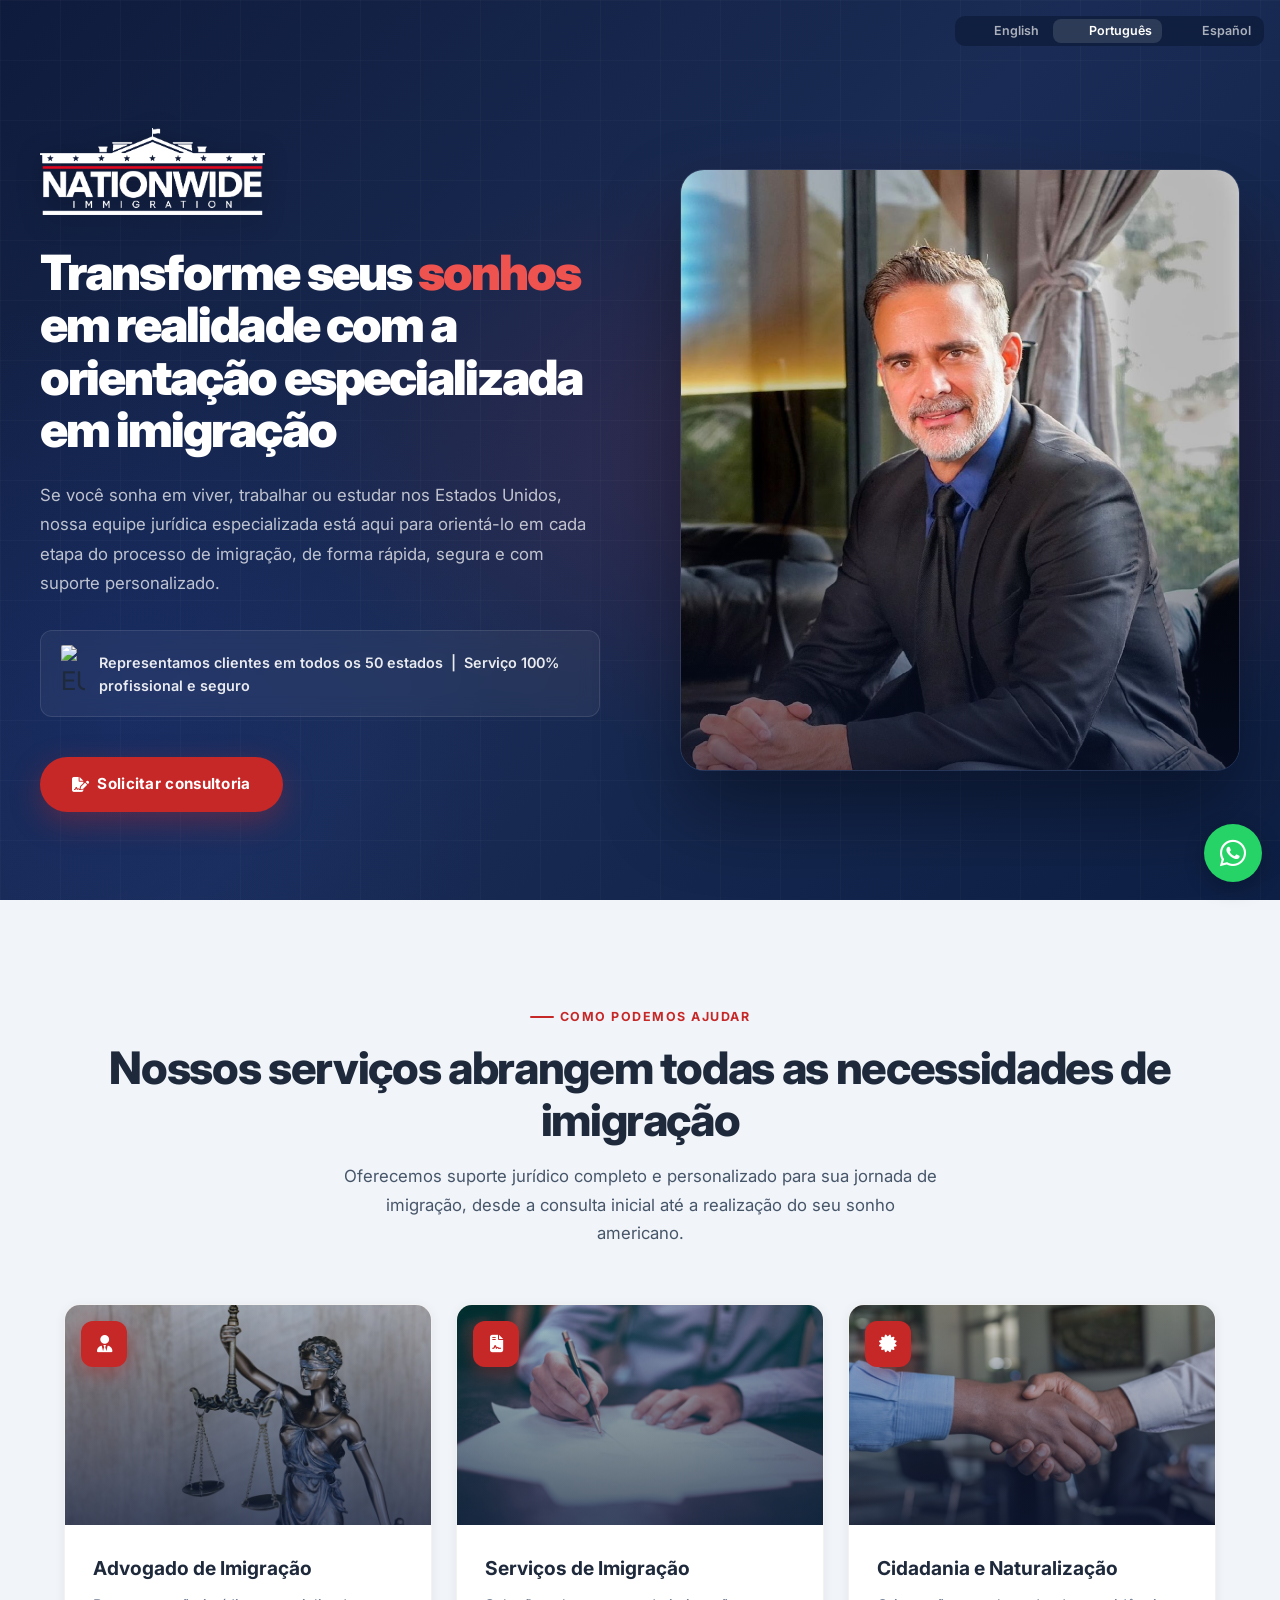
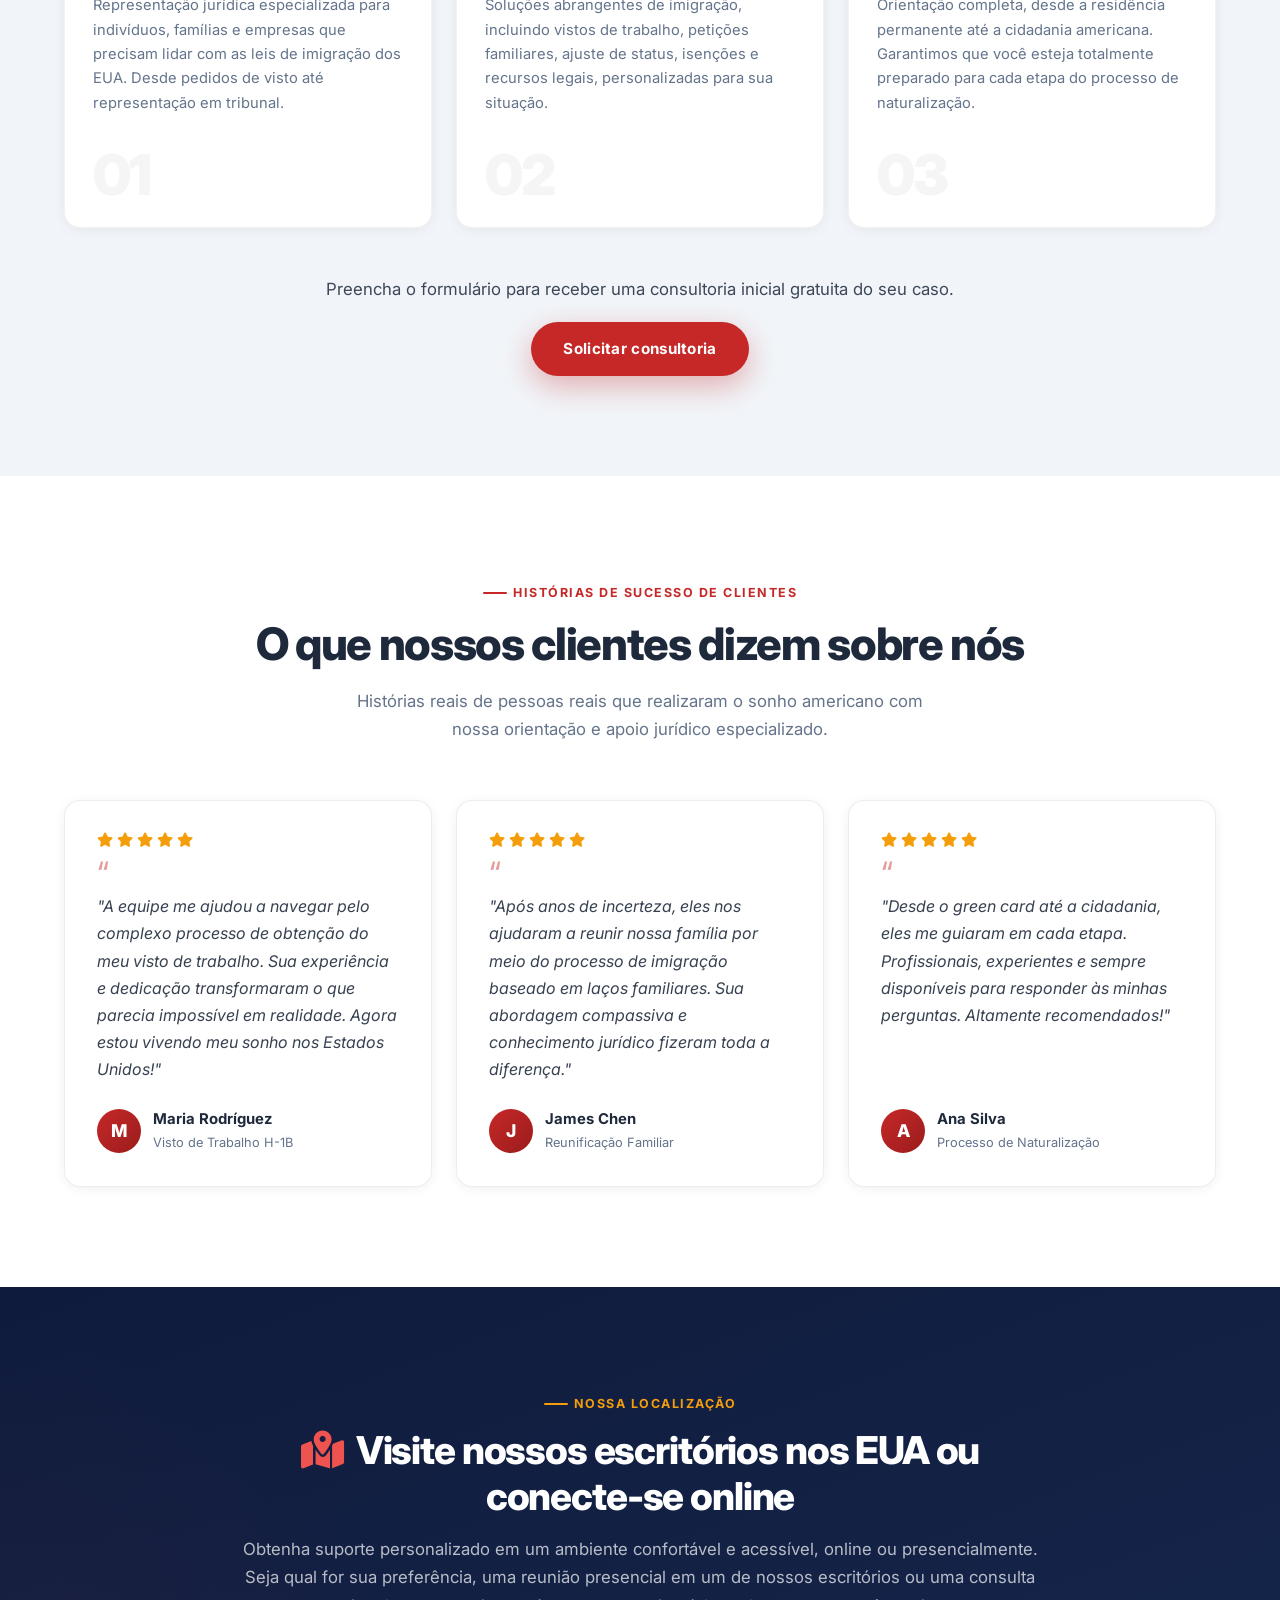
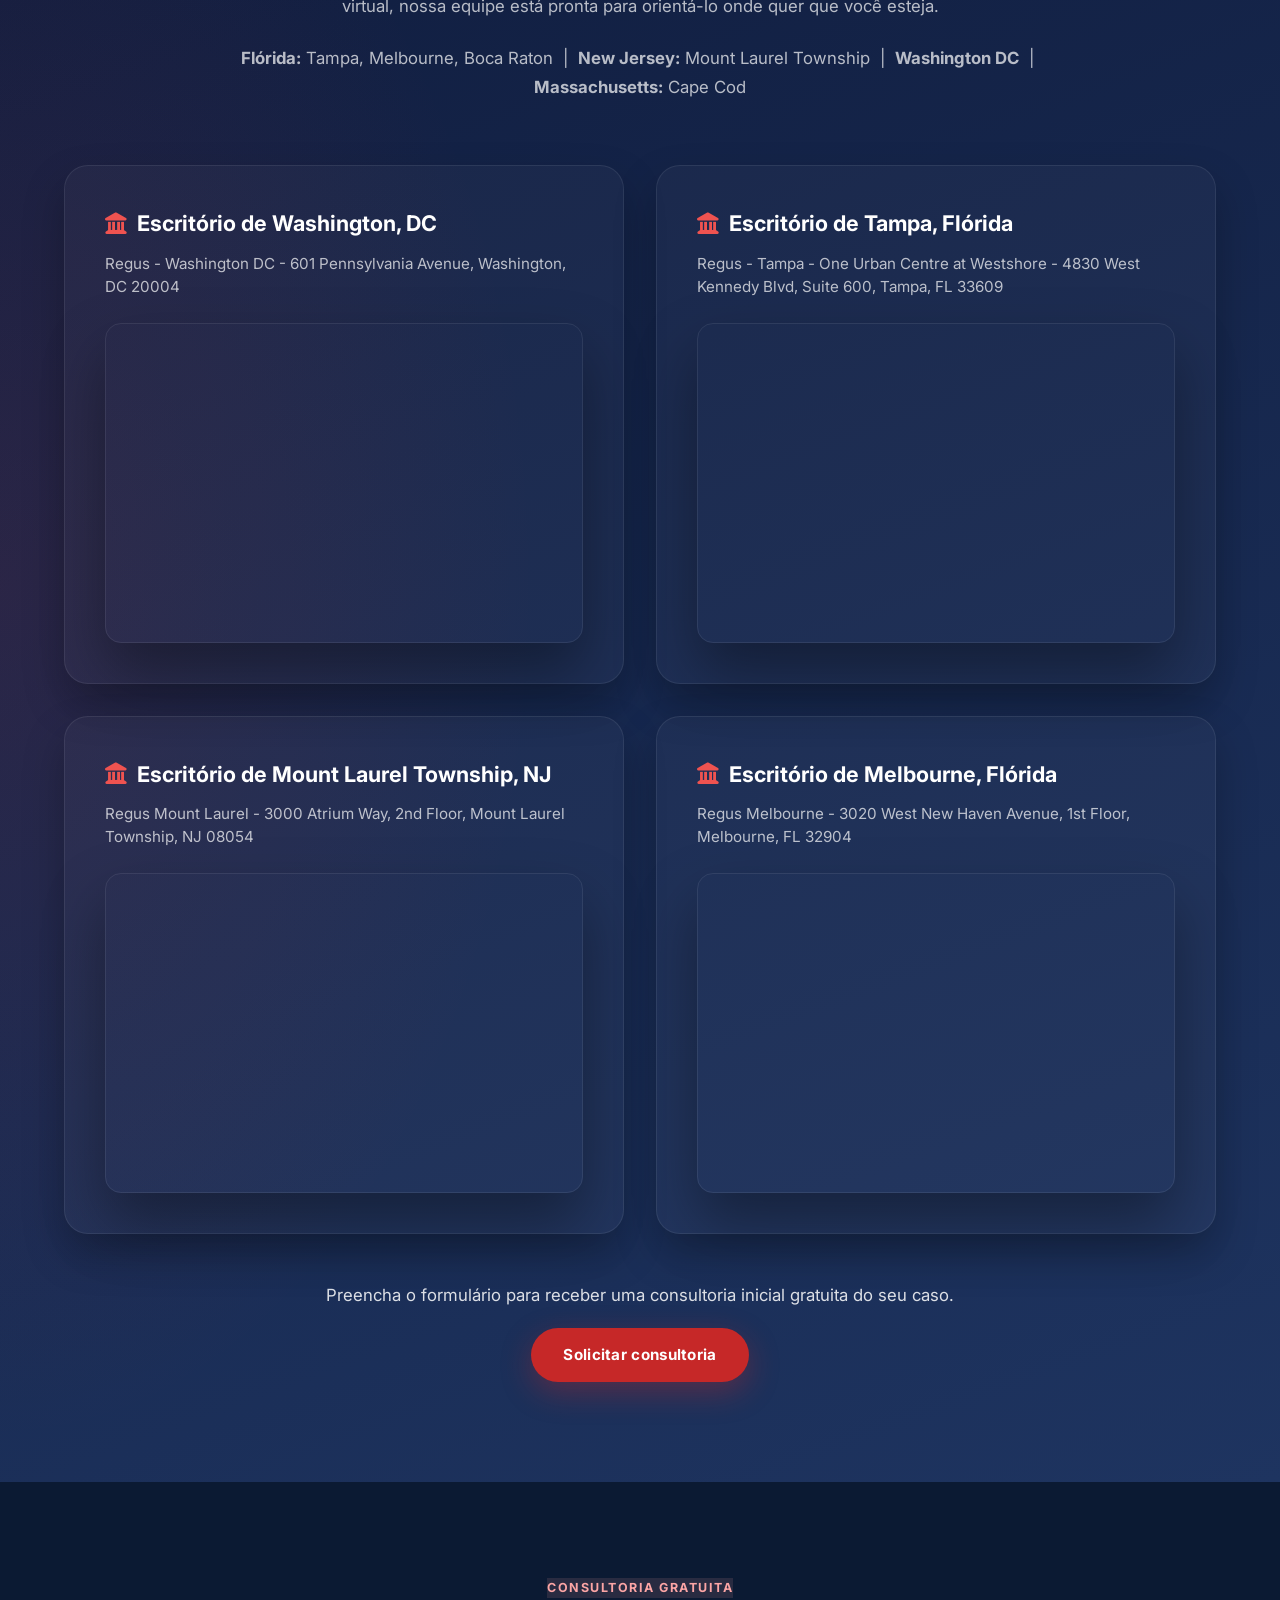
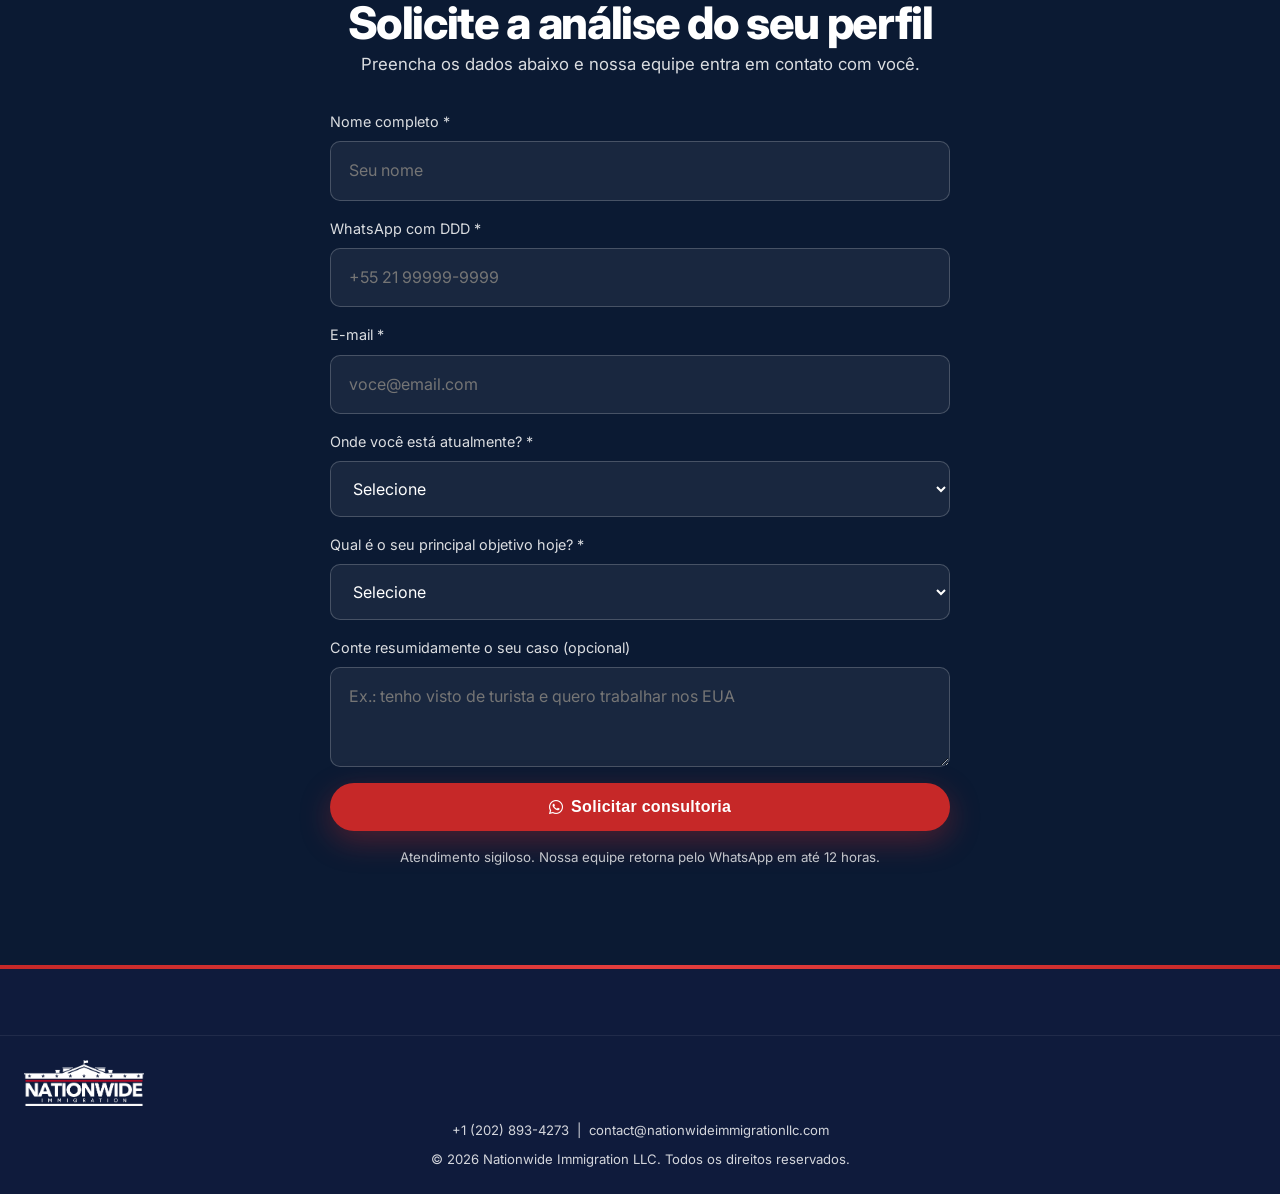
==== commit 47266e70: "Add files via upload" ====
--- a/index.html
+++ b/index.html
@@ -1710,7 +1710,7 @@
 <h1 class="hero__title">Transforme seus <span class="hl">sonhos</span> em realidade com a orientação especializada em imigração</h1>
 <p class="hero__desc">Se você sonha em viver, trabalhar ou estudar nos Estados Unidos, nossa equipe jurídica especializada está aqui para orientá-lo em cada etapa do processo de imigração, de forma rápida, segura e com suporte personalizado.</p>
 <div class="hero__info-strip"><div class="hero__info-icon"><img src="https://flagcdn.com/w40/us.png" style="width:24px;border-radius:2px" alt="EUA"></div><div class="hero__info-text">Representamos clientes em todos os 50 estados &nbsp;|&nbsp; Serviço 100% profissional e seguro</div></div>
-<div class="hero__cta-row"><a href="#form" class="btn btn--primary"><i class="fas fa-file-signature"></i> Preencha para entrarmos em contato</a></div>
+<div class="hero__cta-row"><a href="#form" class="btn btn--primary"><i class="fas fa-file-signature"></i> Solicitar consultoria</a></div>
 </div><div class="hero__visual"><div class="hero__img-wrap"><img src="img/Design-sem-nome-26.png" alt="Especialista em imigração" class="hero__img"><div class="hero__img-overlay"></div></div></div></div></section>
 
 <section id="services" class="services"><div class="container"><div class="services__header reveal"><div class="pill-label">Como podemos ajudar</div><h2 class="section-title">Nossos serviços abrangem todas as necessidades de imigração</h2><p class="section-body">Oferecemos suporte jurídico completo e personalizado para sua jornada de imigração, desde a consulta inicial até a realização do seu sonho americano.</p></div>
@@ -1748,7 +1748,7 @@
 <label for="uf" id="ufl" style="display:none">Em qual estado? *</label><select name="Estado" id="uf" style="display:none"><option value="">Selecione o estado</option><option>Alabama</option><option>Alasca</option><option>Arizona</option><option>Arkansas</option><option>Califórnia</option><option>Carolina do Norte</option><option>Carolina do Sul</option><option>Colorado</option><option>Connecticut</option><option>Dakota do Norte</option><option>Dakota do Sul</option><option>Delaware</option><option>Flórida</option><option>Geórgia</option><option>Havaí</option><option>Idaho</option><option>Illinois</option><option>Indiana</option><option>Iowa</option><option>Kansas</option><option>Kentucky</option><option>Louisiana</option><option>Maine</option><option>Maryland</option><option>Massachusetts</option><option>Michigan</option><option>Minnesota</option><option>Mississippi</option><option>Missouri</option><option>Montana</option><option>Nebraska</option><option>Nevada</option><option>New Hampshire</option><option>New Jersey</option><option>Nova York</option><option>Novo México</option><option>Ohio</option><option>Oklahoma</option><option>Oregon</option><option>Pensilvânia</option><option>Rhode Island</option><option>Tennessee</option><option>Texas</option><option>Utah</option><option>Vermont</option><option>Virgínia</option><option>Virgínia Ocidental</option><option>Washington</option><option>Washington DC</option><option>Wisconsin</option><option>Wyoming</option></select>
 <label for="f-obj">Qual é o seu principal objetivo hoje? *</label><select id="f-obj" name="Objetivo" required><option value="">Selecione</option><option>Morar definitivamente (Green Card / Residência)</option><option>Trabalhar ou empreender no exterior</option><option>Estudar ou fazer intercâmbio</option><option>Reunificação familiar / Casamento</option><option>Regularização ou problemas com visto atual</option><option>Ainda não sei / Preciso de orientação geral</option></select>
 <label for="f-caso">Conte resumidamente o seu caso (opcional)</label><textarea id="f-caso" name="Caso" placeholder="Ex.: tenho visto de turista e quero trabalhar nos EUA" maxlength="600"></textarea>
-<button class="btn btn--primary" type="submit"><i class="fab fa-whatsapp"></i> Solicitar análise do meu perfil</button>
+<button class="btn btn--primary" type="submit"><i class="fab fa-whatsapp"></i> Solicitar consultoria</button>
 <small>Atendimento sigiloso. Nossa equipe retorna pelo WhatsApp em até 12 horas.</small>
 </form>
 <div class="lp-ok" id="lpOk"><h3>Recebemos seus dados!</h3><p>Se o WhatsApp não abriu, <a id="lpOkLink" href="https://api.whatsapp.com/send/?phone=12028934273" target="_blank" style="text-decoration:underline">clique aqui</a> para enviar sua mensagem.</p></div>
